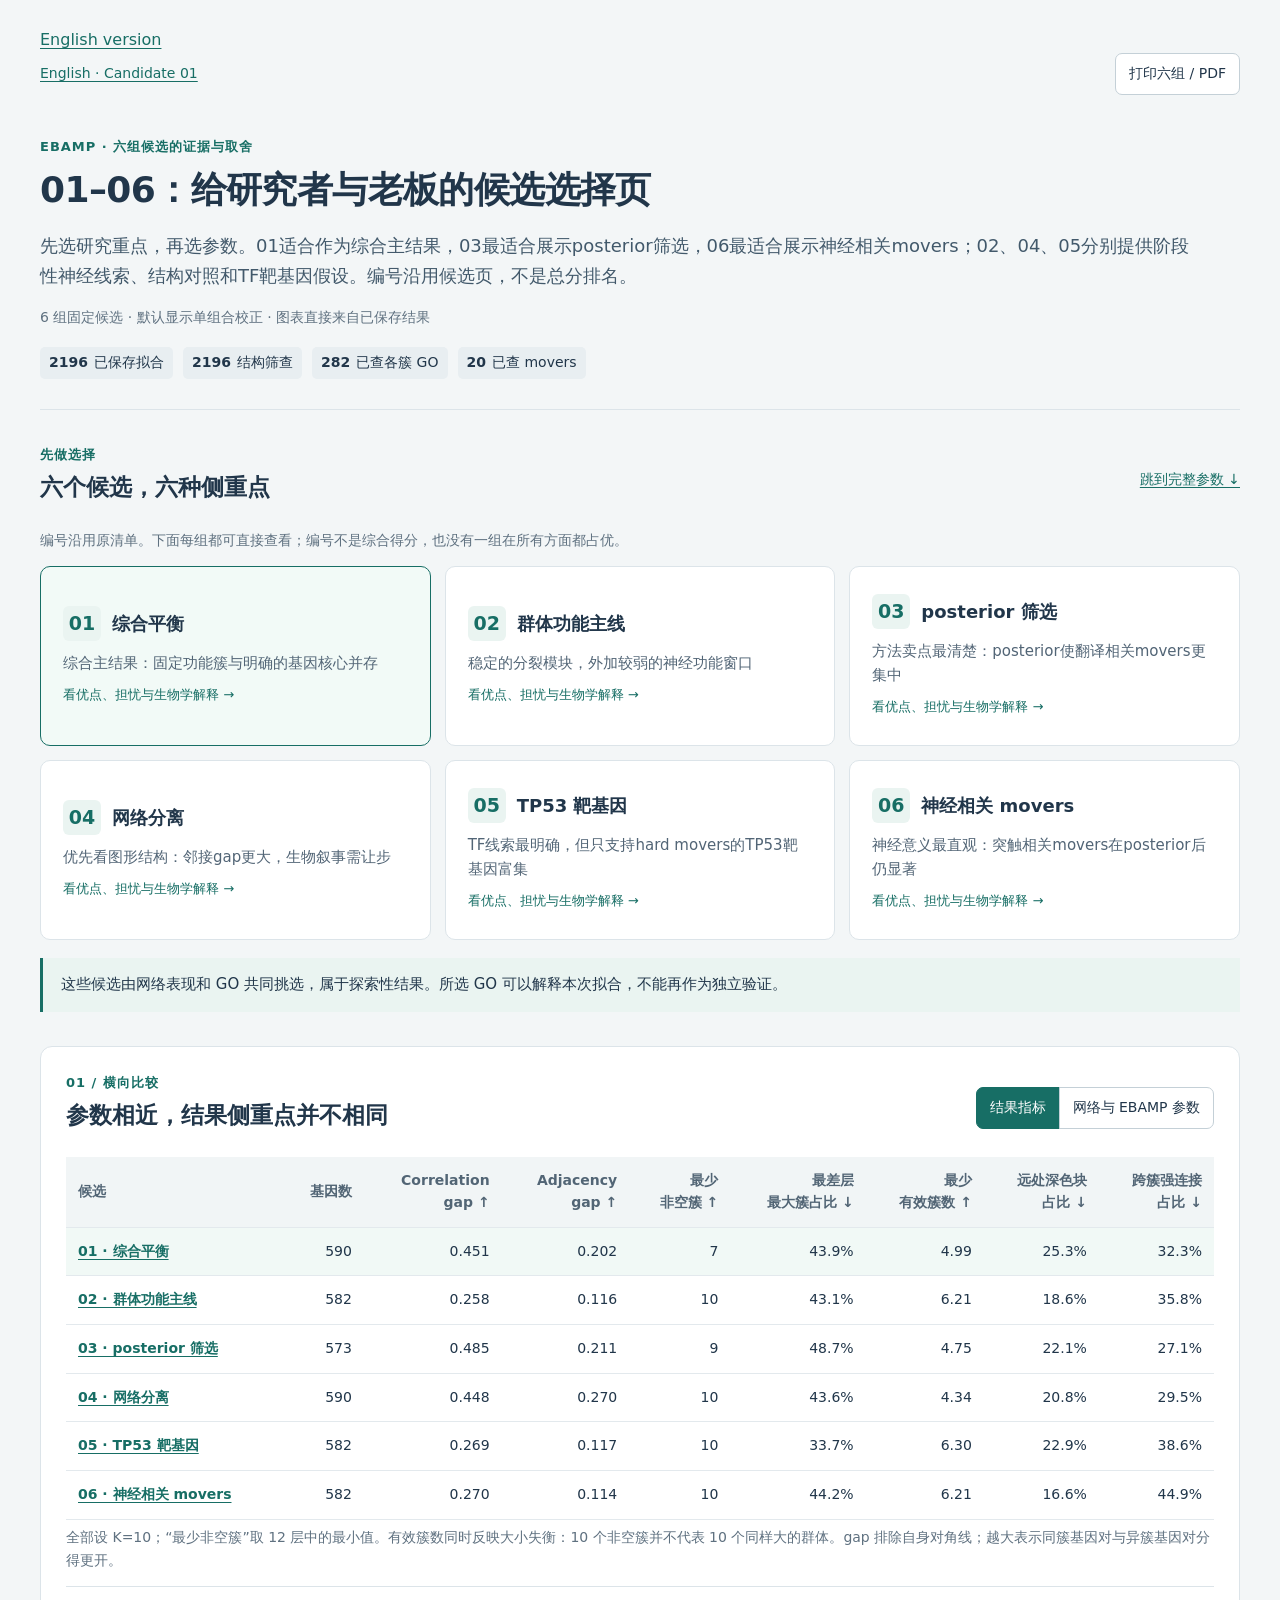
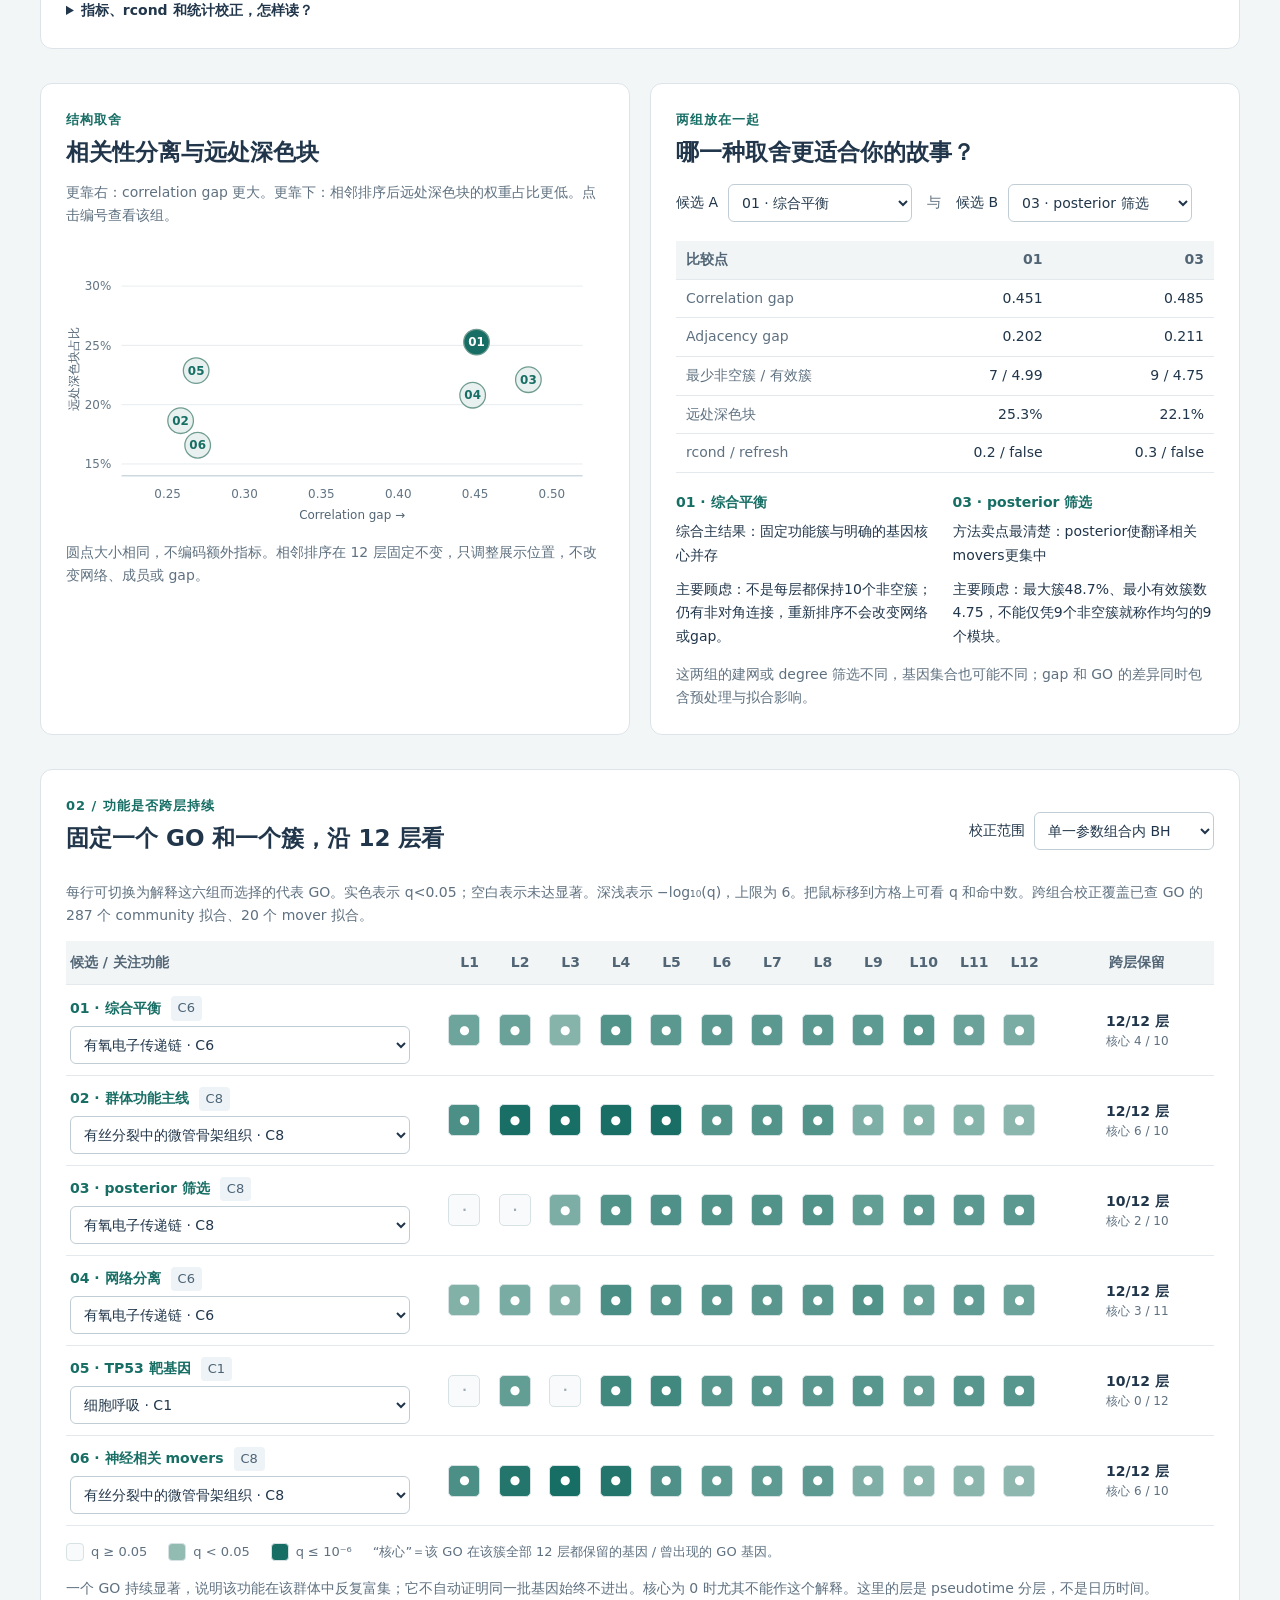
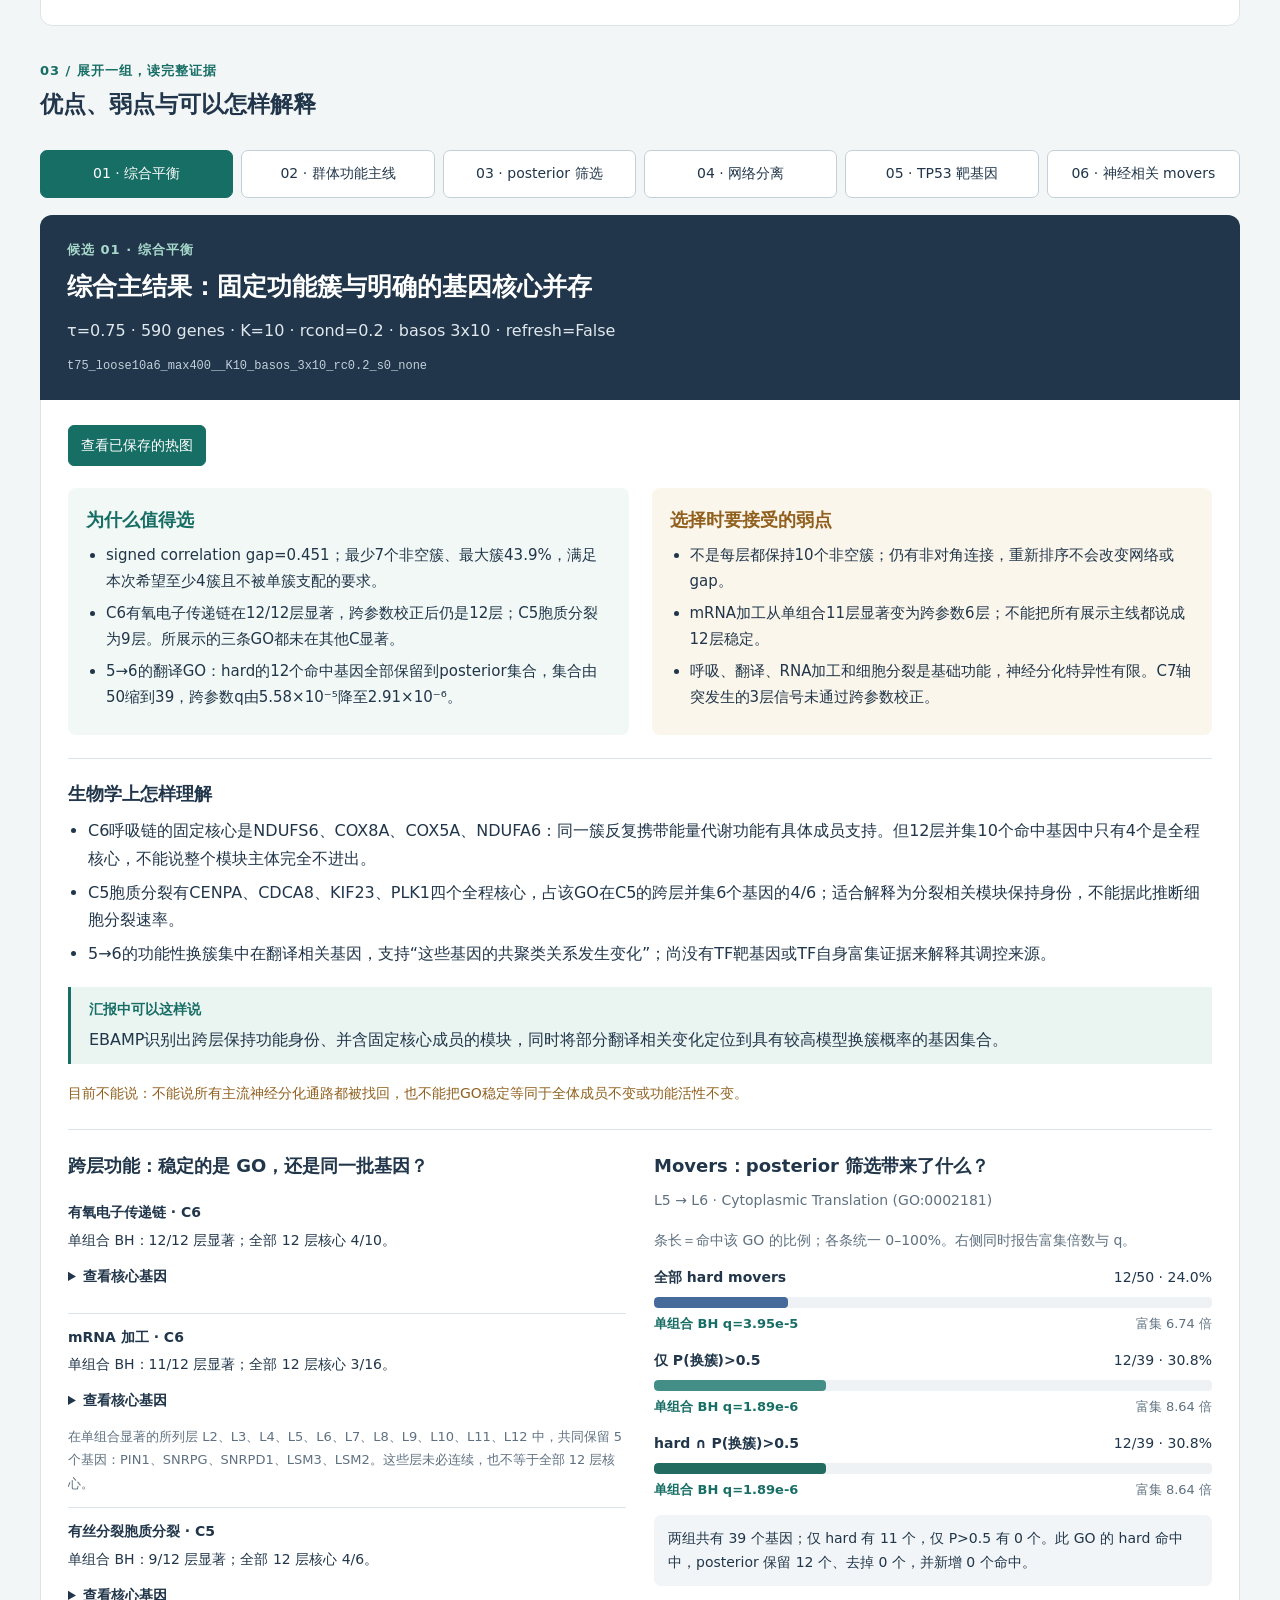
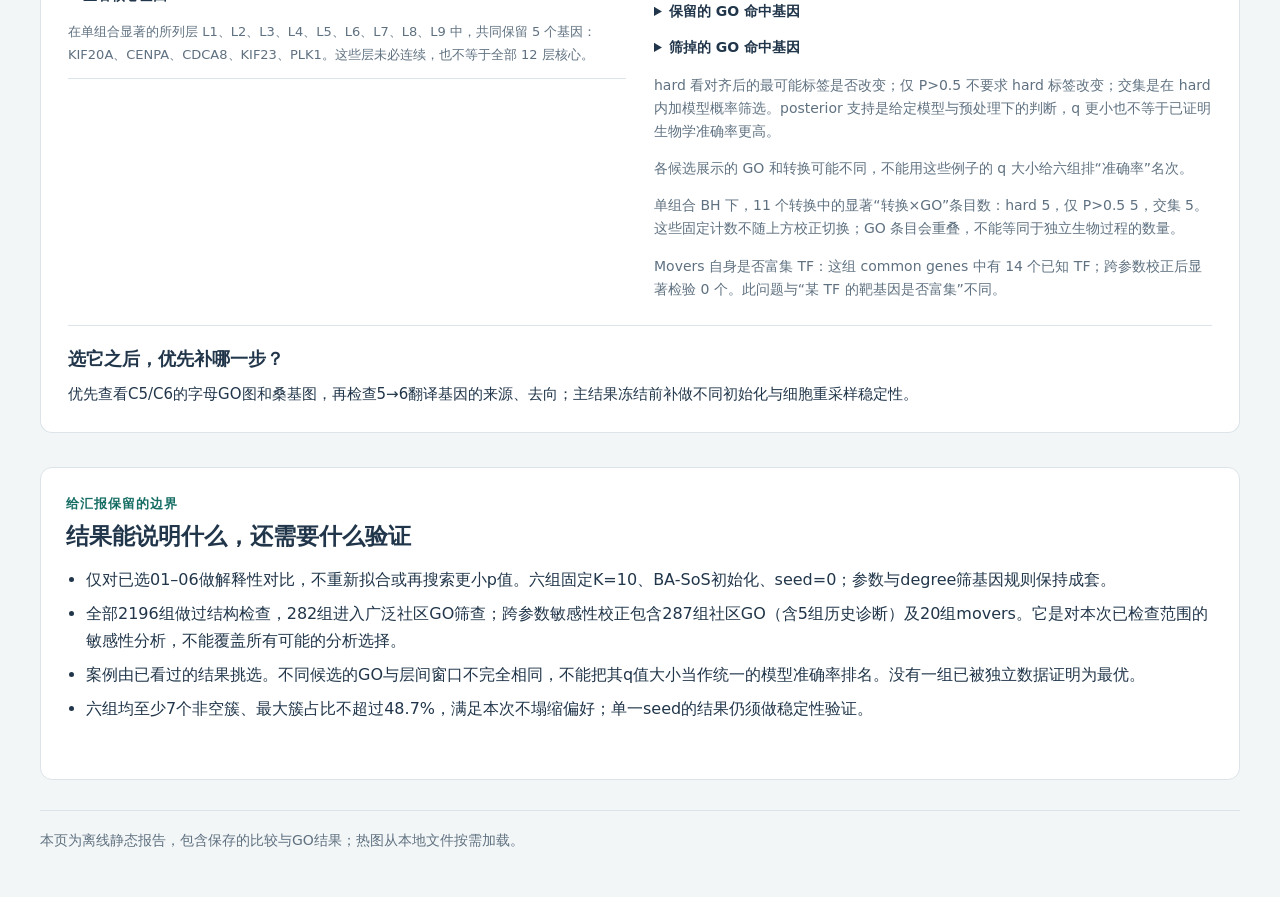
==== index.html @ 744ec447 "Initial commit" ====
<!doctype html>
<html lang="zh-CN">
<head>
<meta charset="utf-8">
<meta name="viewport" content="width=device-width,initial-scale=1">
<title>01–06：EBAMP 候选选择说明</title>
<link rel="stylesheet" href="app/candidate_decision.css">
</head>
<body>
<main>
<p><a href="english.html">English version</a></p><nav class="topnav"><a href="english.html">English · Candidate 01</a><button id="printPage">打印六组 / PDF</button></nav>
<header class="hero">
  <div class="eyebrow">EBAMP · 六组候选的证据与取舍</div>
  <h1 id="pageTitle">选哪一组，取决于想讲清楚什么</h1>
  <p class="lead" id="summary">一起比较网络结构、跨层功能、movers 与 TF 靶基因证据。</p>
  <div id="status" role="status">正在读取核对后的结果…</div>
  <div class="coverage" id="coverage"></div>
</header>

<section aria-labelledby="choiceTitle" class="section">
  <div class="section-heading"><div><div class="eyebrow">先做选择</div><h2 id="choiceTitle">六个候选，六种侧重点</h2></div><a href="#parameters">跳到完整参数 ↓</a></div>
  <p class="subtle">编号沿用原清单。下面每组都可直接查看；编号不是综合得分，也没有一组在所有方面都占优。</p>
  <div id="choiceCards" class="choice-grid"></div>
  <div class="callout" id="selectionScope">这些候选由网络表现和 GO 共同挑选，属于探索性结果。所选 GO 可以解释本次拟合，不能再作为独立验证。</div>
</section>

<section id="parameters" class="section panel" aria-labelledby="parameterTitle">
  <div class="section-heading"><div><div class="eyebrow">01 / 横向比较</div><h2 id="parameterTitle">参数相近，结果侧重点并不相同</h2></div><div class="segmented" role="group" aria-label="比较表视图"><button id="showResults" class="active" aria-pressed="true">结果指标</button><button id="showParameters" aria-pressed="false">网络与 EBAMP 参数</button></div></div>
  <div class="table-scroll"><table id="resultTable"><caption class="sr-only">六个候选的网络与聚类结果</caption><thead><tr><th>候选</th><th>基因数</th><th>Correlation<br>gap ↑</th><th>Adjacency<br>gap ↑</th><th>最少<br>非空簇 ↑</th><th>最差层<br>最大簇占比 ↓</th><th>最少<br>有效簇数 ↑</th><th>远处深色块<br>占比 ↓</th><th>跨簇强连接<br>占比 ↓</th></tr></thead><tbody id="resultRows"></tbody></table><table id="parameterTable" hidden><caption class="sr-only">六个候选的完整主要参数</caption><thead><tr><th>候选</th><th>阈值 τ</th><th>基因数</th><th>degree 筛选</th><th>rcond</th><th>初始化</th><th>迭代安排</th><th>refresh</th><th>seed</th></tr></thead><tbody id="parameterRows"></tbody></table></div>
  <p class="subtle">全部设 K=10；“最少非空簇”取 12 层中的最小值。有效簇数同时反映大小失衡：10 个非空簇并不代表 10 个同样大的群体。gap 排除自身对角线；越大表示同簇基因对与异簇基因对分得更开。</p>
  <details class="definitions"><summary>指标、rcond 和统计校正，怎样读？</summary><dl id="definitions"></dl><p>不同拟合中的 C1、C2 等编号不能直接视作同一个生物群体。比较跨拟合功能时，请同时看 GO 名称、基因和层段。</p></details>
</section>

<section class="section two-column" aria-label="网络比较与两组对照">
  <article class="panel"><div class="eyebrow">结构取舍</div><h2>相关性分离与远处深色块</h2><p class="subtle">更靠右：correlation gap 更大。更靠下：相邻排序后远处深色块的权重占比更低。点击编号查看该组。</p><div id="scatter" class="scatter"></div><p class="chart-note">圆点大小相同，不编码额外指标。相邻排序在 12 层固定不变，只调整展示位置，不改变网络、成员或 gap。</p></article>
  <article class="panel"><div class="eyebrow">两组放在一起</div><h2>哪一种取舍更适合你的故事？</h2><div class="pair-controls"><label>候选 A <select id="compareA" aria-label="第一组候选"></select></label><span>与</span><label>候选 B <select id="compareB" aria-label="第二组候选"></select></label></div><div id="pairComparison"></div></article>
</section>

<section class="section panel" aria-labelledby="timelineTitle">
  <div class="section-heading"><div><div class="eyebrow">02 / 功能是否跨层持续</div><h2 id="timelineTitle">固定一个 GO 和一个簇，沿 12 层看</h2></div><label class="q-control">校正范围 <select id="correction"><option value="pooled">跨已检查 GO 组合 BH</option><option value="within" selected>单一参数组合内 BH</option></select></label></div>
  <p class="subtle">每行可切换为解释这六组而选择的代表 GO。实色表示 q&lt;0.05；空白表示未达显著。深浅表示 −log₁₀(q)，上限为 6。把鼠标移到方格上可看 q 和命中数。跨组合校正覆盖已查 GO 的 287 个 community 拟合、20 个 mover 拟合。</p>
  <div class="table-scroll"><table class="timeline-table"><caption class="sr-only">六个候选固定功能跨层显著性</caption><thead><tr><th>候选 / 关注功能</th><th>L1</th><th>L2</th><th>L3</th><th>L4</th><th>L5</th><th>L6</th><th>L7</th><th>L8</th><th>L9</th><th>L10</th><th>L11</th><th>L12</th><th>跨层保留</th></tr></thead><tbody id="timelineRows"></tbody></table></div>
  <div class="timeline-legend"><span><i class="legend-cell nonsig"></i> q ≥ 0.05</span><span><i class="legend-cell low"></i> q &lt; 0.05</span><span><i class="legend-cell high"></i> q ≤ 10⁻⁶</span><span>“核心”＝该 GO 在该簇全部 12 层都保留的基因 / 曾出现的 GO 基因。</span></div>
  <p class="chart-note">一个 GO 持续显著，说明该功能在该群体中反复富集；它不自动证明同一批基因始终不进出。核心为 0 时尤其不能作这个解释。这里的层是 pseudotime 分层，不是日历时间。</p>
</section>

<section class="section" id="candidateDetail" aria-labelledby="detailTitle">
  <div class="section-heading"><div><div class="eyebrow">03 / 展开一组，读完整证据</div><h2 id="detailTitle">优点、弱点与可以怎样解释</h2></div></div>
  <div id="candidateTabs" class="candidate-tabs" role="group" aria-label="选择候选"></div>
  <div id="detailBody" aria-live="polite"></div>
</section>

<section class="section panel" aria-labelledby="scopeTitle"><div class="eyebrow">给汇报保留的边界</div><h2 id="scopeTitle">结果能说明什么，还需要什么验证</h2><ul id="scopeList" class="text-list"></ul><div id="downloads" class="downloads"></div><p class="subtle" id="updated"></p></section>
<footer>本页为离线静态报告，包含保存的比较与GO结果；热图从本地文件按需加载。</footer>
</main>
<script>window.STATIC_DATA={"schema_version": "candidate-decision-v1", "title": "01–06：给研究者与老板的候选选择页", "summary": "先选研究重点，再选参数。01适合作为综合主结果，03最适合展示posterior筛选，06最适合展示神经相关movers；02、04、05分别提供阶段性神经线索、结构对照和TF靶基因假设。编号沿用候选页，不是总分排名。", "coverage": {"saved_fits": 2196, "structure_fits": 2196, "community_fits": 282, "mover_fits": 20}, "scope": ["仅对已选01–06做解释性对比，不重新拟合或再搜索更小p值。六组固定K=10、BA-SoS初始化、seed=0；参数与degree筛基因规则保持成套。", "全部2196组做过结构检查，282组进入广泛社区GO筛查；跨参数敏感性校正包含287组社区GO（含5组历史诊断）及20组movers。它是对本次已检查范围的敏感性分析，不能覆盖所有可能的分析选择。", "案例由已看过的结果挑选。不同候选的GO与层间窗口不完全相同，不能把其q值大小当作统一的模型准确率排名。没有一组已被独立数据证明为最优。", "六组均至少7个非空簇、最大簇占比不超过48.7%，满足本次不塌缩偏好；单一seed的结果仍须做稳定性验证。"], "definitions": [{"label": "correlation / adjacency gap", "text": "各层先计算簇内基因对均值减簇间基因对均值，再对12层等权求平均；排除自身对角线。correlation为带符号相关系数，排除层内恒定表达导致相关未定义的基因对；adjacency为0/1边，使用所有不同节点对。越大表示当前分区的簇内外分离越明显；不同gene set、阈值的gap并非独立准确率。"}, {"label": "远处暗块占比", "text": "按12层共用顺序，让连接较强的簇相邻后，非相邻簇对的暗块权重占所评估跨簇暗块权重的比例。权重由边密度平方和簇大小计算；仅统计两端均至少有max(5,向上取整1%N)个基因的簇对，避免极小簇支配指标。越低越贴近你希望的外观，但不是远处边的直接百分比。排序不改变标签、成员、gap或真实连接。"}, {"label": "强非对角占比", "text": "跨簇边密度≥0.15且超过两个簇内密度均值0.05以上的块，其权重占所评估跨簇暗块权重的比例；同样只评估两端均至少有max(5,向上取整1%N)个基因的簇对。越低越少出现“跨簇比簇内还密”的结构；这一指标不随显示排序变化。"}, {"label": "非空簇 / 有效簇 / 最大簇", "text": "最少非空簇数是12层中最小的非空簇数；最小有效簇数是各层exp(簇比例熵)的最小值，反映大小不均后相当于多少个均衡簇；最大簇占比取所有层最差值。非空10簇不等于10簇均匀。"}, {"label": "阈值与degree", "text": "在原始候选基因上按|Pearson相关|达到τ构边，再按该网络的degree删孤立/低degree及高degree基因，删后重算诱导网络至规则稳定。六组均要求至少6/12层有边；上限max看12层最大degree，median看12层中位degree，none表示没有hub上限。"}, {"label": "rcond", "text": "在均值更新的伪逆中，奇异值≤rcond×最大奇异值的方向被截掉。0.95比0.75更严格；这不是95%置信度，也不是保证保留K个方向。K=10和截断维数是不同设置，强截断可能稳定数值也可能丢掉信号，需完整报告。"}, {"label": "3×10 / 3×20 / refresh", "text": "3×10指3轮外层参数更新，每轮10次AMP；3×20每轮20次。refresh=True指更新参数后重算发射似然的实验选项，不是网页刷新。只有05启用。"}, {"label": "三种movers", "text": "hard：对齐后相邻层最可能簇标签改变；posterior：模型P(换簇)>0.5；交集：同时满足两者。posterior不一定是hard子集。概率是当前模型条件下的估计，不是正确率保证；≤0.5也不能称为随机变化。"}, {"label": "显著性与颜色", "text": "q<0.05为BH校正后显著。单组合校正包含该拟合的全部对应检验；跨参数校正合并本次已检查组合。GO图颜色深浅表示−log10(q)，不表示生物过程活性强弱或表达量。"}, {"label": "core / union", "text": "对一个GO和固定C，core是12层始终在该C的GO命中基因交集；union是12层曾在该C的命中基因并集。core/union衡量该GO成员的全程保留，分母不是整个簇。功能持续显著仍可能core=0；窗口核心须另外标明窗口。"}, {"label": "TF自身 vs TF靶基因", "text": "TF自身富集检验movers中已知HumanTFs成员是否偏多；未列入参考库的基因不等于已证实不是TF。靶富集检验movers是否重叠某TF的TRRUST已知靶集合，以有靶注释的common genes为背景。两种检验都不能直接证明TF的因果调控。"}, {"label": "如何理解分化", "text": "层是伪时间分箱。富集描述基因集合的功能注释，不直接测量该功能被激活；簇归属变化描述共聚类关系，不自动等于物理协作改变。稳定、阶段性和movers三个层面的证据应分开表述。"}], "choices": [{"goal": "先定一个综合主结果", "prefer": [1], "reason": "gap、固定功能身份、成员核心与posterior例子兼顾；允许部分层少于10个非空簇。"}, {"goal": "突出EBAMP的概率信息", "prefer": [3, 1], "reason": "03保留同一17个翻译命中并缩小集合；01有相同方向的12个命中例子。"}, {"goal": "突出神经相关生物解释", "prefer": [6, 2], "reason": "06神经movers三种定义均通过跨参数校正；02社区神经窗口更直观但跨参数证据弱。"}, {"goal": "优先结构分离与热图", "prefer": [4, 3], "reason": "04邻接gap最高，03相关gap最高；需同时看远处暗块和强跨簇块，不能只挑一项。"}, {"goal": "提出可验证的TF假设", "prefer": [5], "reason": "仅作为hard movers的TP53靶富集线索；posterior未加强它，也未证明TP53因果作用。"}], "downloads": [], "candidates": [{"id": "t75_loose10a6_max400__K10_basos_3x10_rc0.2_s0_none", "rank": 1, "label": "先看这一组：兼顾 gap 与固定功能簇", "role": "综合首选", "recommendation": "优先看这组：signed correlation gap 较高，呼吸链、mRNA 加工与胞质分裂留在固定 C 内；5→6 的 posterior movers 更集中于翻译功能。", "parameters": {"tau": 0.75, "n": 590, "rcond": 0.2, "init": "basos", "schedule": "3x10", "seed": 0, "graph": "t75_loose10a6_max400", "refresh": false, "calibration": "none", "degree_rule": "至少6/12层有边，跨12层 degree 中位数≥10；且各层 degree 最大值≤400。删基因后重算诱导网络，迭代至稳定。"}, "metrics": {"correlation_gap": 0.45096895464533066, "adjacency_gap": 0.20227890875503643, "nonempty_min": 7, "maxfrac_worst": 0.43898305084745765, "effective_min": 4.98845250601458, "remote_fraction_label": 0.8919870376546943, "remote_fraction_neighbor": 0.2527750869225131, "offdiag_excess_fraction": 0.3227184723649836}, "go": {"summary": "有9个展示功能族各含至少1条 GO，在固定 C 至少8/12层显著且该 GO 未在其他 C 显著；不代表整族所有 GO 都不跳簇，相关条目仍有冗余。", "stable_terms": [{"name": "有氧电子传递链", "go_id": "GO:0019646", "cluster": 6, "layers": [1, 2, 3, 4, 5, 6, 7, 8, 9, 10, 11, 12], "pooled_layers": [1, 2, 3, 4, 5, 6, 7, 8, 9, 10, 11, 12], "core_fraction": 0.4, "core_genes": 4, "union_genes": 10, "other_cluster_significant_cells": 0}, {"name": "mRNA 加工", "go_id": "GO:0006397", "cluster": 6, "layers": [2, 3, 4, 5, 6, 7, 8, 9, 10, 11, 12], "pooled_layers": [2, 3, 4, 10, 11, 12], "core_fraction": 0.1875, "core_genes": 3, "union_genes": 16, "other_cluster_significant_cells": 0}, {"name": "有丝分裂胞质分裂", "go_id": "GO:0000281", "cluster": 5, "layers": [1, 2, 3, 4, 5, 6, 7, 8, 9], "pooled_layers": [1, 2, 3, 4, 5, 6, 7, 8, 9], "core_fraction": 0.6666666666666666, "core_genes": 4, "union_genes": 6, "other_cluster_significant_cells": 0}], "switching_note": "列出的3条主线均未在其他 C 显著。C7 轴突发生的3层单组合信号未通过跨参数校正，只可作待验证的阶段性线索，不能当成可靠的中间过程发现。"}, "movers": {"summary": "5→6「细胞质翻译」：hard 12/50，q=3.95e-05，跨20组 q=5.58e-05；P>0.5 12/39，q=1.89e-06，跨20组 q=2.91e-06；hard∩P>0.5 12/39，q=1.89e-06，跨20组 q=2.91e-06。这些是集合注释的富集结果，不等于换簇判断的生物学准确率。", "hard_sig": 5, "posterior_sig": 5, "intersection_sig": 5, "tf_summary": "TF 自身富集与 TRRUST 靶基因富集均没有通过跨参数敏感性校正的证据。", "example": [{"mode": "hard", "step": 5, "go_id": "GO:0002181", "hits": 12, "n": 50, "q": 3.949521169569292e-05, "q_pooled": 5.5782005047634256e-05}, {"mode": "posterior", "step": 5, "go_id": "GO:0002181", "hits": 12, "n": 39, "q": 1.891352616395344e-06, "q_pooled": 2.9067587689773593e-06}, {"mode": "intersection", "step": 5, "go_id": "GO:0002181", "hits": 12, "n": 39, "q": 1.891352616395344e-06, "q_pooled": 2.9067587689773593e-06}]}, "tradeoffs": ["有些层只剩7个非空簇，最大簇43.9%；符合本次不塌缩要求，但不强求每层10簇。", "部分非对角块仍存在；相邻排序只改变显示，不会提高 gap 或消除跨簇连接。", "翻译、RNA 加工和呼吸属于基础细胞功能；它们支持功能组织，单独不能证明神经分化机制。"], "heatmap": {"sort_mode": "neighbor", "sort_metric": "adjacency", "sort_scope": "global"}, "source_paths": [], "editorial": {"headline": "综合主结果：固定功能簇与明确的基因核心并存", "why_choose": ["signed correlation gap=0.451；最少7个非空簇、最大簇43.9%，满足本次希望至少4簇且不被单簇支配的要求。", "C6有氧电子传递链在12/12层显著，跨参数校正后仍是12层；C5胞质分裂为9层。所展示的三条GO都未在其他C显著。", "5→6的翻译GO：hard的12个命中基因全部保留到posterior集合，集合由50缩到39，跨参数q由5.58×10⁻⁵降至2.91×10⁻⁶。"], "concerns": ["不是每层都保持10个非空簇；仍有非对角连接，重新排序不会改变网络或gap。", "mRNA加工从单组合11层显著变为跨参数6层；不能把所有展示主线都说成12层稳定。", "呼吸、翻译、RNA加工和细胞分裂是基础功能，神经分化特异性有限。C7轴突发生的3层信号未通过跨参数校正。"], "biological_reading": ["C6呼吸链的固定核心是NDUFS6、COX8A、COX5A、NDUFA6：同一簇反复携带能量代谢功能有具体成员支持。但12层并集10个命中基因中只有4个是全程核心，不能说整个模块主体完全不进出。", "C5胞质分裂有CENPA、CDCA8、KIF23、PLK1四个全程核心，占该GO在C5的跨层并集6个基因的4/6；适合解释为分裂相关模块保持身份，不能据此推断细胞分裂速率。", "5→6的功能性换簇集中在翻译相关基因，支持“这些基因的共聚类关系发生变化”；尚没有TF靶基因或TF自身富集证据来解释其调控来源。"], "defensible_claim": "EBAMP识别出跨层保持功能身份、并含固定核心成员的模块，同时将部分翻译相关变化定位到具有较高模型换簇概率的基因集合。", "do_not_claim": "不能说所有主流神经分化通路都被找回，也不能把GO稳定等同于全体成员不变或功能活性不变。", "next_check": "优先查看C5/C6的字母GO图和桑基图，再检查5→6翻译基因的来源、去向；主结果冻结前补做不同初始化与细胞重采样稳定性。", "paired_comparison": "与04使用同一590基因、同一网络及3×10更新，仅rcond从0.20变到0.30；这是观察rcond敏感性的直接对照。"}, "evidence": {"id": "t75_loose10a6_max400__K10_basos_3x10_rc0.2_s0_none", "rank": 1, "parameters": {"tau": 0.75, "n": 590, "K": 10, "init": "basos", "schedule": "3x10", "rcond": 0.2, "seed": 0, "refresh": false, "calibration": "none", "graph": "t75_loose10a6_max400", "mode": "loose", "degree_lower": 10, "min_active_layers": 6, "upper_mode": "max", "upper_bound": 400}, "metrics": {"correlation_gap": 0.45096895464533066, "adjacency_gap": 0.20227890875503643, "nonempty_min": 7, "maxfrac_worst": 0.43898305084745765, "effective_min": 4.98845250601458, "remote_fraction_label": 0.8919870376546943, "remote_fraction_neighbor": 0.2527750869225131, "offdiag_excess_fraction": 0.3227184723649836}, "cluster_sizes_by_layer": [[6, 22, 44, 21, 22, 18, 170, 17, 11, 259], [7, 28, 42, 22, 26, 17, 170, 12, 11, 255], [16, 26, 53, 26, 23, 30, 170, 7, 15, 224], [66, 45, 38, 9, 41, 75, 184, 6, 13, 113], [41, 22, 64, 4, 72, 86, 184, 8, 17, 92], [41, 13, 66, 7, 95, 86, 194, 9, 16, 63], [43, 6, 56, 9, 107, 86, 191, 10, 26, 56], [43, 8, 59, 5, 115, 86, 198, 6, 22, 48], [59, 14, 40, 6, 121, 88, 206, 20, 8, 28], [46, 6, 8, 62, 170, 116, 138, 16, 5, 23], [46, 0, 1, 66, 181, 142, 105, 13, 5, 31], [35, 0, 0, 70, 135, 168, 152, 14, 0, 16]], "common_gene_n": 590, "known_tf_n": 14, "community_terms": [{"go_id": "GO:0019646", "name": "有氧电子传递链", "term": "Aerobic Electron Transport Chain (GO:0019646)", "cluster": 6, "background_term_n": 11, "q_within_fit": [0.001954117606599218, 0.0015399156610799952, 0.016948029541353733, 0.00017754795281945573, 0.0003926616366347935, 0.0003926616366347935, 0.0003926616366347935, 0.0003926616366347935, 0.00046161476251518305, 0.0003018410364201844, 0.0015399156610799952, 0.006086817260484664], "q_pooled": [0.004632847823550457, 0.0036515148130057177, 0.0344534271882505, 0.0003982780962584331, 0.0010444613792318846, 0.0010444613792318846, 0.0010444613792318846, 0.0010444613792318846, 0.00123363888856342, 0.0007465403555452705, 0.00367614080247644, 0.012831476548705149], "p": [6.039511833582748e-06, 4.400031905462975e-06, 9.040501106079257e-05, 2.4794929308577836e-07, 8.737267302008548e-07, 8.737267302008548e-07, 8.737267302008548e-07, 8.737267302008548e-07, 1.0779465608184219e-06, 5.73553251439453e-07, 4.442064406961525e-06, 2.3828886253271003e-05], "hits": [5, 5, 5, 9, 9, 9, 9, 9, 9, 10, 10, 10], "cluster_sizes": [18, 17, 30, 75, 86, 86, 86, 86, 88, 116, 142, 168], "core_n": 4, "union_n": 10, "core_symbols": ["NDUFS6", "COX8A", "COX5A", "NDUFA6"], "union_symbols": ["NDUFB2", "COX7A2", "COX7C", "UQCR11", "NDUFS6", "NDUFS5", "CYCS", "COX8A", "COX5A", "NDUFA6"], "core_ensembl": ["ENSG00000145494", "ENSG00000176340", "ENSG00000178741", "ENSG00000184983"], "window_core_symbols": ["NDUFS6", "COX8A", "COX5A", "NDUFA6"], "window_layers": [1, 2, 3, 4, 5, 6, 7, 8, 9, 10, 11, 12], "other_cluster_significant_cells": 0, "hit_symbols_by_layer": [["NDUFB2", "NDUFS6", "COX8A", "COX5A", "NDUFA6"], ["NDUFB2", "NDUFS6", "COX8A", "COX5A", "NDUFA6"], ["NDUFS6", "NDUFS5", "COX8A", "COX5A", "NDUFA6"], ["NDUFB2", "COX7A2", "UQCR11", "NDUFS6", "NDUFS5", "CYCS", "COX8A", "COX5A", "NDUFA6"], ["NDUFB2", "COX7A2", "UQCR11", "NDUFS6", "NDUFS5", "CYCS", "COX8A", "COX5A", "NDUFA6"], ["NDUFB2", "COX7A2", "UQCR11", "NDUFS6", "NDUFS5", "CYCS", "COX8A", "COX5A", "NDUFA6"], ["NDUFB2", "COX7A2", "UQCR11", "NDUFS6", "NDUFS5", "CYCS", "COX8A", "COX5A", "NDUFA6"], ["NDUFB2", "COX7A2", "UQCR11", "NDUFS6", "NDUFS5", "CYCS", "COX8A", "COX5A", "NDUFA6"], ["NDUFB2", "COX7A2", "UQCR11", "NDUFS6", "NDUFS5", "CYCS", "COX8A", "COX5A", "NDUFA6"], ["NDUFB2", "COX7A2", "COX7C", "UQCR11", "NDUFS6", "NDUFS5", "CYCS", "COX8A", "COX5A", "NDUFA6"], ["NDUFB2", "COX7A2", "COX7C", "UQCR11", "NDUFS6", "NDUFS5", "CYCS", "COX8A", "COX5A", "NDUFA6"], ["NDUFB2", "COX7A2", "COX7C", "UQCR11", "NDUFS6", "NDUFS5", "CYCS", "COX8A", "COX5A", "NDUFA6"]]}, {"go_id": "GO:0006397", "name": "mRNA 加工", "term": "mRNA Processing (GO:0006397)", "cluster": 6, "background_term_n": 21, "q_within_fit": [0.21318818254844582, 0.002740379152380277, 0.007229981477261134, 0.013179571945443653, 0.036648913006446085, 0.036648913006446085, 0.036648913006446085, 0.036648913006446085, 0.042518459308029374, 0.000842390821795727, 0.00024391022841832369, 0.0017974341028428864], "q_pooled": [0.3458825593688243, 0.006362820194636386, 0.0153343385350544, 0.028068550128266635, 0.06840762695145337, 0.06840762695145337, 0.06840762695145337, 0.06840762695145337, 0.07865611364580687, 0.0021434409406264014, 0.0005798976070423214, 0.004213234712998898], "p": [0.002635568190846171, 9.193683895952288e-06, 3.029044437588799e-05, 6.849273881904096e-05, 0.00023660699331084698, 0.00023660699331084698, 0.00023660699331084698, 0.00023660699331084698, 0.00029007556945496234, 2.1792619703048797e-06, 4.1321787781492565e-07, 5.317283962900768e-06], "hits": [4, 6, 7, 10, 10, 10, 10, 10, 10, 14, 16, 16], "cluster_sizes": [18, 17, 30, 75, 86, 86, 86, 86, 88, 116, 142, 168], "core_n": 3, "union_n": 16, "core_symbols": ["SNRPG", "LSM3", "LSM2"], "union_symbols": ["HNRNPC", "SNRPD3", "LSM5", "SRSF3", "SNRPB", "RALY", "PIN1", "LSM4", "HNRNPA1", "SNRPG", "SNRPD1", "HNRNPF", "LSM3", "SNRPE", "LSM2", "RBM8A"], "core_ensembl": ["ENSG00000143977", "ENSG00000170860", "ENSG00000204392"], "window_core_symbols": ["PIN1", "SNRPG", "SNRPD1", "LSM3", "LSM2"], "window_layers": [2, 3, 4, 5, 6, 7, 8, 9, 10, 11, 12], "other_cluster_significant_cells": 0, "hit_symbols_by_layer": [["SNRPG", "LSM3", "SNRPE", "LSM2"], ["PIN1", "SNRPG", "SNRPD1", "LSM3", "SNRPE", "LSM2"], ["PIN1", "LSM4", "SNRPG", "SNRPD1", "LSM3", "LSM2", "RBM8A"], ["LSM5", "SNRPB", "PIN1", "LSM4", "SNRPG", "SNRPD1", "LSM3", "SNRPE", "LSM2", "RBM8A"], ["LSM5", "SNRPB", "PIN1", "LSM4", "SNRPG", "SNRPD1", "LSM3", "SNRPE", "LSM2", "RBM8A"], ["LSM5", "SNRPB", "PIN1", "LSM4", "SNRPG", "SNRPD1", "LSM3", "SNRPE", "LSM2", "RBM8A"], ["LSM5", "SNRPB", "PIN1", "LSM4", "SNRPG", "SNRPD1", "LSM3", "SNRPE", "LSM2", "RBM8A"], ["LSM5", "SNRPB", "PIN1", "LSM4", "SNRPG", "SNRPD1", "LSM3", "SNRPE", "LSM2", "RBM8A"], ["LSM5", "SNRPB", "PIN1", "LSM4", "SNRPG", "SNRPD1", "LSM3", "SNRPE", "LSM2", "RBM8A"], ["LSM5", "SRSF3", "SNRPB", "RALY", "PIN1", "LSM4", "HNRNPA1", "SNRPG", "SNRPD1", "HNRNPF", "LSM3", "SNRPE", "LSM2", "RBM8A"], ["HNRNPC", "SNRPD3", "LSM5", "SRSF3", "SNRPB", "RALY", "PIN1", "LSM4", "HNRNPA1", "SNRPG", "SNRPD1", "HNRNPF", "LSM3", "SNRPE", "LSM2", "RBM8A"], ["HNRNPC", "SNRPD3", "LSM5", "SRSF3", "SNRPB", "RALY", "PIN1", "LSM4", "HNRNPA1", "SNRPG", "SNRPD1", "HNRNPF", "LSM3", "SNRPE", "LSM2", "RBM8A"]]}, {"go_id": "GO:0000281", "name": "有丝分裂胞质分裂", "term": "Mitotic Cytokinesis (GO:0000281)", "cluster": 5, "background_term_n": 6, "q_within_fit": [0.00017964911949647173, 0.00033200161326988215, 5.147318810682361e-06, 7.476267959551234e-05, 0.0010042021428195212, 0.004154632056525622, 0.007471784941718634, 0.011093268014156159, 0.0130648170259182, 0.06897963752799041, 1.0, 0.8951626413599328], "q_pooled": [0.0004155938735818382, 0.0008285097914555175, 9.12425009817686e-06, 0.00017198331631375629, 0.0025428491482398195, 0.009253585886213611, 0.015811321475978378, 0.021938350332651575, 0.027723119469013513, 0.12092716796470977, 1.0, 1.0], "p": [2.632221531083835e-07, 6.536661799727533e-07, 1.7676232179541077e-09, 7.873359114912014e-08, 2.735807119860875e-06, 1.5218432441485796e-05, 3.164560929986143e-05, 4.926955116177415e-05, 6.729816462526545e-05, 0.0005369294129925993, 0.07494421544817347, 0.026826188130497985], "hits": [5, 5, 6, 6, 6, 6, 6, 6, 6, 6, 4, 4], "cluster_sizes": [22, 26, 23, 41, 72, 95, 107, 115, 121, 170, 181, 135], "core_n": 4, "union_n": 6, "core_symbols": ["CENPA", "CDCA8", "KIF23", "PLK1"], "union_symbols": ["KIF20A", "CENPA", "CDCA8", "KIF23", "CEP55", "PLK1"], "core_ensembl": ["ENSG00000115163", "ENSG00000134690", "ENSG00000137807", "ENSG00000166851"], "window_core_symbols": ["KIF20A", "CENPA", "CDCA8", "KIF23", "PLK1"], "window_layers": [1, 2, 3, 4, 5, 6, 7, 8, 9], "other_cluster_significant_cells": 0, "hit_symbols_by_layer": [["KIF20A", "CENPA", "CDCA8", "KIF23", "PLK1"], ["KIF20A", "CENPA", "CDCA8", "KIF23", "PLK1"], ["KIF20A", "CENPA", "CDCA8", "KIF23", "CEP55", "PLK1"], ["KIF20A", "CENPA", "CDCA8", "KIF23", "CEP55", "PLK1"], ["KIF20A", "CENPA", "CDCA8", "KIF23", "CEP55", "PLK1"], ["KIF20A", "CENPA", "CDCA8", "KIF23", "CEP55", "PLK1"], ["KIF20A", "CENPA", "CDCA8", "KIF23", "CEP55", "PLK1"], ["KIF20A", "CENPA", "CDCA8", "KIF23", "CEP55", "PLK1"], ["KIF20A", "CENPA", "CDCA8", "KIF23", "CEP55", "PLK1"], ["KIF20A", "CENPA", "CDCA8", "KIF23", "CEP55", "PLK1"], ["CENPA", "CDCA8", "KIF23", "PLK1"], ["CENPA", "CDCA8", "KIF23", "PLK1"]]}], "mover_example": {"step": 5, "go_id": "GO:0002181", "name": "Cytoplasmic Translation (GO:0002181)", "background_term_n": 21, "modes": [{"mode": "hard", "n": 50, "hits": 12, "background_n": 590, "background_term_n": 21, "hit_fraction": 0.24, "fold": 6.742857142857143, "p": 6.103014589387046e-09, "q_within_fit": 3.949521169569292e-05, "q_pooled": 5.5782005047634256e-05, "hit_symbols": ["RPL3", "RPL24", "RPS15A", "RPLP1", "RPS2", "RPS11", "RPS8", "RPL7A", "RPL26", "RPS14", "RPS4X", "RPL41"], "hit_ensembl": ["ENSG00000100316", "ENSG00000114391", "ENSG00000134419", "ENSG00000137818", "ENSG00000140988", "ENSG00000142534", "ENSG00000142937", "ENSG00000148303", "ENSG00000161970", "ENSG00000164587", "ENSG00000198034", "ENSG00000229117"], "query_ensembl": ["ENSG00000005810", "ENSG00000028203", "ENSG00000033627", "ENSG00000034510", "ENSG00000065413", "ENSG00000080298", "ENSG00000080493", "ENSG00000091129", "ENSG00000091490", "ENSG00000100106", "ENSG00000100316", "ENSG00000108582", "ENSG00000114391", "ENSG00000114423", "ENSG00000117600", "ENSG00000119125", "ENSG00000125691", "ENSG00000131095", "ENSG00000133112", "ENSG00000134419", "ENSG00000136237", "ENSG00000136261", "ENSG00000137818", "ENSG00000140988", "ENSG00000142534", "ENSG00000142937", "ENSG00000142949", "ENSG00000143621", "ENSG00000144406", "ENSG00000144724", "ENSG00000145241", "ENSG00000147481", "ENSG00000148303", "ENSG00000151490", "ENSG00000151500", "ENSG00000151572", "ENSG00000152767", "ENSG00000154529", "ENSG00000155657", "ENSG00000161970", "ENSG00000163041", "ENSG00000163618", "ENSG00000164073", "ENSG00000164587", "ENSG00000164733", "ENSG00000166337", "ENSG00000175130", "ENSG00000198034", "ENSG00000229117", "ENSG00000267519"], "known_tf_n": 2, "known_tf_symbols": ["RFX3", "THYN1"]}, {"mode": "posterior", "n": 39, "hits": 12, "background_n": 590, "background_term_n": 21, "hit_fraction": 0.3076923076923077, "fold": 8.644688644688644, "p": 2.3243395932740146e-10, "q_within_fit": 1.8913526163953442e-06, "q_pooled": 2.9067587689773593e-06, "hit_symbols": ["RPL3", "RPL24", "RPS15A", "RPLP1", "RPS2", "RPS11", "RPS8", "RPL7A", "RPL26", "RPS14", "RPS4X", "RPL41"], "hit_ensembl": ["ENSG00000100316", "ENSG00000114391", "ENSG00000134419", "ENSG00000137818", "ENSG00000140988", "ENSG00000142534", "ENSG00000142937", "ENSG00000148303", "ENSG00000161970", "ENSG00000164587", "ENSG00000198034", "ENSG00000229117"], "query_ensembl": ["ENSG00000034510", "ENSG00000065413", "ENSG00000091129", "ENSG00000091490", "ENSG00000100106", "ENSG00000100316", "ENSG00000108582", "ENSG00000114391", "ENSG00000114423", "ENSG00000117600", "ENSG00000125691", "ENSG00000131095", "ENSG00000133112", "ENSG00000134419", "ENSG00000137818", "ENSG00000140988", "ENSG00000142534", "ENSG00000142937", "ENSG00000142949", "ENSG00000144406", "ENSG00000144724", "ENSG00000145241", "ENSG00000147481", "ENSG00000148303", "ENSG00000151490", "ENSG00000151500", "ENSG00000152767", "ENSG00000154529", "ENSG00000155657", "ENSG00000161970", "ENSG00000163041", "ENSG00000163618", "ENSG00000164587", "ENSG00000164733", "ENSG00000166337", "ENSG00000175130", "ENSG00000198034", "ENSG00000229117", "ENSG00000267519"], "known_tf_n": 1, "known_tf_symbols": ["THYN1"]}, {"mode": "intersection", "n": 39, "hits": 12, "background_n": 590, "background_term_n": 21, "hit_fraction": 0.3076923076923077, "fold": 8.644688644688644, "p": 2.3243395932740146e-10, "q_within_fit": 1.8913526163953442e-06, "q_pooled": 2.9067587689773593e-06, "hit_symbols": ["RPL3", "RPL24", "RPS15A", "RPLP1", "RPS2", "RPS11", "RPS8", "RPL7A", "RPL26", "RPS14", "RPS4X", "RPL41"], "hit_ensembl": ["ENSG00000100316", "ENSG00000114391", "ENSG00000134419", "ENSG00000137818", "ENSG00000140988", "ENSG00000142534", "ENSG00000142937", "ENSG00000148303", "ENSG00000161970", "ENSG00000164587", "ENSG00000198034", "ENSG00000229117"], "query_ensembl": ["ENSG00000034510", "ENSG00000065413", "ENSG00000091129", "ENSG00000091490", "ENSG00000100106", "ENSG00000100316", "ENSG00000108582", "ENSG00000114391", "ENSG00000114423", "ENSG00000117600", "ENSG00000125691", "ENSG00000131095", "ENSG00000133112", "ENSG00000134419", "ENSG00000137818", "ENSG00000140988", "ENSG00000142534", "ENSG00000142937", "ENSG00000142949", "ENSG00000144406", "ENSG00000144724", "ENSG00000145241", "ENSG00000147481", "ENSG00000148303", "ENSG00000151490", "ENSG00000151500", "ENSG00000152767", "ENSG00000154529", "ENSG00000155657", "ENSG00000161970", "ENSG00000163041", "ENSG00000163618", "ENSG00000164587", "ENSG00000164733", "ENSG00000166337", "ENSG00000175130", "ENSG00000198034", "ENSG00000229117", "ENSG00000267519"], "known_tf_n": 1, "known_tf_symbols": ["THYN1"]}], "membership_comparison": {"hard_intersection_n": 39, "posterior_only_n": 0, "hard_only_n": 11, "hard_hit_retained_by_posterior": ["RPL3", "RPL24", "RPS15A", "RPLP1", "RPS2", "RPS11", "RPS8", "RPL7A", "RPL26", "RPS14", "RPS4X", "RPL41"], "hard_hit_dropped_by_posterior": [], "posterior_new_hit_symbols": [], "hard_only_symbols": ["MYCBP2", "VEZT", "ATP6V0A1", "RFX3", "SLC4A4", "GDA", "RAPGEF5", "BZW2", "ILF2", "ANO4", "MFSD8"], "posterior_only_symbols": []}}, "tf_membership": {"known_tf_n": 14, "known_tf_symbols": ["YBX1", "RFX3", "MEF2C", "MAZ", "CENPA", "GTF3A", "PIN1", "ZNF428", "MBNL2", "THYN1", "STAT3", "PA2G4", "RORB", "MXD3"], "test_count": 36, "min_q_within_fit": 0.2502330060731237, "min_q_pooled": 0.7149514459232098, "significant_pooled": 0}, "tf_targets": null, "source_paths": {"community": "go/46ce7bf22f24fe97f108/communities", "movers": "go/46ce7bf22f24fe97f108/movers", "biology": "analyses/2026-11-19-candidate-selection/biology/t75_loose10a6_max400__K10_basos_3x10_rc0.2_s0_none"}}}, {"id": "t80_loose2a6_none0__K10_basos_3x20_rc0.95_s0_none", "rank": 2, "label": "侧重均衡大小与神经功能线索", "role": "功能线索备选", "recommendation": "如果更重视均衡大小与神经功能线索，先看这组。10簇始终非空，微管／胞质分裂主线稳定；C10 突触 GO 的7层信号在跨参数校正后只保留1层，需谨慎解释。", "parameters": {"tau": 0.8, "n": 582, "rcond": 0.95, "init": "basos", "schedule": "3x20", "seed": 0, "graph": "t80_loose2a6_none0", "refresh": false, "calibration": "none", "degree_rule": "至少6/12层有边，跨12层 degree 中位数≥2；不额外裁掉高 degree 基因。删基因后重算诱导网络，迭代至稳定。"}, "metrics": {"correlation_gap": 0.25845404344268147, "adjacency_gap": 0.11621880844399712, "nonempty_min": 10, "maxfrac_worst": 0.43127147766323026, "effective_min": 6.2091001051721095, "remote_fraction_label": 0.9901012186600232, "remote_fraction_neighbor": 0.1864999921134098, "offdiag_excess_fraction": 0.3583329051688314}, "go": {"summary": "有9个展示功能族各含至少1条 GO，在固定 C 至少8/12层显著且该 GO 未在其他 C 显著；不代表整族所有 GO 都不跳簇，相关条目仍有冗余。", "stable_terms": [{"name": "有丝分裂中的微管骨架组织", "go_id": "GO:1902850", "cluster": 8, "layers": [1, 2, 3, 4, 5, 6, 7, 8, 9, 10, 11, 12], "pooled_layers": [1, 2, 3, 4, 5, 6, 7, 8, 9, 10, 11], "core_fraction": 0.6, "core_genes": 6, "union_genes": 10, "other_cluster_significant_cells": 0}, {"name": "有丝分裂胞质分裂", "go_id": "GO:0000281", "cluster": 8, "layers": [1, 2, 3, 4, 5, 6, 7, 8, 9, 10, 11], "pooled_layers": [1, 2, 3, 4, 5, 6, 7, 8, 9], "core_fraction": 0.625, "core_genes": 5, "union_genes": 8, "other_cluster_significant_cells": 0}, {"name": "谷氨酸能突触传递", "go_id": "GO:0035249", "cluster": 10, "layers": [5, 6, 7, 8, 9, 10, 11], "pooled_layers": [11], "core_fraction": 0.0, "core_genes": 0, "union_genes": 4, "other_cluster_significant_cells": 0}], "switching_note": "列出的主线没有显著 GO 跳至其他 C。C10 突触 GO 单组合显著于 L5–L11，跨287组校正后仅L11；窗口内3个基因持续存在，但全12层 core=0，不能说神经基因从头到尾不动。"}, "movers": {"summary": "2→3「蛋白质翻译」：hard 15/86，q=0.000304，跨20组 q=0.00032；P>0.5 15/82，q=0.000177，跨20组 q=0.00018；hard∩P>0.5 15/79，q=0.000104，跨20组 q=0.000111。这些是集合注释的富集结果，不等于换簇判断的生物学准确率。", "hard_sig": 6, "posterior_sig": 7, "intersection_sig": 7, "tf_summary": "TF 自身富集与 TRRUST 靶基因富集均没有通过跨参数敏感性校正的证据。", "example": [{"mode": "hard", "step": 2, "go_id": "GO:0006412", "hits": 15, "n": 86, "q": 0.0003043331151671, "q_pooled": 0.0003200271468905}, {"mode": "posterior", "step": 2, "go_id": "GO:0006412", "hits": 15, "n": 82, "q": 0.0001768791141046, "q_pooled": 0.0001803568063304}, {"mode": "intersection", "step": 2, "go_id": "GO:0006412", "hits": 15, "n": 79, "q": 0.0001038513915375, "q_pooled": 0.0001106198456023}]}, "tradeoffs": ["signed correlation gap 约0.258，低于两组 τ=.75 的主候选。", "rcond=.95 是很强的伪逆截断，需保留明确参数和敏感性说明。", "神经 GO 没有贯穿全12层；显著性窗口之外不能推断功能消失。"], "heatmap": {"sort_mode": "neighbor", "sort_metric": "adjacency", "sort_scope": "global"}, "source_paths": [], "editorial": {"headline": "稳定的分裂模块，外加较弱的神经功能窗口", "why_choose": ["所有层都有10个非空簇，最小有效簇数6.21，规模分配比03/04更均匀。", "C8有丝分裂微管骨架GO单组合12层、跨参数11层显著，6/10命中基因为全程核心。胞质分裂跨参数9层显著，核心5/8。", "C10谷氨酸能突触传递提供阶段性神经功能线索；2→3翻译movers的15个GO命中在三种定义中均保留。"], "concerns": ["signed correlation gap=0.258，低于01/03/04；rcond=0.95属于很强的相对奇异值截断，应公开并检验敏感性。", "谷氨酸能突触传递在单组合L5–L11显著，但跨参数仅L11仍显著；不能把7层全部当成稳健发现。", "该神经GO在C10没有跨12层固定核心，早期相关基因位于别的簇；不满足“神经功能和成员全程都不动”的严格叙事。"], "biological_reading": ["C8的固定核心含TTK、DLGAP5、CCNB1、CDCA8、NUF2、PLK1，支持细胞周期/有丝分裂程序在同一模块内被持续识别。这说明功能组织，不直接测量增殖活性或退出细胞周期的时间。", "C10的GRIA2、GRIA1、GRIK2在L5–L11窗口内共同保留，与谷氨酸受体相关的神经功能解释相容；由于跨参数证据较弱，只宜作为阶段性线索。", "2→3翻译movers在posterior后略集中：15/86→15/82，交集15/79。它是保留功能成员的辅助例子，变化幅度没有03突出。"], "defensible_claim": "这一组合稳定识别分裂相关模块，并提示后段层中的谷氨酸能功能组织；后者仍需参数与重采样验证。", "do_not_claim": "不能把GO富集直接解释成某一真实发育时点的神经元成熟，也不能把伪时间层当成日历时间。", "next_check": "先用跨参数校正查看C10，再比较06同一网络下的变化；若神经主线是主结论，需要验证这一窗口是否能重复。", "paired_comparison": "与06仅更新日程不同：3×20对3×10。它们是同一数据与网络上的算法敏感性对照，不是独立重复实验。"}, "evidence": {"id": "t80_loose2a6_none0__K10_basos_3x20_rc0.95_s0_none", "rank": 2, "parameters": {"tau": 0.8, "n": 582, "K": 10, "init": "basos", "schedule": "3x20", "rcond": 0.95, "seed": 0, "refresh": false, "calibration": "none", "graph": "t80_loose2a6_none0", "mode": "loose", "degree_lower": 2, "min_active_layers": 6, "upper_mode": "none", "upper_bound": null}, "metrics": {"correlation_gap": 0.25845404344268147, "adjacency_gap": 0.11621880844399712, "nonempty_min": 10, "maxfrac_worst": 0.43127147766323026, "effective_min": 6.2091001051721095, "remote_fraction_label": 0.9901012186600232, "remote_fraction_neighbor": 0.1864999921134098, "offdiag_excess_fraction": 0.3583329051688314}, "cluster_sizes_by_layer": [[27, 9, 229, 84, 74, 57, 31, 17, 13, 41], [27, 3, 230, 82, 74, 60, 29, 22, 14, 41], [42, 13, 250, 82, 63, 41, 23, 21, 7, 40], [45, 28, 251, 56, 47, 32, 29, 34, 22, 38], [45, 27, 232, 96, 59, 10, 29, 48, 22, 14], [47, 31, 159, 109, 68, 9, 30, 94, 21, 14], [46, 30, 163, 103, 71, 9, 32, 94, 19, 15], [48, 30, 167, 103, 70, 9, 34, 94, 12, 15], [65, 21, 86, 103, 69, 9, 29, 153, 32, 15], [78, 34, 44, 96, 74, 7, 50, 161, 24, 14], [112, 20, 22, 100, 69, 9, 53, 165, 20, 12], [112, 9, 10, 103, 66, 10, 71, 177, 13, 11]], "common_gene_n": 582, "known_tf_n": 15, "community_terms": [{"go_id": "GO:1902850", "name": "有丝分裂中的微管骨架组织", "term": "Microtubule Cytoskeleton Organization Involved In Mitosis (GO:1902850)", "cluster": 8, "background_term_n": 12, "q_within_fit": [0.00010418054037969196, 1.182614230864865e-06, 1.1199971222102867e-06, 1.182614230864865e-06, 1.153151521935562e-06, 0.0001807512039421409, 0.0001807512039421409, 0.0001807512039421409, 0.008663382982429572, 0.013270828610971244, 0.01517840109973898, 0.026538353498800165], "q_pooled": [0.0003352179357152477, 3.1884632087227486e-06, 2.228747871835734e-06, 3.4615625879598225e-06, 2.4250242114239873e-06, 0.0005602359189237212, 0.0005602359189237212, 0.0005602359189237212, 0.022068020263798147, 0.031833700834525344, 0.037815954740789845, 0.06123880783967862], "p": [1.968527652523249e-07, 4.660286460434025e-10, 2.984488455502218e-10, 5.156748099701446e-10, 3.352184656789424e-10, 3.9407965975757465e-07, 3.9407965975757465e-07, 3.9407965975757465e-07, 4.973889939040235e-05, 8.133526256239643e-05, 0.00010295427102536131, 0.00020122346524041794], "hits": [6, 8, 8, 9, 10, 10, 10, 10, 10, 10, 10, 10], "cluster_sizes": [17, 22, 21, 34, 48, 94, 94, 94, 153, 161, 165, 177], "core_n": 6, "union_n": 10, "core_symbols": ["TTK", "DLGAP5", "CCNB1", "CDCA8", "NUF2", "PLK1"], "union_symbols": ["TACC3", "NDC80", "BIRC5", "TTK", "STMN1", "DLGAP5", "CCNB1", "CDCA8", "NUF2", "PLK1"], "core_ensembl": ["ENSG00000112742", "ENSG00000126787", "ENSG00000134057", "ENSG00000134690", "ENSG00000143228", "ENSG00000166851"], "window_core_symbols": ["TTK", "DLGAP5", "CCNB1", "CDCA8", "NUF2", "PLK1"], "window_layers": [1, 2, 3, 4, 5, 6, 7, 8, 9, 10, 11, 12], "other_cluster_significant_cells": 0, "hit_symbols_by_layer": [["TTK", "DLGAP5", "CCNB1", "CDCA8", "NUF2", "PLK1"], ["TACC3", "BIRC5", "TTK", "DLGAP5", "CCNB1", "CDCA8", "NUF2", "PLK1"], ["TACC3", "BIRC5", "TTK", "DLGAP5", "CCNB1", "CDCA8", "NUF2", "PLK1"], ["TACC3", "NDC80", "BIRC5", "TTK", "DLGAP5", "CCNB1", "CDCA8", "NUF2", "PLK1"], ["TACC3", "NDC80", "BIRC5", "TTK", "STMN1", "DLGAP5", "CCNB1", "CDCA8", "NUF2", "PLK1"], ["TACC3", "NDC80", "BIRC5", "TTK", "STMN1", "DLGAP5", "CCNB1", "CDCA8", "NUF2", "PLK1"], ["TACC3", "NDC80", "BIRC5", "TTK", "STMN1", "DLGAP5", "CCNB1", "CDCA8", "NUF2", "PLK1"], ["TACC3", "NDC80", "BIRC5", "TTK", "STMN1", "DLGAP5", "CCNB1", "CDCA8", "NUF2", "PLK1"], ["TACC3", "NDC80", "BIRC5", "TTK", "STMN1", "DLGAP5", "CCNB1", "CDCA8", "NUF2", "PLK1"], ["TACC3", "NDC80", "BIRC5", "TTK", "STMN1", "DLGAP5", "CCNB1", "CDCA8", "NUF2", "PLK1"], ["TACC3", "NDC80", "BIRC5", "TTK", "STMN1", "DLGAP5", "CCNB1", "CDCA8", "NUF2", "PLK1"], ["TACC3", "NDC80", "BIRC5", "TTK", "STMN1", "DLGAP5", "CCNB1", "CDCA8", "NUF2", "PLK1"]]}, {"go_id": "GO:0000281", "name": "有丝分裂胞质分裂", "term": "Mitotic Cytokinesis (GO:0000281)", "cluster": 8, "background_term_n": 9, "q_within_fit": [0.000457205091221681, 6.728518311792666e-05, 5.864573720144911e-05, 4.5165307988187646e-05, 1.9215539889668645e-05, 0.0007769789319451781, 0.0007769789319451781, 0.0007769789319451781, 0.020021400514308233, 0.02723277223577576, 0.03150935279508334, 0.050402449816688615], "q_pooled": [0.0014669211909413996, 0.00021736968019440807, 0.000174200200356193, 0.00010532523413914252, 3.7187355325391345e-05, 0.0025825599042875965, 0.0025825599042875965, 0.0025825599042875965, 0.04704313111216694, 0.06254674189829545, 0.07124469579853873, 0.10461221143844396], "p": [1.3290845675048866e-06, 1.1083799544619701e-07, 8.097885224037304e-08, 4.114290680254675e-08, 1.0240840057478444e-08, 2.791560249173007e-06, 2.791560249173007e-06, 2.791560249173007e-06, 0.00013871416054002313, 0.00020714850973918575, 0.0002511283204840702, 0.00043467229008578356], "hits": [5, 6, 6, 7, 8, 8, 8, 8, 8, 8, 8, 8], "cluster_sizes": [17, 22, 21, 34, 48, 94, 94, 94, 153, 161, 165, 177], "core_n": 5, "union_n": 8, "core_symbols": ["KIF20A", "CDCA8", "KIF23", "CEP55", "PLK1"], "union_symbols": ["BIRC5", "KIF20A", "CENPA", "STMN1", "CDCA8", "KIF23", "CEP55", "PLK1"], "core_ensembl": ["ENSG00000112984", "ENSG00000134690", "ENSG00000137807", "ENSG00000138180", "ENSG00000166851"], "window_core_symbols": ["KIF20A", "CDCA8", "KIF23", "CEP55", "PLK1"], "window_layers": [1, 2, 3, 4, 5, 6, 7, 8, 9, 10, 11], "other_cluster_significant_cells": 0, "hit_symbols_by_layer": [["KIF20A", "CDCA8", "KIF23", "CEP55", "PLK1"], ["BIRC5", "KIF20A", "CDCA8", "KIF23", "CEP55", "PLK1"], ["BIRC5", "KIF20A", "CDCA8", "KIF23", "CEP55", "PLK1"], ["BIRC5", "KIF20A", "CENPA", "CDCA8", "KIF23", "CEP55", "PLK1"], ["BIRC5", "KIF20A", "CENPA", "STMN1", "CDCA8", "KIF23", "CEP55", "PLK1"], ["BIRC5", "KIF20A", "CENPA", "STMN1", "CDCA8", "KIF23", "CEP55", "PLK1"], ["BIRC5", "KIF20A", "CENPA", "STMN1", "CDCA8", "KIF23", "CEP55", "PLK1"], ["BIRC5", "KIF20A", "CENPA", "STMN1", "CDCA8", "KIF23", "CEP55", "PLK1"], ["BIRC5", "KIF20A", "CENPA", "STMN1", "CDCA8", "KIF23", "CEP55", "PLK1"], ["BIRC5", "KIF20A", "CENPA", "STMN1", "CDCA8", "KIF23", "CEP55", "PLK1"], ["BIRC5", "KIF20A", "CENPA", "STMN1", "CDCA8", "KIF23", "CEP55", "PLK1"], ["BIRC5", "KIF20A", "CENPA", "STMN1", "CDCA8", "KIF23", "CEP55", "PLK1"]]}, {"go_id": "GO:0035249", "name": "谷氨酸能突触传递", "term": "Synaptic Transmission, Glutamatergic (GO:0035249)", "cluster": 10, "background_term_n": 6, "q_within_fit": [1.0, 1.0, 1.0, 1.0, 0.027779873196074705, 0.027779873196074705, 0.03282774184081136, 0.03282774184081136, 0.03282774184081136, 0.027779873196074705, 0.018822801998327407, 0.25901004811197237], "q_pooled": [1.0, 1.0, 1.0, 1.0, 0.06379558401274006, 0.06379558401274006, 0.07400697186871057, 0.07400697186871057, 0.07400697186871057, 0.06379558401274006, 0.04482267294442769, 0.48169753968543766], "p": [0.3561394514355472, 0.3561394514355472, 0.3489320572351989, 0.33431544603026536, 0.00021332896809970157, 0.00021332896809970157, 0.00026561205849881287, 0.00026561205849881287, 0.00026561205849881287, 0.00021332896809970157, 0.00012995393821519649, 0.004680810371761147], "hits": [1, 1, 1, 1, 3, 3, 3, 3, 3, 3, 3, 2], "cluster_sizes": [41, 41, 40, 38, 14, 14, 15, 15, 15, 14, 12, 11], "core_n": 0, "union_n": 4, "core_symbols": [], "union_symbols": ["GRIA2", "GRIA1", "GRIK2", "GRIN2B"], "core_ensembl": [], "window_core_symbols": ["GRIA2", "GRIA1", "GRIK2"], "window_layers": [5, 6, 7, 8, 9, 10, 11], "other_cluster_significant_cells": 0, "hit_symbols_by_layer": [["GRIN2B"], ["GRIN2B"], ["GRIN2B"], ["GRIN2B"], ["GRIA2", "GRIA1", "GRIK2"], ["GRIA2", "GRIA1", "GRIK2"], ["GRIA2", "GRIA1", "GRIK2"], ["GRIA2", "GRIA1", "GRIK2"], ["GRIA2", "GRIA1", "GRIK2"], ["GRIA2", "GRIA1", "GRIK2"], ["GRIA2", "GRIA1", "GRIK2"], ["GRIA2", "GRIA1"]]}], "mover_example": {"step": 2, "go_id": "GO:0006412", "name": "Translation (GO:0006412)", "background_term_n": 24, "modes": [{"mode": "hard", "n": 86, "hits": 15, "background_n": 582, "background_term_n": 24, "hit_fraction": 0.1744186046511628, "fold": 4.229651162790698, "p": 4.8511100944466574e-08, "q_within_fit": 0.00030433311516719143, "q_pooled": 0.0003200271468905003, "hit_symbols": ["RPLP0", "RPL3", "RPL28", "MRPL51", "RPL24", "RPS15A", "RPS6", "RPS8", "RPL7A", "RPS3", "RPL8", "RPS14", "RPS9", "RPS7", "RACK1"], "hit_ensembl": ["ENSG00000089157", "ENSG00000100316", "ENSG00000108107", "ENSG00000111639", "ENSG00000114391", "ENSG00000134419", "ENSG00000137154", "ENSG00000142937", "ENSG00000148303", "ENSG00000149273", "ENSG00000161016", "ENSG00000164587", "ENSG00000170889", "ENSG00000171863", "ENSG00000204628"], "query_ensembl": ["ENSG00000010256", "ENSG00000067560", "ENSG00000072832", "ENSG00000079462", "ENSG00000084207", "ENSG00000087302", "ENSG00000089157", "ENSG00000090266", "ENSG00000100316", "ENSG00000100442", "ENSG00000100632", "ENSG00000101182", "ENSG00000102309", "ENSG00000103202", "ENSG00000103363", "ENSG00000108106", "ENSG00000108107", "ENSG00000108518", "ENSG00000110958", "ENSG00000111639", "ENSG00000111678", "ENSG00000113648", "ENSG00000114391", "ENSG00000118680", "ENSG00000124562", "ENSG00000124767", "ENSG00000125970", "ENSG00000127184", "ENSG00000127445", "ENSG00000130748", "ENSG00000132341", "ENSG00000132963", "ENSG00000134419", "ENSG00000135446", "ENSG00000136261", "ENSG00000136888", "ENSG00000137154", "ENSG00000137288", "ENSG00000141552", "ENSG00000142937", "ENSG00000143256", "ENSG00000143621", "ENSG00000143933", "ENSG00000144834", "ENSG00000146386", "ENSG00000147123", "ENSG00000148303", "ENSG00000149273", "ENSG00000149557", "ENSG00000151778", "ENSG00000155959", "ENSG00000158164", "ENSG00000160050", "ENSG00000160783", "ENSG00000161016", "ENSG00000162191", "ENSG00000164032", "ENSG00000164587", "ENSG00000165916", "ENSG00000167815", "ENSG00000168268", "ENSG00000168653", "ENSG00000169567", "ENSG00000169813", "ENSG00000170515", "ENSG00000170889", "ENSG00000171863", "ENSG00000172115", "ENSG00000173457", "ENSG00000174775", "ENSG00000176101", "ENSG00000177556", "ENSG00000178741", "ENSG00000179958", "ENSG00000182004", "ENSG00000182512", "ENSG00000183011", "ENSG00000184990", "ENSG00000188322", "ENSG00000196262", "ENSG00000204356", "ENSG00000204628", "ENSG00000213722", "ENSG00000239672", "ENSG00000243449", "ENSG00000265241"], "known_tf_n": 2, "known_tf_symbols": ["PIN1", "PA2G4"]}, {"mode": "posterior", "n": 82, "hits": 15, "background_n": 582, "background_term_n": 24, "hit_fraction": 0.18292682926829268, "fold": 4.435975609756097, "p": 2.3742959710679995e-08, "q_within_fit": 0.0001768791141046383, "q_pooled": 0.00018035680633048343, "hit_symbols": ["RPLP0", "RPL3", "RPL28", "MRPL51", "RPL24", "RPS15A", "RPS6", "RPS8", "RPL7A", "RPS3", "RPL8", "RPS14", "RPS9", "RPS7", "RACK1"], "hit_ensembl": ["ENSG00000089157", "ENSG00000100316", "ENSG00000108107", "ENSG00000111639", "ENSG00000114391", "ENSG00000134419", "ENSG00000137154", "ENSG00000142937", "ENSG00000148303", "ENSG00000149273", "ENSG00000161016", "ENSG00000164587", "ENSG00000170889", "ENSG00000171863", "ENSG00000204628"], "query_ensembl": ["ENSG00000010256", "ENSG00000067560", "ENSG00000072832", "ENSG00000079462", "ENSG00000087302", "ENSG00000089157", "ENSG00000090266", "ENSG00000100316", "ENSG00000100442", "ENSG00000100632", "ENSG00000101182", "ENSG00000102309", "ENSG00000103202", "ENSG00000103363", "ENSG00000108106", "ENSG00000108107", "ENSG00000108518", "ENSG00000111639", "ENSG00000111678", "ENSG00000112695", "ENSG00000113648", "ENSG00000114391", "ENSG00000118680", "ENSG00000124767", "ENSG00000125970", "ENSG00000127184", "ENSG00000127445", "ENSG00000129195", "ENSG00000130748", "ENSG00000132963", "ENSG00000134419", "ENSG00000135446", "ENSG00000136261", "ENSG00000136888", "ENSG00000137154", "ENSG00000137288", "ENSG00000142937", "ENSG00000143256", "ENSG00000143621", "ENSG00000143933", "ENSG00000144834", "ENSG00000146386", "ENSG00000147123", "ENSG00000148303", "ENSG00000149273", "ENSG00000149557", "ENSG00000151778", "ENSG00000155959", "ENSG00000158164", "ENSG00000160050", "ENSG00000160783", "ENSG00000161016", "ENSG00000162191", "ENSG00000164032", "ENSG00000164587", "ENSG00000165916", "ENSG00000167815", "ENSG00000168268", "ENSG00000168653", "ENSG00000169567", "ENSG00000169813", "ENSG00000170515", "ENSG00000170889", "ENSG00000171863", "ENSG00000172115", "ENSG00000173457", "ENSG00000174775", "ENSG00000175334", "ENSG00000176101", "ENSG00000177556", "ENSG00000178741", "ENSG00000179958", "ENSG00000182004", "ENSG00000182512", "ENSG00000183011", "ENSG00000184990", "ENSG00000188322", "ENSG00000204628", "ENSG00000213722", "ENSG00000239672", "ENSG00000243449", "ENSG00000265241"], "known_tf_n": 2, "known_tf_symbols": ["PIN1", "PA2G4"]}, {"mode": "intersection", "n": 79, "hits": 15, "background_n": 582, "background_term_n": 24, "hit_fraction": 0.189873417721519, "fold": 4.6044303797468356, "p": 1.3504619021044913e-08, "q_within_fit": 0.00010385139153757868, "q_pooled": 0.00011061984560232436, "hit_symbols": ["RPLP0", "RPL3", "RPL28", "MRPL51", "RPL24", "RPS15A", "RPS6", "RPS8", "RPL7A", "RPS3", "RPL8", "RPS14", "RPS9", "RPS7", "RACK1"], "hit_ensembl": ["ENSG00000089157", "ENSG00000100316", "ENSG00000108107", "ENSG00000111639", "ENSG00000114391", "ENSG00000134419", "ENSG00000137154", "ENSG00000142937", "ENSG00000148303", "ENSG00000149273", "ENSG00000161016", "ENSG00000164587", "ENSG00000170889", "ENSG00000171863", "ENSG00000204628"], "query_ensembl": ["ENSG00000010256", "ENSG00000067560", "ENSG00000072832", "ENSG00000079462", "ENSG00000087302", "ENSG00000089157", "ENSG00000090266", "ENSG00000100316", "ENSG00000100442", "ENSG00000100632", "ENSG00000101182", "ENSG00000102309", "ENSG00000103202", "ENSG00000103363", "ENSG00000108106", "ENSG00000108107", "ENSG00000108518", "ENSG00000111639", "ENSG00000111678", "ENSG00000113648", "ENSG00000114391", "ENSG00000118680", "ENSG00000124767", "ENSG00000125970", "ENSG00000127184", "ENSG00000127445", "ENSG00000130748", "ENSG00000132963", "ENSG00000134419", "ENSG00000135446", "ENSG00000136261", "ENSG00000136888", "ENSG00000137154", "ENSG00000137288", "ENSG00000142937", "ENSG00000143256", "ENSG00000143621", "ENSG00000143933", "ENSG00000144834", "ENSG00000146386", "ENSG00000147123", "ENSG00000148303", "ENSG00000149273", "ENSG00000149557", "ENSG00000151778", "ENSG00000155959", "ENSG00000158164", "ENSG00000160050", "ENSG00000160783", "ENSG00000161016", "ENSG00000162191", "ENSG00000164032", "ENSG00000164587", "ENSG00000165916", "ENSG00000167815", "ENSG00000168268", "ENSG00000168653", "ENSG00000169567", "ENSG00000169813", "ENSG00000170515", "ENSG00000170889", "ENSG00000171863", "ENSG00000172115", "ENSG00000173457", "ENSG00000174775", "ENSG00000176101", "ENSG00000177556", "ENSG00000178741", "ENSG00000179958", "ENSG00000182004", "ENSG00000182512", "ENSG00000183011", "ENSG00000184990", "ENSG00000188322", "ENSG00000204628", "ENSG00000213722", "ENSG00000239672", "ENSG00000243449", "ENSG00000265241"], "known_tf_n": 2, "known_tf_symbols": ["PIN1", "PA2G4"]}], "membership_comparison": {"hard_intersection_n": 79, "posterior_only_n": 3, "hard_only_n": 7, "hard_hit_retained_by_posterior": ["RPLP0", "RPL3", "RPL28", "MRPL51", "RPL24", "RPS15A", "RPS6", "RPS8", "RPL7A", "RPS3", "RPL8", "RPS14", "RPS9", "RPS7", "RACK1"], "hard_hit_dropped_by_posterior": [], "posterior_new_hit_symbols": [], "hard_only_symbols": ["GSTP1", "PTGES3", "SNRPC", "RAN", "ANAPC11", "PPIA", "NELFE"], "posterior_only_symbols": ["COX7A2", "FAM64A", "BANF1"]}}, "tf_membership": {"known_tf_n": 15, "known_tf_symbols": ["YBX1", "RFX3", "MEF2C", "MAZ", "CENPA", "GTF3A", "PIN1", "ZNF428", "MBNL2", "THYN1", "ZNF704", "PA2G4", "RORB", "MXD3", "GTF2I"], "test_count": 36, "min_q_within_fit": 1.0, "min_q_pooled": 1.0, "significant_pooled": 0}, "tf_targets": null, "source_paths": {"community": "go/563a9afa080084c1dcc2/communities", "movers": "go/563a9afa080084c1dcc2/movers", "biology": "analyses/2026-11-19-candidate-selection/biology/t80_loose2a6_none0__K10_basos_3x20_rc0.95_s0_none"}}}, {"id": "t75_loose10a6_median160__K10_basos_3x10_rc0.3_s0_none", "rank": 3, "label": "侧重 correlation gap 与 posterior movers", "role": "高 gap／movers 备选", "recommendation": "282组宽筛候选中 signed correlation gap 最高；5→6 的翻译 movers 在 P>0.5 筛选后保留全部17个命中基因，富集更集中。", "parameters": {"tau": 0.75, "n": 573, "rcond": 0.3, "init": "basos", "schedule": "3x10", "seed": 0, "graph": "t75_loose10a6_median160", "refresh": false, "calibration": "none", "degree_rule": "至少6/12层有边，跨12层 degree 中位数≥10；且 degree 中位数≤160。删基因后重算诱导网络，迭代至稳定。"}, "metrics": {"correlation_gap": 0.48470219484463134, "adjacency_gap": 0.2108525208925276, "nonempty_min": 9, "maxfrac_worst": 0.4869109947643979, "effective_min": 4.746978613519476, "remote_fraction_label": 0.9172875400776352, "remote_fraction_neighbor": 0.2210543841476253, "offdiag_excess_fraction": 0.2705553968777919}, "go": {"summary": "有3个展示功能族各含至少1条 GO，在固定 C 至少8/12层显著且该 GO 未在其他 C 显著；不代表整族所有 GO 都不跳簇，相关条目仍有冗余。", "stable_terms": [{"name": "有氧电子传递链", "go_id": "GO:0019646", "cluster": 8, "layers": [3, 4, 5, 6, 7, 8, 9, 10, 11, 12], "pooled_layers": [3, 4, 5, 6, 7, 8, 9, 10, 11, 12], "core_fraction": 0.2, "core_genes": 2, "union_genes": 10, "other_cluster_significant_cells": 0}, {"name": "有丝分裂纺锤体组装检查点信号", "go_id": "GO:0007094", "cluster": 1, "layers": [1, 2, 3, 4, 5, 6, 7, 8, 9], "pooled_layers": [1, 2, 3, 4, 5, 6, 7, 8, 9], "core_fraction": 0.0, "core_genes": 0, "union_genes": 7, "other_cluster_significant_cells": 0}, {"name": "有丝分裂姐妹染色单体分离", "go_id": "GO:0000070", "cluster": 1, "layers": [1, 2, 3, 4, 5, 6, 7, 9], "pooled_layers": [1, 2, 3, 4, 5, 6, 7], "core_fraction": 0.0, "core_genes": 0, "union_genes": 10, "other_cluster_significant_cells": 0}], "switching_note": "列出的功能均只在固定 C 显著，但细胞周期条目的全12层 core=0；功能标签稳定并不等于成员全程不动。没有持续的预列神经 GO。"}, "movers": {"summary": "5→6「细胞质翻译」：hard 17/73，q=1.05e-08，跨20组 q=3.33e-08；P>0.5 17/53，q=3.4e-11，跨20组 q=1.11e-10；hard∩P>0.5 17/52，q=2.54e-11，跨20组 q=7.82e-11。这些是集合注释的富集结果，不等于换簇判断的生物学准确率。", "hard_sig": 7, "posterior_sig": 9, "intersection_sig": 8, "tf_summary": "TF 自身富集与 TRRUST 靶基因富集均没有通过跨参数敏感性校正的证据。", "example": [{"mode": "hard", "step": 5, "go_id": "GO:0002181", "hits": 17, "n": 73, "q": 1.0458561097390427e-08, "q_pooled": 3.331473914077519e-08}, {"mode": "posterior", "step": 5, "go_id": "GO:0002181", "hits": 17, "n": 53, "q": 3.403350144383228e-11, "q_pooled": 1.1124889022845618e-10}, {"mode": "intersection", "step": 5, "go_id": "GO:0002181", "hits": 17, "n": 52, "q": 2.5356044703035848e-11, "q_pooled": 7.820846735837673e-11}]}, "tradeoffs": ["个别层仍有远离对角线的深色块；若首要目标是每层都尽量贴近对角线，可比较第4组。", "主要可解释为能量代谢／细胞周期与翻译重分组，不能宣称持续识别神经分化主线。"], "heatmap": {"sort_mode": "neighbor", "sort_metric": "adjacency", "sort_scope": "global"}, "source_paths": [], "editorial": {"headline": "方法卖点最清楚：posterior使翻译相关movers更集中", "why_choose": ["signed correlation gap=0.485，为这六组最高；最少9个非空簇。", "5→6同一批17个翻译GO命中全部保留：hard17/73，posterior17/53，交集17/52；跨参数q分别为3.33×10⁻⁸、1.11×10⁻¹⁰、7.82×10⁻¹¹。", "从hard到交集删去21个非该GO命中基因且不丢17个命中，最适合展示hard标签之外，概率信息怎样帮助选择一个功能更集中的集合。"], "concerns": ["最大簇48.7%、最小有效簇数4.75，不能仅凭9个非空簇就称作均匀的9个模块。", "17个翻译命中中16个属于RPL/RPS命名的核糖体蛋白，功能很一致但神经特异性弱；GO条目之间也有冗余。", "C1分裂检查点和染色单体分离虽然持续富集，全12层核心均为0；适合讲功能持续，不适合讲这些功能的同一批基因全程固定。"], "biological_reading": ["强信号来自一组核糖体/翻译相关基因，而不是很多互相独立的生物过程。EIF4A1是17个命中中唯一不以RPL/RPS开头的基因。", "posterior集合并非严格等于hard的子集：它另含FBXW7这一非翻译命中基因；所以53个posterior与52个交集应分开展示。", "可解释为翻译相关基因在层5→6共同改变模块归属，并且在模型概率筛选后仍被保留。这支持功能性共聚类变化，不能直接证明真实蛋白协作、TF调控或正确的单基因换簇。"], "defensible_claim": "在这一保存拟合中，换簇概率筛选后，翻译注释在movers中的比例由17/73升至17/53，同时保留全部17个hard GO命中基因；尚未检验两种定义之间的差异显著性。", "do_not_claim": "q更小不等于posterior已被校准，也不等于换簇真值的准确率更高；这还是筛选后的案例。", "next_check": "将01作为综合结果、03作为posterior方法展示；核对5→6来源/去向及17个基因在重采样中的概率稳定性。", "paired_comparison": "与01同时改变degree上限规则和rcond，因此不能把差异全部归因于中位degree≤160，或全部归因于rcond。"}, "evidence": {"id": "t75_loose10a6_median160__K10_basos_3x10_rc0.3_s0_none", "rank": 3, "parameters": {"tau": 0.75, "n": 573, "K": 10, "init": "basos", "schedule": "3x10", "rcond": 0.3, "seed": 0, "refresh": false, "calibration": "none", "graph": "t75_loose10a6_median160", "mode": "loose", "degree_lower": 10, "min_active_layers": 6, "upper_mode": "median", "upper_bound": 160}, "metrics": {"correlation_gap": 0.48470219484463134, "adjacency_gap": 0.2108525208925276, "nonempty_min": 9, "maxfrac_worst": 0.4869109947643979, "effective_min": 4.746978613519476, "remote_fraction_label": 0.9172875400776352, "remote_fraction_neighbor": 0.2210543841476253, "offdiag_excess_fraction": 0.2705553968777919}, "cluster_sizes_by_layer": [[24, 8, 117, 178, 44, 102, 31, 24, 40, 5], [33, 21, 117, 168, 34, 102, 34, 18, 41, 5], [31, 22, 117, 159, 34, 102, 29, 24, 49, 6], [33, 3, 115, 128, 59, 59, 40, 53, 35, 48], [33, 9, 157, 105, 41, 59, 55, 74, 12, 28], [76, 12, 163, 63, 44, 59, 50, 76, 12, 18], [86, 13, 156, 58, 46, 56, 52, 76, 12, 18], [154, 16, 124, 50, 45, 41, 33, 76, 21, 13], [130, 16, 119, 39, 50, 26, 22, 94, 62, 15], [21, 3, 247, 38, 56, 20, 4, 120, 38, 26], [5, 1, 279, 34, 62, 15, 7, 120, 32, 18], [3, 0, 177, 35, 70, 7, 2, 120, 157, 2]], "common_gene_n": 573, "known_tf_n": 13, "community_terms": [{"go_id": "GO:0019646", "name": "有氧电子传递链", "term": "Aerobic Electron Transport Chain (GO:0019646)", "cluster": 8, "background_term_n": 11, "q_within_fit": [0.48176038434460955, 1.0, 0.007811662218605637, 0.00018115697331768507, 0.00013892434064430837, 0.0001586837965619603, 0.0001586837965619603, 0.0001586837965619603, 0.0008063569878030625, 0.00039251399550149476, 0.00039251399550149476, 0.00039251399550149476], "q_pooled": [0.663886253046796, 1.0, 0.016188874194099593, 0.0005949588573673063, 0.0004393313214038031, 0.0005277880490604083, 0.0005277880490604083, 0.0005277880490604083, 0.0024026815699810357, 0.0012357339607694056, 0.0012357339607694056, 0.0012357339607694056], "p": [0.008560398282599021, 0.04336717790839852, 3.275549718670195e-05, 4.27509081575658e-07, 2.8344936758794483e-07, 3.62772691255219e-07, 3.62772691255219e-07, 3.62772691255219e-07, 2.5372097944639134e-06, 1.0806678342224045e-06, 1.0806678342224045e-06, 1.0806678342224045e-06], "hits": [3, 2, 5, 8, 9, 9, 9, 9, 9, 10, 10, 10], "cluster_sizes": [24, 18, 24, 53, 74, 76, 76, 76, 94, 120, 120, 120], "core_n": 2, "union_n": 10, "core_symbols": ["NDUFS6", "COX5A"], "union_symbols": ["NDUFB2", "COX7A2", "COX7C", "UQCR11", "NDUFS6", "NDUFS5", "CYCS", "COX8A", "COX5A", "NDUFA6"], "core_ensembl": ["ENSG00000145494", "ENSG00000178741"], "window_core_symbols": ["NDUFS6", "CYCS", "COX8A", "COX5A", "NDUFA6"], "window_layers": [3, 4, 5, 6, 7, 8, 9, 10, 11, 12], "other_cluster_significant_cells": 0, "hit_symbols_by_layer": [["NDUFS6", "COX5A", "NDUFA6"], ["NDUFS6", "COX5A"], ["NDUFS6", "CYCS", "COX8A", "COX5A", "NDUFA6"], ["NDUFB2", "COX7A2", "UQCR11", "NDUFS6", "CYCS", "COX8A", "COX5A", "NDUFA6"], ["NDUFB2", "COX7A2", "UQCR11", "NDUFS6", "NDUFS5", "CYCS", "COX8A", "COX5A", "NDUFA6"], ["NDUFB2", "COX7A2", "UQCR11", "NDUFS6", "NDUFS5", "CYCS", "COX8A", "COX5A", "NDUFA6"], ["NDUFB2", "COX7A2", "UQCR11", "NDUFS6", "NDUFS5", "CYCS", "COX8A", "COX5A", "NDUFA6"], ["NDUFB2", "COX7A2", "UQCR11", "NDUFS6", "NDUFS5", "CYCS", "COX8A", "COX5A", "NDUFA6"], ["NDUFB2", "COX7A2", "UQCR11", "NDUFS6", "NDUFS5", "CYCS", "COX8A", "COX5A", "NDUFA6"], ["NDUFB2", "COX7A2", "COX7C", "UQCR11", "NDUFS6", "NDUFS5", "CYCS", "COX8A", "COX5A", "NDUFA6"], ["NDUFB2", "COX7A2", "COX7C", "UQCR11", "NDUFS6", "NDUFS5", "CYCS", "COX8A", "COX5A", "NDUFA6"], ["NDUFB2", "COX7A2", "COX7C", "UQCR11", "NDUFS6", "NDUFS5", "CYCS", "COX8A", "COX5A", "NDUFA6"]]}, {"go_id": "GO:0007094", "name": "有丝分裂纺锤体组装检查点信号", "term": "Mitotic Spindle Assembly Checkpoint Signaling (GO:0007094)", "cluster": 1, "background_term_n": 7, "q_within_fit": [0.000556048611393282, 1.179121971819448e-06, 1.103193663028044e-06, 1.179121971819448e-06, 1.179121971819448e-06, 0.0002163157411959894, 0.00048167423962946706, 0.01815907562417158, 0.006797309745486102, 1.0, 1.0, 1.0], "q_pooled": [0.001746406321398125, 6.22510435066192e-06, 4.2642441531570045e-06, 6.22510435066192e-06, 6.22510435066192e-06, 0.0007370441072594038, 0.00151376954326615, 0.0347579160309258, 0.014173315542274995, 1.0, 1.0, 1.0], "p": [1.667599080382999e-06, 1.1014413699395041e-09, 6.779705402089749e-10, 1.1014413699395041e-09, 1.1014413699395041e-09, 5.636545862039055e-07, 1.3853462644210336e-06, 9.150959938434547e-05, 2.7236024791402033e-05, 1.0, 1.0, 1.0], "hits": [5, 7, 7, 7, 7, 7, 7, 7, 7, 0, 0, 0], "cluster_sizes": [24, 33, 31, 33, 33, 76, 86, 154, 130, 21, 5, 3], "core_n": 0, "union_n": 7, "core_symbols": [], "union_symbols": ["NDC80", "TTK", "CDC20", "ZWINT", "NUF2", "BUB1B", "PLK1"], "core_ensembl": [], "window_core_symbols": ["TTK", "CDC20", "NUF2", "BUB1B", "PLK1"], "window_layers": [1, 2, 3, 4, 5, 6, 7, 8, 9], "other_cluster_significant_cells": 0, "hit_symbols_by_layer": [["TTK", "CDC20", "NUF2", "BUB1B", "PLK1"], ["NDC80", "TTK", "CDC20", "ZWINT", "NUF2", "BUB1B", "PLK1"], ["NDC80", "TTK", "CDC20", "ZWINT", "NUF2", "BUB1B", "PLK1"], ["NDC80", "TTK", "CDC20", "ZWINT", "NUF2", "BUB1B", "PLK1"], ["NDC80", "TTK", "CDC20", "ZWINT", "NUF2", "BUB1B", "PLK1"], ["NDC80", "TTK", "CDC20", "ZWINT", "NUF2", "BUB1B", "PLK1"], ["NDC80", "TTK", "CDC20", "ZWINT", "NUF2", "BUB1B", "PLK1"], ["NDC80", "TTK", "CDC20", "ZWINT", "NUF2", "BUB1B", "PLK1"], ["NDC80", "TTK", "CDC20", "ZWINT", "NUF2", "BUB1B", "PLK1"], [], [], []]}, {"go_id": "GO:0000070", "name": "有丝分裂姐妹染色单体分离", "term": "Mitotic Sister Chromatid Segregation (GO:0000070)", "cluster": 1, "background_term_n": 15, "q_within_fit": [0.00019087626479813224, 6.673169764121743e-06, 4.27012010413145e-06, 6.673169764121743e-06, 6.673169764121743e-06, 0.005508665909300714, 0.0016514935481792706, 0.1281777940077699, 0.04432775032889757, 1.0, 1.0, 1.0], "q_pooled": [0.0006322977173518568, 3.316471898866257e-05, 1.9896872316533e-05, 3.316471898866257e-05, 3.316471898866257e-05, 0.011651005834852714, 0.004431871241648304, 0.21572059157509893, 0.07702300554822226, 1.0, 1.0, 1.0], "p": [4.6363541189826046e-07, 8.858189952373996e-09, 4.7235841859861174e-09, 8.858189952373996e-09, 8.858189952373996e-09, 2.0989262928751493e-05, 5.683606114677922e-06, 0.0012666537165959561, 0.0002808165105359752, 0.4328653830636404, 1.0, 1.0], "hits": [7, 9, 9, 9, 9, 9, 10, 10, 10, 1, 0, 0], "cluster_sizes": [24, 33, 31, 33, 33, 76, 86, 154, 130, 21, 5, 3], "core_n": 0, "union_n": 10, "core_symbols": [], "union_symbols": ["NDC80", "TPX2", "ZWINT", "DLGAP5", "CCNB1", "CDCA8", "KIF23", "CEP55", "PLK1", "MZT1"], "core_ensembl": [], "window_core_symbols": ["TPX2", "DLGAP5", "CCNB1", "CDCA8", "KIF23", "CEP55", "PLK1"], "window_layers": [1, 2, 3, 4, 5, 6, 7, 9], "other_cluster_significant_cells": 0, "hit_symbols_by_layer": [["TPX2", "DLGAP5", "CCNB1", "CDCA8", "KIF23", "CEP55", "PLK1"], ["NDC80", "TPX2", "ZWINT", "DLGAP5", "CCNB1", "CDCA8", "KIF23", "CEP55", "PLK1"], ["NDC80", "TPX2", "ZWINT", "DLGAP5", "CCNB1", "CDCA8", "KIF23", "CEP55", "PLK1"], ["NDC80", "TPX2", "ZWINT", "DLGAP5", "CCNB1", "CDCA8", "KIF23", "CEP55", "PLK1"], ["NDC80", "TPX2", "ZWINT", "DLGAP5", "CCNB1", "CDCA8", "KIF23", "CEP55", "PLK1"], ["NDC80", "TPX2", "ZWINT", "DLGAP5", "CCNB1", "CDCA8", "KIF23", "CEP55", "PLK1"], ["NDC80", "TPX2", "ZWINT", "DLGAP5", "CCNB1", "CDCA8", "KIF23", "CEP55", "PLK1", "MZT1"], ["NDC80", "TPX2", "ZWINT", "DLGAP5", "CCNB1", "CDCA8", "KIF23", "CEP55", "PLK1", "MZT1"], ["NDC80", "TPX2", "ZWINT", "DLGAP5", "CCNB1", "CDCA8", "KIF23", "CEP55", "PLK1", "MZT1"], ["MZT1"], [], []]}], "mover_example": {"step": 5, "go_id": "GO:0002181", "name": "Cytoplasmic Translation (GO:0002181)", "background_term_n": 22, "modes": [{"mode": "hard", "n": 73, "hits": 17, "background_n": 573, "background_term_n": 22, "hit_fraction": 0.2328767123287671, "fold": 6.065379825653798, "p": 1.6471787431987206e-12, "q_within_fit": 1.0458561097390427e-08, "q_pooled": 3.331473914077519e-08, "hit_symbols": ["RPL3", "RPL28", "RPL24", "RPS15A", "RPS6", "RPLP1", "RPS2", "RPS11", "RPS8", "RPL7A", "RPS3", "EIF4A1", "RPL26", "RPS14", "RPS7", "RPS4X", "RPL41"], "hit_ensembl": ["ENSG00000100316", "ENSG00000108107", "ENSG00000114391", "ENSG00000134419", "ENSG00000137154", "ENSG00000137818", "ENSG00000140988", "ENSG00000142534", "ENSG00000142937", "ENSG00000148303", "ENSG00000149273", "ENSG00000161960", "ENSG00000161970", "ENSG00000164587", "ENSG00000171863", "ENSG00000198034", "ENSG00000229117"], "query_ensembl": ["ENSG00000034510", "ENSG00000059804", "ENSG00000064607", "ENSG00000065413", "ENSG00000078668", "ENSG00000080493", "ENSG00000089220", "ENSG00000091490", "ENSG00000091879", "ENSG00000092199", "ENSG00000100028", "ENSG00000100106", "ENSG00000100316", "ENSG00000103742", "ENSG00000108107", "ENSG00000112981", "ENSG00000114391", "ENSG00000115355", "ENSG00000116005", "ENSG00000116675", "ENSG00000117298", "ENSG00000119917", "ENSG00000125691", "ENSG00000126785", "ENSG00000130748", "ENSG00000131389", "ENSG00000133112", "ENSG00000134419", "ENSG00000136237", "ENSG00000136261", "ENSG00000137154", "ENSG00000137818", "ENSG00000139218", "ENSG00000140988", "ENSG00000142089", "ENSG00000142534", "ENSG00000142937", "ENSG00000142949", "ENSG00000144406", "ENSG00000144724", "ENSG00000147481", "ENSG00000148053", "ENSG00000148303", "ENSG00000149273", "ENSG00000151276", "ENSG00000152767", "ENSG00000153253", "ENSG00000154529", "ENSG00000155511", "ENSG00000161960", "ENSG00000161970", "ENSG00000163041", "ENSG00000163399", "ENSG00000164587", "ENSG00000164733", "ENSG00000165916", "ENSG00000166337", "ENSG00000168096", "ENSG00000169306", "ENSG00000171863", "ENSG00000174799", "ENSG00000175130", "ENSG00000177410", "ENSG00000179314", "ENSG00000182050", "ENSG00000187122", "ENSG00000197982", "ENSG00000198034", "ENSG00000213722", "ENSG00000229117", "ENSG00000241213", "ENSG00000260916", "ENSG00000267519"], "known_tf_n": 0, "known_tf_symbols": []}, {"mode": "posterior", "n": 53, "hits": 17, "background_n": 573, "background_term_n": 22, "hit_fraction": 0.32075471698113206, "fold": 8.354202401372213, "p": 3.621710301905728e-15, "q_within_fit": 3.403350144383228e-11, "q_pooled": 1.1124889022845618e-10, "hit_symbols": ["RPL3", "RPL28", "RPL24", "RPS15A", "RPS6", "RPLP1", "RPS2", "RPS11", "RPS8", "RPL7A", "RPS3", "EIF4A1", "RPL26", "RPS14", "RPS7", "RPS4X", "RPL41"], "hit_ensembl": ["ENSG00000100316", "ENSG00000108107", "ENSG00000114391", "ENSG00000134419", "ENSG00000137154", "ENSG00000137818", "ENSG00000140988", "ENSG00000142534", "ENSG00000142937", "ENSG00000148303", "ENSG00000149273", "ENSG00000161960", "ENSG00000161970", "ENSG00000164587", "ENSG00000171863", "ENSG00000198034", "ENSG00000229117"], "query_ensembl": ["ENSG00000034510", "ENSG00000059804", "ENSG00000065413", "ENSG00000078668", "ENSG00000091490", "ENSG00000091879", "ENSG00000092199", "ENSG00000100028", "ENSG00000100106", "ENSG00000100316", "ENSG00000108107", "ENSG00000109670", "ENSG00000114391", "ENSG00000119917", "ENSG00000125691", "ENSG00000126785", "ENSG00000131389", "ENSG00000133112", "ENSG00000134419", "ENSG00000136261", "ENSG00000137154", "ENSG00000137818", "ENSG00000139218", "ENSG00000140988", "ENSG00000142534", "ENSG00000142937", "ENSG00000142949", "ENSG00000144406", "ENSG00000144724", "ENSG00000147481", "ENSG00000148303", "ENSG00000149273", "ENSG00000151276", "ENSG00000152767", "ENSG00000153253", "ENSG00000154529", "ENSG00000155511", "ENSG00000161960", "ENSG00000161970", "ENSG00000163041", "ENSG00000164587", "ENSG00000165916", "ENSG00000166337", "ENSG00000171863", "ENSG00000175130", "ENSG00000177410", "ENSG00000187122", "ENSG00000197982", "ENSG00000198034", "ENSG00000213722", "ENSG00000229117", "ENSG00000260916", "ENSG00000267519"], "known_tf_n": 0, "known_tf_symbols": []}, {"mode": "intersection", "n": 52, "hits": 17, "background_n": 573, "background_term_n": 22, "hit_fraction": 0.3269230769230769, "fold": 8.51486013986014, "p": 2.4824265757866255e-15, "q_within_fit": 2.535604470303585e-11, "q_pooled": 7.820846735837674e-11, "hit_symbols": ["RPL3", "RPL28", "RPL24", "RPS15A", "RPS6", "RPLP1", "RPS2", "RPS11", "RPS8", "RPL7A", "RPS3", "EIF4A1", "RPL26", "RPS14", "RPS7", "RPS4X", "RPL41"], "hit_ensembl": ["ENSG00000100316", "ENSG00000108107", "ENSG00000114391", "ENSG00000134419", "ENSG00000137154", "ENSG00000137818", "ENSG00000140988", "ENSG00000142534", "ENSG00000142937", "ENSG00000148303", "ENSG00000149273", "ENSG00000161960", "ENSG00000161970", "ENSG00000164587", "ENSG00000171863", "ENSG00000198034", "ENSG00000229117"], "query_ensembl": ["ENSG00000034510", "ENSG00000059804", "ENSG00000065413", "ENSG00000078668", "ENSG00000091490", "ENSG00000091879", "ENSG00000092199", "ENSG00000100028", "ENSG00000100106", "ENSG00000100316", "ENSG00000108107", "ENSG00000114391", "ENSG00000119917", "ENSG00000125691", "ENSG00000126785", "ENSG00000131389", "ENSG00000133112", "ENSG00000134419", "ENSG00000136261", "ENSG00000137154", "ENSG00000137818", "ENSG00000139218", "ENSG00000140988", "ENSG00000142534", "ENSG00000142937", "ENSG00000142949", "ENSG00000144406", "ENSG00000144724", "ENSG00000147481", "ENSG00000148303", "ENSG00000149273", "ENSG00000151276", "ENSG00000152767", "ENSG00000153253", "ENSG00000154529", "ENSG00000155511", "ENSG00000161960", "ENSG00000161970", "ENSG00000163041", "ENSG00000164587", "ENSG00000165916", "ENSG00000166337", "ENSG00000171863", "ENSG00000175130", "ENSG00000177410", "ENSG00000187122", "ENSG00000197982", "ENSG00000198034", "ENSG00000213722", "ENSG00000229117", "ENSG00000260916", "ENSG00000267519"], "known_tf_n": 0, "known_tf_symbols": []}], "membership_comparison": {"hard_intersection_n": 52, "posterior_only_n": 1, "hard_only_n": 21, "hard_hit_retained_by_posterior": ["RPL3", "RPL28", "RPL24", "RPS15A", "RPS6", "RPLP1", "RPS2", "RPS11", "RPS8", "RPL7A", "RPS3", "EIF4A1", "RPL26", "RPS14", "RPS7", "RPS4X", "RPL41"], "hard_hit_dropped_by_posterior": [], "posterior_new_hit_symbols": [], "hard_only_symbols": ["SUGP2", "SLC4A4", "PEBP1", "IGDCC4", "NME5", "CCDC88A", "PCYOX1", "DNAJC6", "ECE1", "TMEM160", "RAPGEF5", "IFITM3", "NTRK2", "ATP1A1", "CTSB", "ANKS3", "IL1RAPL1", "CEP135", "WSCD1", "MGAT4C", "RP11-768G7.2"], "posterior_only_symbols": ["FBXW7"]}, "descriptive_ribosomal_prefix": {"scope": "Gene-symbol prefix description only; not a separate enrichment test", "prefixes": ["RPL", "RPS"], "n": 16, "total": 17, "symbols": ["RPL3", "RPL28", "RPL24", "RPS15A", "RPS6", "RPLP1", "RPS2", "RPS11", "RPS8", "RPL7A", "RPS3", "RPL26", "RPS14", "RPS7", "RPS4X", "RPL41"], "other_symbols": ["EIF4A1"]}}, "tf_membership": {"known_tf_n": 13, "known_tf_symbols": ["YBX1", "RFX3", "MEF2C", "MAZ", "CENPA", "GTF3A", "PIN1", "ZNF428", "MBNL2", "THYN1", "PA2G4", "RORB", "MXD3"], "test_count": 36, "min_q_within_fit": 1.0, "min_q_pooled": 0.7778011209141776, "significant_pooled": 0}, "tf_targets": null, "source_paths": {"community": "go/54b4b3de2b1825b643ae/communities", "movers": "go/54b4b3de2b1825b643ae/movers", "biology": "analyses/2026-11-19-candidate-selection/biology/t75_loose10a6_median160__K10_basos_3x10_rc0.3_s0_none"}}}, {"id": "t75_loose10a6_max400__K10_basos_3x10_rc0.3_s0_none", "rank": 4, "label": "若最在意热图的跨簇色块", "role": "图形与 adjacency gap 备选", "recommendation": "同一590基因网络中，adjacency gap 和排序后色块位置优于原 rcond=.1；代价是 GO 跨簇变化较多，而且 hard∩P>0.5 的整体 movers 没有显著 GO。", "parameters": {"tau": 0.75, "n": 590, "rcond": 0.3, "init": "basos", "schedule": "3x10", "seed": 0, "graph": "t75_loose10a6_max400", "refresh": false, "calibration": "none", "degree_rule": "至少6/12层有边，跨12层 degree 中位数≥10；且各层 degree 最大值≤400。删基因后重算诱导网络，迭代至稳定。"}, "metrics": {"correlation_gap": 0.44844712938930925, "adjacency_gap": 0.26995355404046767, "nonempty_min": 10, "maxfrac_worst": 0.43559322033898307, "effective_min": 4.344230505123025, "remote_fraction_label": 0.9039105603857231, "remote_fraction_neighbor": 0.2079959168370353, "offdiag_excess_fraction": 0.2953333349107097}, "go": {"summary": "有3个展示功能族各含至少1条 GO，在固定 C 至少8/12层显著且该 GO 未在其他 C 显著；不代表整族所有 GO 都不跳簇，相关条目仍有冗余。", "stable_terms": [{"name": "有氧电子传递链", "go_id": "GO:0019646", "cluster": 6, "layers": [1, 2, 3, 4, 5, 6, 7, 8, 9, 10, 11, 12], "pooled_layers": [1, 2, 3, 4, 5, 6, 7, 8, 9, 10, 11, 12], "core_fraction": 0.2727272727272727, "core_genes": 3, "union_genes": 11, "other_cluster_significant_cells": 0}, {"name": "剪接体介导的 RNA 剪接", "go_id": "GO:0000377", "cluster": 6, "layers": [2, 3, 4, 5, 6, 7, 8, 9, 10, 11, 12], "pooled_layers": [2, 3, 5, 9, 10, 11, 12], "core_fraction": 0.2352941176470588, "core_genes": 4, "union_genes": 17, "other_cluster_significant_cells": 0}, {"name": "有丝分裂胞质分裂", "go_id": "GO:0000281", "cluster": 5, "layers": [1, 2, 3, 4, 5, 6, 7, 8, 9], "pooled_layers": [1, 2, 3, 4, 5, 6, 7, 8], "core_fraction": 0.0, "core_genes": 0, "union_genes": 6, "other_cluster_significant_cells": 3}], "switching_note": "C6 呼吸链和 RNA 剪接稳定；胞质分裂主簇 C5 显著9层，另有3格位于其他 C，未完全满足不跳簇的偏好。"}, "movers": {"summary": "3→4「细胞质翻译」：hard 未达单组合显著门槛；P>0.5 21/300，q=0.00235，跨20组 q=0.00224；hard∩P>0.5 未达单组合显著门槛。这些是集合注释的富集结果，不等于换簇判断的生物学准确率。", "hard_sig": 1, "posterior_sig": 3, "intersection_sig": 0, "tf_summary": "TF 自身富集与 TRRUST 靶基因富集均没有通过跨参数敏感性校正的证据。", "example": [{"mode": "posterior", "step": 3, "go_id": "GO:0002181", "hits": 21, "n": 300, "q": 0.0023504049411313, "q_pooled": 0.0022392155552128}]}, "tradeoffs": ["GO 位置一致性弱于第1组。", "posterior-only 的显著 GO 不等于 hard movers 加 P>0.5 后仍显著；两类应分别看。"], "heatmap": {"sort_mode": "neighbor", "sort_metric": "adjacency", "sort_scope": "global"}, "source_paths": [], "editorial": {"headline": "优先看图形结构：邻接gap更大，生物叙事需让步", "why_choose": ["adjacency gap=0.270，为六组最高；signed correlation gap仍有0.448，全部层都有10个非空簇。", "采用固定的邻接排序后，远离相邻块的暗块权重占比由90.4%降至20.8%；比01的25.3%低。", "C6呼吸链12层、RNA剪接11层有单组合显著性，能保留一条基础功能主线。"], "concerns": ["最小有效簇数4.34，为六组最低；10个非空簇并不代表10个规模相当的模块。", "胞质分裂GO除主要C5以外，还有3个其他簇×层的显著格子，不符合“该功能始终只在一个簇”的偏好。", "3→4翻译GO只在posterior集合显著：21/300，跨参数q=0.00224；hard3/164与交集3/162均q=1。这不是筛少hard后增强信号。"], "biological_reading": ["C6呼吸链核心NDUFS6、COX5A、NDUFA6持续存在，RNA剪接也有SNRPG、SNRPD1、LSM3、LSM2四个固定核心，基础功能解释仍成立。", "posterior将大量hard标签未改变的基因判为P(换簇)>0.5，因而得到一个更大的300基因集合。该集合的翻译富集是另一种概率摘要的发现，并不证明hard movers被“提纯”。", "图形变规整与生物功能更稳定并不完全一致；这一组适合和01并排，展示结构指标与功能叙事之间的取舍。"], "defensible_claim": "提高到rcond=0.30后，在同一网络上获得更大的邻接簇内外差异，但部分功能更容易跨簇出现。", "do_not_claim": "不能因为图更接近对角线就说生物真实性更高；排序也不会消除跨簇连接。", "next_check": "与01用相同层、相同颜色范围比较adjacency图及GO字母图，重点看C5胞质分裂和3→4三种movers的差异。", "paired_comparison": "01→04只改变rcond=0.20→0.30：adjacency gap提高约0.068，correlation gap基本持平，最少非空簇由7变10。"}, "evidence": {"id": "t75_loose10a6_max400__K10_basos_3x10_rc0.3_s0_none", "rank": 4, "parameters": {"tau": 0.75, "n": 590, "K": 10, "init": "basos", "schedule": "3x10", "rcond": 0.3, "seed": 0, "refresh": false, "calibration": "none", "graph": "t75_loose10a6_max400", "mode": "loose", "degree_lower": 10, "min_active_layers": 6, "upper_mode": "max", "upper_bound": 400}, "metrics": {"correlation_gap": 0.44844712938930925, "adjacency_gap": 0.26995355404046767, "nonempty_min": 10, "maxfrac_worst": 0.43559322033898307, "effective_min": 4.344230505123025, "remote_fraction_label": 0.9039105603857231, "remote_fraction_neighbor": 0.2079959168370353, "offdiag_excess_fraction": 0.2953333349107097}, "cluster_sizes_by_layer": [[22, 14, 50, 35, 16, 28, 125, 21, 22, 257], [26, 19, 50, 35, 19, 23, 125, 16, 23, 254], [27, 21, 50, 46, 30, 29, 125, 9, 22, 231], [44, 83, 50, 34, 33, 67, 126, 9, 3, 141], [57, 56, 64, 16, 70, 77, 164, 11, 17, 58], [31, 49, 65, 20, 91, 81, 179, 13, 15, 46], [27, 48, 60, 42, 106, 83, 150, 9, 22, 43], [18, 45, 60, 47, 134, 83, 146, 4, 17, 36], [5, 41, 41, 121, 148, 105, 80, 14, 12, 23], [3, 37, 18, 192, 19, 139, 86, 33, 19, 44], [1, 8, 6, 195, 10, 176, 116, 20, 22, 36], [1, 9, 6, 177, 3, 198, 159, 17, 8, 12]], "common_gene_n": 590, "known_tf_n": 14, "community_terms": [{"go_id": "GO:0019646", "name": "有氧电子传递链", "term": "Aerobic Electron Transport Chain (GO:0019646)", "cluster": 6, "background_term_n": 11, "q_within_fit": [0.01226515320316984, 0.00568936600850438, 0.014187881161665087, 9.473905450606e-05, 0.0002062006592861688, 0.0002789093612685458, 0.0003243219494641217, 0.0003243219494641217, 0.00016229387273715093, 0.0012936073145328392, 0.0005984202196611941, 0.0016925710540789003], "q_pooled": [0.02651028235188754, 0.01236957706146961, 0.030326366488216468, 0.00018330577155370082, 0.0004775810733691679, 0.0006752010298558775, 0.0008056007124515441, 0.0008056007124515441, 0.00034747979585032627, 0.0031220168280652176, 0.0014669211909413996, 0.0040406188146119544], "p": [6.345981281859852e-05, 2.2704337984605104e-05, 7.600650622320583e-05, 8.675737592130037e-08, 3.1628764130433396e-07, 5.044377184115183e-07, 6.311210097172698e-07, 6.311210097172698e-07, 2.0703355879406068e-07, 3.5834818007892294e-06, 1.3289093705846113e-06, 5.033200836309591e-06], "hits": [5, 5, 5, 9, 9, 9, 9, 9, 10, 10, 11, 11], "cluster_sizes": [28, 23, 29, 67, 77, 81, 83, 83, 105, 139, 176, 198], "core_n": 3, "union_n": 11, "core_symbols": ["NDUFS6", "COX5A", "NDUFA6"], "union_symbols": ["UQCRC1", "NDUFB2", "COX7A2", "COX7C", "UQCR11", "NDUFS6", "NDUFS5", "CYCS", "COX8A", "COX5A", "NDUFA6"], "core_ensembl": ["ENSG00000145494", "ENSG00000178741", "ENSG00000184983"], "window_core_symbols": ["NDUFS6", "COX5A", "NDUFA6"], "window_layers": [1, 2, 3, 4, 5, 6, 7, 8, 9, 10, 11, 12], "other_cluster_significant_cells": 0, "hit_symbols_by_layer": [["UQCRC1", "NDUFB2", "NDUFS6", "COX5A", "NDUFA6"], ["UQCRC1", "NDUFB2", "NDUFS6", "COX5A", "NDUFA6"], ["NDUFS6", "CYCS", "COX8A", "COX5A", "NDUFA6"], ["NDUFB2", "COX7A2", "UQCR11", "NDUFS6", "NDUFS5", "CYCS", "COX8A", "COX5A", "NDUFA6"], ["NDUFB2", "COX7A2", "UQCR11", "NDUFS6", "NDUFS5", "CYCS", "COX8A", "COX5A", "NDUFA6"], ["NDUFB2", "COX7A2", "UQCR11", "NDUFS6", "NDUFS5", "CYCS", "COX8A", "COX5A", "NDUFA6"], ["NDUFB2", "COX7A2", "UQCR11", "NDUFS6", "NDUFS5", "CYCS", "COX8A", "COX5A", "NDUFA6"], ["NDUFB2", "COX7A2", "UQCR11", "NDUFS6", "NDUFS5", "CYCS", "COX8A", "COX5A", "NDUFA6"], ["NDUFB2", "COX7A2", "COX7C", "UQCR11", "NDUFS6", "NDUFS5", "CYCS", "COX8A", "COX5A", "NDUFA6"], ["NDUFB2", "COX7A2", "COX7C", "UQCR11", "NDUFS6", "NDUFS5", "CYCS", "COX8A", "COX5A", "NDUFA6"], ["UQCRC1", "NDUFB2", "COX7A2", "COX7C", "UQCR11", "NDUFS6", "NDUFS5", "CYCS", "COX8A", "COX5A", "NDUFA6"], ["UQCRC1", "NDUFB2", "COX7A2", "COX7C", "UQCR11", "NDUFS6", "NDUFS5", "CYCS", "COX8A", "COX5A", "NDUFA6"]]}, {"go_id": "GO:0000377", "name": "剪接体介导的 RNA 剪接", "term": "RNA Splicing, Via Transesterification Reactions With Bulged Adenosine As Nucleophile (GO:0000377)", "cluster": 6, "background_term_n": 18, "q_within_fit": [0.09548250770501329, 0.005970192503816724, 0.017908263336859718, 0.04305881349991377, 0.021691930005613362, 0.030265279119406362, 0.03461724519368552, 0.03461724519368552, 0.008306822565171299, 0.0005535859847115184, 1.6808505149008827e-05, 7.84927216256442e-05], "q_pooled": [0.17569921206843164, 0.012967837209487154, 0.03758307604328745, 0.08426549145249718, 0.04438713601279446, 0.05981275133870356, 0.06865393693591151, 0.06865393693591151, 0.017822276502842772, 0.0013395689207148513, 3.316471898866257e-05, 0.0001536111489850558], "p": [0.0009312167647054868, 2.419240094266392e-05, 0.00010208694072523053, 0.0003193922979389208, 0.00012812541074744158, 0.00019470108591010046, 0.0002377558049016862, 0.0002377558049016862, 3.727420381807634e-05, 1.1913251502491466e-06, 8.85063229000007e-09, 6.828579262304212e-08], "hits": [5, 6, 6, 8, 9, 9, 9, 9, 11, 14, 17, 17], "cluster_sizes": [28, 23, 29, 67, 77, 81, 83, 83, 105, 139, 176, 198], "core_n": 4, "union_n": 17, "core_symbols": ["SNRPG", "SNRPD1", "LSM3", "LSM2"], "union_symbols": ["HNRNPC", "SNRPD3", "LSM5", "SRSF3", "SNRPB", "RALY", "PIN1", "LSM4", "HNRNPA1", "SNRPG", "MAGOH", "SNRPD1", "HNRNPF", "LSM3", "SNRPE", "LSM2", "RBM8A"], "core_ensembl": ["ENSG00000143977", "ENSG00000167088", "ENSG00000170860", "ENSG00000204392"], "window_core_symbols": ["PIN1", "SNRPG", "SNRPD1", "LSM3", "LSM2"], "window_layers": [2, 3, 4, 5, 6, 7, 8, 9, 10, 11, 12], "other_cluster_significant_cells": 0, "hit_symbols_by_layer": [["SNRPG", "SNRPD1", "LSM3", "SNRPE", "LSM2"], ["PIN1", "SNRPG", "SNRPD1", "LSM3", "SNRPE", "LSM2"], ["PIN1", "SNRPG", "SNRPD1", "LSM3", "LSM2", "RBM8A"], ["PIN1", "LSM4", "SNRPG", "SNRPD1", "LSM3", "SNRPE", "LSM2", "RBM8A"], ["LSM5", "PIN1", "LSM4", "SNRPG", "SNRPD1", "LSM3", "SNRPE", "LSM2", "RBM8A"], ["LSM5", "PIN1", "LSM4", "SNRPG", "SNRPD1", "LSM3", "SNRPE", "LSM2", "RBM8A"], ["LSM5", "PIN1", "LSM4", "SNRPG", "SNRPD1", "LSM3", "SNRPE", "LSM2", "RBM8A"], ["LSM5", "PIN1", "LSM4", "SNRPG", "SNRPD1", "LSM3", "SNRPE", "LSM2", "RBM8A"], ["LSM5", "RALY", "PIN1", "LSM4", "SNRPG", "SNRPD1", "HNRNPF", "LSM3", "SNRPE", "LSM2", "RBM8A"], ["LSM5", "SRSF3", "SNRPB", "RALY", "PIN1", "LSM4", "HNRNPA1", "SNRPG", "SNRPD1", "HNRNPF", "LSM3", "SNRPE", "LSM2", "RBM8A"], ["HNRNPC", "SNRPD3", "LSM5", "SRSF3", "SNRPB", "RALY", "PIN1", "LSM4", "HNRNPA1", "SNRPG", "MAGOH", "SNRPD1", "HNRNPF", "LSM3", "SNRPE", "LSM2", "RBM8A"], ["HNRNPC", "SNRPD3", "LSM5", "SRSF3", "SNRPB", "RALY", "PIN1", "LSM4", "HNRNPA1", "SNRPG", "MAGOH", "SNRPD1", "HNRNPF", "LSM3", "SNRPE", "LSM2", "RBM8A"]]}, {"go_id": "GO:0000281", "name": "有丝分裂胞质分裂", "term": "Mitotic Cytokinesis (GO:0000281)", "cluster": 5, "background_term_n": 6, "q_within_fit": [5.658214720733201e-05, 0.00011084938651046001, 1.892298202777769e-05, 2.7326726866780495e-05, 0.0009185402689100893, 0.003247289781088846, 0.006867206179833382, 0.021362300469937173, 0.03419537061283311, 1.0, 1.0, 1.0], "q_pooled": [0.0001101677027686627, 0.0002255276750997949, 3.762728026180714e-05, 6.0825867236185e-05, 0.0022264335557310487, 0.007616051161616609, 0.01516686597568528, 0.04378935733167283, 0.0673193311369868, 1.0, 1.0, 1.0], "p": [4.40428801522273e-08, 1.1673699128848811e-07, 1.0397242872405324e-08, 1.939396824336528e-08, 2.2958944726531985e-06, 1.1671806218657251e-05, 2.987108915220565e-05, 0.00012568935944995085, 0.00023065465395991913, 1.0, 1.0, 1.0], "hits": [5, 5, 6, 6, 6, 6, 6, 6, 6, 0, 0, 0], "cluster_sizes": [16, 19, 30, 33, 70, 91, 106, 134, 148, 19, 10, 3], "core_n": 0, "union_n": 6, "core_symbols": [], "union_symbols": ["KIF20A", "CENPA", "CDCA8", "KIF23", "CEP55", "PLK1"], "core_ensembl": [], "window_core_symbols": ["CENPA", "CDCA8", "KIF23", "CEP55", "PLK1"], "window_layers": [1, 2, 3, 4, 5, 6, 7, 8, 9], "other_cluster_significant_cells": 3, "hit_symbols_by_layer": [["CENPA", "CDCA8", "KIF23", "CEP55", "PLK1"], ["CENPA", "CDCA8", "KIF23", "CEP55", "PLK1"], ["KIF20A", "CENPA", "CDCA8", "KIF23", "CEP55", "PLK1"], ["KIF20A", "CENPA", "CDCA8", "KIF23", "CEP55", "PLK1"], ["KIF20A", "CENPA", "CDCA8", "KIF23", "CEP55", "PLK1"], ["KIF20A", "CENPA", "CDCA8", "KIF23", "CEP55", "PLK1"], ["KIF20A", "CENPA", "CDCA8", "KIF23", "CEP55", "PLK1"], ["KIF20A", "CENPA", "CDCA8", "KIF23", "CEP55", "PLK1"], ["KIF20A", "CENPA", "CDCA8", "KIF23", "CEP55", "PLK1"], [], [], []]}], "mover_example": {"step": 3, "go_id": "GO:0002181", "name": "Cytoplasmic Translation (GO:0002181)", "background_term_n": 21, "modes": [{"mode": "hard", "n": 164, "hits": 3, "background_n": 590, "background_term_n": 21, "hit_fraction": 0.018292682926829267, "fold": 0.5139372822299652, "p": 0.9595845586787869, "q_within_fit": 1.0, "q_pooled": 1.0, "hit_symbols": ["RPL35", "RPL8", "RPS7"], "hit_ensembl": ["ENSG00000136942", "ENSG00000161016", "ENSG00000171863"], "query_ensembl": ["ENSG00000005022", "ENSG00000010256", "ENSG00000010278", "ENSG00000047365", "ENSG00000051620", "ENSG00000053371", "ENSG00000064607", "ENSG00000065154", "ENSG00000065413", "ENSG00000065978", "ENSG00000072071", "ENSG00000074416", "ENSG00000075142", "ENSG00000078668", "ENSG00000079156", "ENSG00000079462", "ENSG00000084207", "ENSG00000087086", "ENSG00000087302", "ENSG00000088832", "ENSG00000088986", "ENSG00000089220", "ENSG00000090266", "ENSG00000092841", "ENSG00000100028", "ENSG00000100162", "ENSG00000101182", "ENSG00000103257", "ENSG00000103363", "ENSG00000103495", "ENSG00000103742", "ENSG00000104218", "ENSG00000106355", "ENSG00000106615", "ENSG00000108582", "ENSG00000110076", "ENSG00000111640", "ENSG00000111669", "ENSG00000111678", "ENSG00000111716", "ENSG00000111897", "ENSG00000112309", "ENSG00000112335", "ENSG00000112695", "ENSG00000113805", "ENSG00000115355", "ENSG00000116984", "ENSG00000117318", "ENSG00000118680", "ENSG00000119125", "ENSG00000122034", "ENSG00000123384", "ENSG00000124172", "ENSG00000125868", "ENSG00000127184", "ENSG00000127540", "ENSG00000127863", "ENSG00000127922", "ENSG00000129968", "ENSG00000130520", "ENSG00000130748", "ENSG00000130811", "ENSG00000131116", "ENSG00000134809", "ENSG00000135390", "ENSG00000135441", "ENSG00000135446", "ENSG00000136770", "ENSG00000136888", "ENSG00000136942", "ENSG00000137100", "ENSG00000137288", "ENSG00000137573", "ENSG00000137831", "ENSG00000140264", "ENSG00000140749", "ENSG00000141552", "ENSG00000142089", "ENSG00000142949", "ENSG00000143256", "ENSG00000143621", "ENSG00000143933", "ENSG00000144406", "ENSG00000144834", "ENSG00000145247", "ENSG00000145934", "ENSG00000147123", "ENSG00000149557", "ENSG00000149926", "ENSG00000151500", "ENSG00000151778", "ENSG00000151883", "ENSG00000152082", "ENSG00000152767", "ENSG00000154529", "ENSG00000155959", "ENSG00000156113", "ENSG00000157087", "ENSG00000157103", "ENSG00000157680", "ENSG00000158164", "ENSG00000159335", "ENSG00000159363", "ENSG00000160014", "ENSG00000160050", "ENSG00000160213", "ENSG00000161016", "ENSG00000162191", "ENSG00000162385", "ENSG00000162670", "ENSG00000162704", "ENSG00000162706", "ENSG00000163466", "ENSG00000163507", "ENSG00000163882", "ENSG00000164032", "ENSG00000165916", "ENSG00000166337", "ENSG00000166347", "ENSG00000167815", "ENSG00000167900", "ENSG00000167972", "ENSG00000168061", "ENSG00000168268", "ENSG00000168653", "ENSG00000168743", "ENSG00000169100", "ENSG00000169567", "ENSG00000169714", "ENSG00000171159", "ENSG00000171314", "ENSG00000171863", "ENSG00000173457", "ENSG00000174021", "ENSG00000174775", "ENSG00000174871", "ENSG00000175334", "ENSG00000175445", "ENSG00000176907", "ENSG00000176973", "ENSG00000177556", "ENSG00000177700", "ENSG00000178531", "ENSG00000179271", "ENSG00000180817", "ENSG00000181163", "ENSG00000182004", "ENSG00000182050", "ENSG00000182512", "ENSG00000182628", "ENSG00000183454", "ENSG00000184990", "ENSG00000187840", "ENSG00000197982", "ENSG00000198743", "ENSG00000198910", "ENSG00000198937", "ENSG00000213190", "ENSG00000213722", "ENSG00000221932", "ENSG00000225746", "ENSG00000243449", "ENSG00000255302", "ENSG00000274267"], "known_tf_n": 5, "known_tf_symbols": ["YBX1", "MAZ", "GTF3A", "ZNF428", "THYN1"]}, {"mode": "posterior", "n": 300, "hits": 21, "background_n": 590, "background_term_n": 21, "hit_fraction": 0.07, "fold": 1.9666666666666666, "p": 4.752019884785812e-07, "q_within_fit": 0.0023504049411313542, "q_pooled": 0.002239215555212884, "hit_symbols": ["RPLP0", "RPL3", "RPL28", "RPL24", "RPS15A", "RPL35", "RPS6", "RPLP1", "RPS2", "RPS11", "RPS8", "RPL7A", "RPS3", "RPL8", "RPL26", "RPS14", "RPS9", "RPS7", "RPS4X", "RACK1", "RPL41"], "hit_ensembl": ["ENSG00000089157", "ENSG00000100316", "ENSG00000108107", "ENSG00000114391", "ENSG00000134419", "ENSG00000136942", "ENSG00000137154", "ENSG00000137818", "ENSG00000140988", "ENSG00000142534", "ENSG00000142937", "ENSG00000148303", "ENSG00000149273", "ENSG00000161016", "ENSG00000161970", "ENSG00000164587", "ENSG00000170889", "ENSG00000171863", "ENSG00000198034", "ENSG00000204628", "ENSG00000229117"], "query_ensembl": ["ENSG00000003402", "ENSG00000005022", "ENSG00000005810", "ENSG00000009307", "ENSG00000010256", "ENSG00000010278", "ENSG00000027697", "ENSG00000034510", "ENSG00000035403", "ENSG00000046653", "ENSG00000047365", "ENSG00000051620", "ENSG00000053371", "ENSG00000059804", "ENSG00000064607", "ENSG00000065154", "ENSG00000065413", "ENSG00000065978", "ENSG00000072071", "ENSG00000073792", "ENSG00000074201", "ENSG00000074416", "ENSG00000074800", "ENSG00000075142", "ENSG00000077147", "ENSG00000078668", "ENSG00000078674", "ENSG00000079156", "ENSG00000079215", "ENSG00000079462", "ENSG00000080493", "ENSG00000084207", "ENSG00000087086", "ENSG00000087302", "ENSG00000088832", "ENSG00000088986", "ENSG00000089157", "ENSG00000089220", "ENSG00000089280", "ENSG00000089289", "ENSG00000090266", "ENSG00000091129", "ENSG00000091490", "ENSG00000092199", "ENSG00000092841", "ENSG00000100028", "ENSG00000100106", "ENSG00000100162", "ENSG00000100316", "ENSG00000100442", "ENSG00000100632", "ENSG00000100823", "ENSG00000101182", "ENSG00000101639", "ENSG00000102172", "ENSG00000102290", "ENSG00000103257", "ENSG00000103260", "ENSG00000103363", "ENSG00000103495", "ENSG00000103742", "ENSG00000104218", "ENSG00000104408", "ENSG00000104529", "ENSG00000106355", "ENSG00000106615", "ENSG00000107130", "ENSG00000108106", "ENSG00000108107", "ENSG00000108518", "ENSG00000108582", "ENSG00000109670", "ENSG00000110076", "ENSG00000110958", "ENSG00000111640", "ENSG00000111669", "ENSG00000111678", "ENSG00000111716", "ENSG00000111897", "ENSG00000112309", "ENSG00000112335", "ENSG00000112695", "ENSG00000112981", "ENSG00000113721", "ENSG00000114391", "ENSG00000114423", "ENSG00000114942", "ENSG00000115355", "ENSG00000116005", "ENSG00000116984", "ENSG00000117318", "ENSG00000117600", "ENSG00000118680", "ENSG00000119125", "ENSG00000119285", "ENSG00000119397", "ENSG00000121957", "ENSG00000122034", "ENSG00000123384", "ENSG00000124172", "ENSG00000124562", "ENSG00000125675", "ENSG00000125691", "ENSG00000125835", "ENSG00000125868", "ENSG00000126785", "ENSG00000127184", "ENSG00000127540", "ENSG00000127863", "ENSG00000127922", "ENSG00000128309", "ENSG00000129968", "ENSG00000130287", "ENSG00000130520", "ENSG00000130748", "ENSG00000130811", "ENSG00000131095", "ENSG00000131116", "ENSG00000131389", "ENSG00000132341", "ENSG00000133112", "ENSG00000134313", "ENSG00000134419", "ENSG00000134590", "ENSG00000134809", "ENSG00000135390", "ENSG00000135441", "ENSG00000135446", "ENSG00000135486", "ENSG00000136237", "ENSG00000136261", "ENSG00000136770", "ENSG00000136888", "ENSG00000136942", "ENSG00000137100", "ENSG00000137154", "ENSG00000137288", "ENSG00000137573", "ENSG00000137818", "ENSG00000137831", "ENSG00000138760", "ENSG00000139168", "ENSG00000139218", "ENSG00000139631", "ENSG00000140264", "ENSG00000140749", "ENSG00000140988", "ENSG00000141552", "ENSG00000142089", "ENSG00000142534", "ENSG00000142937", "ENSG00000142949", "ENSG00000143256", "ENSG00000143621", "ENSG00000143933", "ENSG00000144040", "ENSG00000144366", "ENSG00000144395", "ENSG00000144406", "ENSG00000144724", "ENSG00000144834", "ENSG00000145241", "ENSG00000145247", "ENSG00000145495", "ENSG00000145934", "ENSG00000147123", "ENSG00000147481", "ENSG00000148053", "ENSG00000148303", "ENSG00000149273", "ENSG00000149557", "ENSG00000149926", "ENSG00000151276", "ENSG00000151500", "ENSG00000151778", "ENSG00000151849", "ENSG00000151883", "ENSG00000151914", "ENSG00000152082", "ENSG00000152767", "ENSG00000153071", "ENSG00000153253", "ENSG00000153956", "ENSG00000154529", "ENSG00000155657", "ENSG00000155959", "ENSG00000156113", "ENSG00000157087", "ENSG00000157103", "ENSG00000157680", "ENSG00000158164", "ENSG00000159335", "ENSG00000159363", "ENSG00000160014", "ENSG00000160050", "ENSG00000160201", "ENSG00000160213", "ENSG00000160613", "ENSG00000161016", "ENSG00000161048", "ENSG00000161970", "ENSG00000162191", "ENSG00000162670", "ENSG00000162704", "ENSG00000162706", "ENSG00000163041", "ENSG00000163399", "ENSG00000163466", "ENSG00000163468", "ENSG00000163507", "ENSG00000163618", "ENSG00000163660", "ENSG00000163882", "ENSG00000164032", "ENSG00000164199", "ENSG00000164587", "ENSG00000164733", "ENSG00000165916", "ENSG00000166337", "ENSG00000166347", "ENSG00000167815", "ENSG00000167900", "ENSG00000167972", "ENSG00000168061", "ENSG00000168268", "ENSG00000168610", "ENSG00000168653", "ENSG00000168743", "ENSG00000169100", "ENSG00000169567", "ENSG00000169714", "ENSG00000170035", "ENSG00000170315", "ENSG00000170889", "ENSG00000171159", "ENSG00000171314", "ENSG00000171863", "ENSG00000171943", "ENSG00000172115", "ENSG00000173457", "ENSG00000174021", "ENSG00000174437", "ENSG00000174775", "ENSG00000174799", "ENSG00000174871", "ENSG00000175130", "ENSG00000175334", "ENSG00000175445", "ENSG00000176907", "ENSG00000176973", "ENSG00000177410", "ENSG00000177556", "ENSG00000177679", "ENSG00000177700", "ENSG00000178531", "ENSG00000179271", "ENSG00000179314", "ENSG00000180817", "ENSG00000180879", "ENSG00000181163", "ENSG00000182004", "ENSG00000182050", "ENSG00000182220", "ENSG00000182512", "ENSG00000182628", "ENSG00000183454", "ENSG00000184897", "ENSG00000184990", "ENSG00000187122", "ENSG00000187840", "ENSG00000188010", "ENSG00000189403", "ENSG00000196262", "ENSG00000197982", "ENSG00000198034", "ENSG00000198743", "ENSG00000198910", "ENSG00000198937", "ENSG00000204356", "ENSG00000204628", "ENSG00000204681", "ENSG00000204899", "ENSG00000213190", "ENSG00000213722", "ENSG00000221932", "ENSG00000225746", "ENSG00000229117", "ENSG00000239672", "ENSG00000241295", "ENSG00000241343", "ENSG00000243449", "ENSG00000255302", "ENSG00000256637", "ENSG00000260916", "ENSG00000266302", "ENSG00000267519", "ENSG00000272168", "ENSG00000272398", "ENSG00000274267", "ENSG00000274422"], "known_tf_n": 6, "known_tf_symbols": ["YBX1", "MAZ", "GTF3A", "ZNF428", "THYN1", "STAT3"]}, {"mode": "intersection", "n": 162, "hits": 3, "background_n": 590, "background_term_n": 21, "hit_fraction": 0.018518518518518517, "fold": 0.5202821869488536, "p": 0.9566323274962013, "q_within_fit": 1.0, "q_pooled": 1.0, "hit_symbols": ["RPL35", "RPL8", "RPS7"], "hit_ensembl": ["ENSG00000136942", "ENSG00000161016", "ENSG00000171863"], "query_ensembl": ["ENSG00000005022", "ENSG00000010256", "ENSG00000010278", "ENSG00000047365", "ENSG00000051620", "ENSG00000053371", "ENSG00000064607", "ENSG00000065154", "ENSG00000065413", "ENSG00000065978", "ENSG00000072071", "ENSG00000074416", "ENSG00000075142", "ENSG00000078668", "ENSG00000079156", "ENSG00000079462", "ENSG00000084207", "ENSG00000087086", "ENSG00000087302", "ENSG00000088832", "ENSG00000088986", "ENSG00000089220", "ENSG00000090266", "ENSG00000092841", "ENSG00000100028", "ENSG00000100162", "ENSG00000101182", "ENSG00000103257", "ENSG00000103363", "ENSG00000103495", "ENSG00000103742", "ENSG00000104218", "ENSG00000106355", "ENSG00000106615", "ENSG00000108582", "ENSG00000110076", "ENSG00000111640", "ENSG00000111669", "ENSG00000111678", "ENSG00000111716", "ENSG00000111897", "ENSG00000112309", "ENSG00000112335", "ENSG00000112695", "ENSG00000115355", "ENSG00000116984", "ENSG00000117318", "ENSG00000118680", "ENSG00000119125", "ENSG00000122034", "ENSG00000123384", "ENSG00000124172", "ENSG00000125868", "ENSG00000127184", "ENSG00000127540", "ENSG00000127863", "ENSG00000127922", "ENSG00000129968", "ENSG00000130520", "ENSG00000130748", "ENSG00000130811", "ENSG00000131116", "ENSG00000134809", "ENSG00000135390", "ENSG00000135441", "ENSG00000135446", "ENSG00000136770", "ENSG00000136888", "ENSG00000136942", "ENSG00000137100", "ENSG00000137288", "ENSG00000137573", "ENSG00000137831", "ENSG00000140264", "ENSG00000140749", "ENSG00000141552", "ENSG00000142089", "ENSG00000142949", "ENSG00000143256", "ENSG00000143621", "ENSG00000143933", "ENSG00000144406", "ENSG00000144834", "ENSG00000145247", "ENSG00000145934", "ENSG00000147123", "ENSG00000149557", "ENSG00000149926", "ENSG00000151500", "ENSG00000151778", "ENSG00000151883", "ENSG00000152082", "ENSG00000152767", "ENSG00000154529", "ENSG00000155959", "ENSG00000156113", "ENSG00000157087", "ENSG00000157103", "ENSG00000157680", "ENSG00000158164", "ENSG00000159335", "ENSG00000159363", "ENSG00000160014", "ENSG00000160050", "ENSG00000160213", "ENSG00000161016", "ENSG00000162191", "ENSG00000162670", "ENSG00000162704", "ENSG00000162706", "ENSG00000163466", "ENSG00000163507", "ENSG00000163882", "ENSG00000164032", "ENSG00000165916", "ENSG00000166337", "ENSG00000166347", "ENSG00000167815", "ENSG00000167900", "ENSG00000167972", "ENSG00000168061", "ENSG00000168268", "ENSG00000168653", "ENSG00000168743", "ENSG00000169100", "ENSG00000169567", "ENSG00000169714", "ENSG00000171159", "ENSG00000171314", "ENSG00000171863", "ENSG00000173457", "ENSG00000174021", "ENSG00000174775", "ENSG00000174871", "ENSG00000175334", "ENSG00000175445", "ENSG00000176907", "ENSG00000176973", "ENSG00000177556", "ENSG00000177700", "ENSG00000178531", "ENSG00000179271", "ENSG00000180817", "ENSG00000181163", "ENSG00000182004", "ENSG00000182050", "ENSG00000182512", "ENSG00000182628", "ENSG00000183454", "ENSG00000184990", "ENSG00000187840", "ENSG00000197982", "ENSG00000198743", "ENSG00000198910", "ENSG00000198937", "ENSG00000213190", "ENSG00000213722", "ENSG00000221932", "ENSG00000225746", "ENSG00000243449", "ENSG00000255302", "ENSG00000274267"], "known_tf_n": 5, "known_tf_symbols": ["YBX1", "MAZ", "GTF3A", "ZNF428", "THYN1"]}], "membership_comparison": {"hard_intersection_n": 162, "posterior_only_n": 138, "hard_only_n": 2, "hard_hit_retained_by_posterior": ["RPL35", "RPL8", "RPS7"], "hard_hit_dropped_by_posterior": [], "posterior_new_hit_symbols": ["RPLP0", "RPL3", "RPL28", "RPL24", "RPS15A", "RPS6", "RPLP1", "RPS2", "RPS11", "RPS8", "RPL7A", "RPS3", "RPL26", "RPS14", "RPS9", "RPS4X", "RACK1", "RPL41"], "hard_only_symbols": ["CNTN3", "MAGOH"], "posterior_only_symbols": ["CFLAR", "MYCBP2", "CSDE1", "IFNGR1", "TMSB10", "VCL", "GPM6B", "SLC2A3", "IGF2BP2", "CLNS1A", "ENO1", "TM9SF3", "PCM1", "SLC1A3", "SLC4A4", "RPLP0", "FUS", "IGBP1", "NRCAM", "SEL1L3", "HNRNPC", "TRIOBP", "RPL3", "FKBP3", "ERH", "APEX1", "CEP192", "SMS", "PCDH11X", "METRN", "EIF3E", "EEF1D", "NCS1", "UBE2S", "RPL28", "PFN1", "FBXW7", "PTGES3", "NME5", "PDGFRB", "RPL24", "CBLB", "EEF1B2", "PCYOX1", "PLPPR4", "HEATR1", "CNTRL", "GPSM2", "SNRPC", "GRIA3", "RPL23", "SNRPB", "RHOJ", "MPST", "NCAN", "GFAP", "SLC6A6", "RAN", "TPT1", "KIDINS220", "RPS15A", "FAM127A", "HNRNPA1", "RAPGEF5", "BZW2", "RPS6", "RPLP1", "SCARB2", "ZCRB1", "SCAF11", "CSAD", "RPS2", "RPS11", "RPS8", "SFXN5", "GULP1", "CCDC150", "PTPRG", "CENPC", "MARCH6", "SNTG1", "NTRK2", "RPL7A", "RPS3", "MAGI1", "CENPJ", "DST", "DAB2", "SCN3A", "CACNA2D1", "TTN", "U2AF1", "PCSK7", "NAPEPLD", "RPL26", "H3F3A", "ATP1A1", "CCT3", "CADPS", "CCNL1", "ADGRV1", "RPS14", "CTSB", "STAT3", "UBE2E3", "UBB", "RPS9", "SRGAP2C", "CYCS", "ATP2A2", "CEP135", "MARCKSL1", "ZFAS1", "SRRM3", "WSCD1", "SSR4", "ATP6AP2", "H1FX", "SLIT1", "MORN2", "HMGB1", "PPIA", "RPS4X", "NELFE", "RACK1", "GABBR1", "MZT1", "RPL41", "NME1", "ZBTB20-AS2", "RPL36A", "RP11-76I14.1", "CCPG1", "RP11-219A15.1", "MIR24-2", "CASC15", "CD24", "LL22NC03-2H8.5"]}}, "tf_membership": {"known_tf_n": 14, "known_tf_symbols": ["YBX1", "RFX3", "MEF2C", "MAZ", "CENPA", "GTF3A", "PIN1", "ZNF428", "MBNL2", "THYN1", "STAT3", "PA2G4", "RORB", "MXD3"], "test_count": 36, "min_q_within_fit": 0.7578398849921846, "min_q_pooled": 0.7778011209141776, "significant_pooled": 0}, "tf_targets": null, "source_paths": {"community": "go/7a55a59f2bc87ca4677b/communities", "movers": "go/7a55a59f2bc87ca4677b/movers", "biology": "analyses/2026-11-19-candidate-selection/biology/t75_loose10a6_max400__K10_basos_3x10_rc0.3_s0_none"}}}, {"id": "t80_loose2a6_none0__K10_basos_3x20_rc0.75_s0_none_refresh", "rank": 5, "label": "查看 TP53 靶基因的 hard movers 线索", "role": "TF 靶基因备选；refresh=True", "recommendation": "2→3 的 hard movers 富集 TP53 的已知靶基因，跨参数校正后仍显著；但 P>0.5 后不显著，功能主线一致性也弱于主推荐。", "parameters": {"tau": 0.8, "n": 582, "rcond": 0.75, "init": "basos", "schedule": "3x20", "seed": 0, "graph": "t80_loose2a6_none0", "refresh": true, "calibration": "none", "degree_rule": "至少6/12层有边，跨12层 degree 中位数≥2；不额外裁掉高 degree 基因。删基因后重算诱导网络，迭代至稳定。"}, "metrics": {"correlation_gap": 0.2685575164421315, "adjacency_gap": 0.11665329234757531, "nonempty_min": 10, "maxfrac_worst": 0.33676975945017185, "effective_min": 6.304549845596548, "remote_fraction_label": 0.9805154298310724, "remote_fraction_neighbor": 0.2287219273861015, "offdiag_excess_fraction": 0.3855263909614788}, "go": {"summary": "有2个展示功能族各含至少1条 GO，在固定 C 至少8/12层显著且该 GO 未在其他 C 显著；不代表整族所有 GO 都不跳簇，相关条目仍有冗余。", "stable_terms": [{"name": "细胞呼吸", "go_id": "GO:0045333", "cluster": 1, "layers": [2, 4, 5, 6, 7, 8, 9, 10, 11, 12], "pooled_layers": [2, 4, 5, 6, 7, 8, 9, 10, 11, 12], "core_fraction": 0.0, "core_genes": 0, "union_genes": 12, "other_cluster_significant_cells": 0}, {"name": "质子动力驱动的 ATP 合成", "go_id": "GO:0015986", "cluster": 1, "layers": [1, 2, 4, 5, 6, 7, 8, 11, 12], "pooled_layers": [2, 4, 5, 6, 7, 8], "core_fraction": 0.0, "core_genes": 0, "union_genes": 5, "other_cluster_significant_cells": 0}], "switching_note": "仅2个展示功能族满足固定 C 至少8层显著，均为能量代谢相关；列出两条的全12层 core 都为0，无法支持主体成员全程固定。"}, "movers": {"summary": "2→3「蛋白质翻译」：hard 未达单组合显著门槛；P>0.5 13/79，q=0.0041，跨20组 q=0.00584；hard∩P>0.5 12/70，q=0.00727，跨20组 q=0.0109。这些是集合注释的富集结果，不等于换簇判断的生物学准确率。", "hard_sig": 6, "posterior_sig": 9, "intersection_sig": 8, "tf_summary": "2→3 的104个hard movers中，22个有TRRUST靶基因注释，其中10个属于TP53靶基因。背景为97个有注释基因，其中12个为TP53靶基因；单组合q=0.000513，跨20组q=0.0114。P>0.5共79个，其中9个有注释、5个命中；交集共70个，其中7个有注释、4个命中，跨组q均为1。", "example": [{"mode": "posterior", "step": 2, "go_id": "GO:0006412", "hits": 13, "n": 79, "q": 0.0041041645223751, "q_pooled": 0.0058399285493758}, {"mode": "intersection", "step": 2, "go_id": "GO:0006412", "hits": 12, "n": 70, "q": 0.0072699668480526, "q_pooled": 0.0109120098982697}]}, "tradeoffs": ["这里检验的是 TP53 靶基因集合，不是 TF 自身富集；TP53 本身不在 common gene set 中。", "posterior 和交集的 TP53 靶基因检验跨参数 q=1，未满足希望 posterior 更好的偏好。", "这是外部调控注释线索，不能证明 TP53 被激活或驱动了换簇。"], "heatmap": {"sort_mode": "neighbor", "sort_metric": "adjacency", "sort_scope": "global"}, "source_paths": [], "editorial": {"headline": "TF线索最明确，但只支持hard movers的TP53靶基因富集", "why_choose": ["最大簇仅33.7%，最小有效簇数6.30，为六组中最均衡的规模分布。", "2→3的hard movers富集已知TP53靶基因：在有TRRUST靶注释的22个movers中命中10个；背景97个注释基因中有12个TP53靶，富集3.67倍，跨参数q=0.0114。", "这一外部靶基因注释提供可检验的调控线索；此外2→3翻译GO在posterior/交集中显著，适合分别呈现两种不同证据。"], "concerns": ["TP53靶富集在posterior与交集中不再显著，跨参数q均为1；不能用它支持“posterior增强TF信号”。", "TP53自身不在这组common gene set；这里检测的是靶集合，六组都没有跨参数校正显著的TF自身富集。", "稳定功能主线较弱，所展示的C1呼吸/ATP合成GO均无全12层固定核心；rcond=0.75且refresh=True也需明确报告。"], "biological_reading": ["hard命中包括GSTP1、BIRC5、CCNB1、CDK4、CCNA2、CCNB2、PTTG1、PLK1、HRAS、SIVA1。其中BIRC5、CCNB1、PLK1、CDK4、CCNA2共5个与本次列出的5条周期相关GO有重叠（仅描述注释交集，未新增显著性检验）；可能反映共享的周期/增殖程序，不能唯一指向TP53这一调控来源。", "TRRUST检验以有靶注释的common genes为背景，10/22不是10/104总movers。posterior去掉BIRC5、CCNB1、CCNA2、CCNB2、PTTG1、PLK1六个hard靶命中，另加入NME1；5/9虽然命中比例更高，但样本更少、保留的靶也更少，校正后不显著。比例高不能替代统计证据。", "可以提出“分裂或应激相关转录调控是否伴随模块变化”的后续假设。当前数据没有证明TP53活化、直接结合，或驱动这一层间变化。"], "defensible_claim": "2→3 hard movers与已有TP53靶基因集合有富集重叠；这一结果为后续调控验证提供线索，但未在posterior限制后保留显著性。", "do_not_claim": "不能说TP53自身发生换簇、TF普遍在movers中富集，或TP53已经被证明驱动分化。", "next_check": "先检查这10个靶基因的来源/去向及细胞周期重叠，再用独立调控证据或TF活性数据验证；适合作为探索性补充，不宜作为posterior的主例子。", "paired_comparison": "与02同网络同3×20，但同时改变rcond=0.95→0.75及refresh=False→True，不能将差异单独归因于refresh。"}, "evidence": {"id": "t80_loose2a6_none0__K10_basos_3x20_rc0.75_s0_none_refresh", "rank": 5, "parameters": {"tau": 0.8, "n": 582, "K": 10, "init": "basos", "schedule": "3x20", "rcond": 0.75, "seed": 0, "refresh": true, "calibration": "none", "graph": "t80_loose2a6_none0", "mode": "loose", "degree_lower": 2, "min_active_layers": 6, "upper_mode": "none", "upper_bound": null}, "metrics": {"correlation_gap": 0.2685575164421315, "adjacency_gap": 0.11665329234757531, "nonempty_min": 10, "maxfrac_worst": 0.33676975945017185, "effective_min": 6.304549845596548, "remote_fraction_label": 0.9805154298310724, "remote_fraction_neighbor": 0.2287219273861015, "offdiag_excess_fraction": 0.3855263909614788}, "cluster_sizes_by_layer": [[16, 17, 178, 132, 115, 48, 35, 10, 6, 25], [22, 12, 182, 132, 115, 52, 21, 10, 12, 24], [26, 24, 196, 132, 85, 44, 28, 23, 12, 12], [43, 43, 184, 35, 51, 38, 103, 24, 28, 33], [43, 30, 176, 71, 61, 36, 101, 23, 28, 13], [43, 30, 139, 79, 78, 39, 106, 25, 31, 12], [43, 32, 140, 82, 74, 40, 107, 20, 32, 12], [44, 32, 143, 82, 74, 40, 108, 14, 33, 12], [60, 26, 79, 83, 73, 39, 150, 38, 22, 12], [73, 51, 40, 77, 72, 39, 156, 28, 34, 12], [112, 17, 23, 79, 69, 37, 160, 55, 19, 11], [112, 8, 6, 81, 64, 37, 175, 74, 12, 13]], "common_gene_n": 582, "known_tf_n": 15, "community_terms": [{"go_id": "GO:0045333", "name": "细胞呼吸", "term": "Cellular Respiration (GO:0045333)", "cluster": 1, "background_term_n": 13, "q_within_fit": [0.2554555407533357, 0.0007929200826647797, 0.6468296433365841, 3.960770088600489e-05, 3.960770088600489e-05, 0.000278533493540944, 0.000278533493540944, 0.00031985494588978913, 0.00025806692677206967, 0.0008694193687603611, 0.0002866342499468476, 0.0002866342499468476], "q_pooled": [0.4491416595498609, 0.002052351312201805, 0.9108987364567855, 5.328970955213833e-05, 5.328970955213833e-05, 0.0006222130030363336, 0.0006222130030363336, 0.0007220917874579932, 0.0005472837039015962, 0.002221529670353009, 0.0006560396188424107, 0.0006560396188424107], "p": [0.004133825126531692, 2.055291880938261e-06, 0.016828852639134965, 1.631131092689155e-08, 1.631131092689155e-08, 4.538165989223108e-07, 4.538165989223108e-07, 5.501381094519144e-07, 3.8134889857306806e-07, 2.289453677756233e-06, 4.860561408982396e-07, 4.860561408982396e-07], "hits": [3, 6, 3, 9, 9, 8, 8, 8, 9, 9, 11, 11], "cluster_sizes": [16, 22, 26, 43, 43, 43, 43, 44, 60, 73, 112, 112], "core_n": 0, "union_n": 12, "core_symbols": [], "union_symbols": ["UQCRC1", "NDUFB2", "COX7A2", "COX7C", "UQCR11", "NDUFS6", "NDUFB11", "NDUFS5", "CYCS", "COX8A", "COX5A", "NDUFA6"], "core_ensembl": [], "window_core_symbols": ["NDUFB2", "NDUFS6", "NDUFB11", "NDUFS5", "COX5A"], "window_layers": [2, 4, 5, 6, 7, 8, 9, 10, 11, 12], "other_cluster_significant_cells": 0, "hit_symbols_by_layer": [["NDUFB11", "NDUFS5", "NDUFA6"], ["NDUFB2", "NDUFS6", "NDUFB11", "NDUFS5", "COX5A", "NDUFA6"], ["UQCRC1", "CYCS", "NDUFA6"], ["NDUFB2", "COX7A2", "NDUFS6", "NDUFB11", "NDUFS5", "CYCS", "COX8A", "COX5A", "NDUFA6"], ["NDUFB2", "COX7A2", "NDUFS6", "NDUFB11", "NDUFS5", "CYCS", "COX8A", "COX5A", "NDUFA6"], ["NDUFB2", "COX7A2", "NDUFS6", "NDUFB11", "NDUFS5", "CYCS", "COX8A", "COX5A"], ["NDUFB2", "COX7A2", "NDUFS6", "NDUFB11", "NDUFS5", "CYCS", "COX8A", "COX5A"], ["NDUFB2", "COX7A2", "NDUFS6", "NDUFB11", "NDUFS5", "CYCS", "COX8A", "COX5A"], ["NDUFB2", "COX7A2", "UQCR11", "NDUFS6", "NDUFB11", "NDUFS5", "CYCS", "COX8A", "COX5A"], ["NDUFB2", "COX7A2", "UQCR11", "NDUFS6", "NDUFB11", "NDUFS5", "CYCS", "COX8A", "COX5A"], ["NDUFB2", "COX7A2", "COX7C", "UQCR11", "NDUFS6", "NDUFB11", "NDUFS5", "CYCS", "COX8A", "COX5A", "NDUFA6"], ["NDUFB2", "COX7A2", "COX7C", "UQCR11", "NDUFS6", "NDUFB11", "NDUFS5", "CYCS", "COX8A", "COX5A", "NDUFA6"]]}, {"go_id": "GO:0015986", "name": "质子动力驱动的 ATP 合成", "term": "Proton Motive Force-Driven ATP Synthesis (GO:0015986)", "cluster": 1, "background_term_n": 5, "q_within_fit": [0.027019576786958245, 9.034030913173106e-05, 1.0, 0.0007193015615737863, 0.0007193015615737863, 0.02234058323082262, 0.02234058323082262, 0.02380429040152909, 0.05559013475683644, 0.09743341976639812, 0.03491339790064015, 0.03491339790064015], "q_pooled": [0.05327416660480989, 0.00011771598649761384, 1.0, 0.001818790986555848, 0.001818790986555848, 0.04319775579915895, 0.04319775579915895, 0.046208492282898146, 0.11125631396486775, 0.18949453885837503, 0.07016892382265782, 0.07016892382265782], "p": [0.00016559963486192917, 4.8146482579895426e-08, 0.20492474769927932, 1.7599190338893511e-06, 1.7599190338893511e-06, 0.00012337483688855093, 0.00012337483688855093, 0.00013551376560948003, 0.0004753710651444589, 0.0010403604067290542, 0.0002452733864143809, 0.0002452733864143809], "hits": [3, 5, 1, 5, 5, 4, 4, 4, 4, 4, 5, 5], "cluster_sizes": [16, 22, 26, 43, 43, 43, 43, 44, 60, 73, 112, 112], "core_n": 0, "union_n": 5, "core_symbols": [], "union_symbols": ["NDUFB2", "NDUFS6", "NDUFB11", "NDUFS5", "NDUFA6"], "core_ensembl": [], "window_core_symbols": ["NDUFB11", "NDUFS5"], "window_layers": [1, 2, 4, 5, 6, 7, 8, 11, 12], "other_cluster_significant_cells": 0, "hit_symbols_by_layer": [["NDUFB11", "NDUFS5", "NDUFA6"], ["NDUFB2", "NDUFS6", "NDUFB11", "NDUFS5", "NDUFA6"], ["NDUFA6"], ["NDUFB2", "NDUFS6", "NDUFB11", "NDUFS5", "NDUFA6"], ["NDUFB2", "NDUFS6", "NDUFB11", "NDUFS5", "NDUFA6"], ["NDUFB2", "NDUFS6", "NDUFB11", "NDUFS5"], ["NDUFB2", "NDUFS6", "NDUFB11", "NDUFS5"], ["NDUFB2", "NDUFS6", "NDUFB11", "NDUFS5"], ["NDUFB2", "NDUFS6", "NDUFB11", "NDUFS5"], ["NDUFB2", "NDUFS6", "NDUFB11", "NDUFS5"], ["NDUFB2", "NDUFS6", "NDUFB11", "NDUFS5", "NDUFA6"], ["NDUFB2", "NDUFS6", "NDUFB11", "NDUFS5", "NDUFA6"]]}], "mover_example": {"step": 2, "go_id": "GO:0006412", "name": "Translation (GO:0006412)", "background_term_n": 24, "modes": [{"mode": "hard", "n": 104, "hits": 12, "background_n": 582, "background_term_n": 24, "hit_fraction": 0.11538461538461539, "fold": 2.798076923076923, "p": 0.00023848013090131315, "q_within_fit": 0.20450271714325843, "q_pooled": 0.34042162481208665, "hit_symbols": ["RPLP0", "RPL28", "RPL24", "RPS15A", "RPS6", "RPL7A", "RPS3", "RPL8", "RPS14", "RPS9", "RPS7", "RACK1"], "hit_ensembl": ["ENSG00000089157", "ENSG00000108107", "ENSG00000114391", "ENSG00000134419", "ENSG00000137154", "ENSG00000148303", "ENSG00000149273", "ENSG00000161016", "ENSG00000164587", "ENSG00000170889", "ENSG00000171863", "ENSG00000204628"], "query_ensembl": ["ENSG00000010256", "ENSG00000013810", "ENSG00000051620", "ENSG00000079462", "ENSG00000080986", "ENSG00000084207", "ENSG00000084628", "ENSG00000087302", "ENSG00000089157", "ENSG00000089685", "ENSG00000090266", "ENSG00000100442", "ENSG00000100526", "ENSG00000100632", "ENSG00000101182", "ENSG00000103363", "ENSG00000108107", "ENSG00000108518", "ENSG00000110958", "ENSG00000111665", "ENSG00000111678", "ENSG00000112695", "ENSG00000112742", "ENSG00000112984", "ENSG00000113648", "ENSG00000114391", "ENSG00000115163", "ENSG00000117399", "ENSG00000117650", "ENSG00000122034", "ENSG00000124767", "ENSG00000125835", "ENSG00000125970", "ENSG00000126787", "ENSG00000127184", "ENSG00000129195", "ENSG00000130748", "ENSG00000132341", "ENSG00000132963", "ENSG00000134057", "ENSG00000134419", "ENSG00000134690", "ENSG00000135446", "ENSG00000135451", "ENSG00000137154", "ENSG00000137288", "ENSG00000137807", "ENSG00000138180", "ENSG00000141552", "ENSG00000143228", "ENSG00000143256", "ENSG00000144834", "ENSG00000145386", "ENSG00000145494", "ENSG00000147123", "ENSG00000148303", "ENSG00000149273", "ENSG00000149557", "ENSG00000149926", "ENSG00000151778", "ENSG00000155959", "ENSG00000156970", "ENSG00000157456", "ENSG00000158164", "ENSG00000160783", "ENSG00000161016", "ENSG00000162191", "ENSG00000163882", "ENSG00000164032", "ENSG00000164109", "ENSG00000164587", "ENSG00000164611", "ENSG00000165916", "ENSG00000166851", "ENSG00000167815", "ENSG00000168078", "ENSG00000168268", "ENSG00000168653", "ENSG00000169567", "ENSG00000169679", "ENSG00000169813", "ENSG00000170515", "ENSG00000170889", "ENSG00000171159", "ENSG00000171863", "ENSG00000172115", "ENSG00000172757", "ENSG00000173457", "ENSG00000174775", "ENSG00000175063", "ENSG00000175334", "ENSG00000178741", "ENSG00000179958", "ENSG00000182004", "ENSG00000182512", "ENSG00000184990", "ENSG00000188322", "ENSG00000196262", "ENSG00000204356", "ENSG00000204392", "ENSG00000204628", "ENSG00000213347", "ENSG00000243449", "ENSG00000272398"], "known_tf_n": 4, "known_tf_symbols": ["CENPA", "GTF3A", "PA2G4", "MXD3"]}, {"mode": "posterior", "n": 79, "hits": 13, "background_n": 582, "background_term_n": 24, "hit_fraction": 0.16455696202531644, "fold": 3.990506329113924, "p": 1.5150108978867346e-06, "q_within_fit": 0.0041041645223751635, "q_pooled": 0.005839928549375856, "hit_symbols": ["RPLP0", "RPL28", "MRPL51", "RPL24", "RPS15A", "RPS6", "RPL7A", "RPS3", "RPL8", "RPS14", "RPS9", "RPS7", "RACK1"], "hit_ensembl": ["ENSG00000089157", "ENSG00000108107", "ENSG00000111639", "ENSG00000114391", "ENSG00000134419", "ENSG00000137154", "ENSG00000148303", "ENSG00000149273", "ENSG00000161016", "ENSG00000164587", "ENSG00000170889", "ENSG00000171863", "ENSG00000204628"], "query_ensembl": ["ENSG00000010256", "ENSG00000051620", "ENSG00000067560", "ENSG00000079462", "ENSG00000084207", "ENSG00000084628", "ENSG00000087302", "ENSG00000089157", "ENSG00000090266", "ENSG00000100442", "ENSG00000100632", "ENSG00000101182", "ENSG00000103202", "ENSG00000103363", "ENSG00000108107", "ENSG00000108518", "ENSG00000111639", "ENSG00000111678", "ENSG00000112695", "ENSG00000113648", "ENSG00000114391", "ENSG00000122034", "ENSG00000124767", "ENSG00000125835", "ENSG00000125970", "ENSG00000127184", "ENSG00000130748", "ENSG00000132963", "ENSG00000134419", "ENSG00000135446", "ENSG00000137154", "ENSG00000137288", "ENSG00000143256", "ENSG00000143621", "ENSG00000143933", "ENSG00000144834", "ENSG00000145494", "ENSG00000147123", "ENSG00000148303", "ENSG00000149273", "ENSG00000149557", "ENSG00000149926", "ENSG00000151778", "ENSG00000155959", "ENSG00000158164", "ENSG00000160783", "ENSG00000161016", "ENSG00000162191", "ENSG00000164032", "ENSG00000164587", "ENSG00000165916", "ENSG00000167815", "ENSG00000168268", "ENSG00000168653", "ENSG00000169567", "ENSG00000169813", "ENSG00000170515", "ENSG00000170889", "ENSG00000171159", "ENSG00000171863", "ENSG00000172115", "ENSG00000172757", "ENSG00000173457", "ENSG00000174775", "ENSG00000177556", "ENSG00000178741", "ENSG00000179958", "ENSG00000182004", "ENSG00000182512", "ENSG00000183011", "ENSG00000184990", "ENSG00000188322", "ENSG00000204356", "ENSG00000204392", "ENSG00000204628", "ENSG00000239672", "ENSG00000243449", "ENSG00000265241", "ENSG00000272398"], "known_tf_n": 2, "known_tf_symbols": ["GTF3A", "PA2G4"]}, {"mode": "intersection", "n": 70, "hits": 12, "background_n": 582, "background_term_n": 24, "hit_fraction": 0.17142857142857143, "fold": 4.1571428571428575, "p": 3.1105767748136376e-06, "q_within_fit": 0.007269966848052673, "q_pooled": 0.010912009898269789, "hit_symbols": ["RPLP0", "RPL28", "RPL24", "RPS15A", "RPS6", "RPL7A", "RPS3", "RPL8", "RPS14", "RPS9", "RPS7", "RACK1"], "hit_ensembl": ["ENSG00000089157", "ENSG00000108107", "ENSG00000114391", "ENSG00000134419", "ENSG00000137154", "ENSG00000148303", "ENSG00000149273", "ENSG00000161016", "ENSG00000164587", "ENSG00000170889", "ENSG00000171863", "ENSG00000204628"], "query_ensembl": ["ENSG00000010256", "ENSG00000051620", "ENSG00000079462", "ENSG00000084207", "ENSG00000084628", "ENSG00000087302", "ENSG00000089157", "ENSG00000090266", "ENSG00000100442", "ENSG00000100632", "ENSG00000101182", "ENSG00000103363", "ENSG00000108107", "ENSG00000108518", "ENSG00000111678", "ENSG00000112695", "ENSG00000113648", "ENSG00000114391", "ENSG00000122034", "ENSG00000124767", "ENSG00000125835", "ENSG00000125970", "ENSG00000127184", "ENSG00000130748", "ENSG00000132963", "ENSG00000134419", "ENSG00000135446", "ENSG00000137154", "ENSG00000137288", "ENSG00000143256", "ENSG00000144834", "ENSG00000145494", "ENSG00000147123", "ENSG00000148303", "ENSG00000149273", "ENSG00000149557", "ENSG00000149926", "ENSG00000151778", "ENSG00000155959", "ENSG00000158164", "ENSG00000160783", "ENSG00000161016", "ENSG00000162191", "ENSG00000164032", "ENSG00000164587", "ENSG00000165916", "ENSG00000167815", "ENSG00000168268", "ENSG00000168653", "ENSG00000169567", "ENSG00000169813", "ENSG00000170515", "ENSG00000170889", "ENSG00000171159", "ENSG00000171863", "ENSG00000172115", "ENSG00000172757", "ENSG00000173457", "ENSG00000174775", "ENSG00000178741", "ENSG00000179958", "ENSG00000182004", "ENSG00000182512", "ENSG00000184990", "ENSG00000188322", "ENSG00000204356", "ENSG00000204392", "ENSG00000204628", "ENSG00000243449", "ENSG00000272398"], "known_tf_n": 2, "known_tf_symbols": ["GTF3A", "PA2G4"]}], "membership_comparison": {"hard_intersection_n": 70, "posterior_only_n": 9, "hard_only_n": 34, "hard_hit_retained_by_posterior": ["RPLP0", "RPL28", "RPL24", "RPS15A", "RPS6", "RPL7A", "RPS3", "RPL8", "RPS14", "RPS9", "RPS7", "RACK1"], "hard_hit_dropped_by_posterior": [], "posterior_new_hit_symbols": ["MRPL51"], "hard_only_symbols": ["TACC3", "NDC80", "BIRC5", "CDKN3", "PTGES3", "CDCA3", "TTK", "KIF20A", "CENPA", "CDC20", "NEK2", "DLGAP5", "FAM64A", "RAN", "CCNB1", "CDCA8", "TROAP", "KIF23", "CEP55", "ANAPC11", "NUF2", "CCNA2", "BUB1B", "CCNB2", "POLR2H", "MAD2L1", "PTTG1", "PLK1", "PBK", "BUB1", "UBE2C", "BANF1", "PPIA", "MXD3"], "posterior_only_symbols": ["RHOA", "NME4", "MRPL51", "ILF2", "CALM2", "ATOX1", "NAA38", "NME1", "RBM8A"]}}, "tf_membership": {"known_tf_n": 15, "known_tf_symbols": ["YBX1", "RFX3", "MEF2C", "MAZ", "CENPA", "GTF3A", "PIN1", "ZNF428", "MBNL2", "THYN1", "ZNF704", "PA2G4", "RORB", "MXD3", "GTF2I"], "test_count": 36, "min_q_within_fit": 0.8171194968004651, "min_q_pooled": 0.7149514459232098, "significant_pooled": 0}, "tf_targets": {"regulator": "TP53", "regulator_in_common": false, "step": 2, "background_n": 97, "background_target_n": 12, "background": "Common genes annotated as any TRRUST target", "target_symbols": ["GSTP1", "FUS", "BIRC5", "CCNB1", "CDK4", "CCNA2", "CCNB2", "PTTG1", "PLK1", "HRAS", "SIVA1", "NME1"], "modes": [{"mode": "hard", "total_movers": 104, "annotated_query_n": 22, "hits": 10, "hit_symbols": ["GSTP1", "BIRC5", "CCNB1", "CDK4", "CCNA2", "CCNB2", "PTTG1", "PLK1", "HRAS", "SIVA1"], "p": 2.5923800342692385e-06, "q_within_fit": 0.0005132912467853, "q_pooled": 0.0113779559704076, "fold": 3.674242424242424}, {"mode": "posterior", "total_movers": 79, "annotated_query_n": 9, "hits": 5, "hit_symbols": ["GSTP1", "CDK4", "HRAS", "SIVA1", "NME1"], "p": 0.0011879576822173231, "q_within_fit": 0.117607810539515, "q_pooled": 1.0, "fold": 4.4907407407407405}, {"mode": "intersection", "total_movers": 70, "annotated_query_n": 7, "hits": 4, "hit_symbols": ["GSTP1", "CDK4", "HRAS", "SIVA1"], "p": 0.004032146280841501, "q_within_fit": 0.266121654535539, "q_pooled": 1.0, "fold": 4.619047619047619}], "hard_hit_annotation_overlap": {"scope": "Descriptive frozen-GMT annotation overlap only; no enrichment p-value calculated", "terms": [{"go_id": "GO:0007049", "assessed": false, "reason": "Term absent from frozen GO BP 2023 GMT; not interpreted as zero overlap", "hits": null, "denominator": 10, "hit_symbols": null}, {"go_id": "GO:0007052", "assessed": true, "term": "Mitotic Spindle Organization (GO:0007052)", "hits": 3, "denominator": 10, "hit_symbols": ["BIRC5", "CCNB1", "PLK1"]}, {"go_id": "GO:0000281", "assessed": true, "term": "Mitotic Cytokinesis (GO:0000281)", "hits": 2, "denominator": 10, "hit_symbols": ["BIRC5", "PLK1"]}, {"go_id": "GO:1902850", "assessed": true, "term": "Microtubule Cytoskeleton Organization Involved In Mitosis (GO:1902850)", "hits": 3, "denominator": 10, "hit_symbols": ["BIRC5", "CCNB1", "PLK1"]}, {"go_id": "GO:0044843", "assessed": true, "term": "Cell Cycle G1/S Phase Transition (GO:0044843)", "hits": 2, "denominator": 10, "hit_symbols": ["CDK4", "CCNA2"]}, {"go_id": "GO:0044839", "assessed": true, "term": "Cell Cycle G2/M Phase Transition (GO:0044839)", "hits": 3, "denominator": 10, "hit_symbols": ["CCNB1", "CCNA2", "PLK1"]}]}, "membership_comparison": {"hard_hit_retained_by_posterior": ["GSTP1", "CDK4", "HRAS", "SIVA1"], "hard_hit_dropped_by_posterior": ["BIRC5", "CCNB1", "CCNA2", "CCNB2", "PTTG1", "PLK1"], "posterior_new_hit_symbols": ["NME1"]}}, "source_paths": {"community": "go/969df3d40ee5110fb46b/communities", "movers": "go/969df3d40ee5110fb46b/movers", "biology": "analyses/2026-11-19-candidate-selection/biology/t80_loose2a6_none0__K10_basos_3x20_rc0.75_s0_none_refresh"}}}, {"id": "t80_loose2a6_none0__K10_basos_3x10_rc0.95_s0_none", "rank": 6, "label": "专门查看神经功能的 movers", "role": "神经 movers 备选", "recommendation": "4→5 的 movers 富集化学突触传递，hard 和 P>0.5 均有信号；它比纯翻译功能更贴近神经问题，但这里 posterior 的 q 没有优于 hard。", "parameters": {"tau": 0.8, "n": 582, "rcond": 0.95, "init": "basos", "schedule": "3x10", "seed": 0, "graph": "t80_loose2a6_none0", "refresh": false, "calibration": "none", "degree_rule": "至少6/12层有边，跨12层 degree 中位数≥2；不额外裁掉高 degree 基因。删基因后重算诱导网络，迭代至稳定。"}, "metrics": {"correlation_gap": 0.2695491541505546, "adjacency_gap": 0.11361751250361087, "nonempty_min": 10, "maxfrac_worst": 0.4415807560137457, "effective_min": 6.211309608121615, "remote_fraction_label": 0.957627111597702, "remote_fraction_neighbor": 0.1658229688493407, "offdiag_excess_fraction": 0.4488421211663647}, "go": {"summary": "有9个展示功能族各含至少1条 GO，在固定 C 至少8/12层显著且该 GO 未在其他 C 显著；不代表整族所有 GO 都不跳簇，相关条目仍有冗余。", "stable_terms": [{"name": "有丝分裂中的微管骨架组织", "go_id": "GO:1902850", "cluster": 8, "layers": [1, 2, 3, 4, 5, 6, 7, 8, 9, 10, 11, 12], "pooled_layers": [1, 2, 3, 4, 5, 6, 7, 8, 9, 10, 11], "core_fraction": 0.6, "core_genes": 6, "union_genes": 10, "other_cluster_significant_cells": 0}, {"name": "有丝分裂胞质分裂", "go_id": "GO:0000281", "cluster": 8, "layers": [1, 2, 3, 4, 5, 6, 7, 8, 9, 10, 11], "pooled_layers": [1, 2, 3, 4, 5, 6, 7, 8, 9], "core_fraction": 0.5, "core_genes": 4, "union_genes": 8, "other_cluster_significant_cells": 0}, {"name": "有氧电子传递链", "go_id": "GO:0019646", "cluster": 1, "layers": [1, 2, 3, 4, 5, 6, 7, 8, 9, 10, 11, 12], "pooled_layers": [1, 2, 4, 5, 6, 7, 8, 9, 10, 11, 12], "core_fraction": 0.0909090909090909, "core_genes": 1, "union_genes": 11, "other_cluster_significant_cells": 0}], "switching_note": "稳定的 community GO 主要仍是细胞周期与能量代谢；预列神经 GO 未在各簇中显著，因此神经意义主要来自 movers。"}, "movers": {"summary": "4→5「化学突触传递」：hard 20/226，q=0.006，跨20组 q=0.0065；P>0.5 18/194，q=0.0235，跨20组 q=0.0259；hard∩P>0.5 18/187，q=0.0137，跨20组 q=0.0155。这些是集合注释的富集结果，不等于换簇判断的生物学准确率。", "hard_sig": 10, "posterior_sig": 11, "intersection_sig": 11, "tf_summary": "TF 自身富集与 TRRUST 靶基因富集均没有通过跨参数敏感性校正的证据。", "example": [{"mode": "hard", "step": 4, "go_id": "GO:0007268", "hits": 20, "n": 226, "q": 0.0059969799874771, "q_pooled": 0.006501435872673}, {"mode": "posterior", "step": 4, "go_id": "GO:0007268", "hits": 18, "n": 194, "q": 0.0235420649517375, "q_pooled": 0.025869643077697}, {"mode": "intersection", "step": 4, "go_id": "GO:0007268", "hits": 18, "n": 187, "q": 0.013722515871839, "q_pooled": 0.0155317110061657}]}, "tradeoffs": ["化学突触传递的 hard q 优于 posterior q；不满足希望 posterior 总是更好的偏好。", "GO 命中说明换簇集合有功能注释集中，不证明 TF 驱动或真实物理协作改变。"], "heatmap": {"sort_mode": "neighbor", "sort_metric": "adjacency", "sort_scope": "global"}, "source_paths": [], "editorial": {"headline": "神经意义最直观：突触相关movers在posterior后仍显著", "why_choose": ["4→5化学突触传递GO：hard20/226、posterior18/194、交集18/187，跨参数q分别0.00650、0.0259、0.0155，三种定义都显著。", "保留的18个命中含GRIA/GRIN/GRIK受体相关基因，以及UNC13A、RIMBP2、NRXN1等，较翻译/呼吸条目具有更直接的神经功能联系。", "所有层均10个非空簇；相邻排序后远处暗块权重占比16.6%，为六组最低。"], "concerns": ["posterior丢掉hard中的APEX1和KCNQ3两个命中；虽然命中比例略增，q反而更大，不是“posterior全面优于hard”的例子。", "signed correlation gap=0.270、adjacency gap=0.114；仍有较强跨簇连接。远处暗块少不等于簇分得最清楚。", "这里突出的是神经相关movers，而不是跨12层固定的神经GO主线；没有通过跨参数校正的TF自身或靶基因富集证据。"], "biological_reading": ["18个posterior命中横跨兴奋性/抑制性受体相关基因和突触释放/连接相关基因。它支持神经相关基因集合的模块归属变化，不能仅凭这一大类GO推断某一种神经元类型或实际突触传递增强。", "C8仍有分裂相关模块及固定核心，神经movers与分裂功能组织可以在同一结果中并存；需要结合来源/去向理解，不能直接称作从增殖到成熟的单一路径。", "与02相同网络只改更新日程，就会改变哪个神经信号最突出。这提示结果有算法敏感性，应让老板同时看到稳定基础功能和更不稳定的具体变化。"], "defensible_claim": "4→5发生模块归属变化的基因富集于化学突触传递注释；即使要求P(换簇)>0.5，该富集仍通过本次跨参数校正。", "do_not_claim": "不能说posterior比hard显著性更好，也不能从换簇直接推断突触形成、神经元成熟或某TF的因果调控。", "next_check": "把4→5的桑基图、18个posterior突触基因的来源/去向及GO放在一起；与02比较并验证这一窗口对更新日程和重采样的稳定性。", "paired_comparison": "与02仅3×20→3×10：可直接比较算法更新日程对神经社区GO与神经movers证据的影响。"}, "evidence": {"id": "t80_loose2a6_none0__K10_basos_3x10_rc0.95_s0_none", "rank": 6, "parameters": {"tau": 0.8, "n": 582, "K": 10, "init": "basos", "schedule": "3x10", "rcond": 0.95, "seed": 0, "refresh": false, "calibration": "none", "graph": "t80_loose2a6_none0", "mode": "loose", "degree_lower": 2, "min_active_layers": 6, "upper_mode": "none", "upper_bound": null}, "metrics": {"correlation_gap": 0.2695491541505546, "adjacency_gap": 0.11361751250361087, "nonempty_min": 10, "maxfrac_worst": 0.4415807560137457, "effective_min": 6.211309608121615, "remote_fraction_label": 0.957627111597702, "remote_fraction_neighbor": 0.1658229688493407, "offdiag_excess_fraction": 0.4488421211663647}, "cluster_sizes_by_layer": [[39, 9, 236, 72, 55, 58, 18, 16, 16, 63], [29, 14, 240, 69, 53, 59, 18, 21, 16, 63], [21, 19, 257, 73, 53, 51, 17, 22, 15, 54], [46, 41, 252, 32, 45, 23, 28, 45, 16, 54], [46, 37, 191, 10, 59, 2, 23, 90, 18, 106], [48, 39, 151, 10, 68, 3, 23, 105, 22, 113], [49, 42, 153, 10, 73, 3, 22, 105, 19, 106], [49, 42, 155, 10, 74, 3, 25, 106, 15, 103], [59, 28, 93, 11, 69, 3, 33, 152, 30, 104], [73, 35, 48, 8, 62, 8, 53, 171, 25, 99], [108, 20, 30, 9, 46, 7, 55, 171, 20, 116], [109, 10, 10, 10, 88, 6, 69, 183, 18, 79]], "common_gene_n": 582, "known_tf_n": 15, "community_terms": [{"go_id": "GO:1902850", "name": "有丝分裂中的微管骨架组织", "term": "Microtubule Cytoskeleton Organization Involved In Mitosis (GO:1902850)", "cluster": 8, "background_term_n": 12, "q_within_fit": [0.00010511466964260384, 3.0799920860782888e-06, 2.140035566857862e-07, 3.0799920860782888e-06, 0.00014307475307205695, 0.00046142631650097167, 0.00046142631650097167, 0.0004983585950237703, 0.008414450296556802, 0.02265642117596113, 0.02265642117596113, 0.03452410909890957], "q_pooled": [0.00024271719269957148, 2.228747871835734e-06, 6.343150210550919e-08, 1.3568244958589824e-06, 0.00040332257739906737, 0.0013524685153054768, 0.0013524685153054768, 0.0014669211909413996, 0.021088031966203614, 0.04856735012453785, 0.04856735012453785, 0.07607875667685061], "p": [1.285384149439033e-07, 2.984488455502218e-10, 5.184194687155673e-12, 1.6516445072228718e-10, 2.5301494608188364e-07, 1.2072200141013793e-06, 1.2072200141013793e-06, 1.3279904421660545e-06, 4.667899994940668e-05, 0.00014489571682300723, 0.00014489571682300723, 0.000275992151226748], "hits": [6, 8, 9, 10, 10, 10, 10, 10, 10, 10, 10, 10], "cluster_sizes": [16, 21, 22, 45, 90, 105, 105, 106, 152, 171, 171, 183], "core_n": 6, "union_n": 10, "core_symbols": ["TTK", "DLGAP5", "CCNB1", "CDCA8", "NUF2", "PLK1"], "union_symbols": ["TACC3", "NDC80", "BIRC5", "TTK", "STMN1", "DLGAP5", "CCNB1", "CDCA8", "NUF2", "PLK1"], "core_ensembl": ["ENSG00000112742", "ENSG00000126787", "ENSG00000134057", "ENSG00000134690", "ENSG00000143228", "ENSG00000166851"], "window_core_symbols": ["TTK", "DLGAP5", "CCNB1", "CDCA8", "NUF2", "PLK1"], "window_layers": [1, 2, 3, 4, 5, 6, 7, 8, 9, 10, 11, 12], "other_cluster_significant_cells": 0, "hit_symbols_by_layer": [["TTK", "DLGAP5", "CCNB1", "CDCA8", "NUF2", "PLK1"], ["TACC3", "BIRC5", "TTK", "DLGAP5", "CCNB1", "CDCA8", "NUF2", "PLK1"], ["TACC3", "NDC80", "BIRC5", "TTK", "DLGAP5", "CCNB1", "CDCA8", "NUF2", "PLK1"], ["TACC3", "NDC80", "BIRC5", "TTK", "STMN1", "DLGAP5", "CCNB1", "CDCA8", "NUF2", "PLK1"], ["TACC3", "NDC80", "BIRC5", "TTK", "STMN1", "DLGAP5", "CCNB1", "CDCA8", "NUF2", "PLK1"], ["TACC3", "NDC80", "BIRC5", "TTK", "STMN1", "DLGAP5", "CCNB1", "CDCA8", "NUF2", "PLK1"], ["TACC3", "NDC80", "BIRC5", "TTK", "STMN1", "DLGAP5", "CCNB1", "CDCA8", "NUF2", "PLK1"], ["TACC3", "NDC80", "BIRC5", "TTK", "STMN1", "DLGAP5", "CCNB1", "CDCA8", "NUF2", "PLK1"], ["TACC3", "NDC80", "BIRC5", "TTK", "STMN1", "DLGAP5", "CCNB1", "CDCA8", "NUF2", "PLK1"], ["TACC3", "NDC80", "BIRC5", "TTK", "STMN1", "DLGAP5", "CCNB1", "CDCA8", "NUF2", "PLK1"], ["TACC3", "NDC80", "BIRC5", "TTK", "STMN1", "DLGAP5", "CCNB1", "CDCA8", "NUF2", "PLK1"], ["TACC3", "NDC80", "BIRC5", "TTK", "STMN1", "DLGAP5", "CCNB1", "CDCA8", "NUF2", "PLK1"]]}, {"go_id": "GO:0000281", "name": "有丝分裂胞质分裂", "term": "Mitotic Cytokinesis (GO:0000281)", "cluster": 8, "background_term_n": 9, "q_within_fit": [0.00814059776589572, 0.001210555487986936, 0.001462545404628512, 1.8667610856471305e-05, 0.0007027745730358609, 0.0017467080702607155, 0.0017467080702607155, 0.001874283921015579, 0.02107578576164765, 0.03984070830449704, 0.03984070830449704, 0.05947907770469962], "q_pooled": [0.02034174525179368, 0.0035648011605167993, 0.004313202903572874, 2.389202505309451e-05, 0.001975641959812286, 0.005091887249917892, 0.005091887249917892, 0.0054117566385037865, 0.04529407756636642, 0.0866185770125959, 0.0866185770125959, 0.12491151720798711], "p": [4.456819513305311e-05, 4.268723686857186e-06, 5.491631243154539e-06, 5.87885031817168e-09, 1.9578264510446704e-06, 6.854813647825482e-06, 6.854813647825482e-06, 7.400878854785352e-06, 0.0001317236610102978, 0.0003321192836996808, 0.0003321192836996808, 0.0005633798300033322], "hits": [4, 5, 5, 8, 8, 8, 8, 8, 8, 8, 8, 8], "cluster_sizes": [16, 21, 22, 45, 90, 105, 105, 106, 152, 171, 171, 183], "core_n": 4, "union_n": 8, "core_symbols": ["KIF20A", "CDCA8", "KIF23", "PLK1"], "union_symbols": ["BIRC5", "KIF20A", "CENPA", "STMN1", "CDCA8", "KIF23", "CEP55", "PLK1"], "core_ensembl": ["ENSG00000112984", "ENSG00000134690", "ENSG00000137807", "ENSG00000166851"], "window_core_symbols": ["KIF20A", "CDCA8", "KIF23", "PLK1"], "window_layers": [1, 2, 3, 4, 5, 6, 7, 8, 9, 10, 11], "other_cluster_significant_cells": 0, "hit_symbols_by_layer": [["KIF20A", "CDCA8", "KIF23", "PLK1"], ["BIRC5", "KIF20A", "CDCA8", "KIF23", "PLK1"], ["BIRC5", "KIF20A", "CDCA8", "KIF23", "PLK1"], ["BIRC5", "KIF20A", "CENPA", "STMN1", "CDCA8", "KIF23", "CEP55", "PLK1"], ["BIRC5", "KIF20A", "CENPA", "STMN1", "CDCA8", "KIF23", "CEP55", "PLK1"], ["BIRC5", "KIF20A", "CENPA", "STMN1", "CDCA8", "KIF23", "CEP55", "PLK1"], ["BIRC5", "KIF20A", "CENPA", "STMN1", "CDCA8", "KIF23", "CEP55", "PLK1"], ["BIRC5", "KIF20A", "CENPA", "STMN1", "CDCA8", "KIF23", "CEP55", "PLK1"], ["BIRC5", "KIF20A", "CENPA", "STMN1", "CDCA8", "KIF23", "CEP55", "PLK1"], ["BIRC5", "KIF20A", "CENPA", "STMN1", "CDCA8", "KIF23", "CEP55", "PLK1"], ["BIRC5", "KIF20A", "CENPA", "STMN1", "CDCA8", "KIF23", "CEP55", "PLK1"], ["BIRC5", "KIF20A", "CENPA", "STMN1", "CDCA8", "KIF23", "CEP55", "PLK1"]]}, {"go_id": "GO:0019646", "name": "有氧电子传递链", "term": "Aerobic Electron Transport Chain (GO:0019646)", "cluster": 1, "background_term_n": 11, "q_within_fit": [0.004667342486061522, 0.0010260216308957194, 0.04154690808812908, 0.00010511466964260384, 0.00010511466964260384, 0.00010511466964260384, 0.0001175229958555388, 0.0001175229958555388, 0.0003782166782672138, 0.001390099579273169, 0.00016740597582150948, 0.00017499460808207838], "q_pooled": [0.012189997013310415, 0.003070627927948744, 0.09055843905139026, 0.00022336344252462843, 0.00022336344252462843, 0.0002939005093296398, 0.0003347222398167225, 0.0003347222398167225, 0.0010855267310082271, 0.004133707688561551, 0.0004775810733691679, 0.0005110949902277492], "p": [2.2273897038617247e-05, 3.5045796985536924e-06, 0.00035326949464470223, 1.1535917737154613e-07, 1.1535917737154613e-07, 1.6518566143244777e-07, 1.9644105411899652e-07, 1.9644105411899652e-07, 9.187975260005405e-07, 5.185933507947385e-06, 3.1631943105808477e-07, 3.476152583025782e-07], "hits": [6, 6, 4, 8, 8, 8, 8, 8, 8, 8, 10, 10], "cluster_sizes": [39, 29, 21, 46, 46, 48, 49, 49, 59, 73, 108, 109], "core_n": 1, "union_n": 11, "core_symbols": ["NDUFS6"], "union_symbols": ["UQCRC1", "NDUFB2", "COX7A2", "COX7C", "UQCR11", "NDUFS6", "NDUFS5", "CYCS", "COX8A", "COX5A", "NDUFA6"], "core_ensembl": ["ENSG00000145494"], "window_core_symbols": ["NDUFS6"], "window_layers": [1, 2, 3, 4, 5, 6, 7, 8, 9, 10, 11, 12], "other_cluster_significant_cells": 0, "hit_symbols_by_layer": [["NDUFB2", "COX7A2", "NDUFS6", "NDUFS5", "COX5A", "NDUFA6"], ["NDUFB2", "COX7A2", "NDUFS6", "NDUFS5", "COX5A", "NDUFA6"], ["UQCRC1", "NDUFS6", "CYCS", "NDUFA6"], ["NDUFB2", "COX7A2", "NDUFS6", "NDUFS5", "CYCS", "COX8A", "COX5A", "NDUFA6"], ["NDUFB2", "COX7A2", "NDUFS6", "NDUFS5", "CYCS", "COX8A", "COX5A", "NDUFA6"], ["NDUFB2", "COX7A2", "NDUFS6", "NDUFS5", "CYCS", "COX8A", "COX5A", "NDUFA6"], ["NDUFB2", "COX7A2", "NDUFS6", "NDUFS5", "CYCS", "COX8A", "COX5A", "NDUFA6"], ["NDUFB2", "COX7A2", "NDUFS6", "NDUFS5", "CYCS", "COX8A", "COX5A", "NDUFA6"], ["NDUFB2", "COX7A2", "UQCR11", "NDUFS6", "NDUFS5", "CYCS", "COX8A", "COX5A"], ["NDUFB2", "COX7A2", "UQCR11", "NDUFS6", "NDUFS5", "CYCS", "COX8A", "COX5A"], ["NDUFB2", "COX7A2", "COX7C", "UQCR11", "NDUFS6", "NDUFS5", "CYCS", "COX8A", "COX5A", "NDUFA6"], ["NDUFB2", "COX7A2", "COX7C", "UQCR11", "NDUFS6", "NDUFS5", "CYCS", "COX8A", "COX5A", "NDUFA6"]]}], "mover_example": {"step": 4, "go_id": "GO:0007268", "name": "Chemical Synaptic Transmission (GO:0007268)", "background_term_n": 23, "modes": [{"mode": "hard", "n": 226, "hits": 20, "background_n": 582, "background_term_n": 23, "hit_fraction": 0.08849557522123894, "fold": 2.2393228164678725, "p": 1.7357613474274525e-06, "q_within_fit": 0.005996979987477178, "q_pooled": 0.00650143587267305, "hit_symbols": ["RIMBP2", "APEX1", "GABRG2", "GRIA2", "GRIA3", "UNC13A", "CACNA1A", "CACNA1B", "DLG2", "GRIA1", "GRIK2", "RIC3", "DLGAP1", "GRIN1", "NRXN1", "GABRG3", "KCNQ3", "GRM7", "CACNA1E", "GRIN2B"], "hit_ensembl": ["ENSG00000060709", "ENSG00000100823", "ENSG00000113327", "ENSG00000120251", "ENSG00000125675", "ENSG00000130477", "ENSG00000141837", "ENSG00000148408", "ENSG00000150672", "ENSG00000155511", "ENSG00000164418", "ENSG00000166405", "ENSG00000170579", "ENSG00000176884", "ENSG00000179915", "ENSG00000182256", "ENSG00000184156", "ENSG00000196277", "ENSG00000198216", "ENSG00000273079"], "query_ensembl": ["ENSG00000007062", "ENSG00000008710", "ENSG00000009307", "ENSG00000028203", "ENSG00000035403", "ENSG00000040731", "ENSG00000040933", "ENSG00000041515", "ENSG00000048991", "ENSG00000050438", "ENSG00000051620", "ENSG00000051825", "ENSG00000054793", "ENSG00000059588", "ENSG00000060709", "ENSG00000064651", "ENSG00000066777", "ENSG00000067064", "ENSG00000067141", "ENSG00000067798", "ENSG00000073792", "ENSG00000076641", "ENSG00000077522", "ENSG00000078674", "ENSG00000079156", "ENSG00000080298", "ENSG00000080503", "ENSG00000081189", "ENSG00000088387", "ENSG00000089280", "ENSG00000091137", "ENSG00000095066", "ENSG00000099194", "ENSG00000099204", "ENSG00000099949", "ENSG00000100503", "ENSG00000100823", "ENSG00000101639", "ENSG00000102003", "ENSG00000102466", "ENSG00000103202", "ENSG00000104218", "ENSG00000105696", "ENSG00000106701", "ENSG00000106976", "ENSG00000108848", "ENSG00000110427", "ENSG00000110841", "ENSG00000111728", "ENSG00000111799", "ENSG00000112139", "ENSG00000113327", "ENSG00000113361", "ENSG00000114374", "ENSG00000114554", "ENSG00000114757", "ENSG00000115977", "ENSG00000116147", "ENSG00000116254", "ENSG00000117525", "ENSG00000119283", "ENSG00000119285", "ENSG00000120251", "ENSG00000123119", "ENSG00000125675", "ENSG00000127603", "ENSG00000128596", "ENSG00000129003", "ENSG00000129317", "ENSG00000129636", "ENSG00000130402", "ENSG00000130477", "ENSG00000130643", "ENSG00000130748", "ENSG00000130787", "ENSG00000134121", "ENSG00000134443", "ENSG00000135451", "ENSG00000135655", "ENSG00000135976", "ENSG00000136153", "ENSG00000136531", "ENSG00000136717", "ENSG00000136770", "ENSG00000136828", "ENSG00000137261", "ENSG00000137727", "ENSG00000137941", "ENSG00000138443", "ENSG00000139631", "ENSG00000139793", "ENSG00000140749", "ENSG00000140945", "ENSG00000141837", "ENSG00000142197", "ENSG00000143776", "ENSG00000144057", "ENSG00000144339", "ENSG00000144460", "ENSG00000144619", "ENSG00000144834", "ENSG00000145247", "ENSG00000145685", "ENSG00000147642", "ENSG00000148408", "ENSG00000149187", "ENSG00000149571", "ENSG00000149926", "ENSG00000150093", "ENSG00000150672", "ENSG00000150995", "ENSG00000151067", "ENSG00000151229", "ENSG00000151849", "ENSG00000151883", "ENSG00000152894", "ENSG00000153237", "ENSG00000153707", "ENSG00000154134", "ENSG00000155511", "ENSG00000156395", "ENSG00000156642", "ENSG00000157193", "ENSG00000160310", "ENSG00000162520", "ENSG00000163539", "ENSG00000163596", "ENSG00000163625", "ENSG00000163638", "ENSG00000163728", "ENSG00000163945", "ENSG00000164066", "ENSG00000164073", "ENSG00000164109", "ENSG00000164128", "ENSG00000164418", "ENSG00000164506", "ENSG00000164684", "ENSG00000164794", "ENSG00000165300", "ENSG00000165323", "ENSG00000165916", "ENSG00000166405", "ENSG00000166923", "ENSG00000167037", "ENSG00000167702", "ENSG00000168096", "ENSG00000168702", "ENSG00000168959", "ENSG00000169432", "ENSG00000170017", "ENSG00000170515", "ENSG00000170579", "ENSG00000170921", "ENSG00000171843", "ENSG00000173064", "ENSG00000173611", "ENSG00000174501", "ENSG00000174749", "ENSG00000175198", "ENSG00000175264", "ENSG00000175354", "ENSG00000175455", "ENSG00000176884", "ENSG00000176907", "ENSG00000177679", "ENSG00000177707", "ENSG00000179915", "ENSG00000182256", "ENSG00000182621", "ENSG00000183023", "ENSG00000184156", "ENSG00000184305", "ENSG00000184916", "ENSG00000185008", "ENSG00000185046", "ENSG00000187135", "ENSG00000187391", "ENSG00000188536", "ENSG00000188641", "ENSG00000196230", "ENSG00000196277", "ENSG00000196547", "ENSG00000196912", "ENSG00000196914", "ENSG00000197977", "ENSG00000198216", "ENSG00000198626", "ENSG00000198689", "ENSG00000198712", "ENSG00000198727", "ENSG00000198786", "ENSG00000198804", "ENSG00000198886", "ENSG00000198899", "ENSG00000198938", "ENSG00000198963", "ENSG00000204592", "ENSG00000204899", "ENSG00000205542", "ENSG00000206172", "ENSG00000206579", "ENSG00000213934", "ENSG00000221968", "ENSG00000225206", "ENSG00000225783", "ENSG00000228253", "ENSG00000230590", "ENSG00000241058", "ENSG00000243716", "ENSG00000244734", "ENSG00000244754", "ENSG00000249242", "ENSG00000251322", "ENSG00000253230", "ENSG00000254377", "ENSG00000259946", "ENSG00000260916", "ENSG00000263001", "ENSG00000265241", "ENSG00000266302", "ENSG00000269028", "ENSG00000273079", "ENSG00000273983", "ENSG00000274422", "ENSG00000277363"], "known_tf_n": 7, "known_tf_symbols": ["RFX3", "MEF2C", "MBNL2", "ZNF704", "PA2G4", "RORB", "GTF2I"]}, {"mode": "posterior", "n": 194, "hits": 18, "background_n": 582, "background_term_n": 23, "hit_fraction": 0.09278350515463918, "fold": 2.347826086956522, "p": 8.690315596802337e-06, "q_within_fit": 0.02354206495173753, "q_pooled": 0.025869643077697072, "hit_symbols": ["RIMBP2", "GABRG2", "GRIA2", "GRIA3", "UNC13A", "CACNA1A", "CACNA1B", "DLG2", "GRIA1", "GRIK2", "RIC3", "DLGAP1", "GRIN1", "NRXN1", "GABRG3", "GRM7", "CACNA1E", "GRIN2B"], "hit_ensembl": ["ENSG00000060709", "ENSG00000113327", "ENSG00000120251", "ENSG00000125675", "ENSG00000130477", "ENSG00000141837", "ENSG00000148408", "ENSG00000150672", "ENSG00000155511", "ENSG00000164418", "ENSG00000166405", "ENSG00000170579", "ENSG00000176884", "ENSG00000179915", "ENSG00000182256", "ENSG00000196277", "ENSG00000198216", "ENSG00000273079"], "query_ensembl": ["ENSG00000007062", "ENSG00000008710", "ENSG00000028203", "ENSG00000035403", "ENSG00000040731", "ENSG00000040933", "ENSG00000041515", "ENSG00000048991", "ENSG00000050438", "ENSG00000051620", "ENSG00000051825", "ENSG00000059588", "ENSG00000060709", "ENSG00000064651", "ENSG00000066777", "ENSG00000067141", "ENSG00000067798", "ENSG00000073792", "ENSG00000076344", "ENSG00000077522", "ENSG00000078674", "ENSG00000079156", "ENSG00000080298", "ENSG00000080503", "ENSG00000081189", "ENSG00000088387", "ENSG00000089280", "ENSG00000091137", "ENSG00000095066", "ENSG00000099204", "ENSG00000099949", "ENSG00000100503", "ENSG00000101639", "ENSG00000102003", "ENSG00000102466", "ENSG00000103202", "ENSG00000104218", "ENSG00000105696", "ENSG00000106701", "ENSG00000106976", "ENSG00000108848", "ENSG00000110427", "ENSG00000110841", "ENSG00000111640", "ENSG00000111799", "ENSG00000112139", "ENSG00000113327", "ENSG00000113361", "ENSG00000114374", "ENSG00000114554", "ENSG00000114757", "ENSG00000115977", "ENSG00000116147", "ENSG00000116254", "ENSG00000117525", "ENSG00000119283", "ENSG00000119285", "ENSG00000120251", "ENSG00000123119", "ENSG00000125675", "ENSG00000127603", "ENSG00000128596", "ENSG00000129003", "ENSG00000129317", "ENSG00000129636", "ENSG00000130402", "ENSG00000130477", "ENSG00000130643", "ENSG00000130748", "ENSG00000130787", "ENSG00000134121", "ENSG00000134443", "ENSG00000135446", "ENSG00000135655", "ENSG00000135976", "ENSG00000136153", "ENSG00000136531", "ENSG00000136717", "ENSG00000136770", "ENSG00000136828", "ENSG00000137261", "ENSG00000137727", "ENSG00000137941", "ENSG00000138443", "ENSG00000139631", "ENSG00000139793", "ENSG00000140749", "ENSG00000140945", "ENSG00000141837", "ENSG00000143776", "ENSG00000144339", "ENSG00000144460", "ENSG00000144619", "ENSG00000144834", "ENSG00000145247", "ENSG00000145685", "ENSG00000146555", "ENSG00000147642", "ENSG00000148408", "ENSG00000149187", "ENSG00000149571", "ENSG00000149926", "ENSG00000150672", "ENSG00000150995", "ENSG00000151067", "ENSG00000151229", "ENSG00000151849", "ENSG00000151883", "ENSG00000152894", "ENSG00000153237", "ENSG00000153707", "ENSG00000154134", "ENSG00000155511", "ENSG00000156395", "ENSG00000156642", "ENSG00000160310", "ENSG00000162520", "ENSG00000163539", "ENSG00000163596", "ENSG00000163638", "ENSG00000163728", "ENSG00000163945", "ENSG00000164066", "ENSG00000164073", "ENSG00000164128", "ENSG00000164418", "ENSG00000164506", "ENSG00000164794", "ENSG00000165300", "ENSG00000165323", "ENSG00000165916", "ENSG00000166405", "ENSG00000166923", "ENSG00000167037", "ENSG00000167702", "ENSG00000168096", "ENSG00000168702", "ENSG00000168959", "ENSG00000169432", "ENSG00000170017", "ENSG00000170515", "ENSG00000170579", "ENSG00000170921", "ENSG00000173611", "ENSG00000174501", "ENSG00000174749", "ENSG00000175198", "ENSG00000175264", "ENSG00000175354", "ENSG00000175455", "ENSG00000176101", "ENSG00000176884", "ENSG00000177679", "ENSG00000177707", "ENSG00000179915", "ENSG00000182256", "ENSG00000183023", "ENSG00000184305", "ENSG00000184916", "ENSG00000185046", "ENSG00000187135", "ENSG00000187391", "ENSG00000188322", "ENSG00000188641", "ENSG00000196277", "ENSG00000196547", "ENSG00000196912", "ENSG00000196914", "ENSG00000197977", "ENSG00000198216", "ENSG00000198626", "ENSG00000198689", "ENSG00000198963", "ENSG00000204592", "ENSG00000206579", "ENSG00000221968", "ENSG00000225206", "ENSG00000225783", "ENSG00000230590", "ENSG00000241058", "ENSG00000243716", "ENSG00000244754", "ENSG00000249242", "ENSG00000251322", "ENSG00000253230", "ENSG00000254377", "ENSG00000259946", "ENSG00000260916", "ENSG00000265241", "ENSG00000266302", "ENSG00000272398", "ENSG00000273079", "ENSG00000274422", "ENSG00000277363"], "known_tf_n": 5, "known_tf_symbols": ["RFX3", "MEF2C", "MBNL2", "PA2G4", "RORB"]}, {"mode": "intersection", "n": 187, "hits": 18, "background_n": 582, "background_term_n": 23, "hit_fraction": 0.0962566844919786, "fold": 2.435712624970937, "p": 4.720151269718787e-06, "q_within_fit": 0.01372251587183904, "q_pooled": 0.015531711006165709, "hit_symbols": ["RIMBP2", "GABRG2", "GRIA2", "GRIA3", "UNC13A", "CACNA1A", "CACNA1B", "DLG2", "GRIA1", "GRIK2", "RIC3", "DLGAP1", "GRIN1", "NRXN1", "GABRG3", "GRM7", "CACNA1E", "GRIN2B"], "hit_ensembl": ["ENSG00000060709", "ENSG00000113327", "ENSG00000120251", "ENSG00000125675", "ENSG00000130477", "ENSG00000141837", "ENSG00000148408", "ENSG00000150672", "ENSG00000155511", "ENSG00000164418", "ENSG00000166405", "ENSG00000170579", "ENSG00000176884", "ENSG00000179915", "ENSG00000182256", "ENSG00000196277", "ENSG00000198216", "ENSG00000273079"], "query_ensembl": ["ENSG00000007062", "ENSG00000008710", "ENSG00000028203", "ENSG00000035403", "ENSG00000040731", "ENSG00000040933", "ENSG00000041515", "ENSG00000048991", "ENSG00000050438", "ENSG00000051620", "ENSG00000051825", "ENSG00000059588", "ENSG00000060709", "ENSG00000064651", "ENSG00000066777", "ENSG00000067141", "ENSG00000067798", "ENSG00000073792", "ENSG00000077522", "ENSG00000078674", "ENSG00000079156", "ENSG00000080298", "ENSG00000080503", "ENSG00000081189", "ENSG00000088387", "ENSG00000089280", "ENSG00000091137", "ENSG00000095066", "ENSG00000099204", "ENSG00000099949", "ENSG00000100503", "ENSG00000101639", "ENSG00000102003", "ENSG00000102466", "ENSG00000103202", "ENSG00000104218", "ENSG00000105696", "ENSG00000106701", "ENSG00000106976", "ENSG00000108848", "ENSG00000110427", "ENSG00000110841", "ENSG00000111799", "ENSG00000112139", "ENSG00000113327", "ENSG00000113361", "ENSG00000114374", "ENSG00000114554", "ENSG00000114757", "ENSG00000115977", "ENSG00000116147", "ENSG00000116254", "ENSG00000117525", "ENSG00000119283", "ENSG00000119285", "ENSG00000120251", "ENSG00000123119", "ENSG00000125675", "ENSG00000127603", "ENSG00000128596", "ENSG00000129003", "ENSG00000129317", "ENSG00000129636", "ENSG00000130402", "ENSG00000130477", "ENSG00000130643", "ENSG00000130748", "ENSG00000130787", "ENSG00000134121", "ENSG00000134443", "ENSG00000135655", "ENSG00000135976", "ENSG00000136153", "ENSG00000136531", "ENSG00000136717", "ENSG00000136770", "ENSG00000136828", "ENSG00000137261", "ENSG00000137727", "ENSG00000137941", "ENSG00000138443", "ENSG00000139631", "ENSG00000139793", "ENSG00000140749", "ENSG00000140945", "ENSG00000141837", "ENSG00000143776", "ENSG00000144339", "ENSG00000144460", "ENSG00000144619", "ENSG00000144834", "ENSG00000145247", "ENSG00000145685", "ENSG00000147642", "ENSG00000148408", "ENSG00000149187", "ENSG00000149571", "ENSG00000149926", "ENSG00000150672", "ENSG00000150995", "ENSG00000151067", "ENSG00000151229", "ENSG00000151849", "ENSG00000151883", "ENSG00000152894", "ENSG00000153237", "ENSG00000153707", "ENSG00000154134", "ENSG00000155511", "ENSG00000156395", "ENSG00000156642", "ENSG00000160310", "ENSG00000162520", "ENSG00000163539", "ENSG00000163596", "ENSG00000163638", "ENSG00000163728", "ENSG00000163945", "ENSG00000164066", "ENSG00000164073", "ENSG00000164128", "ENSG00000164418", "ENSG00000164506", "ENSG00000164794", "ENSG00000165300", "ENSG00000165323", "ENSG00000165916", "ENSG00000166405", "ENSG00000166923", "ENSG00000167037", "ENSG00000167702", "ENSG00000168096", "ENSG00000168702", "ENSG00000168959", "ENSG00000169432", "ENSG00000170017", "ENSG00000170515", "ENSG00000170579", "ENSG00000170921", "ENSG00000173611", "ENSG00000174501", "ENSG00000174749", "ENSG00000175198", "ENSG00000175264", "ENSG00000175354", "ENSG00000175455", "ENSG00000176884", "ENSG00000177679", "ENSG00000177707", "ENSG00000179915", "ENSG00000182256", "ENSG00000183023", "ENSG00000184305", "ENSG00000184916", "ENSG00000185046", "ENSG00000187135", "ENSG00000187391", "ENSG00000188641", "ENSG00000196277", "ENSG00000196547", "ENSG00000196912", "ENSG00000196914", "ENSG00000197977", "ENSG00000198216", "ENSG00000198626", "ENSG00000198689", "ENSG00000198963", "ENSG00000204592", "ENSG00000206579", "ENSG00000221968", "ENSG00000225206", "ENSG00000225783", "ENSG00000230590", "ENSG00000241058", "ENSG00000243716", "ENSG00000244754", "ENSG00000249242", "ENSG00000251322", "ENSG00000253230", "ENSG00000254377", "ENSG00000259946", "ENSG00000260916", "ENSG00000265241", "ENSG00000266302", "ENSG00000273079", "ENSG00000274422", "ENSG00000277363"], "known_tf_n": 5, "known_tf_symbols": ["RFX3", "MEF2C", "MBNL2", "PA2G4", "RORB"]}], "membership_comparison": {"hard_intersection_n": 187, "posterior_only_n": 7, "hard_only_n": 39, "hard_hit_retained_by_posterior": ["RIMBP2", "GABRG2", "GRIA2", "GRIA3", "UNC13A", "CACNA1A", "CACNA1B", "DLG2", "GRIA1", "GRIK2", "RIC3", "DLGAP1", "GRIN1", "NRXN1", "GABRG3", "GRM7", "CACNA1E", "GRIN2B"], "hard_hit_dropped_by_posterior": ["APEX1", "KCNQ3"], "posterior_new_hit_symbols": [], "hard_only_symbols": ["CSDE1", "ATP9A", "IDI1", "PAG1", "SCD", "APEX1", "ST8SIA1", "TROAP", "DOPEY2", "ST6GAL2", "ITGB1", "LRP8", "WDFY3", "MAD2L1", "ZNF704", "MLLT3", "HECTD4", "C8orf4", "PLCB1", "KCNQ3", "ROBO2", "HBA2", "TUBB", "MT-CO2", "MT-CYB", "MT-ND5", "MT-CO1", "MT-ND4", "MT-ATP6", "MT-CO3", "MZT1", "TMSB4X", "HBA1", "HBG1", "MT-ATP8", "HBB", "GTF2I", "MTRNR2L12", "HIST1H3G"], "posterior_only_symbols": ["RGS11", "GAPDH", "CDK4", "SDK1", "SSNA1", "SBK1", "CD24"]}}, "tf_membership": {"known_tf_n": 15, "known_tf_symbols": ["YBX1", "RFX3", "MEF2C", "MAZ", "CENPA", "GTF3A", "PIN1", "ZNF428", "MBNL2", "THYN1", "ZNF704", "PA2G4", "RORB", "MXD3", "GTF2I"], "test_count": 36, "min_q_within_fit": 0.9782287606334036, "min_q_pooled": 1.0, "significant_pooled": 0}, "tf_targets": null, "source_paths": {"community": "go/253aa47bed3005551bf7/communities", "movers": "go/253aa47bed3005551bf7/movers", "biology": "analyses/2026-11-19-candidate-selection/biology/t80_loose2a6_none0__K10_basos_3x10_rc0.95_s0_none"}}}], "matched_comparisons": [{"from_rank": 1, "to_rank": 4, "same_graph": true, "changed_parameters": {"rcond": [0.2, 0.3]}, "metric_change": {"correlation_gap": -0.002521825256021404, "adjacency_gap": 0.06767464528543124, "nonempty_min": 3, "maxfrac_worst": -0.0033898305084745783, "effective_min": -0.6442220008915553, "remote_fraction_label": 0.011923522731028813, "remote_fraction_neighbor": -0.0447791700854778, "offdiag_excess_fraction": -0.0273851374542739}, "scope": "Frozen-fit sensitivity comparison; all other recorded fit settings held fixed"}, {"from_rank": 2, "to_rank": 6, "same_graph": true, "changed_parameters": {"schedule": ["3x20", "3x10"]}, "metric_change": {"correlation_gap": 0.011095110707873113, "adjacency_gap": -0.0026012959403862584, "nonempty_min": 0, "maxfrac_worst": 0.010309278350515427, "effective_min": 0.002209502949505726, "remote_fraction_label": -0.032474107062321234, "remote_fraction_neighbor": -0.020677023264069117, "offdiag_excess_fraction": 0.09050921599753331}, "scope": "Frozen-fit sensitivity comparison; all other recorded fit settings held fixed"}, {"from_rank": 2, "to_rank": 5, "same_graph": true, "changed_parameters": {"rcond": [0.95, 0.75], "refresh": [false, true]}, "metric_change": {"correlation_gap": 0.010103472999450025, "adjacency_gap": 0.0004344839035781839, "nonempty_min": 0, "maxfrac_worst": -0.09450171821305842, "effective_min": 0.09544974042443855, "remote_fraction_label": -0.009585788828950781, "remote_fraction_neighbor": 0.04222193527269169, "offdiag_excess_fraction": 0.02719348579264741}, "scope": "Frozen-fit sensitivity comparison; joint rcond and refresh change cannot identify either effect separately"}], "provenance": {"source_sha256": {"data/candidate_selection.json": "f7e63f6a8b6df3799b6f45256c5b87ab646ce17ebeec83fd54caa35374407750", "analyses/2026-11-19-candidate-selection/decision_evidence.json": "3c4147888d3bc02eee976c2a845696e20e69a79d1dc2d65d3efa647b898e7157"}, "interpretation": "Exploratory interpretation; no newly computed significance tests or refits."}};</script><script src="app/candidate_decision.js"></script>
</body>
</html>
---- app/candidate_decision.css ----
:root{--ink:#21364a;--muted:#5f7180;--line:#dce4e9;--paper:#fff;--bg:#f3f6f7;--teal:#176e65;--teal-light:#eaf4f1;--amber:#91601e;--amber-light:#fbf6eb;--blue:#466b9b;--red:#a54a4a}*{box-sizing:border-box}html{scroll-behavior:smooth;scroll-padding-top:25px}body{margin:0;background:var(--bg);color:var(--ink);font:16px/1.7 system-ui,-apple-system,"PingFang SC","Microsoft YaHei",sans-serif}main{max-width:1560px;margin:auto;padding:26px 40px 45px}a{color:var(--teal);text-underline-offset:3px}button,select{font:inherit}button,a.button{cursor:pointer}button:focus-visible,a:focus-visible,select:focus-visible{outline:3px solid #62a7bc;outline-offset:4px}button{color:var(--ink);border:1px solid #c4d0d7;background:white;border-radius:7px;padding:8px 13px}button:hover{border-color:var(--teal);background:#f5faf8}select{max-width:100%;border:1px solid #c1cdd5;border-radius:6px;background:white;color:var(--ink);padding:7px 9px;font-size:14px;min-height:38px}h1,h2,h3,h4,p{margin:0}h1{font-size:36px;letter-spacing:-.6px;line-height:1.3;max-width:1000px;margin:9px 0 17px}h2{font-size:23px;line-height:1.45;margin:5px 0 12px}h3{font-size:18px;line-height:1.5;margin:0 0 10px}h4{font-size:16px;margin:10px 0 6px}p+p{margin-top:10px}p.subtle{margin:6px 0 14px}.subtle,.chart-note{color:var(--muted);font-size:14px;line-height:1.65}.chart-note{margin-top:14px}.eyebrow{font-size:13px;font-weight:700;color:var(--teal);letter-spacing:1px}.topnav{display:flex;justify-content:space-between;align-items:center;gap:16px;font-size:14px;margin-bottom:34px}.topnav span{color:var(--muted)}.quiet{font-size:14px;padding:6px 12px;background:transparent}.hero{border-bottom:1px solid var(--line);padding:7px 0 30px}.lead{max-width:1150px;font-size:18px;color:#42596b}.coverage{display:flex;gap:10px;flex-wrap:wrap;margin-top:17px}.coverage span{background:#e8eef1;border-radius:5px;padding:4px 9px;font-size:14px}.coverage b{margin-right:6px}#status{font-size:14px;color:var(--muted);margin-top:14px}.error{color:var(--red)!important}.section{margin-top:34px}.section-heading{display:flex;justify-content:space-between;align-items:center;gap:20px;margin-bottom:13px}.section-heading>a{font-size:14px;white-space:nowrap}.panel{background:var(--paper);border:1px solid var(--line);border-radius:12px;padding:25px}.choice-grid{display:grid;grid-template-columns:repeat(3,minmax(0,1fr));gap:14px}.choice{position:relative;text-align:left;display:block;padding:21px 22px;background:#fff;border:1px solid var(--line);border-radius:10px;min-height:180px;transition:background .1s,border-color .1s}.choice:hover,.choice.selected{border-color:var(--teal);background:#f2faf7}.choice-top{display:flex;gap:11px;align-items:center;margin-bottom:10px}.rank{display:inline-grid;place-items:center;border-radius:6px;background:var(--teal-light);color:var(--teal);width:38px;height:35px;font-size:19px;font-weight:750;flex-shrink:0}.choice h3{font-size:18px;margin:0}.choice p{font-size:15px;color:#526576;line-height:1.6}.choice small{display:block;font-size:13px;margin-top:9px;color:var(--teal)}.callout{padding:14px 18px;border-left:3px solid var(--teal);background:var(--teal-light);font-size:15px;margin-top:18px}.segmented{display:flex;gap:0;flex-shrink:0}.segmented button{font-size:14px;border-radius:0;margin-left:-1px}.segmented button:first-child{border-radius:7px 0 0 7px}.segmented button:last-child{border-radius:0 7px 7px 0}.segmented button.active{background:var(--teal);border-color:var(--teal);color:white}.table-scroll{overflow-x:auto}table{border-collapse:collapse;width:100%;font-size:14px;font-variant-numeric:tabular-nums}th{font-weight:650;background:#f1f5f6;color:#526575}th,td{padding:13px 12px;text-align:right;border-bottom:1px solid #e3e9ed;vertical-align:middle;line-height:1.55}th:first-child,td:first-child{text-align:left}td:first-child{white-space:nowrap}#parameterTable th:nth-child(4),#parameterTable td:nth-child(4){text-align:left;min-width:275px;max-width:420px}#parameterTable th,#resultTable th{white-space:nowrap}td .row-link{background:none;border:0;border-radius:0;padding:0;text-decoration:underline;text-underline-offset:3px;color:var(--teal);font-size:14px;font-weight:650}tr.selected td{background:#f1f9f6}.chip{display:inline-block;font-size:13px;border-radius:4px;padding:2px 7px;background:#edf3f6;color:#4c6376}.chip.warning{background:var(--amber-light);color:var(--amber)}.chip.green{background:var(--teal-light);color:var(--teal)}.definitions{border-top:1px solid var(--line);padding-top:12px;font-size:14px;color:var(--muted)}summary{cursor:pointer;color:var(--ink);font-weight:600}dl{display:grid;grid-template-columns:180px 1fr;gap:8px 18px;margin:15px 0}dt{font-weight:650;color:var(--ink)}dd{margin:0}.two-column{display:grid;grid-template-columns:1fr 1fr;gap:20px}.scatter svg{display:block;width:100%;height:auto}.scatter .point{cursor:pointer}.scatter .point:focus{outline:none}.scatter .point:focus circle,.scatter .point:hover circle{stroke:#21364a;stroke-width:3}.scatter text{font-family:inherit;font-size:14px}.pair-controls{display:flex;gap:15px;align-items:center;margin:15px 0 19px}.pair-controls label{font-size:14px;display:flex;align-items:center;gap:10px}.pair-controls select{min-width:180px}.pair-controls>span{font-size:14px;color:var(--muted)}.pair-table td,.pair-table th{padding:8px 10px}.pair-table td:first-child{color:var(--muted);font-size:14px}.pair-table th{width:30%}.pair-table th:first-child{width:40%}.pair-stories{display:grid;grid-template-columns:1fr 1fr;gap:15px;margin-top:18px;font-size:14px}.pair-stories strong{display:block;color:var(--teal);margin-bottom:5px}.q-control{font-size:14px;display:flex;align-items:center;gap:9px;white-space:nowrap}.timeline-table td,.timeline-table th{padding:11px 4px;text-align:center}.timeline-table td:first-child,.timeline-table th:first-child{text-align:left;min-width:300px;max-width:370px;padding-right:15px}.timeline-table td:last-child,.timeline-table th:last-child{padding-left:15px;min-width:130px}.timeline-name{display:flex;align-items:center;gap:10px;margin-bottom:5px;font-size:14px}.timeline-name button{border:0;padding:0;background:transparent;color:var(--teal);font-weight:700;font-size:14px}.timeline-table select{width:100%;max-width:340px}.timeline-cell{display:grid;place-items:center;width:32px;height:32px;border:1px solid #d7e2e4;border-radius:5px;font-size:12px;font-weight:650;color:white;cursor:help}.timeline-cell.nonsig{color:#9eabb1;background:#f8fafb}.timeline-table .core{font-size:14px;white-space:normal;line-height:1.5}.timeline-table .core small{font-size:12px;color:var(--muted);display:block}.timeline-legend{display:flex;align-items:center;flex-wrap:wrap;gap:13px 21px;margin-top:15px;font-size:13px;color:var(--muted)}.timeline-legend>span{display:flex;align-items:center;gap:7px}.legend-cell{display:inline-block;width:18px;height:18px;border-radius:4px;border:1px solid #d7e2e4}.legend-cell.nonsig{background:#f8fafb}.legend-cell.low{background:#92bbb2}.legend-cell.high{background:#176e65}.candidate-tabs{display:grid;grid-template-columns:repeat(6,minmax(0,1fr));gap:8px;margin:17px 0}.candidate-tabs button{font-size:14px;padding:11px 6px;white-space:nowrap}.candidate-tabs button.active{background:var(--teal);color:white;border-color:var(--teal)}.detail-intro{padding:24px 27px;background:var(--ink);color:white;border-radius:12px 12px 0 0}.detail-intro .eyebrow{color:#a7d9cb}.detail-intro h3{font-size:25px;margin:7px 0 12px}.detail-intro p{color:#e0e8ed;font-size:16px}.fit-id{font:12px/1.6 ui-monospace,SFMono-Regular,monospace;overflow-wrap:anywhere;color:#c2d1dc;margin-top:12px}.detail-content{padding:25px 27px;border:1px solid var(--line);border-top:0;background:white;border-radius:0 0 12px 12px}.actions{display:flex;gap:9px;flex-wrap:wrap;margin:0 0 22px}.button{display:inline-block;border:1px solid #bfd0cb;border-radius:6px;text-decoration:none;padding:8px 12px;font-size:14px;background:white}.button.primary{background:var(--teal);color:white;border-color:var(--teal)}.argument-grid{display:grid;grid-template-columns:1fr 1fr;gap:23px;margin:16px 0 23px}.argument{border-radius:8px;padding:18px;background:#f2f8f5}.argument.concern{background:var(--amber-light)}.argument h3{color:var(--teal)}.argument.concern h3{color:var(--amber)}.text-list{margin:8px 0 0;padding-left:20px}.text-list li{margin:7px 0}.argument li{font-size:15px}.bio-reading{border-top:1px solid var(--line);padding-top:21px;margin-top:23px}.bio-reading ul{margin-bottom:20px}.biological-claim{border-left:3px solid var(--teal);padding:11px 18px;background:var(--teal-light);margin:18px 0}.biological-claim strong{display:block;font-size:14px;margin-bottom:4px;color:var(--teal)}.avoid{font-size:14px;color:var(--amber);margin:13px 0}.evidence-columns{display:grid;grid-template-columns:1fr 1fr;gap:28px;padding-top:22px;border-top:1px solid var(--line);margin-top:23px}.evidence-columns>section{min-width:0}.mover-subtitle{font-size:14px;color:var(--muted);margin:6px 0 16px}.mode-card{margin:14px 0}.mode-head{display:flex;justify-content:space-between;align-items:baseline;gap:8px;font-size:14px}.mode-head strong{font-size:14px}.mode-track{height:11px;background:#eef2f4;border-radius:4px;margin:7px 0 5px;overflow:hidden}.mode-fill{height:100%;background:var(--blue);border-radius:4px}.mode-card.posterior .mode-fill{background:#438f88}.mode-card.intersection .mode-fill{background:#226b60}.mode-values{display:flex;justify-content:space-between;gap:10px;font-size:13px;color:var(--muted);font-variant-numeric:tabular-nums}.mode-values .sig{color:var(--teal);font-weight:650}.mode-values .not-sig{color:var(--amber)}.mini-terms{margin:10px 0 20px}.mini-term{padding:12px 0;border-bottom:1px solid var(--line);font-size:14px}.mini-term strong{display:block;margin-bottom:4px}.mini-term small{font-size:13px;color:var(--muted)}.gene-list{font-size:13px;color:var(--muted);line-height:1.8;overflow-wrap:anywhere}.go-link{font-size:13px}.gene-detail{font-size:14px;margin:12px 0}.evidence-note{font-size:14px;background:#f1f5f7;padding:12px 14px;border-radius:7px;margin:14px 0}.tf-panel{border:1px solid #dfd6ba;border-radius:9px;background:#fffdf7;padding:20px;margin-top:24px}.tf-panel>h3{color:var(--amber)}.tf-panel .tf-modes{display:grid;grid-template-columns:repeat(3,1fr);gap:25px}.next-check{padding-top:19px;border-top:1px solid var(--line);margin-top:24px;font-size:15px}.downloads{display:flex;flex-wrap:wrap;gap:10px 20px;margin-top:17px;font-size:14px}.source-links{margin-top:18px}.source-links summary{font-size:14px}.source-links .downloads{margin-top:10px}.print-only{display:none}footer{color:var(--muted);font-size:14px;margin-top:30px;border-top:1px solid var(--line);padding-top:18px}.sr-only{position:absolute;width:1px;height:1px;padding:0;margin:-1px;overflow:hidden;clip:rect(0,0,0,0);white-space:nowrap;border:0}[hidden]{display:none!important}@media(max-width:1150px){main{padding:24px}.two-column{grid-template-columns:1fr}.pair-controls select{min-width:200px}.timeline-table td:first-child{min-width:280px}.choice{padding:17px}.candidate-tabs button{font-size:13px}.evidence-columns{gap:20px}.section-heading{align-items:flex-start;flex-wrap:wrap}}@media(max-width:760px){body{font-size:16px}main{padding:18px 14px 30px}h1{font-size:28px}h2{font-size:21px}.lead{font-size:17px}.choice-grid{grid-template-columns:1fr 1fr;gap:9px}.choice{min-height:190px;padding:15px}.choice h3{font-size:16px}.choice p{font-size:14px}.choice-top{gap:7px}.rank{width:29px;height:30px;font-size:16px}.panel{padding:18px}.candidate-tabs{grid-template-columns:repeat(3,1fr)}.argument-grid,.evidence-columns{grid-template-columns:1fr;gap:16px}.argument-grid{margin-top:8px}.detail-intro,.detail-content{padding:19px}.detail-intro h3{font-size:22px}.tf-panel .tf-modes{grid-template-columns:1fr;gap:0}.pair-controls{gap:8px}.pair-controls label{display:block}.pair-controls select{min-width:0;width:100%}.pair-controls>span{padding-top:20px}.pair-stories{grid-template-columns:1fr}dl{grid-template-columns:1fr;gap:5px}dd{margin-bottom:10px}.q-control{white-space:normal}.topnav{align-items:start;margin-bottom:24px}.topnav>div{max-width:240px}.topnav button{white-space:nowrap}.section-heading{gap:10px}.section{margin-top:27px}}@media print{html{scroll-behavior:auto}body{background:white;color:#111;font-size:11pt;line-height:1.5}main{max-width:none;padding:0}.topnav,.segmented,.candidate-tabs,.pair-controls,.actions,.downloads,footer,#status{display:none!important}h1{font-size:24pt}h2{font-size:17pt}h3{font-size:13pt}.lead{font-size:12pt}.eyebrow{font-size:9pt}.section{margin-top:20px}.panel,.detail-content{border:1px solid #ccc;padding:14px;box-shadow:none}.choice-grid{grid-template-columns:repeat(3,1fr);gap:8px}.choice{min-height:0;padding:10px;break-inside:avoid}.choice p,.choice h3{font-size:10pt}.choice small{display:none}.rank{font-size:13pt;width:25px;height:26px}.two-column,.argument-grid,.evidence-columns{display:block}.two-column>.panel,.argument,.evidence-columns>section{margin-top:14px}.two-column .scatter{max-width:480px;margin:auto}.table-scroll{overflow:visible}table{font-size:9pt}th,td{padding:5px 4px;white-space:normal!important}.subtle,.chart-note,.mode-head,.mode-values{font-size:9pt}.timeline-table td:first-child{min-width:170px}.timeline-cell{width:22px;height:22px;font-size:9pt}.timeline-table td:last-child{min-width:80px}.timeline-table select{font-size:9pt;max-width:200px}.timeline-name{font-size:9pt}.detail-intro{background:#f0f4f4!important;color:#111;padding:15px;break-after:avoid}.detail-intro p,.detail-intro .fit-id{color:#333}.detail-intro h3{font-size:17pt}.fit-id{font-size:8pt}.argument,.biological-claim,.tf-panel,.mini-term,.mode-card{break-inside:avoid}.tf-panel .tf-modes{gap:15px}select{border:0;padding:0;appearance:none;background:none;font-size:9pt;min-height:0}.choice,.timeline-cell,.mode-fill,.detail-intro{-webkit-print-color-adjust:exact;print-color-adjust:exact}.section-heading{display:block}.print-only{display:block}.definitions:not([open]){display:none}.scope-list{font-size:10pt}a{text-decoration:none;color:inherit}}

@media print{.print-hide{display:none!important}.print-candidate{break-before:page}.print-candidate .tf-panel .tf-modes{display:block}}
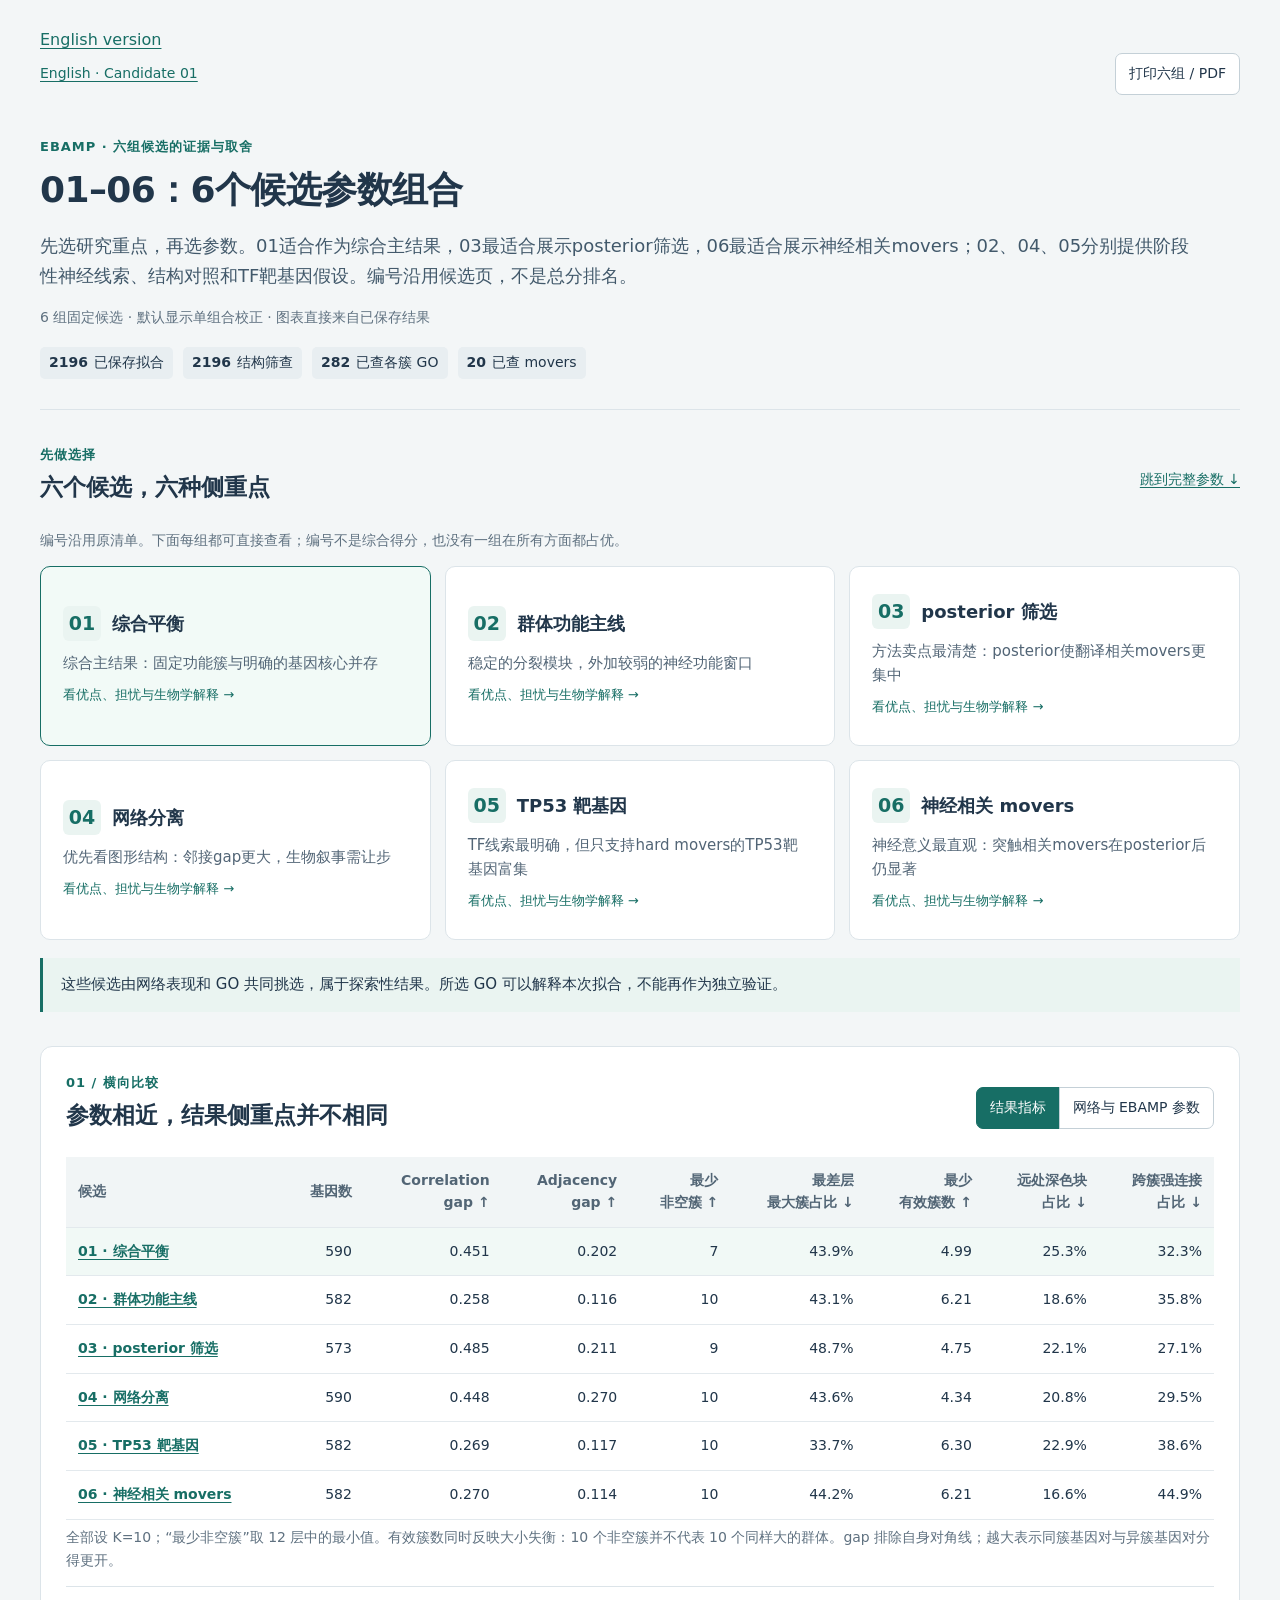
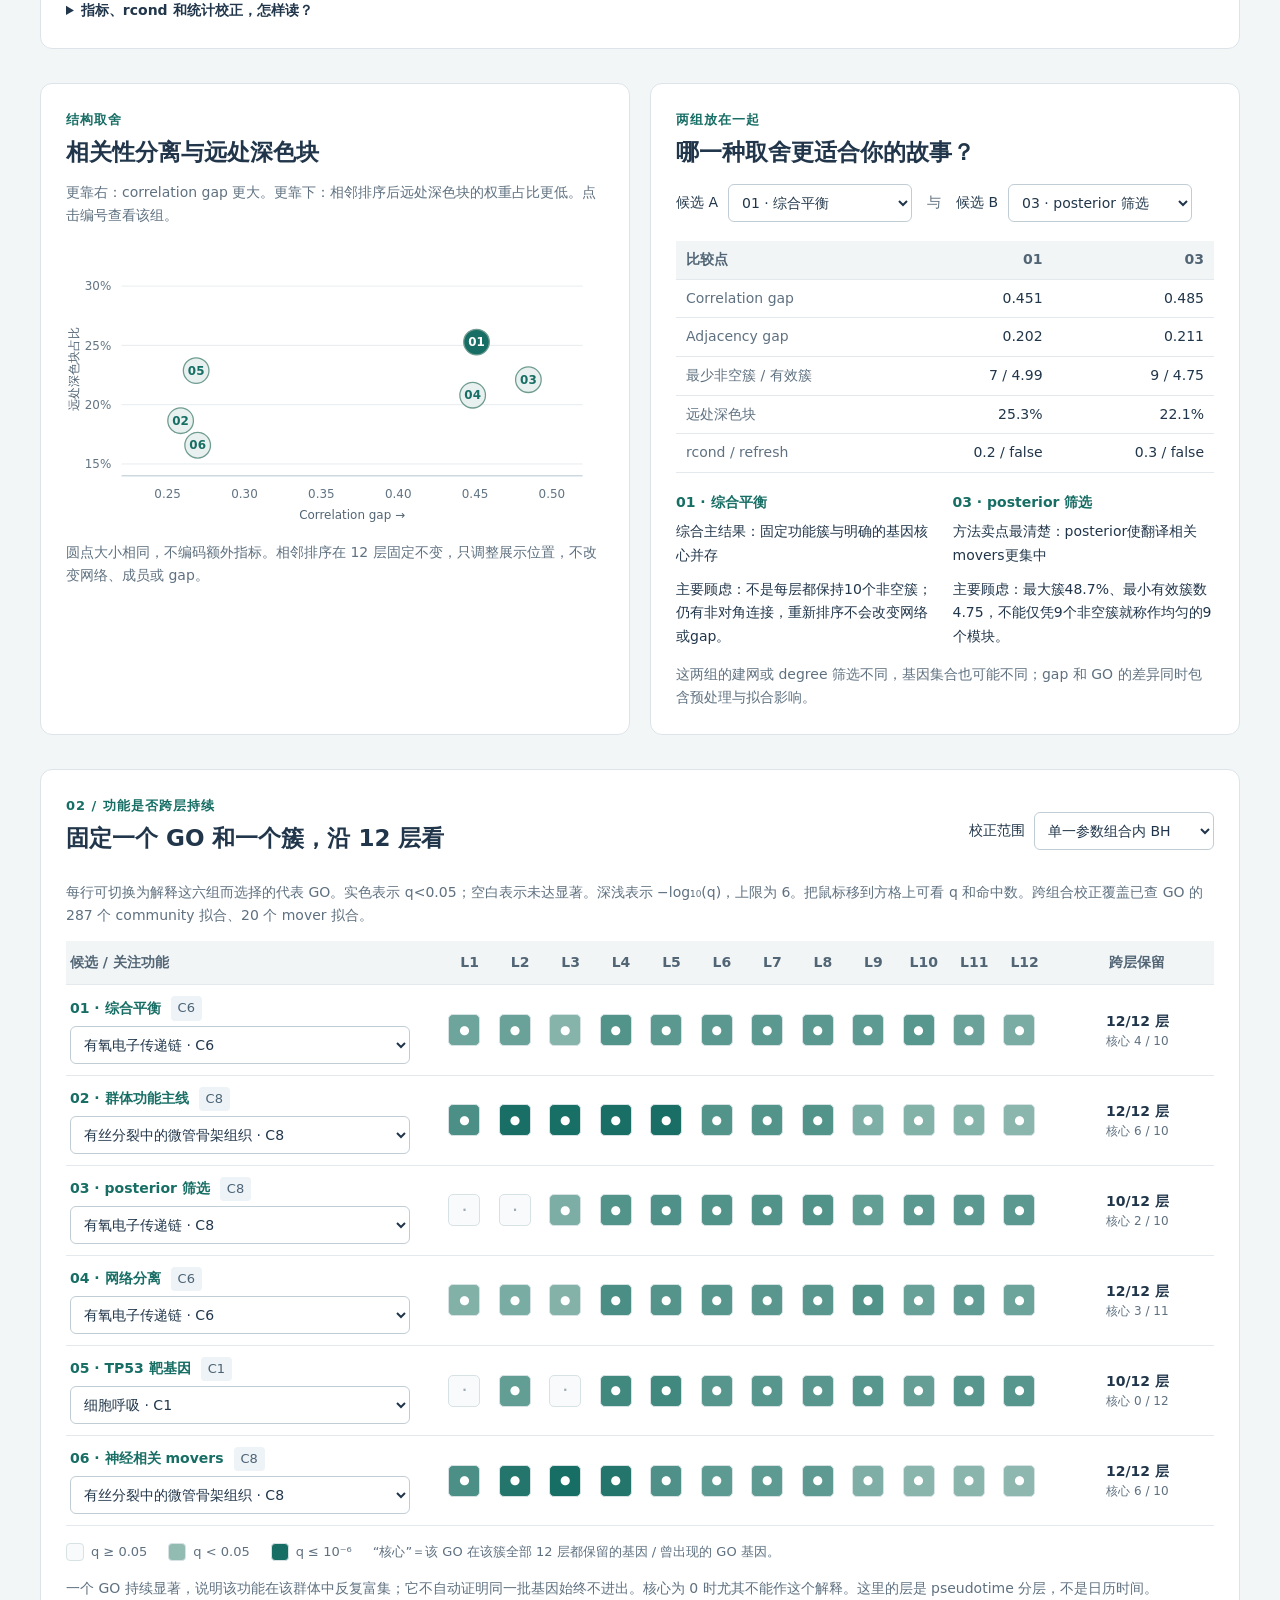
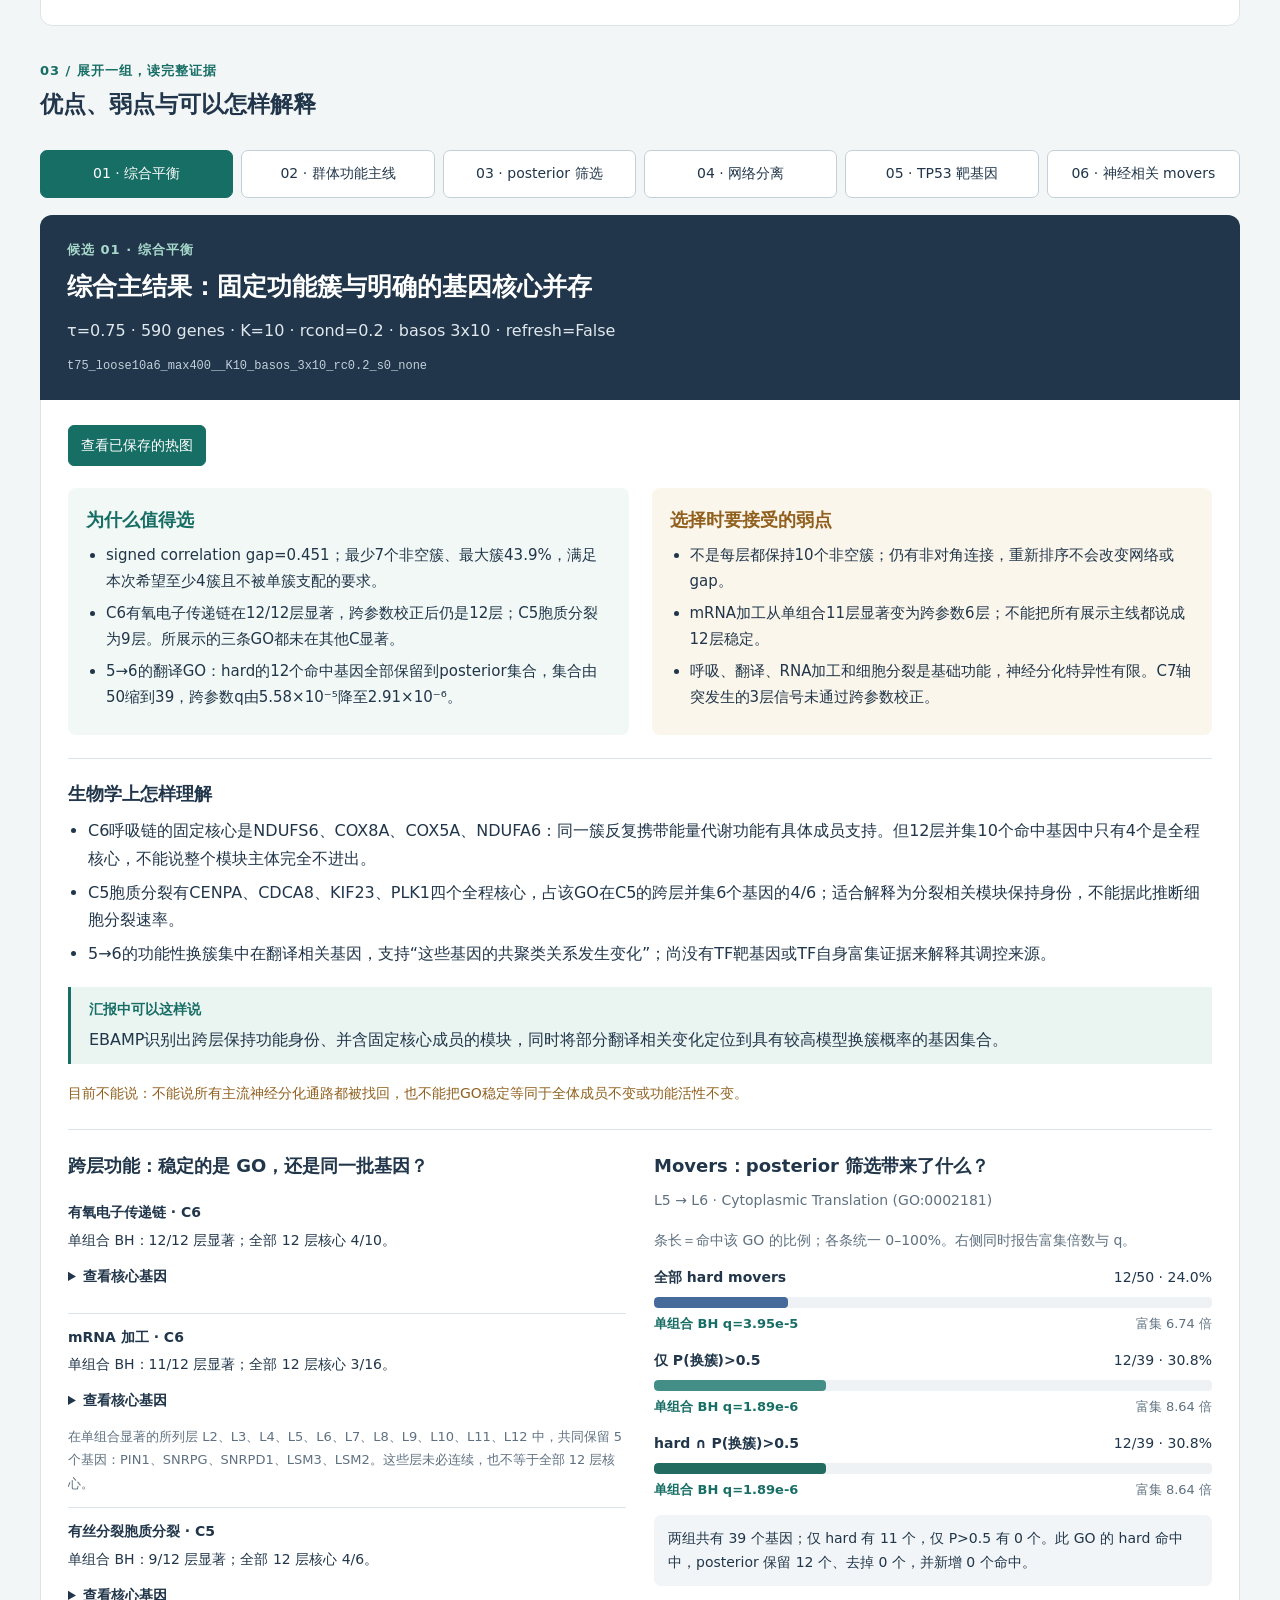
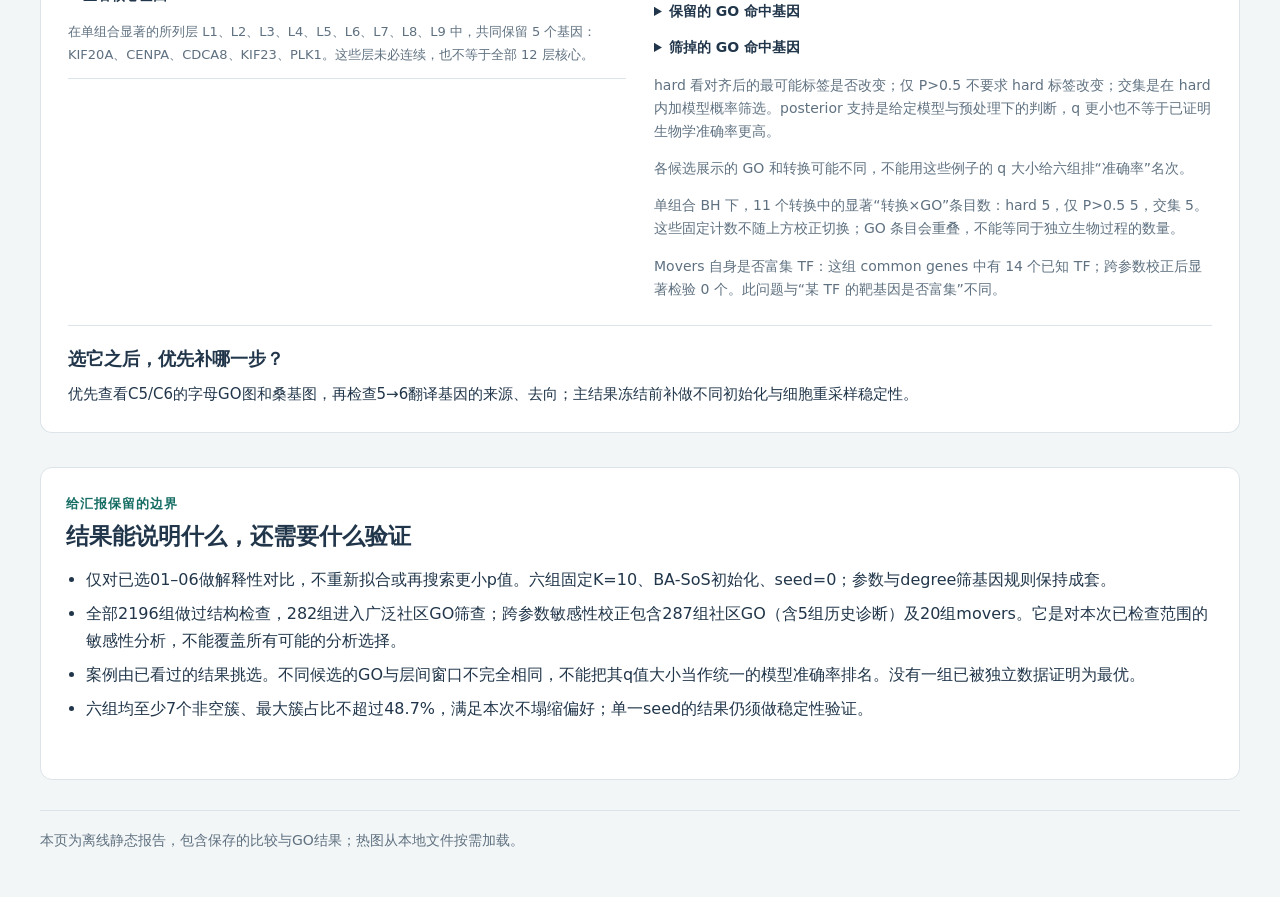
==== commit 0afdb9d0: "Update print statement" ====
--- a/index.html
+++ b/index.html
@@ -53,6 +53,6 @@
 <section class="section panel" aria-labelledby="scopeTitle"><div class="eyebrow">给汇报保留的边界</div><h2 id="scopeTitle">结果能说明什么，还需要什么验证</h2><ul id="scopeList" class="text-list"></ul><div id="downloads" class="downloads"></div><p class="subtle" id="updated"></p></section>
 <footer>本页为离线静态报告，包含保存的比较与GO结果；热图从本地文件按需加载。</footer>
 </main>
-<script>window.STATIC_DATA={"schema_version": "candidate-decision-v1", "title": "01–06：给研究者与老板的候选选择页", "summary": "先选研究重点，再选参数。01适合作为综合主结果，03最适合展示posterior筛选，06最适合展示神经相关movers；02、04、05分别提供阶段性神经线索、结构对照和TF靶基因假设。编号沿用候选页，不是总分排名。", "coverage": {"saved_fits": 2196, "structure_fits": 2196, "community_fits": 282, "mover_fits": 20}, "scope": ["仅对已选01–06做解释性对比，不重新拟合或再搜索更小p值。六组固定K=10、BA-SoS初始化、seed=0；参数与degree筛基因规则保持成套。", "全部2196组做过结构检查，282组进入广泛社区GO筛查；跨参数敏感性校正包含287组社区GO（含5组历史诊断）及20组movers。它是对本次已检查范围的敏感性分析，不能覆盖所有可能的分析选择。", "案例由已看过的结果挑选。不同候选的GO与层间窗口不完全相同，不能把其q值大小当作统一的模型准确率排名。没有一组已被独立数据证明为最优。", "六组均至少7个非空簇、最大簇占比不超过48.7%，满足本次不塌缩偏好；单一seed的结果仍须做稳定性验证。"], "definitions": [{"label": "correlation / adjacency gap", "text": "各层先计算簇内基因对均值减簇间基因对均值，再对12层等权求平均；排除自身对角线。correlation为带符号相关系数，排除层内恒定表达导致相关未定义的基因对；adjacency为0/1边，使用所有不同节点对。越大表示当前分区的簇内外分离越明显；不同gene set、阈值的gap并非独立准确率。"}, {"label": "远处暗块占比", "text": "按12层共用顺序，让连接较强的簇相邻后，非相邻簇对的暗块权重占所评估跨簇暗块权重的比例。权重由边密度平方和簇大小计算；仅统计两端均至少有max(5,向上取整1%N)个基因的簇对，避免极小簇支配指标。越低越贴近你希望的外观，但不是远处边的直接百分比。排序不改变标签、成员、gap或真实连接。"}, {"label": "强非对角占比", "text": "跨簇边密度≥0.15且超过两个簇内密度均值0.05以上的块，其权重占所评估跨簇暗块权重的比例；同样只评估两端均至少有max(5,向上取整1%N)个基因的簇对。越低越少出现“跨簇比簇内还密”的结构；这一指标不随显示排序变化。"}, {"label": "非空簇 / 有效簇 / 最大簇", "text": "最少非空簇数是12层中最小的非空簇数；最小有效簇数是各层exp(簇比例熵)的最小值，反映大小不均后相当于多少个均衡簇；最大簇占比取所有层最差值。非空10簇不等于10簇均匀。"}, {"label": "阈值与degree", "text": "在原始候选基因上按|Pearson相关|达到τ构边，再按该网络的degree删孤立/低degree及高degree基因，删后重算诱导网络至规则稳定。六组均要求至少6/12层有边；上限max看12层最大degree，median看12层中位degree，none表示没有hub上限。"}, {"label": "rcond", "text": "在均值更新的伪逆中，奇异值≤rcond×最大奇异值的方向被截掉。0.95比0.75更严格；这不是95%置信度，也不是保证保留K个方向。K=10和截断维数是不同设置，强截断可能稳定数值也可能丢掉信号，需完整报告。"}, {"label": "3×10 / 3×20 / refresh", "text": "3×10指3轮外层参数更新，每轮10次AMP；3×20每轮20次。refresh=True指更新参数后重算发射似然的实验选项，不是网页刷新。只有05启用。"}, {"label": "三种movers", "text": "hard：对齐后相邻层最可能簇标签改变；posterior：模型P(换簇)>0.5；交集：同时满足两者。posterior不一定是hard子集。概率是当前模型条件下的估计，不是正确率保证；≤0.5也不能称为随机变化。"}, {"label": "显著性与颜色", "text": "q<0.05为BH校正后显著。单组合校正包含该拟合的全部对应检验；跨参数校正合并本次已检查组合。GO图颜色深浅表示−log10(q)，不表示生物过程活性强弱或表达量。"}, {"label": "core / union", "text": "对一个GO和固定C，core是12层始终在该C的GO命中基因交集；union是12层曾在该C的命中基因并集。core/union衡量该GO成员的全程保留，分母不是整个簇。功能持续显著仍可能core=0；窗口核心须另外标明窗口。"}, {"label": "TF自身 vs TF靶基因", "text": "TF自身富集检验movers中已知HumanTFs成员是否偏多；未列入参考库的基因不等于已证实不是TF。靶富集检验movers是否重叠某TF的TRRUST已知靶集合，以有靶注释的common genes为背景。两种检验都不能直接证明TF的因果调控。"}, {"label": "如何理解分化", "text": "层是伪时间分箱。富集描述基因集合的功能注释，不直接测量该功能被激活；簇归属变化描述共聚类关系，不自动等于物理协作改变。稳定、阶段性和movers三个层面的证据应分开表述。"}], "choices": [{"goal": "先定一个综合主结果", "prefer": [1], "reason": "gap、固定功能身份、成员核心与posterior例子兼顾；允许部分层少于10个非空簇。"}, {"goal": "突出EBAMP的概率信息", "prefer": [3, 1], "reason": "03保留同一17个翻译命中并缩小集合；01有相同方向的12个命中例子。"}, {"goal": "突出神经相关生物解释", "prefer": [6, 2], "reason": "06神经movers三种定义均通过跨参数校正；02社区神经窗口更直观但跨参数证据弱。"}, {"goal": "优先结构分离与热图", "prefer": [4, 3], "reason": "04邻接gap最高，03相关gap最高；需同时看远处暗块和强跨簇块，不能只挑一项。"}, {"goal": "提出可验证的TF假设", "prefer": [5], "reason": "仅作为hard movers的TP53靶富集线索；posterior未加强它，也未证明TP53因果作用。"}], "downloads": [], "candidates": [{"id": "t75_loose10a6_max400__K10_basos_3x10_rc0.2_s0_none", "rank": 1, "label": "先看这一组：兼顾 gap 与固定功能簇", "role": "综合首选", "recommendation": "优先看这组：signed correlation gap 较高，呼吸链、mRNA 加工与胞质分裂留在固定 C 内；5→6 的 posterior movers 更集中于翻译功能。", "parameters": {"tau": 0.75, "n": 590, "rcond": 0.2, "init": "basos", "schedule": "3x10", "seed": 0, "graph": "t75_loose10a6_max400", "refresh": false, "calibration": "none", "degree_rule": "至少6/12层有边，跨12层 degree 中位数≥10；且各层 degree 最大值≤400。删基因后重算诱导网络，迭代至稳定。"}, "metrics": {"correlation_gap": 0.45096895464533066, "adjacency_gap": 0.20227890875503643, "nonempty_min": 7, "maxfrac_worst": 0.43898305084745765, "effective_min": 4.98845250601458, "remote_fraction_label": 0.8919870376546943, "remote_fraction_neighbor": 0.2527750869225131, "offdiag_excess_fraction": 0.3227184723649836}, "go": {"summary": "有9个展示功能族各含至少1条 GO，在固定 C 至少8/12层显著且该 GO 未在其他 C 显著；不代表整族所有 GO 都不跳簇，相关条目仍有冗余。", "stable_terms": [{"name": "有氧电子传递链", "go_id": "GO:0019646", "cluster": 6, "layers": [1, 2, 3, 4, 5, 6, 7, 8, 9, 10, 11, 12], "pooled_layers": [1, 2, 3, 4, 5, 6, 7, 8, 9, 10, 11, 12], "core_fraction": 0.4, "core_genes": 4, "union_genes": 10, "other_cluster_significant_cells": 0}, {"name": "mRNA 加工", "go_id": "GO:0006397", "cluster": 6, "layers": [2, 3, 4, 5, 6, 7, 8, 9, 10, 11, 12], "pooled_layers": [2, 3, 4, 10, 11, 12], "core_fraction": 0.1875, "core_genes": 3, "union_genes": 16, "other_cluster_significant_cells": 0}, {"name": "有丝分裂胞质分裂", "go_id": "GO:0000281", "cluster": 5, "layers": [1, 2, 3, 4, 5, 6, 7, 8, 9], "pooled_layers": [1, 2, 3, 4, 5, 6, 7, 8, 9], "core_fraction": 0.6666666666666666, "core_genes": 4, "union_genes": 6, "other_cluster_significant_cells": 0}], "switching_note": "列出的3条主线均未在其他 C 显著。C7 轴突发生的3层单组合信号未通过跨参数校正，只可作待验证的阶段性线索，不能当成可靠的中间过程发现。"}, "movers": {"summary": "5→6「细胞质翻译」：hard 12/50，q=3.95e-05，跨20组 q=5.58e-05；P>0.5 12/39，q=1.89e-06，跨20组 q=2.91e-06；hard∩P>0.5 12/39，q=1.89e-06，跨20组 q=2.91e-06。这些是集合注释的富集结果，不等于换簇判断的生物学准确率。", "hard_sig": 5, "posterior_sig": 5, "intersection_sig": 5, "tf_summary": "TF 自身富集与 TRRUST 靶基因富集均没有通过跨参数敏感性校正的证据。", "example": [{"mode": "hard", "step": 5, "go_id": "GO:0002181", "hits": 12, "n": 50, "q": 3.949521169569292e-05, "q_pooled": 5.5782005047634256e-05}, {"mode": "posterior", "step": 5, "go_id": "GO:0002181", "hits": 12, "n": 39, "q": 1.891352616395344e-06, "q_pooled": 2.9067587689773593e-06}, {"mode": "intersection", "step": 5, "go_id": "GO:0002181", "hits": 12, "n": 39, "q": 1.891352616395344e-06, "q_pooled": 2.9067587689773593e-06}]}, "tradeoffs": ["有些层只剩7个非空簇，最大簇43.9%；符合本次不塌缩要求，但不强求每层10簇。", "部分非对角块仍存在；相邻排序只改变显示，不会提高 gap 或消除跨簇连接。", "翻译、RNA 加工和呼吸属于基础细胞功能；它们支持功能组织，单独不能证明神经分化机制。"], "heatmap": {"sort_mode": "neighbor", "sort_metric": "adjacency", "sort_scope": "global"}, "source_paths": [], "editorial": {"headline": "综合主结果：固定功能簇与明确的基因核心并存", "why_choose": ["signed correlation gap=0.451；最少7个非空簇、最大簇43.9%，满足本次希望至少4簇且不被单簇支配的要求。", "C6有氧电子传递链在12/12层显著，跨参数校正后仍是12层；C5胞质分裂为9层。所展示的三条GO都未在其他C显著。", "5→6的翻译GO：hard的12个命中基因全部保留到posterior集合，集合由50缩到39，跨参数q由5.58×10⁻⁵降至2.91×10⁻⁶。"], "concerns": ["不是每层都保持10个非空簇；仍有非对角连接，重新排序不会改变网络或gap。", "mRNA加工从单组合11层显著变为跨参数6层；不能把所有展示主线都说成12层稳定。", "呼吸、翻译、RNA加工和细胞分裂是基础功能，神经分化特异性有限。C7轴突发生的3层信号未通过跨参数校正。"], "biological_reading": ["C6呼吸链的固定核心是NDUFS6、COX8A、COX5A、NDUFA6：同一簇反复携带能量代谢功能有具体成员支持。但12层并集10个命中基因中只有4个是全程核心，不能说整个模块主体完全不进出。", "C5胞质分裂有CENPA、CDCA8、KIF23、PLK1四个全程核心，占该GO在C5的跨层并集6个基因的4/6；适合解释为分裂相关模块保持身份，不能据此推断细胞分裂速率。", "5→6的功能性换簇集中在翻译相关基因，支持“这些基因的共聚类关系发生变化”；尚没有TF靶基因或TF自身富集证据来解释其调控来源。"], "defensible_claim": "EBAMP识别出跨层保持功能身份、并含固定核心成员的模块，同时将部分翻译相关变化定位到具有较高模型换簇概率的基因集合。", "do_not_claim": "不能说所有主流神经分化通路都被找回，也不能把GO稳定等同于全体成员不变或功能活性不变。", "next_check": "优先查看C5/C6的字母GO图和桑基图，再检查5→6翻译基因的来源、去向；主结果冻结前补做不同初始化与细胞重采样稳定性。", "paired_comparison": "与04使用同一590基因、同一网络及3×10更新，仅rcond从0.20变到0.30；这是观察rcond敏感性的直接对照。"}, "evidence": {"id": "t75_loose10a6_max400__K10_basos_3x10_rc0.2_s0_none", "rank": 1, "parameters": {"tau": 0.75, "n": 590, "K": 10, "init": "basos", "schedule": "3x10", "rcond": 0.2, "seed": 0, "refresh": false, "calibration": "none", "graph": "t75_loose10a6_max400", "mode": "loose", "degree_lower": 10, "min_active_layers": 6, "upper_mode": "max", "upper_bound": 400}, "metrics": {"correlation_gap": 0.45096895464533066, "adjacency_gap": 0.20227890875503643, "nonempty_min": 7, "maxfrac_worst": 0.43898305084745765, "effective_min": 4.98845250601458, "remote_fraction_label": 0.8919870376546943, "remote_fraction_neighbor": 0.2527750869225131, "offdiag_excess_fraction": 0.3227184723649836}, "cluster_sizes_by_layer": [[6, 22, 44, 21, 22, 18, 170, 17, 11, 259], [7, 28, 42, 22, 26, 17, 170, 12, 11, 255], [16, 26, 53, 26, 23, 30, 170, 7, 15, 224], [66, 45, 38, 9, 41, 75, 184, 6, 13, 113], [41, 22, 64, 4, 72, 86, 184, 8, 17, 92], [41, 13, 66, 7, 95, 86, 194, 9, 16, 63], [43, 6, 56, 9, 107, 86, 191, 10, 26, 56], [43, 8, 59, 5, 115, 86, 198, 6, 22, 48], [59, 14, 40, 6, 121, 88, 206, 20, 8, 28], [46, 6, 8, 62, 170, 116, 138, 16, 5, 23], [46, 0, 1, 66, 181, 142, 105, 13, 5, 31], [35, 0, 0, 70, 135, 168, 152, 14, 0, 16]], "common_gene_n": 590, "known_tf_n": 14, "community_terms": [{"go_id": "GO:0019646", "name": "有氧电子传递链", "term": "Aerobic Electron Transport Chain (GO:0019646)", "cluster": 6, "background_term_n": 11, "q_within_fit": [0.001954117606599218, 0.0015399156610799952, 0.016948029541353733, 0.00017754795281945573, 0.0003926616366347935, 0.0003926616366347935, 0.0003926616366347935, 0.0003926616366347935, 0.00046161476251518305, 0.0003018410364201844, 0.0015399156610799952, 0.006086817260484664], "q_pooled": [0.004632847823550457, 0.0036515148130057177, 0.0344534271882505, 0.0003982780962584331, 0.0010444613792318846, 0.0010444613792318846, 0.0010444613792318846, 0.0010444613792318846, 0.00123363888856342, 0.0007465403555452705, 0.00367614080247644, 0.012831476548705149], "p": [6.039511833582748e-06, 4.400031905462975e-06, 9.040501106079257e-05, 2.4794929308577836e-07, 8.737267302008548e-07, 8.737267302008548e-07, 8.737267302008548e-07, 8.737267302008548e-07, 1.0779465608184219e-06, 5.73553251439453e-07, 4.442064406961525e-06, 2.3828886253271003e-05], "hits": [5, 5, 5, 9, 9, 9, 9, 9, 9, 10, 10, 10], "cluster_sizes": [18, 17, 30, 75, 86, 86, 86, 86, 88, 116, 142, 168], "core_n": 4, "union_n": 10, "core_symbols": ["NDUFS6", "COX8A", "COX5A", "NDUFA6"], "union_symbols": ["NDUFB2", "COX7A2", "COX7C", "UQCR11", "NDUFS6", "NDUFS5", "CYCS", "COX8A", "COX5A", "NDUFA6"], "core_ensembl": ["ENSG00000145494", "ENSG00000176340", "ENSG00000178741", "ENSG00000184983"], "window_core_symbols": ["NDUFS6", "COX8A", "COX5A", "NDUFA6"], "window_layers": [1, 2, 3, 4, 5, 6, 7, 8, 9, 10, 11, 12], "other_cluster_significant_cells": 0, "hit_symbols_by_layer": [["NDUFB2", "NDUFS6", "COX8A", "COX5A", "NDUFA6"], ["NDUFB2", "NDUFS6", "COX8A", "COX5A", "NDUFA6"], ["NDUFS6", "NDUFS5", "COX8A", "COX5A", "NDUFA6"], ["NDUFB2", "COX7A2", "UQCR11", "NDUFS6", "NDUFS5", "CYCS", "COX8A", "COX5A", "NDUFA6"], ["NDUFB2", "COX7A2", "UQCR11", "NDUFS6", "NDUFS5", "CYCS", "COX8A", "COX5A", "NDUFA6"], ["NDUFB2", "COX7A2", "UQCR11", "NDUFS6", "NDUFS5", "CYCS", "COX8A", "COX5A", "NDUFA6"], ["NDUFB2", "COX7A2", "UQCR11", "NDUFS6", "NDUFS5", "CYCS", "COX8A", "COX5A", "NDUFA6"], ["NDUFB2", "COX7A2", "UQCR11", "NDUFS6", "NDUFS5", "CYCS", "COX8A", "COX5A", "NDUFA6"], ["NDUFB2", "COX7A2", "UQCR11", "NDUFS6", "NDUFS5", "CYCS", "COX8A", "COX5A", "NDUFA6"], ["NDUFB2", "COX7A2", "COX7C", "UQCR11", "NDUFS6", "NDUFS5", "CYCS", "COX8A", "COX5A", "NDUFA6"], ["NDUFB2", "COX7A2", "COX7C", "UQCR11", "NDUFS6", "NDUFS5", "CYCS", "COX8A", "COX5A", "NDUFA6"], ["NDUFB2", "COX7A2", "COX7C", "UQCR11", "NDUFS6", "NDUFS5", "CYCS", "COX8A", "COX5A", "NDUFA6"]]}, {"go_id": "GO:0006397", "name": "mRNA 加工", "term": "mRNA Processing (GO:0006397)", "cluster": 6, "background_term_n": 21, "q_within_fit": [0.21318818254844582, 0.002740379152380277, 0.007229981477261134, 0.013179571945443653, 0.036648913006446085, 0.036648913006446085, 0.036648913006446085, 0.036648913006446085, 0.042518459308029374, 0.000842390821795727, 0.00024391022841832369, 0.0017974341028428864], "q_pooled": [0.3458825593688243, 0.006362820194636386, 0.0153343385350544, 0.028068550128266635, 0.06840762695145337, 0.06840762695145337, 0.06840762695145337, 0.06840762695145337, 0.07865611364580687, 0.0021434409406264014, 0.0005798976070423214, 0.004213234712998898], "p": [0.002635568190846171, 9.193683895952288e-06, 3.029044437588799e-05, 6.849273881904096e-05, 0.00023660699331084698, 0.00023660699331084698, 0.00023660699331084698, 0.00023660699331084698, 0.00029007556945496234, 2.1792619703048797e-06, 4.1321787781492565e-07, 5.317283962900768e-06], "hits": [4, 6, 7, 10, 10, 10, 10, 10, 10, 14, 16, 16], "cluster_sizes": [18, 17, 30, 75, 86, 86, 86, 86, 88, 116, 142, 168], "core_n": 3, "union_n": 16, "core_symbols": ["SNRPG", "LSM3", "LSM2"], "union_symbols": ["HNRNPC", "SNRPD3", "LSM5", "SRSF3", "SNRPB", "RALY", "PIN1", "LSM4", "HNRNPA1", "SNRPG", "SNRPD1", "HNRNPF", "LSM3", "SNRPE", "LSM2", "RBM8A"], "core_ensembl": ["ENSG00000143977", "ENSG00000170860", "ENSG00000204392"], "window_core_symbols": ["PIN1", "SNRPG", "SNRPD1", "LSM3", "LSM2"], "window_layers": [2, 3, 4, 5, 6, 7, 8, 9, 10, 11, 12], "other_cluster_significant_cells": 0, "hit_symbols_by_layer": [["SNRPG", "LSM3", "SNRPE", "LSM2"], ["PIN1", "SNRPG", "SNRPD1", "LSM3", "SNRPE", "LSM2"], ["PIN1", "LSM4", "SNRPG", "SNRPD1", "LSM3", "LSM2", "RBM8A"], ["LSM5", "SNRPB", "PIN1", "LSM4", "SNRPG", "SNRPD1", "LSM3", "SNRPE", "LSM2", "RBM8A"], ["LSM5", "SNRPB", "PIN1", "LSM4", "SNRPG", "SNRPD1", "LSM3", "SNRPE", "LSM2", "RBM8A"], ["LSM5", "SNRPB", "PIN1", "LSM4", "SNRPG", "SNRPD1", "LSM3", "SNRPE", "LSM2", "RBM8A"], ["LSM5", "SNRPB", "PIN1", "LSM4", "SNRPG", "SNRPD1", "LSM3", "SNRPE", "LSM2", "RBM8A"], ["LSM5", "SNRPB", "PIN1", "LSM4", "SNRPG", "SNRPD1", "LSM3", "SNRPE", "LSM2", "RBM8A"], ["LSM5", "SNRPB", "PIN1", "LSM4", "SNRPG", "SNRPD1", "LSM3", "SNRPE", "LSM2", "RBM8A"], ["LSM5", "SRSF3", "SNRPB", "RALY", "PIN1", "LSM4", "HNRNPA1", "SNRPG", "SNRPD1", "HNRNPF", "LSM3", "SNRPE", "LSM2", "RBM8A"], ["HNRNPC", "SNRPD3", "LSM5", "SRSF3", "SNRPB", "RALY", "PIN1", "LSM4", "HNRNPA1", "SNRPG", "SNRPD1", "HNRNPF", "LSM3", "SNRPE", "LSM2", "RBM8A"], ["HNRNPC", "SNRPD3", "LSM5", "SRSF3", "SNRPB", "RALY", "PIN1", "LSM4", "HNRNPA1", "SNRPG", "SNRPD1", "HNRNPF", "LSM3", "SNRPE", "LSM2", "RBM8A"]]}, {"go_id": "GO:0000281", "name": "有丝分裂胞质分裂", "term": "Mitotic Cytokinesis (GO:0000281)", "cluster": 5, "background_term_n": 6, "q_within_fit": [0.00017964911949647173, 0.00033200161326988215, 5.147318810682361e-06, 7.476267959551234e-05, 0.0010042021428195212, 0.004154632056525622, 0.007471784941718634, 0.011093268014156159, 0.0130648170259182, 0.06897963752799041, 1.0, 0.8951626413599328], "q_pooled": [0.0004155938735818382, 0.0008285097914555175, 9.12425009817686e-06, 0.00017198331631375629, 0.0025428491482398195, 0.009253585886213611, 0.015811321475978378, 0.021938350332651575, 0.027723119469013513, 0.12092716796470977, 1.0, 1.0], "p": [2.632221531083835e-07, 6.536661799727533e-07, 1.7676232179541077e-09, 7.873359114912014e-08, 2.735807119860875e-06, 1.5218432441485796e-05, 3.164560929986143e-05, 4.926955116177415e-05, 6.729816462526545e-05, 0.0005369294129925993, 0.07494421544817347, 0.026826188130497985], "hits": [5, 5, 6, 6, 6, 6, 6, 6, 6, 6, 4, 4], "cluster_sizes": [22, 26, 23, 41, 72, 95, 107, 115, 121, 170, 181, 135], "core_n": 4, "union_n": 6, "core_symbols": ["CENPA", "CDCA8", "KIF23", "PLK1"], "union_symbols": ["KIF20A", "CENPA", "CDCA8", "KIF23", "CEP55", "PLK1"], "core_ensembl": ["ENSG00000115163", "ENSG00000134690", "ENSG00000137807", "ENSG00000166851"], "window_core_symbols": ["KIF20A", "CENPA", "CDCA8", "KIF23", "PLK1"], "window_layers": [1, 2, 3, 4, 5, 6, 7, 8, 9], "other_cluster_significant_cells": 0, "hit_symbols_by_layer": [["KIF20A", "CENPA", "CDCA8", "KIF23", "PLK1"], ["KIF20A", "CENPA", "CDCA8", "KIF23", "PLK1"], ["KIF20A", "CENPA", "CDCA8", "KIF23", "CEP55", "PLK1"], ["KIF20A", "CENPA", "CDCA8", "KIF23", "CEP55", "PLK1"], ["KIF20A", "CENPA", "CDCA8", "KIF23", "CEP55", "PLK1"], ["KIF20A", "CENPA", "CDCA8", "KIF23", "CEP55", "PLK1"], ["KIF20A", "CENPA", "CDCA8", "KIF23", "CEP55", "PLK1"], ["KIF20A", "CENPA", "CDCA8", "KIF23", "CEP55", "PLK1"], ["KIF20A", "CENPA", "CDCA8", "KIF23", "CEP55", "PLK1"], ["KIF20A", "CENPA", "CDCA8", "KIF23", "CEP55", "PLK1"], ["CENPA", "CDCA8", "KIF23", "PLK1"], ["CENPA", "CDCA8", "KIF23", "PLK1"]]}], "mover_example": {"step": 5, "go_id": "GO:0002181", "name": "Cytoplasmic Translation (GO:0002181)", "background_term_n": 21, "modes": [{"mode": "hard", "n": 50, "hits": 12, "background_n": 590, "background_term_n": 21, "hit_fraction": 0.24, "fold": 6.742857142857143, "p": 6.103014589387046e-09, "q_within_fit": 3.949521169569292e-05, "q_pooled": 5.5782005047634256e-05, "hit_symbols": ["RPL3", "RPL24", "RPS15A", "RPLP1", "RPS2", "RPS11", "RPS8", "RPL7A", "RPL26", "RPS14", "RPS4X", "RPL41"], "hit_ensembl": ["ENSG00000100316", "ENSG00000114391", "ENSG00000134419", "ENSG00000137818", "ENSG00000140988", "ENSG00000142534", "ENSG00000142937", "ENSG00000148303", "ENSG00000161970", "ENSG00000164587", "ENSG00000198034", "ENSG00000229117"], "query_ensembl": ["ENSG00000005810", "ENSG00000028203", "ENSG00000033627", "ENSG00000034510", "ENSG00000065413", "ENSG00000080298", "ENSG00000080493", "ENSG00000091129", "ENSG00000091490", "ENSG00000100106", "ENSG00000100316", "ENSG00000108582", "ENSG00000114391", "ENSG00000114423", "ENSG00000117600", "ENSG00000119125", "ENSG00000125691", "ENSG00000131095", "ENSG00000133112", "ENSG00000134419", "ENSG00000136237", "ENSG00000136261", "ENSG00000137818", "ENSG00000140988", "ENSG00000142534", "ENSG00000142937", "ENSG00000142949", "ENSG00000143621", "ENSG00000144406", "ENSG00000144724", "ENSG00000145241", "ENSG00000147481", "ENSG00000148303", "ENSG00000151490", "ENSG00000151500", "ENSG00000151572", "ENSG00000152767", "ENSG00000154529", "ENSG00000155657", "ENSG00000161970", "ENSG00000163041", "ENSG00000163618", "ENSG00000164073", "ENSG00000164587", "ENSG00000164733", "ENSG00000166337", "ENSG00000175130", "ENSG00000198034", "ENSG00000229117", "ENSG00000267519"], "known_tf_n": 2, "known_tf_symbols": ["RFX3", "THYN1"]}, {"mode": "posterior", "n": 39, "hits": 12, "background_n": 590, "background_term_n": 21, "hit_fraction": 0.3076923076923077, "fold": 8.644688644688644, "p": 2.3243395932740146e-10, "q_within_fit": 1.8913526163953442e-06, "q_pooled": 2.9067587689773593e-06, "hit_symbols": ["RPL3", "RPL24", "RPS15A", "RPLP1", "RPS2", "RPS11", "RPS8", "RPL7A", "RPL26", "RPS14", "RPS4X", "RPL41"], "hit_ensembl": ["ENSG00000100316", "ENSG00000114391", "ENSG00000134419", "ENSG00000137818", "ENSG00000140988", "ENSG00000142534", "ENSG00000142937", "ENSG00000148303", "ENSG00000161970", "ENSG00000164587", "ENSG00000198034", "ENSG00000229117"], "query_ensembl": ["ENSG00000034510", "ENSG00000065413", "ENSG00000091129", "ENSG00000091490", "ENSG00000100106", "ENSG00000100316", "ENSG00000108582", "ENSG00000114391", "ENSG00000114423", "ENSG00000117600", "ENSG00000125691", "ENSG00000131095", "ENSG00000133112", "ENSG00000134419", "ENSG00000137818", "ENSG00000140988", "ENSG00000142534", "ENSG00000142937", "ENSG00000142949", "ENSG00000144406", "ENSG00000144724", "ENSG00000145241", "ENSG00000147481", "ENSG00000148303", "ENSG00000151490", "ENSG00000151500", "ENSG00000152767", "ENSG00000154529", "ENSG00000155657", "ENSG00000161970", "ENSG00000163041", "ENSG00000163618", "ENSG00000164587", "ENSG00000164733", "ENSG00000166337", "ENSG00000175130", "ENSG00000198034", "ENSG00000229117", "ENSG00000267519"], "known_tf_n": 1, "known_tf_symbols": ["THYN1"]}, {"mode": "intersection", "n": 39, "hits": 12, "background_n": 590, "background_term_n": 21, "hit_fraction": 0.3076923076923077, "fold": 8.644688644688644, "p": 2.3243395932740146e-10, "q_within_fit": 1.8913526163953442e-06, "q_pooled": 2.9067587689773593e-06, "hit_symbols": ["RPL3", "RPL24", "RPS15A", "RPLP1", "RPS2", "RPS11", "RPS8", "RPL7A", "RPL26", "RPS14", "RPS4X", "RPL41"], "hit_ensembl": ["ENSG00000100316", "ENSG00000114391", "ENSG00000134419", "ENSG00000137818", "ENSG00000140988", "ENSG00000142534", "ENSG00000142937", "ENSG00000148303", "ENSG00000161970", "ENSG00000164587", "ENSG00000198034", "ENSG00000229117"], "query_ensembl": ["ENSG00000034510", "ENSG00000065413", "ENSG00000091129", "ENSG00000091490", "ENSG00000100106", "ENSG00000100316", "ENSG00000108582", "ENSG00000114391", "ENSG00000114423", "ENSG00000117600", "ENSG00000125691", "ENSG00000131095", "ENSG00000133112", "ENSG00000134419", "ENSG00000137818", "ENSG00000140988", "ENSG00000142534", "ENSG00000142937", "ENSG00000142949", "ENSG00000144406", "ENSG00000144724", "ENSG00000145241", "ENSG00000147481", "ENSG00000148303", "ENSG00000151490", "ENSG00000151500", "ENSG00000152767", "ENSG00000154529", "ENSG00000155657", "ENSG00000161970", "ENSG00000163041", "ENSG00000163618", "ENSG00000164587", "ENSG00000164733", "ENSG00000166337", "ENSG00000175130", "ENSG00000198034", "ENSG00000229117", "ENSG00000267519"], "known_tf_n": 1, "known_tf_symbols": ["THYN1"]}], "membership_comparison": {"hard_intersection_n": 39, "posterior_only_n": 0, "hard_only_n": 11, "hard_hit_retained_by_posterior": ["RPL3", "RPL24", "RPS15A", "RPLP1", "RPS2", "RPS11", "RPS8", "RPL7A", "RPL26", "RPS14", "RPS4X", "RPL41"], "hard_hit_dropped_by_posterior": [], "posterior_new_hit_symbols": [], "hard_only_symbols": ["MYCBP2", "VEZT", "ATP6V0A1", "RFX3", "SLC4A4", "GDA", "RAPGEF5", "BZW2", "ILF2", "ANO4", "MFSD8"], "posterior_only_symbols": []}}, "tf_membership": {"known_tf_n": 14, "known_tf_symbols": ["YBX1", "RFX3", "MEF2C", "MAZ", "CENPA", "GTF3A", "PIN1", "ZNF428", "MBNL2", "THYN1", "STAT3", "PA2G4", "RORB", "MXD3"], "test_count": 36, "min_q_within_fit": 0.2502330060731237, "min_q_pooled": 0.7149514459232098, "significant_pooled": 0}, "tf_targets": null, "source_paths": {"community": "go/46ce7bf22f24fe97f108/communities", "movers": "go/46ce7bf22f24fe97f108/movers", "biology": "analyses/2026-11-19-candidate-selection/biology/t75_loose10a6_max400__K10_basos_3x10_rc0.2_s0_none"}}}, {"id": "t80_loose2a6_none0__K10_basos_3x20_rc0.95_s0_none", "rank": 2, "label": "侧重均衡大小与神经功能线索", "role": "功能线索备选", "recommendation": "如果更重视均衡大小与神经功能线索，先看这组。10簇始终非空，微管／胞质分裂主线稳定；C10 突触 GO 的7层信号在跨参数校正后只保留1层，需谨慎解释。", "parameters": {"tau": 0.8, "n": 582, "rcond": 0.95, "init": "basos", "schedule": "3x20", "seed": 0, "graph": "t80_loose2a6_none0", "refresh": false, "calibration": "none", "degree_rule": "至少6/12层有边，跨12层 degree 中位数≥2；不额外裁掉高 degree 基因。删基因后重算诱导网络，迭代至稳定。"}, "metrics": {"correlation_gap": 0.25845404344268147, "adjacency_gap": 0.11621880844399712, "nonempty_min": 10, "maxfrac_worst": 0.43127147766323026, "effective_min": 6.2091001051721095, "remote_fraction_label": 0.9901012186600232, "remote_fraction_neighbor": 0.1864999921134098, "offdiag_excess_fraction": 0.3583329051688314}, "go": {"summary": "有9个展示功能族各含至少1条 GO，在固定 C 至少8/12层显著且该 GO 未在其他 C 显著；不代表整族所有 GO 都不跳簇，相关条目仍有冗余。", "stable_terms": [{"name": "有丝分裂中的微管骨架组织", "go_id": "GO:1902850", "cluster": 8, "layers": [1, 2, 3, 4, 5, 6, 7, 8, 9, 10, 11, 12], "pooled_layers": [1, 2, 3, 4, 5, 6, 7, 8, 9, 10, 11], "core_fraction": 0.6, "core_genes": 6, "union_genes": 10, "other_cluster_significant_cells": 0}, {"name": "有丝分裂胞质分裂", "go_id": "GO:0000281", "cluster": 8, "layers": [1, 2, 3, 4, 5, 6, 7, 8, 9, 10, 11], "pooled_layers": [1, 2, 3, 4, 5, 6, 7, 8, 9], "core_fraction": 0.625, "core_genes": 5, "union_genes": 8, "other_cluster_significant_cells": 0}, {"name": "谷氨酸能突触传递", "go_id": "GO:0035249", "cluster": 10, "layers": [5, 6, 7, 8, 9, 10, 11], "pooled_layers": [11], "core_fraction": 0.0, "core_genes": 0, "union_genes": 4, "other_cluster_significant_cells": 0}], "switching_note": "列出的主线没有显著 GO 跳至其他 C。C10 突触 GO 单组合显著于 L5–L11，跨287组校正后仅L11；窗口内3个基因持续存在，但全12层 core=0，不能说神经基因从头到尾不动。"}, "movers": {"summary": "2→3「蛋白质翻译」：hard 15/86，q=0.000304，跨20组 q=0.00032；P>0.5 15/82，q=0.000177，跨20组 q=0.00018；hard∩P>0.5 15/79，q=0.000104，跨20组 q=0.000111。这些是集合注释的富集结果，不等于换簇判断的生物学准确率。", "hard_sig": 6, "posterior_sig": 7, "intersection_sig": 7, "tf_summary": "TF 自身富集与 TRRUST 靶基因富集均没有通过跨参数敏感性校正的证据。", "example": [{"mode": "hard", "step": 2, "go_id": "GO:0006412", "hits": 15, "n": 86, "q": 0.0003043331151671, "q_pooled": 0.0003200271468905}, {"mode": "posterior", "step": 2, "go_id": "GO:0006412", "hits": 15, "n": 82, "q": 0.0001768791141046, "q_pooled": 0.0001803568063304}, {"mode": "intersection", "step": 2, "go_id": "GO:0006412", "hits": 15, "n": 79, "q": 0.0001038513915375, "q_pooled": 0.0001106198456023}]}, "tradeoffs": ["signed correlation gap 约0.258，低于两组 τ=.75 的主候选。", "rcond=.95 是很强的伪逆截断，需保留明确参数和敏感性说明。", "神经 GO 没有贯穿全12层；显著性窗口之外不能推断功能消失。"], "heatmap": {"sort_mode": "neighbor", "sort_metric": "adjacency", "sort_scope": "global"}, "source_paths": [], "editorial": {"headline": "稳定的分裂模块，外加较弱的神经功能窗口", "why_choose": ["所有层都有10个非空簇，最小有效簇数6.21，规模分配比03/04更均匀。", "C8有丝分裂微管骨架GO单组合12层、跨参数11层显著，6/10命中基因为全程核心。胞质分裂跨参数9层显著，核心5/8。", "C10谷氨酸能突触传递提供阶段性神经功能线索；2→3翻译movers的15个GO命中在三种定义中均保留。"], "concerns": ["signed correlation gap=0.258，低于01/03/04；rcond=0.95属于很强的相对奇异值截断，应公开并检验敏感性。", "谷氨酸能突触传递在单组合L5–L11显著，但跨参数仅L11仍显著；不能把7层全部当成稳健发现。", "该神经GO在C10没有跨12层固定核心，早期相关基因位于别的簇；不满足“神经功能和成员全程都不动”的严格叙事。"], "biological_reading": ["C8的固定核心含TTK、DLGAP5、CCNB1、CDCA8、NUF2、PLK1，支持细胞周期/有丝分裂程序在同一模块内被持续识别。这说明功能组织，不直接测量增殖活性或退出细胞周期的时间。", "C10的GRIA2、GRIA1、GRIK2在L5–L11窗口内共同保留，与谷氨酸受体相关的神经功能解释相容；由于跨参数证据较弱，只宜作为阶段性线索。", "2→3翻译movers在posterior后略集中：15/86→15/82，交集15/79。它是保留功能成员的辅助例子，变化幅度没有03突出。"], "defensible_claim": "这一组合稳定识别分裂相关模块，并提示后段层中的谷氨酸能功能组织；后者仍需参数与重采样验证。", "do_not_claim": "不能把GO富集直接解释成某一真实发育时点的神经元成熟，也不能把伪时间层当成日历时间。", "next_check": "先用跨参数校正查看C10，再比较06同一网络下的变化；若神经主线是主结论，需要验证这一窗口是否能重复。", "paired_comparison": "与06仅更新日程不同：3×20对3×10。它们是同一数据与网络上的算法敏感性对照，不是独立重复实验。"}, "evidence": {"id": "t80_loose2a6_none0__K10_basos_3x20_rc0.95_s0_none", "rank": 2, "parameters": {"tau": 0.8, "n": 582, "K": 10, "init": "basos", "schedule": "3x20", "rcond": 0.95, "seed": 0, "refresh": false, "calibration": "none", "graph": "t80_loose2a6_none0", "mode": "loose", "degree_lower": 2, "min_active_layers": 6, "upper_mode": "none", "upper_bound": null}, "metrics": {"correlation_gap": 0.25845404344268147, "adjacency_gap": 0.11621880844399712, "nonempty_min": 10, "maxfrac_worst": 0.43127147766323026, "effective_min": 6.2091001051721095, "remote_fraction_label": 0.9901012186600232, "remote_fraction_neighbor": 0.1864999921134098, "offdiag_excess_fraction": 0.3583329051688314}, "cluster_sizes_by_layer": [[27, 9, 229, 84, 74, 57, 31, 17, 13, 41], [27, 3, 230, 82, 74, 60, 29, 22, 14, 41], [42, 13, 250, 82, 63, 41, 23, 21, 7, 40], [45, 28, 251, 56, 47, 32, 29, 34, 22, 38], [45, 27, 232, 96, 59, 10, 29, 48, 22, 14], [47, 31, 159, 109, 68, 9, 30, 94, 21, 14], [46, 30, 163, 103, 71, 9, 32, 94, 19, 15], [48, 30, 167, 103, 70, 9, 34, 94, 12, 15], [65, 21, 86, 103, 69, 9, 29, 153, 32, 15], [78, 34, 44, 96, 74, 7, 50, 161, 24, 14], [112, 20, 22, 100, 69, 9, 53, 165, 20, 12], [112, 9, 10, 103, 66, 10, 71, 177, 13, 11]], "common_gene_n": 582, "known_tf_n": 15, "community_terms": [{"go_id": "GO:1902850", "name": "有丝分裂中的微管骨架组织", "term": "Microtubule Cytoskeleton Organization Involved In Mitosis (GO:1902850)", "cluster": 8, "background_term_n": 12, "q_within_fit": [0.00010418054037969196, 1.182614230864865e-06, 1.1199971222102867e-06, 1.182614230864865e-06, 1.153151521935562e-06, 0.0001807512039421409, 0.0001807512039421409, 0.0001807512039421409, 0.008663382982429572, 0.013270828610971244, 0.01517840109973898, 0.026538353498800165], "q_pooled": [0.0003352179357152477, 3.1884632087227486e-06, 2.228747871835734e-06, 3.4615625879598225e-06, 2.4250242114239873e-06, 0.0005602359189237212, 0.0005602359189237212, 0.0005602359189237212, 0.022068020263798147, 0.031833700834525344, 0.037815954740789845, 0.06123880783967862], "p": [1.968527652523249e-07, 4.660286460434025e-10, 2.984488455502218e-10, 5.156748099701446e-10, 3.352184656789424e-10, 3.9407965975757465e-07, 3.9407965975757465e-07, 3.9407965975757465e-07, 4.973889939040235e-05, 8.133526256239643e-05, 0.00010295427102536131, 0.00020122346524041794], "hits": [6, 8, 8, 9, 10, 10, 10, 10, 10, 10, 10, 10], "cluster_sizes": [17, 22, 21, 34, 48, 94, 94, 94, 153, 161, 165, 177], "core_n": 6, "union_n": 10, "core_symbols": ["TTK", "DLGAP5", "CCNB1", "CDCA8", "NUF2", "PLK1"], "union_symbols": ["TACC3", "NDC80", "BIRC5", "TTK", "STMN1", "DLGAP5", "CCNB1", "CDCA8", "NUF2", "PLK1"], "core_ensembl": ["ENSG00000112742", "ENSG00000126787", "ENSG00000134057", "ENSG00000134690", "ENSG00000143228", "ENSG00000166851"], "window_core_symbols": ["TTK", "DLGAP5", "CCNB1", "CDCA8", "NUF2", "PLK1"], "window_layers": [1, 2, 3, 4, 5, 6, 7, 8, 9, 10, 11, 12], "other_cluster_significant_cells": 0, "hit_symbols_by_layer": [["TTK", "DLGAP5", "CCNB1", "CDCA8", "NUF2", "PLK1"], ["TACC3", "BIRC5", "TTK", "DLGAP5", "CCNB1", "CDCA8", "NUF2", "PLK1"], ["TACC3", "BIRC5", "TTK", "DLGAP5", "CCNB1", "CDCA8", "NUF2", "PLK1"], ["TACC3", "NDC80", "BIRC5", "TTK", "DLGAP5", "CCNB1", "CDCA8", "NUF2", "PLK1"], ["TACC3", "NDC80", "BIRC5", "TTK", "STMN1", "DLGAP5", "CCNB1", "CDCA8", "NUF2", "PLK1"], ["TACC3", "NDC80", "BIRC5", "TTK", "STMN1", "DLGAP5", "CCNB1", "CDCA8", "NUF2", "PLK1"], ["TACC3", "NDC80", "BIRC5", "TTK", "STMN1", "DLGAP5", "CCNB1", "CDCA8", "NUF2", "PLK1"], ["TACC3", "NDC80", "BIRC5", "TTK", "STMN1", "DLGAP5", "CCNB1", "CDCA8", "NUF2", "PLK1"], ["TACC3", "NDC80", "BIRC5", "TTK", "STMN1", "DLGAP5", "CCNB1", "CDCA8", "NUF2", "PLK1"], ["TACC3", "NDC80", "BIRC5", "TTK", "STMN1", "DLGAP5", "CCNB1", "CDCA8", "NUF2", "PLK1"], ["TACC3", "NDC80", "BIRC5", "TTK", "STMN1", "DLGAP5", "CCNB1", "CDCA8", "NUF2", "PLK1"], ["TACC3", "NDC80", "BIRC5", "TTK", "STMN1", "DLGAP5", "CCNB1", "CDCA8", "NUF2", "PLK1"]]}, {"go_id": "GO:0000281", "name": "有丝分裂胞质分裂", "term": "Mitotic Cytokinesis (GO:0000281)", "cluster": 8, "background_term_n": 9, "q_within_fit": [0.000457205091221681, 6.728518311792666e-05, 5.864573720144911e-05, 4.5165307988187646e-05, 1.9215539889668645e-05, 0.0007769789319451781, 0.0007769789319451781, 0.0007769789319451781, 0.020021400514308233, 0.02723277223577576, 0.03150935279508334, 0.050402449816688615], "q_pooled": [0.0014669211909413996, 0.00021736968019440807, 0.000174200200356193, 0.00010532523413914252, 3.7187355325391345e-05, 0.0025825599042875965, 0.0025825599042875965, 0.0025825599042875965, 0.04704313111216694, 0.06254674189829545, 0.07124469579853873, 0.10461221143844396], "p": [1.3290845675048866e-06, 1.1083799544619701e-07, 8.097885224037304e-08, 4.114290680254675e-08, 1.0240840057478444e-08, 2.791560249173007e-06, 2.791560249173007e-06, 2.791560249173007e-06, 0.00013871416054002313, 0.00020714850973918575, 0.0002511283204840702, 0.00043467229008578356], "hits": [5, 6, 6, 7, 8, 8, 8, 8, 8, 8, 8, 8], "cluster_sizes": [17, 22, 21, 34, 48, 94, 94, 94, 153, 161, 165, 177], "core_n": 5, "union_n": 8, "core_symbols": ["KIF20A", "CDCA8", "KIF23", "CEP55", "PLK1"], "union_symbols": ["BIRC5", "KIF20A", "CENPA", "STMN1", "CDCA8", "KIF23", "CEP55", "PLK1"], "core_ensembl": ["ENSG00000112984", "ENSG00000134690", "ENSG00000137807", "ENSG00000138180", "ENSG00000166851"], "window_core_symbols": ["KIF20A", "CDCA8", "KIF23", "CEP55", "PLK1"], "window_layers": [1, 2, 3, 4, 5, 6, 7, 8, 9, 10, 11], "other_cluster_significant_cells": 0, "hit_symbols_by_layer": [["KIF20A", "CDCA8", "KIF23", "CEP55", "PLK1"], ["BIRC5", "KIF20A", "CDCA8", "KIF23", "CEP55", "PLK1"], ["BIRC5", "KIF20A", "CDCA8", "KIF23", "CEP55", "PLK1"], ["BIRC5", "KIF20A", "CENPA", "CDCA8", "KIF23", "CEP55", "PLK1"], ["BIRC5", "KIF20A", "CENPA", "STMN1", "CDCA8", "KIF23", "CEP55", "PLK1"], ["BIRC5", "KIF20A", "CENPA", "STMN1", "CDCA8", "KIF23", "CEP55", "PLK1"], ["BIRC5", "KIF20A", "CENPA", "STMN1", "CDCA8", "KIF23", "CEP55", "PLK1"], ["BIRC5", "KIF20A", "CENPA", "STMN1", "CDCA8", "KIF23", "CEP55", "PLK1"], ["BIRC5", "KIF20A", "CENPA", "STMN1", "CDCA8", "KIF23", "CEP55", "PLK1"], ["BIRC5", "KIF20A", "CENPA", "STMN1", "CDCA8", "KIF23", "CEP55", "PLK1"], ["BIRC5", "KIF20A", "CENPA", "STMN1", "CDCA8", "KIF23", "CEP55", "PLK1"], ["BIRC5", "KIF20A", "CENPA", "STMN1", "CDCA8", "KIF23", "CEP55", "PLK1"]]}, {"go_id": "GO:0035249", "name": "谷氨酸能突触传递", "term": "Synaptic Transmission, Glutamatergic (GO:0035249)", "cluster": 10, "background_term_n": 6, "q_within_fit": [1.0, 1.0, 1.0, 1.0, 0.027779873196074705, 0.027779873196074705, 0.03282774184081136, 0.03282774184081136, 0.03282774184081136, 0.027779873196074705, 0.018822801998327407, 0.25901004811197237], "q_pooled": [1.0, 1.0, 1.0, 1.0, 0.06379558401274006, 0.06379558401274006, 0.07400697186871057, 0.07400697186871057, 0.07400697186871057, 0.06379558401274006, 0.04482267294442769, 0.48169753968543766], "p": [0.3561394514355472, 0.3561394514355472, 0.3489320572351989, 0.33431544603026536, 0.00021332896809970157, 0.00021332896809970157, 0.00026561205849881287, 0.00026561205849881287, 0.00026561205849881287, 0.00021332896809970157, 0.00012995393821519649, 0.004680810371761147], "hits": [1, 1, 1, 1, 3, 3, 3, 3, 3, 3, 3, 2], "cluster_sizes": [41, 41, 40, 38, 14, 14, 15, 15, 15, 14, 12, 11], "core_n": 0, "union_n": 4, "core_symbols": [], "union_symbols": ["GRIA2", "GRIA1", "GRIK2", "GRIN2B"], "core_ensembl": [], "window_core_symbols": ["GRIA2", "GRIA1", "GRIK2"], "window_layers": [5, 6, 7, 8, 9, 10, 11], "other_cluster_significant_cells": 0, "hit_symbols_by_layer": [["GRIN2B"], ["GRIN2B"], ["GRIN2B"], ["GRIN2B"], ["GRIA2", "GRIA1", "GRIK2"], ["GRIA2", "GRIA1", "GRIK2"], ["GRIA2", "GRIA1", "GRIK2"], ["GRIA2", "GRIA1", "GRIK2"], ["GRIA2", "GRIA1", "GRIK2"], ["GRIA2", "GRIA1", "GRIK2"], ["GRIA2", "GRIA1", "GRIK2"], ["GRIA2", "GRIA1"]]}], "mover_example": {"step": 2, "go_id": "GO:0006412", "name": "Translation (GO:0006412)", "background_term_n": 24, "modes": [{"mode": "hard", "n": 86, "hits": 15, "background_n": 582, "background_term_n": 24, "hit_fraction": 0.1744186046511628, "fold": 4.229651162790698, "p": 4.8511100944466574e-08, "q_within_fit": 0.00030433311516719143, "q_pooled": 0.0003200271468905003, "hit_symbols": ["RPLP0", "RPL3", "RPL28", "MRPL51", "RPL24", "RPS15A", "RPS6", "RPS8", "RPL7A", "RPS3", "RPL8", "RPS14", "RPS9", "RPS7", "RACK1"], "hit_ensembl": ["ENSG00000089157", "ENSG00000100316", "ENSG00000108107", "ENSG00000111639", "ENSG00000114391", "ENSG00000134419", "ENSG00000137154", "ENSG00000142937", "ENSG00000148303", "ENSG00000149273", "ENSG00000161016", "ENSG00000164587", "ENSG00000170889", "ENSG00000171863", "ENSG00000204628"], "query_ensembl": ["ENSG00000010256", "ENSG00000067560", "ENSG00000072832", "ENSG00000079462", "ENSG00000084207", "ENSG00000087302", "ENSG00000089157", "ENSG00000090266", "ENSG00000100316", "ENSG00000100442", "ENSG00000100632", "ENSG00000101182", "ENSG00000102309", "ENSG00000103202", "ENSG00000103363", "ENSG00000108106", "ENSG00000108107", "ENSG00000108518", "ENSG00000110958", "ENSG00000111639", "ENSG00000111678", "ENSG00000113648", "ENSG00000114391", "ENSG00000118680", "ENSG00000124562", "ENSG00000124767", "ENSG00000125970", "ENSG00000127184", "ENSG00000127445", "ENSG00000130748", "ENSG00000132341", "ENSG00000132963", "ENSG00000134419", "ENSG00000135446", "ENSG00000136261", "ENSG00000136888", "ENSG00000137154", "ENSG00000137288", "ENSG00000141552", "ENSG00000142937", "ENSG00000143256", "ENSG00000143621", "ENSG00000143933", "ENSG00000144834", "ENSG00000146386", "ENSG00000147123", "ENSG00000148303", "ENSG00000149273", "ENSG00000149557", "ENSG00000151778", "ENSG00000155959", "ENSG00000158164", "ENSG00000160050", "ENSG00000160783", "ENSG00000161016", "ENSG00000162191", "ENSG00000164032", "ENSG00000164587", "ENSG00000165916", "ENSG00000167815", "ENSG00000168268", "ENSG00000168653", "ENSG00000169567", "ENSG00000169813", "ENSG00000170515", "ENSG00000170889", "ENSG00000171863", "ENSG00000172115", "ENSG00000173457", "ENSG00000174775", "ENSG00000176101", "ENSG00000177556", "ENSG00000178741", "ENSG00000179958", "ENSG00000182004", "ENSG00000182512", "ENSG00000183011", "ENSG00000184990", "ENSG00000188322", "ENSG00000196262", "ENSG00000204356", "ENSG00000204628", "ENSG00000213722", "ENSG00000239672", "ENSG00000243449", "ENSG00000265241"], "known_tf_n": 2, "known_tf_symbols": ["PIN1", "PA2G4"]}, {"mode": "posterior", "n": 82, "hits": 15, "background_n": 582, "background_term_n": 24, "hit_fraction": 0.18292682926829268, "fold": 4.435975609756097, "p": 2.3742959710679995e-08, "q_within_fit": 0.0001768791141046383, "q_pooled": 0.00018035680633048343, "hit_symbols": ["RPLP0", "RPL3", "RPL28", "MRPL51", "RPL24", "RPS15A", "RPS6", "RPS8", "RPL7A", "RPS3", "RPL8", "RPS14", "RPS9", "RPS7", "RACK1"], "hit_ensembl": ["ENSG00000089157", "ENSG00000100316", "ENSG00000108107", "ENSG00000111639", "ENSG00000114391", "ENSG00000134419", "ENSG00000137154", "ENSG00000142937", "ENSG00000148303", "ENSG00000149273", "ENSG00000161016", "ENSG00000164587", "ENSG00000170889", "ENSG00000171863", "ENSG00000204628"], "query_ensembl": ["ENSG00000010256", "ENSG00000067560", "ENSG00000072832", "ENSG00000079462", "ENSG00000087302", "ENSG00000089157", "ENSG00000090266", "ENSG00000100316", "ENSG00000100442", "ENSG00000100632", "ENSG00000101182", "ENSG00000102309", "ENSG00000103202", "ENSG00000103363", "ENSG00000108106", "ENSG00000108107", "ENSG00000108518", "ENSG00000111639", "ENSG00000111678", "ENSG00000112695", "ENSG00000113648", "ENSG00000114391", "ENSG00000118680", "ENSG00000124767", "ENSG00000125970", "ENSG00000127184", "ENSG00000127445", "ENSG00000129195", "ENSG00000130748", "ENSG00000132963", "ENSG00000134419", "ENSG00000135446", "ENSG00000136261", "ENSG00000136888", "ENSG00000137154", "ENSG00000137288", "ENSG00000142937", "ENSG00000143256", "ENSG00000143621", "ENSG00000143933", "ENSG00000144834", "ENSG00000146386", "ENSG00000147123", "ENSG00000148303", "ENSG00000149273", "ENSG00000149557", "ENSG00000151778", "ENSG00000155959", "ENSG00000158164", "ENSG00000160050", "ENSG00000160783", "ENSG00000161016", "ENSG00000162191", "ENSG00000164032", "ENSG00000164587", "ENSG00000165916", "ENSG00000167815", "ENSG00000168268", "ENSG00000168653", "ENSG00000169567", "ENSG00000169813", "ENSG00000170515", "ENSG00000170889", "ENSG00000171863", "ENSG00000172115", "ENSG00000173457", "ENSG00000174775", "ENSG00000175334", "ENSG00000176101", "ENSG00000177556", "ENSG00000178741", "ENSG00000179958", "ENSG00000182004", "ENSG00000182512", "ENSG00000183011", "ENSG00000184990", "ENSG00000188322", "ENSG00000204628", "ENSG00000213722", "ENSG00000239672", "ENSG00000243449", "ENSG00000265241"], "known_tf_n": 2, "known_tf_symbols": ["PIN1", "PA2G4"]}, {"mode": "intersection", "n": 79, "hits": 15, "background_n": 582, "background_term_n": 24, "hit_fraction": 0.189873417721519, "fold": 4.6044303797468356, "p": 1.3504619021044913e-08, "q_within_fit": 0.00010385139153757868, "q_pooled": 0.00011061984560232436, "hit_symbols": ["RPLP0", "RPL3", "RPL28", "MRPL51", "RPL24", "RPS15A", "RPS6", "RPS8", "RPL7A", "RPS3", "RPL8", "RPS14", "RPS9", "RPS7", "RACK1"], "hit_ensembl": ["ENSG00000089157", "ENSG00000100316", "ENSG00000108107", "ENSG00000111639", "ENSG00000114391", "ENSG00000134419", "ENSG00000137154", "ENSG00000142937", "ENSG00000148303", "ENSG00000149273", "ENSG00000161016", "ENSG00000164587", "ENSG00000170889", "ENSG00000171863", "ENSG00000204628"], "query_ensembl": ["ENSG00000010256", "ENSG00000067560", "ENSG00000072832", "ENSG00000079462", "ENSG00000087302", "ENSG00000089157", "ENSG00000090266", "ENSG00000100316", "ENSG00000100442", "ENSG00000100632", "ENSG00000101182", "ENSG00000102309", "ENSG00000103202", "ENSG00000103363", "ENSG00000108106", "ENSG00000108107", "ENSG00000108518", "ENSG00000111639", "ENSG00000111678", "ENSG00000113648", "ENSG00000114391", "ENSG00000118680", "ENSG00000124767", "ENSG00000125970", "ENSG00000127184", "ENSG00000127445", "ENSG00000130748", "ENSG00000132963", "ENSG00000134419", "ENSG00000135446", "ENSG00000136261", "ENSG00000136888", "ENSG00000137154", "ENSG00000137288", "ENSG00000142937", "ENSG00000143256", "ENSG00000143621", "ENSG00000143933", "ENSG00000144834", "ENSG00000146386", "ENSG00000147123", "ENSG00000148303", "ENSG00000149273", "ENSG00000149557", "ENSG00000151778", "ENSG00000155959", "ENSG00000158164", "ENSG00000160050", "ENSG00000160783", "ENSG00000161016", "ENSG00000162191", "ENSG00000164032", "ENSG00000164587", "ENSG00000165916", "ENSG00000167815", "ENSG00000168268", "ENSG00000168653", "ENSG00000169567", "ENSG00000169813", "ENSG00000170515", "ENSG00000170889", "ENSG00000171863", "ENSG00000172115", "ENSG00000173457", "ENSG00000174775", "ENSG00000176101", "ENSG00000177556", "ENSG00000178741", "ENSG00000179958", "ENSG00000182004", "ENSG00000182512", "ENSG00000183011", "ENSG00000184990", "ENSG00000188322", "ENSG00000204628", "ENSG00000213722", "ENSG00000239672", "ENSG00000243449", "ENSG00000265241"], "known_tf_n": 2, "known_tf_symbols": ["PIN1", "PA2G4"]}], "membership_comparison": {"hard_intersection_n": 79, "posterior_only_n": 3, "hard_only_n": 7, "hard_hit_retained_by_posterior": ["RPLP0", "RPL3", "RPL28", "MRPL51", "RPL24", "RPS15A", "RPS6", "RPS8", "RPL7A", "RPS3", "RPL8", "RPS14", "RPS9", "RPS7", "RACK1"], "hard_hit_dropped_by_posterior": [], "posterior_new_hit_symbols": [], "hard_only_symbols": ["GSTP1", "PTGES3", "SNRPC", "RAN", "ANAPC11", "PPIA", "NELFE"], "posterior_only_symbols": ["COX7A2", "FAM64A", "BANF1"]}}, "tf_membership": {"known_tf_n": 15, "known_tf_symbols": ["YBX1", "RFX3", "MEF2C", "MAZ", "CENPA", "GTF3A", "PIN1", "ZNF428", "MBNL2", "THYN1", "ZNF704", "PA2G4", "RORB", "MXD3", "GTF2I"], "test_count": 36, "min_q_within_fit": 1.0, "min_q_pooled": 1.0, "significant_pooled": 0}, "tf_targets": null, "source_paths": {"community": "go/563a9afa080084c1dcc2/communities", "movers": "go/563a9afa080084c1dcc2/movers", "biology": "analyses/2026-11-19-candidate-selection/biology/t80_loose2a6_none0__K10_basos_3x20_rc0.95_s0_none"}}}, {"id": "t75_loose10a6_median160__K10_basos_3x10_rc0.3_s0_none", "rank": 3, "label": "侧重 correlation gap 与 posterior movers", "role": "高 gap／movers 备选", "recommendation": "282组宽筛候选中 signed correlation gap 最高；5→6 的翻译 movers 在 P>0.5 筛选后保留全部17个命中基因，富集更集中。", "parameters": {"tau": 0.75, "n": 573, "rcond": 0.3, "init": "basos", "schedule": "3x10", "seed": 0, "graph": "t75_loose10a6_median160", "refresh": false, "calibration": "none", "degree_rule": "至少6/12层有边，跨12层 degree 中位数≥10；且 degree 中位数≤160。删基因后重算诱导网络，迭代至稳定。"}, "metrics": {"correlation_gap": 0.48470219484463134, "adjacency_gap": 0.2108525208925276, "nonempty_min": 9, "maxfrac_worst": 0.4869109947643979, "effective_min": 4.746978613519476, "remote_fraction_label": 0.9172875400776352, "remote_fraction_neighbor": 0.2210543841476253, "offdiag_excess_fraction": 0.2705553968777919}, "go": {"summary": "有3个展示功能族各含至少1条 GO，在固定 C 至少8/12层显著且该 GO 未在其他 C 显著；不代表整族所有 GO 都不跳簇，相关条目仍有冗余。", "stable_terms": [{"name": "有氧电子传递链", "go_id": "GO:0019646", "cluster": 8, "layers": [3, 4, 5, 6, 7, 8, 9, 10, 11, 12], "pooled_layers": [3, 4, 5, 6, 7, 8, 9, 10, 11, 12], "core_fraction": 0.2, "core_genes": 2, "union_genes": 10, "other_cluster_significant_cells": 0}, {"name": "有丝分裂纺锤体组装检查点信号", "go_id": "GO:0007094", "cluster": 1, "layers": [1, 2, 3, 4, 5, 6, 7, 8, 9], "pooled_layers": [1, 2, 3, 4, 5, 6, 7, 8, 9], "core_fraction": 0.0, "core_genes": 0, "union_genes": 7, "other_cluster_significant_cells": 0}, {"name": "有丝分裂姐妹染色单体分离", "go_id": "GO:0000070", "cluster": 1, "layers": [1, 2, 3, 4, 5, 6, 7, 9], "pooled_layers": [1, 2, 3, 4, 5, 6, 7], "core_fraction": 0.0, "core_genes": 0, "union_genes": 10, "other_cluster_significant_cells": 0}], "switching_note": "列出的功能均只在固定 C 显著，但细胞周期条目的全12层 core=0；功能标签稳定并不等于成员全程不动。没有持续的预列神经 GO。"}, "movers": {"summary": "5→6「细胞质翻译」：hard 17/73，q=1.05e-08，跨20组 q=3.33e-08；P>0.5 17/53，q=3.4e-11，跨20组 q=1.11e-10；hard∩P>0.5 17/52，q=2.54e-11，跨20组 q=7.82e-11。这些是集合注释的富集结果，不等于换簇判断的生物学准确率。", "hard_sig": 7, "posterior_sig": 9, "intersection_sig": 8, "tf_summary": "TF 自身富集与 TRRUST 靶基因富集均没有通过跨参数敏感性校正的证据。", "example": [{"mode": "hard", "step": 5, "go_id": "GO:0002181", "hits": 17, "n": 73, "q": 1.0458561097390427e-08, "q_pooled": 3.331473914077519e-08}, {"mode": "posterior", "step": 5, "go_id": "GO:0002181", "hits": 17, "n": 53, "q": 3.403350144383228e-11, "q_pooled": 1.1124889022845618e-10}, {"mode": "intersection", "step": 5, "go_id": "GO:0002181", "hits": 17, "n": 52, "q": 2.5356044703035848e-11, "q_pooled": 7.820846735837673e-11}]}, "tradeoffs": ["个别层仍有远离对角线的深色块；若首要目标是每层都尽量贴近对角线，可比较第4组。", "主要可解释为能量代谢／细胞周期与翻译重分组，不能宣称持续识别神经分化主线。"], "heatmap": {"sort_mode": "neighbor", "sort_metric": "adjacency", "sort_scope": "global"}, "source_paths": [], "editorial": {"headline": "方法卖点最清楚：posterior使翻译相关movers更集中", "why_choose": ["signed correlation gap=0.485，为这六组最高；最少9个非空簇。", "5→6同一批17个翻译GO命中全部保留：hard17/73，posterior17/53，交集17/52；跨参数q分别为3.33×10⁻⁸、1.11×10⁻¹⁰、7.82×10⁻¹¹。", "从hard到交集删去21个非该GO命中基因且不丢17个命中，最适合展示hard标签之外，概率信息怎样帮助选择一个功能更集中的集合。"], "concerns": ["最大簇48.7%、最小有效簇数4.75，不能仅凭9个非空簇就称作均匀的9个模块。", "17个翻译命中中16个属于RPL/RPS命名的核糖体蛋白，功能很一致但神经特异性弱；GO条目之间也有冗余。", "C1分裂检查点和染色单体分离虽然持续富集，全12层核心均为0；适合讲功能持续，不适合讲这些功能的同一批基因全程固定。"], "biological_reading": ["强信号来自一组核糖体/翻译相关基因，而不是很多互相独立的生物过程。EIF4A1是17个命中中唯一不以RPL/RPS开头的基因。", "posterior集合并非严格等于hard的子集：它另含FBXW7这一非翻译命中基因；所以53个posterior与52个交集应分开展示。", "可解释为翻译相关基因在层5→6共同改变模块归属，并且在模型概率筛选后仍被保留。这支持功能性共聚类变化，不能直接证明真实蛋白协作、TF调控或正确的单基因换簇。"], "defensible_claim": "在这一保存拟合中，换簇概率筛选后，翻译注释在movers中的比例由17/73升至17/53，同时保留全部17个hard GO命中基因；尚未检验两种定义之间的差异显著性。", "do_not_claim": "q更小不等于posterior已被校准，也不等于换簇真值的准确率更高；这还是筛选后的案例。", "next_check": "将01作为综合结果、03作为posterior方法展示；核对5→6来源/去向及17个基因在重采样中的概率稳定性。", "paired_comparison": "与01同时改变degree上限规则和rcond，因此不能把差异全部归因于中位degree≤160，或全部归因于rcond。"}, "evidence": {"id": "t75_loose10a6_median160__K10_basos_3x10_rc0.3_s0_none", "rank": 3, "parameters": {"tau": 0.75, "n": 573, "K": 10, "init": "basos", "schedule": "3x10", "rcond": 0.3, "seed": 0, "refresh": false, "calibration": "none", "graph": "t75_loose10a6_median160", "mode": "loose", "degree_lower": 10, "min_active_layers": 6, "upper_mode": "median", "upper_bound": 160}, "metrics": {"correlation_gap": 0.48470219484463134, "adjacency_gap": 0.2108525208925276, "nonempty_min": 9, "maxfrac_worst": 0.4869109947643979, "effective_min": 4.746978613519476, "remote_fraction_label": 0.9172875400776352, "remote_fraction_neighbor": 0.2210543841476253, "offdiag_excess_fraction": 0.2705553968777919}, "cluster_sizes_by_layer": [[24, 8, 117, 178, 44, 102, 31, 24, 40, 5], [33, 21, 117, 168, 34, 102, 34, 18, 41, 5], [31, 22, 117, 159, 34, 102, 29, 24, 49, 6], [33, 3, 115, 128, 59, 59, 40, 53, 35, 48], [33, 9, 157, 105, 41, 59, 55, 74, 12, 28], [76, 12, 163, 63, 44, 59, 50, 76, 12, 18], [86, 13, 156, 58, 46, 56, 52, 76, 12, 18], [154, 16, 124, 50, 45, 41, 33, 76, 21, 13], [130, 16, 119, 39, 50, 26, 22, 94, 62, 15], [21, 3, 247, 38, 56, 20, 4, 120, 38, 26], [5, 1, 279, 34, 62, 15, 7, 120, 32, 18], [3, 0, 177, 35, 70, 7, 2, 120, 157, 2]], "common_gene_n": 573, "known_tf_n": 13, "community_terms": [{"go_id": "GO:0019646", "name": "有氧电子传递链", "term": "Aerobic Electron Transport Chain (GO:0019646)", "cluster": 8, "background_term_n": 11, "q_within_fit": [0.48176038434460955, 1.0, 0.007811662218605637, 0.00018115697331768507, 0.00013892434064430837, 0.0001586837965619603, 0.0001586837965619603, 0.0001586837965619603, 0.0008063569878030625, 0.00039251399550149476, 0.00039251399550149476, 0.00039251399550149476], "q_pooled": [0.663886253046796, 1.0, 0.016188874194099593, 0.0005949588573673063, 0.0004393313214038031, 0.0005277880490604083, 0.0005277880490604083, 0.0005277880490604083, 0.0024026815699810357, 0.0012357339607694056, 0.0012357339607694056, 0.0012357339607694056], "p": [0.008560398282599021, 0.04336717790839852, 3.275549718670195e-05, 4.27509081575658e-07, 2.8344936758794483e-07, 3.62772691255219e-07, 3.62772691255219e-07, 3.62772691255219e-07, 2.5372097944639134e-06, 1.0806678342224045e-06, 1.0806678342224045e-06, 1.0806678342224045e-06], "hits": [3, 2, 5, 8, 9, 9, 9, 9, 9, 10, 10, 10], "cluster_sizes": [24, 18, 24, 53, 74, 76, 76, 76, 94, 120, 120, 120], "core_n": 2, "union_n": 10, "core_symbols": ["NDUFS6", "COX5A"], "union_symbols": ["NDUFB2", "COX7A2", "COX7C", "UQCR11", "NDUFS6", "NDUFS5", "CYCS", "COX8A", "COX5A", "NDUFA6"], "core_ensembl": ["ENSG00000145494", "ENSG00000178741"], "window_core_symbols": ["NDUFS6", "CYCS", "COX8A", "COX5A", "NDUFA6"], "window_layers": [3, 4, 5, 6, 7, 8, 9, 10, 11, 12], "other_cluster_significant_cells": 0, "hit_symbols_by_layer": [["NDUFS6", "COX5A", "NDUFA6"], ["NDUFS6", "COX5A"], ["NDUFS6", "CYCS", "COX8A", "COX5A", "NDUFA6"], ["NDUFB2", "COX7A2", "UQCR11", "NDUFS6", "CYCS", "COX8A", "COX5A", "NDUFA6"], ["NDUFB2", "COX7A2", "UQCR11", "NDUFS6", "NDUFS5", "CYCS", "COX8A", "COX5A", "NDUFA6"], ["NDUFB2", "COX7A2", "UQCR11", "NDUFS6", "NDUFS5", "CYCS", "COX8A", "COX5A", "NDUFA6"], ["NDUFB2", "COX7A2", "UQCR11", "NDUFS6", "NDUFS5", "CYCS", "COX8A", "COX5A", "NDUFA6"], ["NDUFB2", "COX7A2", "UQCR11", "NDUFS6", "NDUFS5", "CYCS", "COX8A", "COX5A", "NDUFA6"], ["NDUFB2", "COX7A2", "UQCR11", "NDUFS6", "NDUFS5", "CYCS", "COX8A", "COX5A", "NDUFA6"], ["NDUFB2", "COX7A2", "COX7C", "UQCR11", "NDUFS6", "NDUFS5", "CYCS", "COX8A", "COX5A", "NDUFA6"], ["NDUFB2", "COX7A2", "COX7C", "UQCR11", "NDUFS6", "NDUFS5", "CYCS", "COX8A", "COX5A", "NDUFA6"], ["NDUFB2", "COX7A2", "COX7C", "UQCR11", "NDUFS6", "NDUFS5", "CYCS", "COX8A", "COX5A", "NDUFA6"]]}, {"go_id": "GO:0007094", "name": "有丝分裂纺锤体组装检查点信号", "term": "Mitotic Spindle Assembly Checkpoint Signaling (GO:0007094)", "cluster": 1, "background_term_n": 7, "q_within_fit": [0.000556048611393282, 1.179121971819448e-06, 1.103193663028044e-06, 1.179121971819448e-06, 1.179121971819448e-06, 0.0002163157411959894, 0.00048167423962946706, 0.01815907562417158, 0.006797309745486102, 1.0, 1.0, 1.0], "q_pooled": [0.001746406321398125, 6.22510435066192e-06, 4.2642441531570045e-06, 6.22510435066192e-06, 6.22510435066192e-06, 0.0007370441072594038, 0.00151376954326615, 0.0347579160309258, 0.014173315542274995, 1.0, 1.0, 1.0], "p": [1.667599080382999e-06, 1.1014413699395041e-09, 6.779705402089749e-10, 1.1014413699395041e-09, 1.1014413699395041e-09, 5.636545862039055e-07, 1.3853462644210336e-06, 9.150959938434547e-05, 2.7236024791402033e-05, 1.0, 1.0, 1.0], "hits": [5, 7, 7, 7, 7, 7, 7, 7, 7, 0, 0, 0], "cluster_sizes": [24, 33, 31, 33, 33, 76, 86, 154, 130, 21, 5, 3], "core_n": 0, "union_n": 7, "core_symbols": [], "union_symbols": ["NDC80", "TTK", "CDC20", "ZWINT", "NUF2", "BUB1B", "PLK1"], "core_ensembl": [], "window_core_symbols": ["TTK", "CDC20", "NUF2", "BUB1B", "PLK1"], "window_layers": [1, 2, 3, 4, 5, 6, 7, 8, 9], "other_cluster_significant_cells": 0, "hit_symbols_by_layer": [["TTK", "CDC20", "NUF2", "BUB1B", "PLK1"], ["NDC80", "TTK", "CDC20", "ZWINT", "NUF2", "BUB1B", "PLK1"], ["NDC80", "TTK", "CDC20", "ZWINT", "NUF2", "BUB1B", "PLK1"], ["NDC80", "TTK", "CDC20", "ZWINT", "NUF2", "BUB1B", "PLK1"], ["NDC80", "TTK", "CDC20", "ZWINT", "NUF2", "BUB1B", "PLK1"], ["NDC80", "TTK", "CDC20", "ZWINT", "NUF2", "BUB1B", "PLK1"], ["NDC80", "TTK", "CDC20", "ZWINT", "NUF2", "BUB1B", "PLK1"], ["NDC80", "TTK", "CDC20", "ZWINT", "NUF2", "BUB1B", "PLK1"], ["NDC80", "TTK", "CDC20", "ZWINT", "NUF2", "BUB1B", "PLK1"], [], [], []]}, {"go_id": "GO:0000070", "name": "有丝分裂姐妹染色单体分离", "term": "Mitotic Sister Chromatid Segregation (GO:0000070)", "cluster": 1, "background_term_n": 15, "q_within_fit": [0.00019087626479813224, 6.673169764121743e-06, 4.27012010413145e-06, 6.673169764121743e-06, 6.673169764121743e-06, 0.005508665909300714, 0.0016514935481792706, 0.1281777940077699, 0.04432775032889757, 1.0, 1.0, 1.0], "q_pooled": [0.0006322977173518568, 3.316471898866257e-05, 1.9896872316533e-05, 3.316471898866257e-05, 3.316471898866257e-05, 0.011651005834852714, 0.004431871241648304, 0.21572059157509893, 0.07702300554822226, 1.0, 1.0, 1.0], "p": [4.6363541189826046e-07, 8.858189952373996e-09, 4.7235841859861174e-09, 8.858189952373996e-09, 8.858189952373996e-09, 2.0989262928751493e-05, 5.683606114677922e-06, 0.0012666537165959561, 0.0002808165105359752, 0.4328653830636404, 1.0, 1.0], "hits": [7, 9, 9, 9, 9, 9, 10, 10, 10, 1, 0, 0], "cluster_sizes": [24, 33, 31, 33, 33, 76, 86, 154, 130, 21, 5, 3], "core_n": 0, "union_n": 10, "core_symbols": [], "union_symbols": ["NDC80", "TPX2", "ZWINT", "DLGAP5", "CCNB1", "CDCA8", "KIF23", "CEP55", "PLK1", "MZT1"], "core_ensembl": [], "window_core_symbols": ["TPX2", "DLGAP5", "CCNB1", "CDCA8", "KIF23", "CEP55", "PLK1"], "window_layers": [1, 2, 3, 4, 5, 6, 7, 9], "other_cluster_significant_cells": 0, "hit_symbols_by_layer": [["TPX2", "DLGAP5", "CCNB1", "CDCA8", "KIF23", "CEP55", "PLK1"], ["NDC80", "TPX2", "ZWINT", "DLGAP5", "CCNB1", "CDCA8", "KIF23", "CEP55", "PLK1"], ["NDC80", "TPX2", "ZWINT", "DLGAP5", "CCNB1", "CDCA8", "KIF23", "CEP55", "PLK1"], ["NDC80", "TPX2", "ZWINT", "DLGAP5", "CCNB1", "CDCA8", "KIF23", "CEP55", "PLK1"], ["NDC80", "TPX2", "ZWINT", "DLGAP5", "CCNB1", "CDCA8", "KIF23", "CEP55", "PLK1"], ["NDC80", "TPX2", "ZWINT", "DLGAP5", "CCNB1", "CDCA8", "KIF23", "CEP55", "PLK1"], ["NDC80", "TPX2", "ZWINT", "DLGAP5", "CCNB1", "CDCA8", "KIF23", "CEP55", "PLK1", "MZT1"], ["NDC80", "TPX2", "ZWINT", "DLGAP5", "CCNB1", "CDCA8", "KIF23", "CEP55", "PLK1", "MZT1"], ["NDC80", "TPX2", "ZWINT", "DLGAP5", "CCNB1", "CDCA8", "KIF23", "CEP55", "PLK1", "MZT1"], ["MZT1"], [], []]}], "mover_example": {"step": 5, "go_id": "GO:0002181", "name": "Cytoplasmic Translation (GO:0002181)", "background_term_n": 22, "modes": [{"mode": "hard", "n": 73, "hits": 17, "background_n": 573, "background_term_n": 22, "hit_fraction": 0.2328767123287671, "fold": 6.065379825653798, "p": 1.6471787431987206e-12, "q_within_fit": 1.0458561097390427e-08, "q_pooled": 3.331473914077519e-08, "hit_symbols": ["RPL3", "RPL28", "RPL24", "RPS15A", "RPS6", "RPLP1", "RPS2", "RPS11", "RPS8", "RPL7A", "RPS3", "EIF4A1", "RPL26", "RPS14", "RPS7", "RPS4X", "RPL41"], "hit_ensembl": ["ENSG00000100316", "ENSG00000108107", "ENSG00000114391", "ENSG00000134419", "ENSG00000137154", "ENSG00000137818", "ENSG00000140988", "ENSG00000142534", "ENSG00000142937", "ENSG00000148303", "ENSG00000149273", "ENSG00000161960", "ENSG00000161970", "ENSG00000164587", "ENSG00000171863", "ENSG00000198034", "ENSG00000229117"], "query_ensembl": ["ENSG00000034510", "ENSG00000059804", "ENSG00000064607", "ENSG00000065413", "ENSG00000078668", "ENSG00000080493", "ENSG00000089220", "ENSG00000091490", "ENSG00000091879", "ENSG00000092199", "ENSG00000100028", "ENSG00000100106", "ENSG00000100316", "ENSG00000103742", "ENSG00000108107", "ENSG00000112981", "ENSG00000114391", "ENSG00000115355", "ENSG00000116005", "ENSG00000116675", "ENSG00000117298", "ENSG00000119917", "ENSG00000125691", "ENSG00000126785", "ENSG00000130748", "ENSG00000131389", "ENSG00000133112", "ENSG00000134419", "ENSG00000136237", "ENSG00000136261", "ENSG00000137154", "ENSG00000137818", "ENSG00000139218", "ENSG00000140988", "ENSG00000142089", "ENSG00000142534", "ENSG00000142937", "ENSG00000142949", "ENSG00000144406", "ENSG00000144724", "ENSG00000147481", "ENSG00000148053", "ENSG00000148303", "ENSG00000149273", "ENSG00000151276", "ENSG00000152767", "ENSG00000153253", "ENSG00000154529", "ENSG00000155511", "ENSG00000161960", "ENSG00000161970", "ENSG00000163041", "ENSG00000163399", "ENSG00000164587", "ENSG00000164733", "ENSG00000165916", "ENSG00000166337", "ENSG00000168096", "ENSG00000169306", "ENSG00000171863", "ENSG00000174799", "ENSG00000175130", "ENSG00000177410", "ENSG00000179314", "ENSG00000182050", "ENSG00000187122", "ENSG00000197982", "ENSG00000198034", "ENSG00000213722", "ENSG00000229117", "ENSG00000241213", "ENSG00000260916", "ENSG00000267519"], "known_tf_n": 0, "known_tf_symbols": []}, {"mode": "posterior", "n": 53, "hits": 17, "background_n": 573, "background_term_n": 22, "hit_fraction": 0.32075471698113206, "fold": 8.354202401372213, "p": 3.621710301905728e-15, "q_within_fit": 3.403350144383228e-11, "q_pooled": 1.1124889022845618e-10, "hit_symbols": ["RPL3", "RPL28", "RPL24", "RPS15A", "RPS6", "RPLP1", "RPS2", "RPS11", "RPS8", "RPL7A", "RPS3", "EIF4A1", "RPL26", "RPS14", "RPS7", "RPS4X", "RPL41"], "hit_ensembl": ["ENSG00000100316", "ENSG00000108107", "ENSG00000114391", "ENSG00000134419", "ENSG00000137154", "ENSG00000137818", "ENSG00000140988", "ENSG00000142534", "ENSG00000142937", "ENSG00000148303", "ENSG00000149273", "ENSG00000161960", "ENSG00000161970", "ENSG00000164587", "ENSG00000171863", "ENSG00000198034", "ENSG00000229117"], "query_ensembl": ["ENSG00000034510", "ENSG00000059804", "ENSG00000065413", "ENSG00000078668", "ENSG00000091490", "ENSG00000091879", "ENSG00000092199", "ENSG00000100028", "ENSG00000100106", "ENSG00000100316", "ENSG00000108107", "ENSG00000109670", "ENSG00000114391", "ENSG00000119917", "ENSG00000125691", "ENSG00000126785", "ENSG00000131389", "ENSG00000133112", "ENSG00000134419", "ENSG00000136261", "ENSG00000137154", "ENSG00000137818", "ENSG00000139218", "ENSG00000140988", "ENSG00000142534", "ENSG00000142937", "ENSG00000142949", "ENSG00000144406", "ENSG00000144724", "ENSG00000147481", "ENSG00000148303", "ENSG00000149273", "ENSG00000151276", "ENSG00000152767", "ENSG00000153253", "ENSG00000154529", "ENSG00000155511", "ENSG00000161960", "ENSG00000161970", "ENSG00000163041", "ENSG00000164587", "ENSG00000165916", "ENSG00000166337", "ENSG00000171863", "ENSG00000175130", "ENSG00000177410", "ENSG00000187122", "ENSG00000197982", "ENSG00000198034", "ENSG00000213722", "ENSG00000229117", "ENSG00000260916", "ENSG00000267519"], "known_tf_n": 0, "known_tf_symbols": []}, {"mode": "intersection", "n": 52, "hits": 17, "background_n": 573, "background_term_n": 22, "hit_fraction": 0.3269230769230769, "fold": 8.51486013986014, "p": 2.4824265757866255e-15, "q_within_fit": 2.535604470303585e-11, "q_pooled": 7.820846735837674e-11, "hit_symbols": ["RPL3", "RPL28", "RPL24", "RPS15A", "RPS6", "RPLP1", "RPS2", "RPS11", "RPS8", "RPL7A", "RPS3", "EIF4A1", "RPL26", "RPS14", "RPS7", "RPS4X", "RPL41"], "hit_ensembl": ["ENSG00000100316", "ENSG00000108107", "ENSG00000114391", "ENSG00000134419", "ENSG00000137154", "ENSG00000137818", "ENSG00000140988", "ENSG00000142534", "ENSG00000142937", "ENSG00000148303", "ENSG00000149273", "ENSG00000161960", "ENSG00000161970", "ENSG00000164587", "ENSG00000171863", "ENSG00000198034", "ENSG00000229117"], "query_ensembl": ["ENSG00000034510", "ENSG00000059804", "ENSG00000065413", "ENSG00000078668", "ENSG00000091490", "ENSG00000091879", "ENSG00000092199", "ENSG00000100028", "ENSG00000100106", "ENSG00000100316", "ENSG00000108107", "ENSG00000114391", "ENSG00000119917", "ENSG00000125691", "ENSG00000126785", "ENSG00000131389", "ENSG00000133112", "ENSG00000134419", "ENSG00000136261", "ENSG00000137154", "ENSG00000137818", "ENSG00000139218", "ENSG00000140988", "ENSG00000142534", "ENSG00000142937", "ENSG00000142949", "ENSG00000144406", "ENSG00000144724", "ENSG00000147481", "ENSG00000148303", "ENSG00000149273", "ENSG00000151276", "ENSG00000152767", "ENSG00000153253", "ENSG00000154529", "ENSG00000155511", "ENSG00000161960", "ENSG00000161970", "ENSG00000163041", "ENSG00000164587", "ENSG00000165916", "ENSG00000166337", "ENSG00000171863", "ENSG00000175130", "ENSG00000177410", "ENSG00000187122", "ENSG00000197982", "ENSG00000198034", "ENSG00000213722", "ENSG00000229117", "ENSG00000260916", "ENSG00000267519"], "known_tf_n": 0, "known_tf_symbols": []}], "membership_comparison": {"hard_intersection_n": 52, "posterior_only_n": 1, "hard_only_n": 21, "hard_hit_retained_by_posterior": ["RPL3", "RPL28", "RPL24", "RPS15A", "RPS6", "RPLP1", "RPS2", "RPS11", "RPS8", "RPL7A", "RPS3", "EIF4A1", "RPL26", "RPS14", "RPS7", "RPS4X", "RPL41"], "hard_hit_dropped_by_posterior": [], "posterior_new_hit_symbols": [], "hard_only_symbols": ["SUGP2", "SLC4A4", "PEBP1", "IGDCC4", "NME5", "CCDC88A", "PCYOX1", "DNAJC6", "ECE1", "TMEM160", "RAPGEF5", "IFITM3", "NTRK2", "ATP1A1", "CTSB", "ANKS3", "IL1RAPL1", "CEP135", "WSCD1", "MGAT4C", "RP11-768G7.2"], "posterior_only_symbols": ["FBXW7"]}, "descriptive_ribosomal_prefix": {"scope": "Gene-symbol prefix description only; not a separate enrichment test", "prefixes": ["RPL", "RPS"], "n": 16, "total": 17, "symbols": ["RPL3", "RPL28", "RPL24", "RPS15A", "RPS6", "RPLP1", "RPS2", "RPS11", "RPS8", "RPL7A", "RPS3", "RPL26", "RPS14", "RPS7", "RPS4X", "RPL41"], "other_symbols": ["EIF4A1"]}}, "tf_membership": {"known_tf_n": 13, "known_tf_symbols": ["YBX1", "RFX3", "MEF2C", "MAZ", "CENPA", "GTF3A", "PIN1", "ZNF428", "MBNL2", "THYN1", "PA2G4", "RORB", "MXD3"], "test_count": 36, "min_q_within_fit": 1.0, "min_q_pooled": 0.7778011209141776, "significant_pooled": 0}, "tf_targets": null, "source_paths": {"community": "go/54b4b3de2b1825b643ae/communities", "movers": "go/54b4b3de2b1825b643ae/movers", "biology": "analyses/2026-11-19-candidate-selection/biology/t75_loose10a6_median160__K10_basos_3x10_rc0.3_s0_none"}}}, {"id": "t75_loose10a6_max400__K10_basos_3x10_rc0.3_s0_none", "rank": 4, "label": "若最在意热图的跨簇色块", "role": "图形与 adjacency gap 备选", "recommendation": "同一590基因网络中，adjacency gap 和排序后色块位置优于原 rcond=.1；代价是 GO 跨簇变化较多，而且 hard∩P>0.5 的整体 movers 没有显著 GO。", "parameters": {"tau": 0.75, "n": 590, "rcond": 0.3, "init": "basos", "schedule": "3x10", "seed": 0, "graph": "t75_loose10a6_max400", "refresh": false, "calibration": "none", "degree_rule": "至少6/12层有边，跨12层 degree 中位数≥10；且各层 degree 最大值≤400。删基因后重算诱导网络，迭代至稳定。"}, "metrics": {"correlation_gap": 0.44844712938930925, "adjacency_gap": 0.26995355404046767, "nonempty_min": 10, "maxfrac_worst": 0.43559322033898307, "effective_min": 4.344230505123025, "remote_fraction_label": 0.9039105603857231, "remote_fraction_neighbor": 0.2079959168370353, "offdiag_excess_fraction": 0.2953333349107097}, "go": {"summary": "有3个展示功能族各含至少1条 GO，在固定 C 至少8/12层显著且该 GO 未在其他 C 显著；不代表整族所有 GO 都不跳簇，相关条目仍有冗余。", "stable_terms": [{"name": "有氧电子传递链", "go_id": "GO:0019646", "cluster": 6, "layers": [1, 2, 3, 4, 5, 6, 7, 8, 9, 10, 11, 12], "pooled_layers": [1, 2, 3, 4, 5, 6, 7, 8, 9, 10, 11, 12], "core_fraction": 0.2727272727272727, "core_genes": 3, "union_genes": 11, "other_cluster_significant_cells": 0}, {"name": "剪接体介导的 RNA 剪接", "go_id": "GO:0000377", "cluster": 6, "layers": [2, 3, 4, 5, 6, 7, 8, 9, 10, 11, 12], "pooled_layers": [2, 3, 5, 9, 10, 11, 12], "core_fraction": 0.2352941176470588, "core_genes": 4, "union_genes": 17, "other_cluster_significant_cells": 0}, {"name": "有丝分裂胞质分裂", "go_id": "GO:0000281", "cluster": 5, "layers": [1, 2, 3, 4, 5, 6, 7, 8, 9], "pooled_layers": [1, 2, 3, 4, 5, 6, 7, 8], "core_fraction": 0.0, "core_genes": 0, "union_genes": 6, "other_cluster_significant_cells": 3}], "switching_note": "C6 呼吸链和 RNA 剪接稳定；胞质分裂主簇 C5 显著9层，另有3格位于其他 C，未完全满足不跳簇的偏好。"}, "movers": {"summary": "3→4「细胞质翻译」：hard 未达单组合显著门槛；P>0.5 21/300，q=0.00235，跨20组 q=0.00224；hard∩P>0.5 未达单组合显著门槛。这些是集合注释的富集结果，不等于换簇判断的生物学准确率。", "hard_sig": 1, "posterior_sig": 3, "intersection_sig": 0, "tf_summary": "TF 自身富集与 TRRUST 靶基因富集均没有通过跨参数敏感性校正的证据。", "example": [{"mode": "posterior", "step": 3, "go_id": "GO:0002181", "hits": 21, "n": 300, "q": 0.0023504049411313, "q_pooled": 0.0022392155552128}]}, "tradeoffs": ["GO 位置一致性弱于第1组。", "posterior-only 的显著 GO 不等于 hard movers 加 P>0.5 后仍显著；两类应分别看。"], "heatmap": {"sort_mode": "neighbor", "sort_metric": "adjacency", "sort_scope": "global"}, "source_paths": [], "editorial": {"headline": "优先看图形结构：邻接gap更大，生物叙事需让步", "why_choose": ["adjacency gap=0.270，为六组最高；signed correlation gap仍有0.448，全部层都有10个非空簇。", "采用固定的邻接排序后，远离相邻块的暗块权重占比由90.4%降至20.8%；比01的25.3%低。", "C6呼吸链12层、RNA剪接11层有单组合显著性，能保留一条基础功能主线。"], "concerns": ["最小有效簇数4.34，为六组最低；10个非空簇并不代表10个规模相当的模块。", "胞质分裂GO除主要C5以外，还有3个其他簇×层的显著格子，不符合“该功能始终只在一个簇”的偏好。", "3→4翻译GO只在posterior集合显著：21/300，跨参数q=0.00224；hard3/164与交集3/162均q=1。这不是筛少hard后增强信号。"], "biological_reading": ["C6呼吸链核心NDUFS6、COX5A、NDUFA6持续存在，RNA剪接也有SNRPG、SNRPD1、LSM3、LSM2四个固定核心，基础功能解释仍成立。", "posterior将大量hard标签未改变的基因判为P(换簇)>0.5，因而得到一个更大的300基因集合。该集合的翻译富集是另一种概率摘要的发现，并不证明hard movers被“提纯”。", "图形变规整与生物功能更稳定并不完全一致；这一组适合和01并排，展示结构指标与功能叙事之间的取舍。"], "defensible_claim": "提高到rcond=0.30后，在同一网络上获得更大的邻接簇内外差异，但部分功能更容易跨簇出现。", "do_not_claim": "不能因为图更接近对角线就说生物真实性更高；排序也不会消除跨簇连接。", "next_check": "与01用相同层、相同颜色范围比较adjacency图及GO字母图，重点看C5胞质分裂和3→4三种movers的差异。", "paired_comparison": "01→04只改变rcond=0.20→0.30：adjacency gap提高约0.068，correlation gap基本持平，最少非空簇由7变10。"}, "evidence": {"id": "t75_loose10a6_max400__K10_basos_3x10_rc0.3_s0_none", "rank": 4, "parameters": {"tau": 0.75, "n": 590, "K": 10, "init": "basos", "schedule": "3x10", "rcond": 0.3, "seed": 0, "refresh": false, "calibration": "none", "graph": "t75_loose10a6_max400", "mode": "loose", "degree_lower": 10, "min_active_layers": 6, "upper_mode": "max", "upper_bound": 400}, "metrics": {"correlation_gap": 0.44844712938930925, "adjacency_gap": 0.26995355404046767, "nonempty_min": 10, "maxfrac_worst": 0.43559322033898307, "effective_min": 4.344230505123025, "remote_fraction_label": 0.9039105603857231, "remote_fraction_neighbor": 0.2079959168370353, "offdiag_excess_fraction": 0.2953333349107097}, "cluster_sizes_by_layer": [[22, 14, 50, 35, 16, 28, 125, 21, 22, 257], [26, 19, 50, 35, 19, 23, 125, 16, 23, 254], [27, 21, 50, 46, 30, 29, 125, 9, 22, 231], [44, 83, 50, 34, 33, 67, 126, 9, 3, 141], [57, 56, 64, 16, 70, 77, 164, 11, 17, 58], [31, 49, 65, 20, 91, 81, 179, 13, 15, 46], [27, 48, 60, 42, 106, 83, 150, 9, 22, 43], [18, 45, 60, 47, 134, 83, 146, 4, 17, 36], [5, 41, 41, 121, 148, 105, 80, 14, 12, 23], [3, 37, 18, 192, 19, 139, 86, 33, 19, 44], [1, 8, 6, 195, 10, 176, 116, 20, 22, 36], [1, 9, 6, 177, 3, 198, 159, 17, 8, 12]], "common_gene_n": 590, "known_tf_n": 14, "community_terms": [{"go_id": "GO:0019646", "name": "有氧电子传递链", "term": "Aerobic Electron Transport Chain (GO:0019646)", "cluster": 6, "background_term_n": 11, "q_within_fit": [0.01226515320316984, 0.00568936600850438, 0.014187881161665087, 9.473905450606e-05, 0.0002062006592861688, 0.0002789093612685458, 0.0003243219494641217, 0.0003243219494641217, 0.00016229387273715093, 0.0012936073145328392, 0.0005984202196611941, 0.0016925710540789003], "q_pooled": [0.02651028235188754, 0.01236957706146961, 0.030326366488216468, 0.00018330577155370082, 0.0004775810733691679, 0.0006752010298558775, 0.0008056007124515441, 0.0008056007124515441, 0.00034747979585032627, 0.0031220168280652176, 0.0014669211909413996, 0.0040406188146119544], "p": [6.345981281859852e-05, 2.2704337984605104e-05, 7.600650622320583e-05, 8.675737592130037e-08, 3.1628764130433396e-07, 5.044377184115183e-07, 6.311210097172698e-07, 6.311210097172698e-07, 2.0703355879406068e-07, 3.5834818007892294e-06, 1.3289093705846113e-06, 5.033200836309591e-06], "hits": [5, 5, 5, 9, 9, 9, 9, 9, 10, 10, 11, 11], "cluster_sizes": [28, 23, 29, 67, 77, 81, 83, 83, 105, 139, 176, 198], "core_n": 3, "union_n": 11, "core_symbols": ["NDUFS6", "COX5A", "NDUFA6"], "union_symbols": ["UQCRC1", "NDUFB2", "COX7A2", "COX7C", "UQCR11", "NDUFS6", "NDUFS5", "CYCS", "COX8A", "COX5A", "NDUFA6"], "core_ensembl": ["ENSG00000145494", "ENSG00000178741", "ENSG00000184983"], "window_core_symbols": ["NDUFS6", "COX5A", "NDUFA6"], "window_layers": [1, 2, 3, 4, 5, 6, 7, 8, 9, 10, 11, 12], "other_cluster_significant_cells": 0, "hit_symbols_by_layer": [["UQCRC1", "NDUFB2", "NDUFS6", "COX5A", "NDUFA6"], ["UQCRC1", "NDUFB2", "NDUFS6", "COX5A", "NDUFA6"], ["NDUFS6", "CYCS", "COX8A", "COX5A", "NDUFA6"], ["NDUFB2", "COX7A2", "UQCR11", "NDUFS6", "NDUFS5", "CYCS", "COX8A", "COX5A", "NDUFA6"], ["NDUFB2", "COX7A2", "UQCR11", "NDUFS6", "NDUFS5", "CYCS", "COX8A", "COX5A", "NDUFA6"], ["NDUFB2", "COX7A2", "UQCR11", "NDUFS6", "NDUFS5", "CYCS", "COX8A", "COX5A", "NDUFA6"], ["NDUFB2", "COX7A2", "UQCR11", "NDUFS6", "NDUFS5", "CYCS", "COX8A", "COX5A", "NDUFA6"], ["NDUFB2", "COX7A2", "UQCR11", "NDUFS6", "NDUFS5", "CYCS", "COX8A", "COX5A", "NDUFA6"], ["NDUFB2", "COX7A2", "COX7C", "UQCR11", "NDUFS6", "NDUFS5", "CYCS", "COX8A", "COX5A", "NDUFA6"], ["NDUFB2", "COX7A2", "COX7C", "UQCR11", "NDUFS6", "NDUFS5", "CYCS", "COX8A", "COX5A", "NDUFA6"], ["UQCRC1", "NDUFB2", "COX7A2", "COX7C", "UQCR11", "NDUFS6", "NDUFS5", "CYCS", "COX8A", "COX5A", "NDUFA6"], ["UQCRC1", "NDUFB2", "COX7A2", "COX7C", "UQCR11", "NDUFS6", "NDUFS5", "CYCS", "COX8A", "COX5A", "NDUFA6"]]}, {"go_id": "GO:0000377", "name": "剪接体介导的 RNA 剪接", "term": "RNA Splicing, Via Transesterification Reactions With Bulged Adenosine As Nucleophile (GO:0000377)", "cluster": 6, "background_term_n": 18, "q_within_fit": [0.09548250770501329, 0.005970192503816724, 0.017908263336859718, 0.04305881349991377, 0.021691930005613362, 0.030265279119406362, 0.03461724519368552, 0.03461724519368552, 0.008306822565171299, 0.0005535859847115184, 1.6808505149008827e-05, 7.84927216256442e-05], "q_pooled": [0.17569921206843164, 0.012967837209487154, 0.03758307604328745, 0.08426549145249718, 0.04438713601279446, 0.05981275133870356, 0.06865393693591151, 0.06865393693591151, 0.017822276502842772, 0.0013395689207148513, 3.316471898866257e-05, 0.0001536111489850558], "p": [0.0009312167647054868, 2.419240094266392e-05, 0.00010208694072523053, 0.0003193922979389208, 0.00012812541074744158, 0.00019470108591010046, 0.0002377558049016862, 0.0002377558049016862, 3.727420381807634e-05, 1.1913251502491466e-06, 8.85063229000007e-09, 6.828579262304212e-08], "hits": [5, 6, 6, 8, 9, 9, 9, 9, 11, 14, 17, 17], "cluster_sizes": [28, 23, 29, 67, 77, 81, 83, 83, 105, 139, 176, 198], "core_n": 4, "union_n": 17, "core_symbols": ["SNRPG", "SNRPD1", "LSM3", "LSM2"], "union_symbols": ["HNRNPC", "SNRPD3", "LSM5", "SRSF3", "SNRPB", "RALY", "PIN1", "LSM4", "HNRNPA1", "SNRPG", "MAGOH", "SNRPD1", "HNRNPF", "LSM3", "SNRPE", "LSM2", "RBM8A"], "core_ensembl": ["ENSG00000143977", "ENSG00000167088", "ENSG00000170860", "ENSG00000204392"], "window_core_symbols": ["PIN1", "SNRPG", "SNRPD1", "LSM3", "LSM2"], "window_layers": [2, 3, 4, 5, 6, 7, 8, 9, 10, 11, 12], "other_cluster_significant_cells": 0, "hit_symbols_by_layer": [["SNRPG", "SNRPD1", "LSM3", "SNRPE", "LSM2"], ["PIN1", "SNRPG", "SNRPD1", "LSM3", "SNRPE", "LSM2"], ["PIN1", "SNRPG", "SNRPD1", "LSM3", "LSM2", "RBM8A"], ["PIN1", "LSM4", "SNRPG", "SNRPD1", "LSM3", "SNRPE", "LSM2", "RBM8A"], ["LSM5", "PIN1", "LSM4", "SNRPG", "SNRPD1", "LSM3", "SNRPE", "LSM2", "RBM8A"], ["LSM5", "PIN1", "LSM4", "SNRPG", "SNRPD1", "LSM3", "SNRPE", "LSM2", "RBM8A"], ["LSM5", "PIN1", "LSM4", "SNRPG", "SNRPD1", "LSM3", "SNRPE", "LSM2", "RBM8A"], ["LSM5", "PIN1", "LSM4", "SNRPG", "SNRPD1", "LSM3", "SNRPE", "LSM2", "RBM8A"], ["LSM5", "RALY", "PIN1", "LSM4", "SNRPG", "SNRPD1", "HNRNPF", "LSM3", "SNRPE", "LSM2", "RBM8A"], ["LSM5", "SRSF3", "SNRPB", "RALY", "PIN1", "LSM4", "HNRNPA1", "SNRPG", "SNRPD1", "HNRNPF", "LSM3", "SNRPE", "LSM2", "RBM8A"], ["HNRNPC", "SNRPD3", "LSM5", "SRSF3", "SNRPB", "RALY", "PIN1", "LSM4", "HNRNPA1", "SNRPG", "MAGOH", "SNRPD1", "HNRNPF", "LSM3", "SNRPE", "LSM2", "RBM8A"], ["HNRNPC", "SNRPD3", "LSM5", "SRSF3", "SNRPB", "RALY", "PIN1", "LSM4", "HNRNPA1", "SNRPG", "MAGOH", "SNRPD1", "HNRNPF", "LSM3", "SNRPE", "LSM2", "RBM8A"]]}, {"go_id": "GO:0000281", "name": "有丝分裂胞质分裂", "term": "Mitotic Cytokinesis (GO:0000281)", "cluster": 5, "background_term_n": 6, "q_within_fit": [5.658214720733201e-05, 0.00011084938651046001, 1.892298202777769e-05, 2.7326726866780495e-05, 0.0009185402689100893, 0.003247289781088846, 0.006867206179833382, 0.021362300469937173, 0.03419537061283311, 1.0, 1.0, 1.0], "q_pooled": [0.0001101677027686627, 0.0002255276750997949, 3.762728026180714e-05, 6.0825867236185e-05, 0.0022264335557310487, 0.007616051161616609, 0.01516686597568528, 0.04378935733167283, 0.0673193311369868, 1.0, 1.0, 1.0], "p": [4.40428801522273e-08, 1.1673699128848811e-07, 1.0397242872405324e-08, 1.939396824336528e-08, 2.2958944726531985e-06, 1.1671806218657251e-05, 2.987108915220565e-05, 0.00012568935944995085, 0.00023065465395991913, 1.0, 1.0, 1.0], "hits": [5, 5, 6, 6, 6, 6, 6, 6, 6, 0, 0, 0], "cluster_sizes": [16, 19, 30, 33, 70, 91, 106, 134, 148, 19, 10, 3], "core_n": 0, "union_n": 6, "core_symbols": [], "union_symbols": ["KIF20A", "CENPA", "CDCA8", "KIF23", "CEP55", "PLK1"], "core_ensembl": [], "window_core_symbols": ["CENPA", "CDCA8", "KIF23", "CEP55", "PLK1"], "window_layers": [1, 2, 3, 4, 5, 6, 7, 8, 9], "other_cluster_significant_cells": 3, "hit_symbols_by_layer": [["CENPA", "CDCA8", "KIF23", "CEP55", "PLK1"], ["CENPA", "CDCA8", "KIF23", "CEP55", "PLK1"], ["KIF20A", "CENPA", "CDCA8", "KIF23", "CEP55", "PLK1"], ["KIF20A", "CENPA", "CDCA8", "KIF23", "CEP55", "PLK1"], ["KIF20A", "CENPA", "CDCA8", "KIF23", "CEP55", "PLK1"], ["KIF20A", "CENPA", "CDCA8", "KIF23", "CEP55", "PLK1"], ["KIF20A", "CENPA", "CDCA8", "KIF23", "CEP55", "PLK1"], ["KIF20A", "CENPA", "CDCA8", "KIF23", "CEP55", "PLK1"], ["KIF20A", "CENPA", "CDCA8", "KIF23", "CEP55", "PLK1"], [], [], []]}], "mover_example": {"step": 3, "go_id": "GO:0002181", "name": "Cytoplasmic Translation (GO:0002181)", "background_term_n": 21, "modes": [{"mode": "hard", "n": 164, "hits": 3, "background_n": 590, "background_term_n": 21, "hit_fraction": 0.018292682926829267, "fold": 0.5139372822299652, "p": 0.9595845586787869, "q_within_fit": 1.0, "q_pooled": 1.0, "hit_symbols": ["RPL35", "RPL8", "RPS7"], "hit_ensembl": ["ENSG00000136942", "ENSG00000161016", "ENSG00000171863"], "query_ensembl": ["ENSG00000005022", "ENSG00000010256", "ENSG00000010278", "ENSG00000047365", "ENSG00000051620", "ENSG00000053371", "ENSG00000064607", "ENSG00000065154", "ENSG00000065413", "ENSG00000065978", "ENSG00000072071", "ENSG00000074416", "ENSG00000075142", "ENSG00000078668", "ENSG00000079156", "ENSG00000079462", "ENSG00000084207", "ENSG00000087086", "ENSG00000087302", "ENSG00000088832", "ENSG00000088986", "ENSG00000089220", "ENSG00000090266", "ENSG00000092841", "ENSG00000100028", "ENSG00000100162", "ENSG00000101182", "ENSG00000103257", "ENSG00000103363", "ENSG00000103495", "ENSG00000103742", "ENSG00000104218", "ENSG00000106355", "ENSG00000106615", "ENSG00000108582", "ENSG00000110076", "ENSG00000111640", "ENSG00000111669", "ENSG00000111678", "ENSG00000111716", "ENSG00000111897", "ENSG00000112309", "ENSG00000112335", "ENSG00000112695", "ENSG00000113805", "ENSG00000115355", "ENSG00000116984", "ENSG00000117318", "ENSG00000118680", "ENSG00000119125", "ENSG00000122034", "ENSG00000123384", "ENSG00000124172", "ENSG00000125868", "ENSG00000127184", "ENSG00000127540", "ENSG00000127863", "ENSG00000127922", "ENSG00000129968", "ENSG00000130520", "ENSG00000130748", "ENSG00000130811", "ENSG00000131116", "ENSG00000134809", "ENSG00000135390", "ENSG00000135441", "ENSG00000135446", "ENSG00000136770", "ENSG00000136888", "ENSG00000136942", "ENSG00000137100", "ENSG00000137288", "ENSG00000137573", "ENSG00000137831", "ENSG00000140264", "ENSG00000140749", "ENSG00000141552", "ENSG00000142089", "ENSG00000142949", "ENSG00000143256", "ENSG00000143621", "ENSG00000143933", "ENSG00000144406", "ENSG00000144834", "ENSG00000145247", "ENSG00000145934", "ENSG00000147123", "ENSG00000149557", "ENSG00000149926", "ENSG00000151500", "ENSG00000151778", "ENSG00000151883", "ENSG00000152082", "ENSG00000152767", "ENSG00000154529", "ENSG00000155959", "ENSG00000156113", "ENSG00000157087", "ENSG00000157103", "ENSG00000157680", "ENSG00000158164", "ENSG00000159335", "ENSG00000159363", "ENSG00000160014", "ENSG00000160050", "ENSG00000160213", "ENSG00000161016", "ENSG00000162191", "ENSG00000162385", "ENSG00000162670", "ENSG00000162704", "ENSG00000162706", "ENSG00000163466", "ENSG00000163507", "ENSG00000163882", "ENSG00000164032", "ENSG00000165916", "ENSG00000166337", "ENSG00000166347", "ENSG00000167815", "ENSG00000167900", "ENSG00000167972", "ENSG00000168061", "ENSG00000168268", "ENSG00000168653", "ENSG00000168743", "ENSG00000169100", "ENSG00000169567", "ENSG00000169714", "ENSG00000171159", "ENSG00000171314", "ENSG00000171863", "ENSG00000173457", "ENSG00000174021", "ENSG00000174775", "ENSG00000174871", "ENSG00000175334", "ENSG00000175445", "ENSG00000176907", "ENSG00000176973", "ENSG00000177556", "ENSG00000177700", "ENSG00000178531", "ENSG00000179271", "ENSG00000180817", "ENSG00000181163", "ENSG00000182004", "ENSG00000182050", "ENSG00000182512", "ENSG00000182628", "ENSG00000183454", "ENSG00000184990", "ENSG00000187840", "ENSG00000197982", "ENSG00000198743", "ENSG00000198910", "ENSG00000198937", "ENSG00000213190", "ENSG00000213722", "ENSG00000221932", "ENSG00000225746", "ENSG00000243449", "ENSG00000255302", "ENSG00000274267"], "known_tf_n": 5, "known_tf_symbols": ["YBX1", "MAZ", "GTF3A", "ZNF428", "THYN1"]}, {"mode": "posterior", "n": 300, "hits": 21, "background_n": 590, "background_term_n": 21, "hit_fraction": 0.07, "fold": 1.9666666666666666, "p": 4.752019884785812e-07, "q_within_fit": 0.0023504049411313542, "q_pooled": 0.002239215555212884, "hit_symbols": ["RPLP0", "RPL3", "RPL28", "RPL24", "RPS15A", "RPL35", "RPS6", "RPLP1", "RPS2", "RPS11", "RPS8", "RPL7A", "RPS3", "RPL8", "RPL26", "RPS14", "RPS9", "RPS7", "RPS4X", "RACK1", "RPL41"], "hit_ensembl": ["ENSG00000089157", "ENSG00000100316", "ENSG00000108107", "ENSG00000114391", "ENSG00000134419", "ENSG00000136942", "ENSG00000137154", "ENSG00000137818", "ENSG00000140988", "ENSG00000142534", "ENSG00000142937", "ENSG00000148303", "ENSG00000149273", "ENSG00000161016", "ENSG00000161970", "ENSG00000164587", "ENSG00000170889", "ENSG00000171863", "ENSG00000198034", "ENSG00000204628", "ENSG00000229117"], "query_ensembl": ["ENSG00000003402", "ENSG00000005022", "ENSG00000005810", "ENSG00000009307", "ENSG00000010256", "ENSG00000010278", "ENSG00000027697", "ENSG00000034510", "ENSG00000035403", "ENSG00000046653", "ENSG00000047365", "ENSG00000051620", "ENSG00000053371", "ENSG00000059804", "ENSG00000064607", "ENSG00000065154", "ENSG00000065413", "ENSG00000065978", "ENSG00000072071", "ENSG00000073792", "ENSG00000074201", "ENSG00000074416", "ENSG00000074800", "ENSG00000075142", "ENSG00000077147", "ENSG00000078668", "ENSG00000078674", "ENSG00000079156", "ENSG00000079215", "ENSG00000079462", "ENSG00000080493", "ENSG00000084207", "ENSG00000087086", "ENSG00000087302", "ENSG00000088832", "ENSG00000088986", "ENSG00000089157", "ENSG00000089220", "ENSG00000089280", "ENSG00000089289", "ENSG00000090266", "ENSG00000091129", "ENSG00000091490", "ENSG00000092199", "ENSG00000092841", "ENSG00000100028", "ENSG00000100106", "ENSG00000100162", "ENSG00000100316", "ENSG00000100442", "ENSG00000100632", "ENSG00000100823", "ENSG00000101182", "ENSG00000101639", "ENSG00000102172", "ENSG00000102290", "ENSG00000103257", "ENSG00000103260", "ENSG00000103363", "ENSG00000103495", "ENSG00000103742", "ENSG00000104218", "ENSG00000104408", "ENSG00000104529", "ENSG00000106355", "ENSG00000106615", "ENSG00000107130", "ENSG00000108106", "ENSG00000108107", "ENSG00000108518", "ENSG00000108582", "ENSG00000109670", "ENSG00000110076", "ENSG00000110958", "ENSG00000111640", "ENSG00000111669", "ENSG00000111678", "ENSG00000111716", "ENSG00000111897", "ENSG00000112309", "ENSG00000112335", "ENSG00000112695", "ENSG00000112981", "ENSG00000113721", "ENSG00000114391", "ENSG00000114423", "ENSG00000114942", "ENSG00000115355", "ENSG00000116005", "ENSG00000116984", "ENSG00000117318", "ENSG00000117600", "ENSG00000118680", "ENSG00000119125", "ENSG00000119285", "ENSG00000119397", "ENSG00000121957", "ENSG00000122034", "ENSG00000123384", "ENSG00000124172", "ENSG00000124562", "ENSG00000125675", "ENSG00000125691", "ENSG00000125835", "ENSG00000125868", "ENSG00000126785", "ENSG00000127184", "ENSG00000127540", "ENSG00000127863", "ENSG00000127922", "ENSG00000128309", "ENSG00000129968", "ENSG00000130287", "ENSG00000130520", "ENSG00000130748", "ENSG00000130811", "ENSG00000131095", "ENSG00000131116", "ENSG00000131389", "ENSG00000132341", "ENSG00000133112", "ENSG00000134313", "ENSG00000134419", "ENSG00000134590", "ENSG00000134809", "ENSG00000135390", "ENSG00000135441", "ENSG00000135446", "ENSG00000135486", "ENSG00000136237", "ENSG00000136261", "ENSG00000136770", "ENSG00000136888", "ENSG00000136942", "ENSG00000137100", "ENSG00000137154", "ENSG00000137288", "ENSG00000137573", "ENSG00000137818", "ENSG00000137831", "ENSG00000138760", "ENSG00000139168", "ENSG00000139218", "ENSG00000139631", "ENSG00000140264", "ENSG00000140749", "ENSG00000140988", "ENSG00000141552", "ENSG00000142089", "ENSG00000142534", "ENSG00000142937", "ENSG00000142949", "ENSG00000143256", "ENSG00000143621", "ENSG00000143933", "ENSG00000144040", "ENSG00000144366", "ENSG00000144395", "ENSG00000144406", "ENSG00000144724", "ENSG00000144834", "ENSG00000145241", "ENSG00000145247", "ENSG00000145495", "ENSG00000145934", "ENSG00000147123", "ENSG00000147481", "ENSG00000148053", "ENSG00000148303", "ENSG00000149273", "ENSG00000149557", "ENSG00000149926", "ENSG00000151276", "ENSG00000151500", "ENSG00000151778", "ENSG00000151849", "ENSG00000151883", "ENSG00000151914", "ENSG00000152082", "ENSG00000152767", "ENSG00000153071", "ENSG00000153253", "ENSG00000153956", "ENSG00000154529", "ENSG00000155657", "ENSG00000155959", "ENSG00000156113", "ENSG00000157087", "ENSG00000157103", "ENSG00000157680", "ENSG00000158164", "ENSG00000159335", "ENSG00000159363", "ENSG00000160014", "ENSG00000160050", "ENSG00000160201", "ENSG00000160213", "ENSG00000160613", "ENSG00000161016", "ENSG00000161048", "ENSG00000161970", "ENSG00000162191", "ENSG00000162670", "ENSG00000162704", "ENSG00000162706", "ENSG00000163041", "ENSG00000163399", "ENSG00000163466", "ENSG00000163468", "ENSG00000163507", "ENSG00000163618", "ENSG00000163660", "ENSG00000163882", "ENSG00000164032", "ENSG00000164199", "ENSG00000164587", "ENSG00000164733", "ENSG00000165916", "ENSG00000166337", "ENSG00000166347", "ENSG00000167815", "ENSG00000167900", "ENSG00000167972", "ENSG00000168061", "ENSG00000168268", "ENSG00000168610", "ENSG00000168653", "ENSG00000168743", "ENSG00000169100", "ENSG00000169567", "ENSG00000169714", "ENSG00000170035", "ENSG00000170315", "ENSG00000170889", "ENSG00000171159", "ENSG00000171314", "ENSG00000171863", "ENSG00000171943", "ENSG00000172115", "ENSG00000173457", "ENSG00000174021", "ENSG00000174437", "ENSG00000174775", "ENSG00000174799", "ENSG00000174871", "ENSG00000175130", "ENSG00000175334", "ENSG00000175445", "ENSG00000176907", "ENSG00000176973", "ENSG00000177410", "ENSG00000177556", "ENSG00000177679", "ENSG00000177700", "ENSG00000178531", "ENSG00000179271", "ENSG00000179314", "ENSG00000180817", "ENSG00000180879", "ENSG00000181163", "ENSG00000182004", "ENSG00000182050", "ENSG00000182220", "ENSG00000182512", "ENSG00000182628", "ENSG00000183454", "ENSG00000184897", "ENSG00000184990", "ENSG00000187122", "ENSG00000187840", "ENSG00000188010", "ENSG00000189403", "ENSG00000196262", "ENSG00000197982", "ENSG00000198034", "ENSG00000198743", "ENSG00000198910", "ENSG00000198937", "ENSG00000204356", "ENSG00000204628", "ENSG00000204681", "ENSG00000204899", "ENSG00000213190", "ENSG00000213722", "ENSG00000221932", "ENSG00000225746", "ENSG00000229117", "ENSG00000239672", "ENSG00000241295", "ENSG00000241343", "ENSG00000243449", "ENSG00000255302", "ENSG00000256637", "ENSG00000260916", "ENSG00000266302", "ENSG00000267519", "ENSG00000272168", "ENSG00000272398", "ENSG00000274267", "ENSG00000274422"], "known_tf_n": 6, "known_tf_symbols": ["YBX1", "MAZ", "GTF3A", "ZNF428", "THYN1", "STAT3"]}, {"mode": "intersection", "n": 162, "hits": 3, "background_n": 590, "background_term_n": 21, "hit_fraction": 0.018518518518518517, "fold": 0.5202821869488536, "p": 0.9566323274962013, "q_within_fit": 1.0, "q_pooled": 1.0, "hit_symbols": ["RPL35", "RPL8", "RPS7"], "hit_ensembl": ["ENSG00000136942", "ENSG00000161016", "ENSG00000171863"], "query_ensembl": ["ENSG00000005022", "ENSG00000010256", "ENSG00000010278", "ENSG00000047365", "ENSG00000051620", "ENSG00000053371", "ENSG00000064607", "ENSG00000065154", "ENSG00000065413", "ENSG00000065978", "ENSG00000072071", "ENSG00000074416", "ENSG00000075142", "ENSG00000078668", "ENSG00000079156", "ENSG00000079462", "ENSG00000084207", "ENSG00000087086", "ENSG00000087302", "ENSG00000088832", "ENSG00000088986", "ENSG00000089220", "ENSG00000090266", "ENSG00000092841", "ENSG00000100028", "ENSG00000100162", "ENSG00000101182", "ENSG00000103257", "ENSG00000103363", "ENSG00000103495", "ENSG00000103742", "ENSG00000104218", "ENSG00000106355", "ENSG00000106615", "ENSG00000108582", "ENSG00000110076", "ENSG00000111640", "ENSG00000111669", "ENSG00000111678", "ENSG00000111716", "ENSG00000111897", "ENSG00000112309", "ENSG00000112335", "ENSG00000112695", "ENSG00000115355", "ENSG00000116984", "ENSG00000117318", "ENSG00000118680", "ENSG00000119125", "ENSG00000122034", "ENSG00000123384", "ENSG00000124172", "ENSG00000125868", "ENSG00000127184", "ENSG00000127540", "ENSG00000127863", "ENSG00000127922", "ENSG00000129968", "ENSG00000130520", "ENSG00000130748", "ENSG00000130811", "ENSG00000131116", "ENSG00000134809", "ENSG00000135390", "ENSG00000135441", "ENSG00000135446", "ENSG00000136770", "ENSG00000136888", "ENSG00000136942", "ENSG00000137100", "ENSG00000137288", "ENSG00000137573", "ENSG00000137831", "ENSG00000140264", "ENSG00000140749", "ENSG00000141552", "ENSG00000142089", "ENSG00000142949", "ENSG00000143256", "ENSG00000143621", "ENSG00000143933", "ENSG00000144406", "ENSG00000144834", "ENSG00000145247", "ENSG00000145934", "ENSG00000147123", "ENSG00000149557", "ENSG00000149926", "ENSG00000151500", "ENSG00000151778", "ENSG00000151883", "ENSG00000152082", "ENSG00000152767", "ENSG00000154529", "ENSG00000155959", "ENSG00000156113", "ENSG00000157087", "ENSG00000157103", "ENSG00000157680", "ENSG00000158164", "ENSG00000159335", "ENSG00000159363", "ENSG00000160014", "ENSG00000160050", "ENSG00000160213", "ENSG00000161016", "ENSG00000162191", "ENSG00000162670", "ENSG00000162704", "ENSG00000162706", "ENSG00000163466", "ENSG00000163507", "ENSG00000163882", "ENSG00000164032", "ENSG00000165916", "ENSG00000166337", "ENSG00000166347", "ENSG00000167815", "ENSG00000167900", "ENSG00000167972", "ENSG00000168061", "ENSG00000168268", "ENSG00000168653", "ENSG00000168743", "ENSG00000169100", "ENSG00000169567", "ENSG00000169714", "ENSG00000171159", "ENSG00000171314", "ENSG00000171863", "ENSG00000173457", "ENSG00000174021", "ENSG00000174775", "ENSG00000174871", "ENSG00000175334", "ENSG00000175445", "ENSG00000176907", "ENSG00000176973", "ENSG00000177556", "ENSG00000177700", "ENSG00000178531", "ENSG00000179271", "ENSG00000180817", "ENSG00000181163", "ENSG00000182004", "ENSG00000182050", "ENSG00000182512", "ENSG00000182628", "ENSG00000183454", "ENSG00000184990", "ENSG00000187840", "ENSG00000197982", "ENSG00000198743", "ENSG00000198910", "ENSG00000198937", "ENSG00000213190", "ENSG00000213722", "ENSG00000221932", "ENSG00000225746", "ENSG00000243449", "ENSG00000255302", "ENSG00000274267"], "known_tf_n": 5, "known_tf_symbols": ["YBX1", "MAZ", "GTF3A", "ZNF428", "THYN1"]}], "membership_comparison": {"hard_intersection_n": 162, "posterior_only_n": 138, "hard_only_n": 2, "hard_hit_retained_by_posterior": ["RPL35", "RPL8", "RPS7"], "hard_hit_dropped_by_posterior": [], "posterior_new_hit_symbols": ["RPLP0", "RPL3", "RPL28", "RPL24", "RPS15A", "RPS6", "RPLP1", "RPS2", "RPS11", "RPS8", "RPL7A", "RPS3", "RPL26", "RPS14", "RPS9", "RPS4X", "RACK1", "RPL41"], "hard_only_symbols": ["CNTN3", "MAGOH"], "posterior_only_symbols": ["CFLAR", "MYCBP2", "CSDE1", "IFNGR1", "TMSB10", "VCL", "GPM6B", "SLC2A3", "IGF2BP2", "CLNS1A", "ENO1", "TM9SF3", "PCM1", "SLC1A3", "SLC4A4", "RPLP0", "FUS", "IGBP1", "NRCAM", "SEL1L3", "HNRNPC", "TRIOBP", "RPL3", "FKBP3", "ERH", "APEX1", "CEP192", "SMS", "PCDH11X", "METRN", "EIF3E", "EEF1D", "NCS1", "UBE2S", "RPL28", "PFN1", "FBXW7", "PTGES3", "NME5", "PDGFRB", "RPL24", "CBLB", "EEF1B2", "PCYOX1", "PLPPR4", "HEATR1", "CNTRL", "GPSM2", "SNRPC", "GRIA3", "RPL23", "SNRPB", "RHOJ", "MPST", "NCAN", "GFAP", "SLC6A6", "RAN", "TPT1", "KIDINS220", "RPS15A", "FAM127A", "HNRNPA1", "RAPGEF5", "BZW2", "RPS6", "RPLP1", "SCARB2", "ZCRB1", "SCAF11", "CSAD", "RPS2", "RPS11", "RPS8", "SFXN5", "GULP1", "CCDC150", "PTPRG", "CENPC", "MARCH6", "SNTG1", "NTRK2", "RPL7A", "RPS3", "MAGI1", "CENPJ", "DST", "DAB2", "SCN3A", "CACNA2D1", "TTN", "U2AF1", "PCSK7", "NAPEPLD", "RPL26", "H3F3A", "ATP1A1", "CCT3", "CADPS", "CCNL1", "ADGRV1", "RPS14", "CTSB", "STAT3", "UBE2E3", "UBB", "RPS9", "SRGAP2C", "CYCS", "ATP2A2", "CEP135", "MARCKSL1", "ZFAS1", "SRRM3", "WSCD1", "SSR4", "ATP6AP2", "H1FX", "SLIT1", "MORN2", "HMGB1", "PPIA", "RPS4X", "NELFE", "RACK1", "GABBR1", "MZT1", "RPL41", "NME1", "ZBTB20-AS2", "RPL36A", "RP11-76I14.1", "CCPG1", "RP11-219A15.1", "MIR24-2", "CASC15", "CD24", "LL22NC03-2H8.5"]}}, "tf_membership": {"known_tf_n": 14, "known_tf_symbols": ["YBX1", "RFX3", "MEF2C", "MAZ", "CENPA", "GTF3A", "PIN1", "ZNF428", "MBNL2", "THYN1", "STAT3", "PA2G4", "RORB", "MXD3"], "test_count": 36, "min_q_within_fit": 0.7578398849921846, "min_q_pooled": 0.7778011209141776, "significant_pooled": 0}, "tf_targets": null, "source_paths": {"community": "go/7a55a59f2bc87ca4677b/communities", "movers": "go/7a55a59f2bc87ca4677b/movers", "biology": "analyses/2026-11-19-candidate-selection/biology/t75_loose10a6_max400__K10_basos_3x10_rc0.3_s0_none"}}}, {"id": "t80_loose2a6_none0__K10_basos_3x20_rc0.75_s0_none_refresh", "rank": 5, "label": "查看 TP53 靶基因的 hard movers 线索", "role": "TF 靶基因备选；refresh=True", "recommendation": "2→3 的 hard movers 富集 TP53 的已知靶基因，跨参数校正后仍显著；但 P>0.5 后不显著，功能主线一致性也弱于主推荐。", "parameters": {"tau": 0.8, "n": 582, "rcond": 0.75, "init": "basos", "schedule": "3x20", "seed": 0, "graph": "t80_loose2a6_none0", "refresh": true, "calibration": "none", "degree_rule": "至少6/12层有边，跨12层 degree 中位数≥2；不额外裁掉高 degree 基因。删基因后重算诱导网络，迭代至稳定。"}, "metrics": {"correlation_gap": 0.2685575164421315, "adjacency_gap": 0.11665329234757531, "nonempty_min": 10, "maxfrac_worst": 0.33676975945017185, "effective_min": 6.304549845596548, "remote_fraction_label": 0.9805154298310724, "remote_fraction_neighbor": 0.2287219273861015, "offdiag_excess_fraction": 0.3855263909614788}, "go": {"summary": "有2个展示功能族各含至少1条 GO，在固定 C 至少8/12层显著且该 GO 未在其他 C 显著；不代表整族所有 GO 都不跳簇，相关条目仍有冗余。", "stable_terms": [{"name": "细胞呼吸", "go_id": "GO:0045333", "cluster": 1, "layers": [2, 4, 5, 6, 7, 8, 9, 10, 11, 12], "pooled_layers": [2, 4, 5, 6, 7, 8, 9, 10, 11, 12], "core_fraction": 0.0, "core_genes": 0, "union_genes": 12, "other_cluster_significant_cells": 0}, {"name": "质子动力驱动的 ATP 合成", "go_id": "GO:0015986", "cluster": 1, "layers": [1, 2, 4, 5, 6, 7, 8, 11, 12], "pooled_layers": [2, 4, 5, 6, 7, 8], "core_fraction": 0.0, "core_genes": 0, "union_genes": 5, "other_cluster_significant_cells": 0}], "switching_note": "仅2个展示功能族满足固定 C 至少8层显著，均为能量代谢相关；列出两条的全12层 core 都为0，无法支持主体成员全程固定。"}, "movers": {"summary": "2→3「蛋白质翻译」：hard 未达单组合显著门槛；P>0.5 13/79，q=0.0041，跨20组 q=0.00584；hard∩P>0.5 12/70，q=0.00727，跨20组 q=0.0109。这些是集合注释的富集结果，不等于换簇判断的生物学准确率。", "hard_sig": 6, "posterior_sig": 9, "intersection_sig": 8, "tf_summary": "2→3 的104个hard movers中，22个有TRRUST靶基因注释，其中10个属于TP53靶基因。背景为97个有注释基因，其中12个为TP53靶基因；单组合q=0.000513，跨20组q=0.0114。P>0.5共79个，其中9个有注释、5个命中；交集共70个，其中7个有注释、4个命中，跨组q均为1。", "example": [{"mode": "posterior", "step": 2, "go_id": "GO:0006412", "hits": 13, "n": 79, "q": 0.0041041645223751, "q_pooled": 0.0058399285493758}, {"mode": "intersection", "step": 2, "go_id": "GO:0006412", "hits": 12, "n": 70, "q": 0.0072699668480526, "q_pooled": 0.0109120098982697}]}, "tradeoffs": ["这里检验的是 TP53 靶基因集合，不是 TF 自身富集；TP53 本身不在 common gene set 中。", "posterior 和交集的 TP53 靶基因检验跨参数 q=1，未满足希望 posterior 更好的偏好。", "这是外部调控注释线索，不能证明 TP53 被激活或驱动了换簇。"], "heatmap": {"sort_mode": "neighbor", "sort_metric": "adjacency", "sort_scope": "global"}, "source_paths": [], "editorial": {"headline": "TF线索最明确，但只支持hard movers的TP53靶基因富集", "why_choose": ["最大簇仅33.7%，最小有效簇数6.30，为六组中最均衡的规模分布。", "2→3的hard movers富集已知TP53靶基因：在有TRRUST靶注释的22个movers中命中10个；背景97个注释基因中有12个TP53靶，富集3.67倍，跨参数q=0.0114。", "这一外部靶基因注释提供可检验的调控线索；此外2→3翻译GO在posterior/交集中显著，适合分别呈现两种不同证据。"], "concerns": ["TP53靶富集在posterior与交集中不再显著，跨参数q均为1；不能用它支持“posterior增强TF信号”。", "TP53自身不在这组common gene set；这里检测的是靶集合，六组都没有跨参数校正显著的TF自身富集。", "稳定功能主线较弱，所展示的C1呼吸/ATP合成GO均无全12层固定核心；rcond=0.75且refresh=True也需明确报告。"], "biological_reading": ["hard命中包括GSTP1、BIRC5、CCNB1、CDK4、CCNA2、CCNB2、PTTG1、PLK1、HRAS、SIVA1。其中BIRC5、CCNB1、PLK1、CDK4、CCNA2共5个与本次列出的5条周期相关GO有重叠（仅描述注释交集，未新增显著性检验）；可能反映共享的周期/增殖程序，不能唯一指向TP53这一调控来源。", "TRRUST检验以有靶注释的common genes为背景，10/22不是10/104总movers。posterior去掉BIRC5、CCNB1、CCNA2、CCNB2、PTTG1、PLK1六个hard靶命中，另加入NME1；5/9虽然命中比例更高，但样本更少、保留的靶也更少，校正后不显著。比例高不能替代统计证据。", "可以提出“分裂或应激相关转录调控是否伴随模块变化”的后续假设。当前数据没有证明TP53活化、直接结合，或驱动这一层间变化。"], "defensible_claim": "2→3 hard movers与已有TP53靶基因集合有富集重叠；这一结果为后续调控验证提供线索，但未在posterior限制后保留显著性。", "do_not_claim": "不能说TP53自身发生换簇、TF普遍在movers中富集，或TP53已经被证明驱动分化。", "next_check": "先检查这10个靶基因的来源/去向及细胞周期重叠，再用独立调控证据或TF活性数据验证；适合作为探索性补充，不宜作为posterior的主例子。", "paired_comparison": "与02同网络同3×20，但同时改变rcond=0.95→0.75及refresh=False→True，不能将差异单独归因于refresh。"}, "evidence": {"id": "t80_loose2a6_none0__K10_basos_3x20_rc0.75_s0_none_refresh", "rank": 5, "parameters": {"tau": 0.8, "n": 582, "K": 10, "init": "basos", "schedule": "3x20", "rcond": 0.75, "seed": 0, "refresh": true, "calibration": "none", "graph": "t80_loose2a6_none0", "mode": "loose", "degree_lower": 2, "min_active_layers": 6, "upper_mode": "none", "upper_bound": null}, "metrics": {"correlation_gap": 0.2685575164421315, "adjacency_gap": 0.11665329234757531, "nonempty_min": 10, "maxfrac_worst": 0.33676975945017185, "effective_min": 6.304549845596548, "remote_fraction_label": 0.9805154298310724, "remote_fraction_neighbor": 0.2287219273861015, "offdiag_excess_fraction": 0.3855263909614788}, "cluster_sizes_by_layer": [[16, 17, 178, 132, 115, 48, 35, 10, 6, 25], [22, 12, 182, 132, 115, 52, 21, 10, 12, 24], [26, 24, 196, 132, 85, 44, 28, 23, 12, 12], [43, 43, 184, 35, 51, 38, 103, 24, 28, 33], [43, 30, 176, 71, 61, 36, 101, 23, 28, 13], [43, 30, 139, 79, 78, 39, 106, 25, 31, 12], [43, 32, 140, 82, 74, 40, 107, 20, 32, 12], [44, 32, 143, 82, 74, 40, 108, 14, 33, 12], [60, 26, 79, 83, 73, 39, 150, 38, 22, 12], [73, 51, 40, 77, 72, 39, 156, 28, 34, 12], [112, 17, 23, 79, 69, 37, 160, 55, 19, 11], [112, 8, 6, 81, 64, 37, 175, 74, 12, 13]], "common_gene_n": 582, "known_tf_n": 15, "community_terms": [{"go_id": "GO:0045333", "name": "细胞呼吸", "term": "Cellular Respiration (GO:0045333)", "cluster": 1, "background_term_n": 13, "q_within_fit": [0.2554555407533357, 0.0007929200826647797, 0.6468296433365841, 3.960770088600489e-05, 3.960770088600489e-05, 0.000278533493540944, 0.000278533493540944, 0.00031985494588978913, 0.00025806692677206967, 0.0008694193687603611, 0.0002866342499468476, 0.0002866342499468476], "q_pooled": [0.4491416595498609, 0.002052351312201805, 0.9108987364567855, 5.328970955213833e-05, 5.328970955213833e-05, 0.0006222130030363336, 0.0006222130030363336, 0.0007220917874579932, 0.0005472837039015962, 0.002221529670353009, 0.0006560396188424107, 0.0006560396188424107], "p": [0.004133825126531692, 2.055291880938261e-06, 0.016828852639134965, 1.631131092689155e-08, 1.631131092689155e-08, 4.538165989223108e-07, 4.538165989223108e-07, 5.501381094519144e-07, 3.8134889857306806e-07, 2.289453677756233e-06, 4.860561408982396e-07, 4.860561408982396e-07], "hits": [3, 6, 3, 9, 9, 8, 8, 8, 9, 9, 11, 11], "cluster_sizes": [16, 22, 26, 43, 43, 43, 43, 44, 60, 73, 112, 112], "core_n": 0, "union_n": 12, "core_symbols": [], "union_symbols": ["UQCRC1", "NDUFB2", "COX7A2", "COX7C", "UQCR11", "NDUFS6", "NDUFB11", "NDUFS5", "CYCS", "COX8A", "COX5A", "NDUFA6"], "core_ensembl": [], "window_core_symbols": ["NDUFB2", "NDUFS6", "NDUFB11", "NDUFS5", "COX5A"], "window_layers": [2, 4, 5, 6, 7, 8, 9, 10, 11, 12], "other_cluster_significant_cells": 0, "hit_symbols_by_layer": [["NDUFB11", "NDUFS5", "NDUFA6"], ["NDUFB2", "NDUFS6", "NDUFB11", "NDUFS5", "COX5A", "NDUFA6"], ["UQCRC1", "CYCS", "NDUFA6"], ["NDUFB2", "COX7A2", "NDUFS6", "NDUFB11", "NDUFS5", "CYCS", "COX8A", "COX5A", "NDUFA6"], ["NDUFB2", "COX7A2", "NDUFS6", "NDUFB11", "NDUFS5", "CYCS", "COX8A", "COX5A", "NDUFA6"], ["NDUFB2", "COX7A2", "NDUFS6", "NDUFB11", "NDUFS5", "CYCS", "COX8A", "COX5A"], ["NDUFB2", "COX7A2", "NDUFS6", "NDUFB11", "NDUFS5", "CYCS", "COX8A", "COX5A"], ["NDUFB2", "COX7A2", "NDUFS6", "NDUFB11", "NDUFS5", "CYCS", "COX8A", "COX5A"], ["NDUFB2", "COX7A2", "UQCR11", "NDUFS6", "NDUFB11", "NDUFS5", "CYCS", "COX8A", "COX5A"], ["NDUFB2", "COX7A2", "UQCR11", "NDUFS6", "NDUFB11", "NDUFS5", "CYCS", "COX8A", "COX5A"], ["NDUFB2", "COX7A2", "COX7C", "UQCR11", "NDUFS6", "NDUFB11", "NDUFS5", "CYCS", "COX8A", "COX5A", "NDUFA6"], ["NDUFB2", "COX7A2", "COX7C", "UQCR11", "NDUFS6", "NDUFB11", "NDUFS5", "CYCS", "COX8A", "COX5A", "NDUFA6"]]}, {"go_id": "GO:0015986", "name": "质子动力驱动的 ATP 合成", "term": "Proton Motive Force-Driven ATP Synthesis (GO:0015986)", "cluster": 1, "background_term_n": 5, "q_within_fit": [0.027019576786958245, 9.034030913173106e-05, 1.0, 0.0007193015615737863, 0.0007193015615737863, 0.02234058323082262, 0.02234058323082262, 0.02380429040152909, 0.05559013475683644, 0.09743341976639812, 0.03491339790064015, 0.03491339790064015], "q_pooled": [0.05327416660480989, 0.00011771598649761384, 1.0, 0.001818790986555848, 0.001818790986555848, 0.04319775579915895, 0.04319775579915895, 0.046208492282898146, 0.11125631396486775, 0.18949453885837503, 0.07016892382265782, 0.07016892382265782], "p": [0.00016559963486192917, 4.8146482579895426e-08, 0.20492474769927932, 1.7599190338893511e-06, 1.7599190338893511e-06, 0.00012337483688855093, 0.00012337483688855093, 0.00013551376560948003, 0.0004753710651444589, 0.0010403604067290542, 0.0002452733864143809, 0.0002452733864143809], "hits": [3, 5, 1, 5, 5, 4, 4, 4, 4, 4, 5, 5], "cluster_sizes": [16, 22, 26, 43, 43, 43, 43, 44, 60, 73, 112, 112], "core_n": 0, "union_n": 5, "core_symbols": [], "union_symbols": ["NDUFB2", "NDUFS6", "NDUFB11", "NDUFS5", "NDUFA6"], "core_ensembl": [], "window_core_symbols": ["NDUFB11", "NDUFS5"], "window_layers": [1, 2, 4, 5, 6, 7, 8, 11, 12], "other_cluster_significant_cells": 0, "hit_symbols_by_layer": [["NDUFB11", "NDUFS5", "NDUFA6"], ["NDUFB2", "NDUFS6", "NDUFB11", "NDUFS5", "NDUFA6"], ["NDUFA6"], ["NDUFB2", "NDUFS6", "NDUFB11", "NDUFS5", "NDUFA6"], ["NDUFB2", "NDUFS6", "NDUFB11", "NDUFS5", "NDUFA6"], ["NDUFB2", "NDUFS6", "NDUFB11", "NDUFS5"], ["NDUFB2", "NDUFS6", "NDUFB11", "NDUFS5"], ["NDUFB2", "NDUFS6", "NDUFB11", "NDUFS5"], ["NDUFB2", "NDUFS6", "NDUFB11", "NDUFS5"], ["NDUFB2", "NDUFS6", "NDUFB11", "NDUFS5"], ["NDUFB2", "NDUFS6", "NDUFB11", "NDUFS5", "NDUFA6"], ["NDUFB2", "NDUFS6", "NDUFB11", "NDUFS5", "NDUFA6"]]}], "mover_example": {"step": 2, "go_id": "GO:0006412", "name": "Translation (GO:0006412)", "background_term_n": 24, "modes": [{"mode": "hard", "n": 104, "hits": 12, "background_n": 582, "background_term_n": 24, "hit_fraction": 0.11538461538461539, "fold": 2.798076923076923, "p": 0.00023848013090131315, "q_within_fit": 0.20450271714325843, "q_pooled": 0.34042162481208665, "hit_symbols": ["RPLP0", "RPL28", "RPL24", "RPS15A", "RPS6", "RPL7A", "RPS3", "RPL8", "RPS14", "RPS9", "RPS7", "RACK1"], "hit_ensembl": ["ENSG00000089157", "ENSG00000108107", "ENSG00000114391", "ENSG00000134419", "ENSG00000137154", "ENSG00000148303", "ENSG00000149273", "ENSG00000161016", "ENSG00000164587", "ENSG00000170889", "ENSG00000171863", "ENSG00000204628"], "query_ensembl": ["ENSG00000010256", "ENSG00000013810", "ENSG00000051620", "ENSG00000079462", "ENSG00000080986", "ENSG00000084207", "ENSG00000084628", "ENSG00000087302", "ENSG00000089157", "ENSG00000089685", "ENSG00000090266", "ENSG00000100442", "ENSG00000100526", "ENSG00000100632", "ENSG00000101182", "ENSG00000103363", "ENSG00000108107", "ENSG00000108518", "ENSG00000110958", "ENSG00000111665", "ENSG00000111678", "ENSG00000112695", "ENSG00000112742", "ENSG00000112984", "ENSG00000113648", "ENSG00000114391", "ENSG00000115163", "ENSG00000117399", "ENSG00000117650", "ENSG00000122034", "ENSG00000124767", "ENSG00000125835", "ENSG00000125970", "ENSG00000126787", "ENSG00000127184", "ENSG00000129195", "ENSG00000130748", "ENSG00000132341", "ENSG00000132963", "ENSG00000134057", "ENSG00000134419", "ENSG00000134690", "ENSG00000135446", "ENSG00000135451", "ENSG00000137154", "ENSG00000137288", "ENSG00000137807", "ENSG00000138180", "ENSG00000141552", "ENSG00000143228", "ENSG00000143256", "ENSG00000144834", "ENSG00000145386", "ENSG00000145494", "ENSG00000147123", "ENSG00000148303", "ENSG00000149273", "ENSG00000149557", "ENSG00000149926", "ENSG00000151778", "ENSG00000155959", "ENSG00000156970", "ENSG00000157456", "ENSG00000158164", "ENSG00000160783", "ENSG00000161016", "ENSG00000162191", "ENSG00000163882", "ENSG00000164032", "ENSG00000164109", "ENSG00000164587", "ENSG00000164611", "ENSG00000165916", "ENSG00000166851", "ENSG00000167815", "ENSG00000168078", "ENSG00000168268", "ENSG00000168653", "ENSG00000169567", "ENSG00000169679", "ENSG00000169813", "ENSG00000170515", "ENSG00000170889", "ENSG00000171159", "ENSG00000171863", "ENSG00000172115", "ENSG00000172757", "ENSG00000173457", "ENSG00000174775", "ENSG00000175063", "ENSG00000175334", "ENSG00000178741", "ENSG00000179958", "ENSG00000182004", "ENSG00000182512", "ENSG00000184990", "ENSG00000188322", "ENSG00000196262", "ENSG00000204356", "ENSG00000204392", "ENSG00000204628", "ENSG00000213347", "ENSG00000243449", "ENSG00000272398"], "known_tf_n": 4, "known_tf_symbols": ["CENPA", "GTF3A", "PA2G4", "MXD3"]}, {"mode": "posterior", "n": 79, "hits": 13, "background_n": 582, "background_term_n": 24, "hit_fraction": 0.16455696202531644, "fold": 3.990506329113924, "p": 1.5150108978867346e-06, "q_within_fit": 0.0041041645223751635, "q_pooled": 0.005839928549375856, "hit_symbols": ["RPLP0", "RPL28", "MRPL51", "RPL24", "RPS15A", "RPS6", "RPL7A", "RPS3", "RPL8", "RPS14", "RPS9", "RPS7", "RACK1"], "hit_ensembl": ["ENSG00000089157", "ENSG00000108107", "ENSG00000111639", "ENSG00000114391", "ENSG00000134419", "ENSG00000137154", "ENSG00000148303", "ENSG00000149273", "ENSG00000161016", "ENSG00000164587", "ENSG00000170889", "ENSG00000171863", "ENSG00000204628"], "query_ensembl": ["ENSG00000010256", "ENSG00000051620", "ENSG00000067560", "ENSG00000079462", "ENSG00000084207", "ENSG00000084628", "ENSG00000087302", "ENSG00000089157", "ENSG00000090266", "ENSG00000100442", "ENSG00000100632", "ENSG00000101182", "ENSG00000103202", "ENSG00000103363", "ENSG00000108107", "ENSG00000108518", "ENSG00000111639", "ENSG00000111678", "ENSG00000112695", "ENSG00000113648", "ENSG00000114391", "ENSG00000122034", "ENSG00000124767", "ENSG00000125835", "ENSG00000125970", "ENSG00000127184", "ENSG00000130748", "ENSG00000132963", "ENSG00000134419", "ENSG00000135446", "ENSG00000137154", "ENSG00000137288", "ENSG00000143256", "ENSG00000143621", "ENSG00000143933", "ENSG00000144834", "ENSG00000145494", "ENSG00000147123", "ENSG00000148303", "ENSG00000149273", "ENSG00000149557", "ENSG00000149926", "ENSG00000151778", "ENSG00000155959", "ENSG00000158164", "ENSG00000160783", "ENSG00000161016", "ENSG00000162191", "ENSG00000164032", "ENSG00000164587", "ENSG00000165916", "ENSG00000167815", "ENSG00000168268", "ENSG00000168653", "ENSG00000169567", "ENSG00000169813", "ENSG00000170515", "ENSG00000170889", "ENSG00000171159", "ENSG00000171863", "ENSG00000172115", "ENSG00000172757", "ENSG00000173457", "ENSG00000174775", "ENSG00000177556", "ENSG00000178741", "ENSG00000179958", "ENSG00000182004", "ENSG00000182512", "ENSG00000183011", "ENSG00000184990", "ENSG00000188322", "ENSG00000204356", "ENSG00000204392", "ENSG00000204628", "ENSG00000239672", "ENSG00000243449", "ENSG00000265241", "ENSG00000272398"], "known_tf_n": 2, "known_tf_symbols": ["GTF3A", "PA2G4"]}, {"mode": "intersection", "n": 70, "hits": 12, "background_n": 582, "background_term_n": 24, "hit_fraction": 0.17142857142857143, "fold": 4.1571428571428575, "p": 3.1105767748136376e-06, "q_within_fit": 0.007269966848052673, "q_pooled": 0.010912009898269789, "hit_symbols": ["RPLP0", "RPL28", "RPL24", "RPS15A", "RPS6", "RPL7A", "RPS3", "RPL8", "RPS14", "RPS9", "RPS7", "RACK1"], "hit_ensembl": ["ENSG00000089157", "ENSG00000108107", "ENSG00000114391", "ENSG00000134419", "ENSG00000137154", "ENSG00000148303", "ENSG00000149273", "ENSG00000161016", "ENSG00000164587", "ENSG00000170889", "ENSG00000171863", "ENSG00000204628"], "query_ensembl": ["ENSG00000010256", "ENSG00000051620", "ENSG00000079462", "ENSG00000084207", "ENSG00000084628", "ENSG00000087302", "ENSG00000089157", "ENSG00000090266", "ENSG00000100442", "ENSG00000100632", "ENSG00000101182", "ENSG00000103363", "ENSG00000108107", "ENSG00000108518", "ENSG00000111678", "ENSG00000112695", "ENSG00000113648", "ENSG00000114391", "ENSG00000122034", "ENSG00000124767", "ENSG00000125835", "ENSG00000125970", "ENSG00000127184", "ENSG00000130748", "ENSG00000132963", "ENSG00000134419", "ENSG00000135446", "ENSG00000137154", "ENSG00000137288", "ENSG00000143256", "ENSG00000144834", "ENSG00000145494", "ENSG00000147123", "ENSG00000148303", "ENSG00000149273", "ENSG00000149557", "ENSG00000149926", "ENSG00000151778", "ENSG00000155959", "ENSG00000158164", "ENSG00000160783", "ENSG00000161016", "ENSG00000162191", "ENSG00000164032", "ENSG00000164587", "ENSG00000165916", "ENSG00000167815", "ENSG00000168268", "ENSG00000168653", "ENSG00000169567", "ENSG00000169813", "ENSG00000170515", "ENSG00000170889", "ENSG00000171159", "ENSG00000171863", "ENSG00000172115", "ENSG00000172757", "ENSG00000173457", "ENSG00000174775", "ENSG00000178741", "ENSG00000179958", "ENSG00000182004", "ENSG00000182512", "ENSG00000184990", "ENSG00000188322", "ENSG00000204356", "ENSG00000204392", "ENSG00000204628", "ENSG00000243449", "ENSG00000272398"], "known_tf_n": 2, "known_tf_symbols": ["GTF3A", "PA2G4"]}], "membership_comparison": {"hard_intersection_n": 70, "posterior_only_n": 9, "hard_only_n": 34, "hard_hit_retained_by_posterior": ["RPLP0", "RPL28", "RPL24", "RPS15A", "RPS6", "RPL7A", "RPS3", "RPL8", "RPS14", "RPS9", "RPS7", "RACK1"], "hard_hit_dropped_by_posterior": [], "posterior_new_hit_symbols": ["MRPL51"], "hard_only_symbols": ["TACC3", "NDC80", "BIRC5", "CDKN3", "PTGES3", "CDCA3", "TTK", "KIF20A", "CENPA", "CDC20", "NEK2", "DLGAP5", "FAM64A", "RAN", "CCNB1", "CDCA8", "TROAP", "KIF23", "CEP55", "ANAPC11", "NUF2", "CCNA2", "BUB1B", "CCNB2", "POLR2H", "MAD2L1", "PTTG1", "PLK1", "PBK", "BUB1", "UBE2C", "BANF1", "PPIA", "MXD3"], "posterior_only_symbols": ["RHOA", "NME4", "MRPL51", "ILF2", "CALM2", "ATOX1", "NAA38", "NME1", "RBM8A"]}}, "tf_membership": {"known_tf_n": 15, "known_tf_symbols": ["YBX1", "RFX3", "MEF2C", "MAZ", "CENPA", "GTF3A", "PIN1", "ZNF428", "MBNL2", "THYN1", "ZNF704", "PA2G4", "RORB", "MXD3", "GTF2I"], "test_count": 36, "min_q_within_fit": 0.8171194968004651, "min_q_pooled": 0.7149514459232098, "significant_pooled": 0}, "tf_targets": {"regulator": "TP53", "regulator_in_common": false, "step": 2, "background_n": 97, "background_target_n": 12, "background": "Common genes annotated as any TRRUST target", "target_symbols": ["GSTP1", "FUS", "BIRC5", "CCNB1", "CDK4", "CCNA2", "CCNB2", "PTTG1", "PLK1", "HRAS", "SIVA1", "NME1"], "modes": [{"mode": "hard", "total_movers": 104, "annotated_query_n": 22, "hits": 10, "hit_symbols": ["GSTP1", "BIRC5", "CCNB1", "CDK4", "CCNA2", "CCNB2", "PTTG1", "PLK1", "HRAS", "SIVA1"], "p": 2.5923800342692385e-06, "q_within_fit": 0.0005132912467853, "q_pooled": 0.0113779559704076, "fold": 3.674242424242424}, {"mode": "posterior", "total_movers": 79, "annotated_query_n": 9, "hits": 5, "hit_symbols": ["GSTP1", "CDK4", "HRAS", "SIVA1", "NME1"], "p": 0.0011879576822173231, "q_within_fit": 0.117607810539515, "q_pooled": 1.0, "fold": 4.4907407407407405}, {"mode": "intersection", "total_movers": 70, "annotated_query_n": 7, "hits": 4, "hit_symbols": ["GSTP1", "CDK4", "HRAS", "SIVA1"], "p": 0.004032146280841501, "q_within_fit": 0.266121654535539, "q_pooled": 1.0, "fold": 4.619047619047619}], "hard_hit_annotation_overlap": {"scope": "Descriptive frozen-GMT annotation overlap only; no enrichment p-value calculated", "terms": [{"go_id": "GO:0007049", "assessed": false, "reason": "Term absent from frozen GO BP 2023 GMT; not interpreted as zero overlap", "hits": null, "denominator": 10, "hit_symbols": null}, {"go_id": "GO:0007052", "assessed": true, "term": "Mitotic Spindle Organization (GO:0007052)", "hits": 3, "denominator": 10, "hit_symbols": ["BIRC5", "CCNB1", "PLK1"]}, {"go_id": "GO:0000281", "assessed": true, "term": "Mitotic Cytokinesis (GO:0000281)", "hits": 2, "denominator": 10, "hit_symbols": ["BIRC5", "PLK1"]}, {"go_id": "GO:1902850", "assessed": true, "term": "Microtubule Cytoskeleton Organization Involved In Mitosis (GO:1902850)", "hits": 3, "denominator": 10, "hit_symbols": ["BIRC5", "CCNB1", "PLK1"]}, {"go_id": "GO:0044843", "assessed": true, "term": "Cell Cycle G1/S Phase Transition (GO:0044843)", "hits": 2, "denominator": 10, "hit_symbols": ["CDK4", "CCNA2"]}, {"go_id": "GO:0044839", "assessed": true, "term": "Cell Cycle G2/M Phase Transition (GO:0044839)", "hits": 3, "denominator": 10, "hit_symbols": ["CCNB1", "CCNA2", "PLK1"]}]}, "membership_comparison": {"hard_hit_retained_by_posterior": ["GSTP1", "CDK4", "HRAS", "SIVA1"], "hard_hit_dropped_by_posterior": ["BIRC5", "CCNB1", "CCNA2", "CCNB2", "PTTG1", "PLK1"], "posterior_new_hit_symbols": ["NME1"]}}, "source_paths": {"community": "go/969df3d40ee5110fb46b/communities", "movers": "go/969df3d40ee5110fb46b/movers", "biology": "analyses/2026-11-19-candidate-selection/biology/t80_loose2a6_none0__K10_basos_3x20_rc0.75_s0_none_refresh"}}}, {"id": "t80_loose2a6_none0__K10_basos_3x10_rc0.95_s0_none", "rank": 6, "label": "专门查看神经功能的 movers", "role": "神经 movers 备选", "recommendation": "4→5 的 movers 富集化学突触传递，hard 和 P>0.5 均有信号；它比纯翻译功能更贴近神经问题，但这里 posterior 的 q 没有优于 hard。", "parameters": {"tau": 0.8, "n": 582, "rcond": 0.95, "init": "basos", "schedule": "3x10", "seed": 0, "graph": "t80_loose2a6_none0", "refresh": false, "calibration": "none", "degree_rule": "至少6/12层有边，跨12层 degree 中位数≥2；不额外裁掉高 degree 基因。删基因后重算诱导网络，迭代至稳定。"}, "metrics": {"correlation_gap": 0.2695491541505546, "adjacency_gap": 0.11361751250361087, "nonempty_min": 10, "maxfrac_worst": 0.4415807560137457, "effective_min": 6.211309608121615, "remote_fraction_label": 0.957627111597702, "remote_fraction_neighbor": 0.1658229688493407, "offdiag_excess_fraction": 0.4488421211663647}, "go": {"summary": "有9个展示功能族各含至少1条 GO，在固定 C 至少8/12层显著且该 GO 未在其他 C 显著；不代表整族所有 GO 都不跳簇，相关条目仍有冗余。", "stable_terms": [{"name": "有丝分裂中的微管骨架组织", "go_id": "GO:1902850", "cluster": 8, "layers": [1, 2, 3, 4, 5, 6, 7, 8, 9, 10, 11, 12], "pooled_layers": [1, 2, 3, 4, 5, 6, 7, 8, 9, 10, 11], "core_fraction": 0.6, "core_genes": 6, "union_genes": 10, "other_cluster_significant_cells": 0}, {"name": "有丝分裂胞质分裂", "go_id": "GO:0000281", "cluster": 8, "layers": [1, 2, 3, 4, 5, 6, 7, 8, 9, 10, 11], "pooled_layers": [1, 2, 3, 4, 5, 6, 7, 8, 9], "core_fraction": 0.5, "core_genes": 4, "union_genes": 8, "other_cluster_significant_cells": 0}, {"name": "有氧电子传递链", "go_id": "GO:0019646", "cluster": 1, "layers": [1, 2, 3, 4, 5, 6, 7, 8, 9, 10, 11, 12], "pooled_layers": [1, 2, 4, 5, 6, 7, 8, 9, 10, 11, 12], "core_fraction": 0.0909090909090909, "core_genes": 1, "union_genes": 11, "other_cluster_significant_cells": 0}], "switching_note": "稳定的 community GO 主要仍是细胞周期与能量代谢；预列神经 GO 未在各簇中显著，因此神经意义主要来自 movers。"}, "movers": {"summary": "4→5「化学突触传递」：hard 20/226，q=0.006，跨20组 q=0.0065；P>0.5 18/194，q=0.0235，跨20组 q=0.0259；hard∩P>0.5 18/187，q=0.0137，跨20组 q=0.0155。这些是集合注释的富集结果，不等于换簇判断的生物学准确率。", "hard_sig": 10, "posterior_sig": 11, "intersection_sig": 11, "tf_summary": "TF 自身富集与 TRRUST 靶基因富集均没有通过跨参数敏感性校正的证据。", "example": [{"mode": "hard", "step": 4, "go_id": "GO:0007268", "hits": 20, "n": 226, "q": 0.0059969799874771, "q_pooled": 0.006501435872673}, {"mode": "posterior", "step": 4, "go_id": "GO:0007268", "hits": 18, "n": 194, "q": 0.0235420649517375, "q_pooled": 0.025869643077697}, {"mode": "intersection", "step": 4, "go_id": "GO:0007268", "hits": 18, "n": 187, "q": 0.013722515871839, "q_pooled": 0.0155317110061657}]}, "tradeoffs": ["化学突触传递的 hard q 优于 posterior q；不满足希望 posterior 总是更好的偏好。", "GO 命中说明换簇集合有功能注释集中，不证明 TF 驱动或真实物理协作改变。"], "heatmap": {"sort_mode": "neighbor", "sort_metric": "adjacency", "sort_scope": "global"}, "source_paths": [], "editorial": {"headline": "神经意义最直观：突触相关movers在posterior后仍显著", "why_choose": ["4→5化学突触传递GO：hard20/226、posterior18/194、交集18/187，跨参数q分别0.00650、0.0259、0.0155，三种定义都显著。", "保留的18个命中含GRIA/GRIN/GRIK受体相关基因，以及UNC13A、RIMBP2、NRXN1等，较翻译/呼吸条目具有更直接的神经功能联系。", "所有层均10个非空簇；相邻排序后远处暗块权重占比16.6%，为六组最低。"], "concerns": ["posterior丢掉hard中的APEX1和KCNQ3两个命中；虽然命中比例略增，q反而更大，不是“posterior全面优于hard”的例子。", "signed correlation gap=0.270、adjacency gap=0.114；仍有较强跨簇连接。远处暗块少不等于簇分得最清楚。", "这里突出的是神经相关movers，而不是跨12层固定的神经GO主线；没有通过跨参数校正的TF自身或靶基因富集证据。"], "biological_reading": ["18个posterior命中横跨兴奋性/抑制性受体相关基因和突触释放/连接相关基因。它支持神经相关基因集合的模块归属变化，不能仅凭这一大类GO推断某一种神经元类型或实际突触传递增强。", "C8仍有分裂相关模块及固定核心，神经movers与分裂功能组织可以在同一结果中并存；需要结合来源/去向理解，不能直接称作从增殖到成熟的单一路径。", "与02相同网络只改更新日程，就会改变哪个神经信号最突出。这提示结果有算法敏感性，应让老板同时看到稳定基础功能和更不稳定的具体变化。"], "defensible_claim": "4→5发生模块归属变化的基因富集于化学突触传递注释；即使要求P(换簇)>0.5，该富集仍通过本次跨参数校正。", "do_not_claim": "不能说posterior比hard显著性更好，也不能从换簇直接推断突触形成、神经元成熟或某TF的因果调控。", "next_check": "把4→5的桑基图、18个posterior突触基因的来源/去向及GO放在一起；与02比较并验证这一窗口对更新日程和重采样的稳定性。", "paired_comparison": "与02仅3×20→3×10：可直接比较算法更新日程对神经社区GO与神经movers证据的影响。"}, "evidence": {"id": "t80_loose2a6_none0__K10_basos_3x10_rc0.95_s0_none", "rank": 6, "parameters": {"tau": 0.8, "n": 582, "K": 10, "init": "basos", "schedule": "3x10", "rcond": 0.95, "seed": 0, "refresh": false, "calibration": "none", "graph": "t80_loose2a6_none0", "mode": "loose", "degree_lower": 2, "min_active_layers": 6, "upper_mode": "none", "upper_bound": null}, "metrics": {"correlation_gap": 0.2695491541505546, "adjacency_gap": 0.11361751250361087, "nonempty_min": 10, "maxfrac_worst": 0.4415807560137457, "effective_min": 6.211309608121615, "remote_fraction_label": 0.957627111597702, "remote_fraction_neighbor": 0.1658229688493407, "offdiag_excess_fraction": 0.4488421211663647}, "cluster_sizes_by_layer": [[39, 9, 236, 72, 55, 58, 18, 16, 16, 63], [29, 14, 240, 69, 53, 59, 18, 21, 16, 63], [21, 19, 257, 73, 53, 51, 17, 22, 15, 54], [46, 41, 252, 32, 45, 23, 28, 45, 16, 54], [46, 37, 191, 10, 59, 2, 23, 90, 18, 106], [48, 39, 151, 10, 68, 3, 23, 105, 22, 113], [49, 42, 153, 10, 73, 3, 22, 105, 19, 106], [49, 42, 155, 10, 74, 3, 25, 106, 15, 103], [59, 28, 93, 11, 69, 3, 33, 152, 30, 104], [73, 35, 48, 8, 62, 8, 53, 171, 25, 99], [108, 20, 30, 9, 46, 7, 55, 171, 20, 116], [109, 10, 10, 10, 88, 6, 69, 183, 18, 79]], "common_gene_n": 582, "known_tf_n": 15, "community_terms": [{"go_id": "GO:1902850", "name": "有丝分裂中的微管骨架组织", "term": "Microtubule Cytoskeleton Organization Involved In Mitosis (GO:1902850)", "cluster": 8, "background_term_n": 12, "q_within_fit": [0.00010511466964260384, 3.0799920860782888e-06, 2.140035566857862e-07, 3.0799920860782888e-06, 0.00014307475307205695, 0.00046142631650097167, 0.00046142631650097167, 0.0004983585950237703, 0.008414450296556802, 0.02265642117596113, 0.02265642117596113, 0.03452410909890957], "q_pooled": [0.00024271719269957148, 2.228747871835734e-06, 6.343150210550919e-08, 1.3568244958589824e-06, 0.00040332257739906737, 0.0013524685153054768, 0.0013524685153054768, 0.0014669211909413996, 0.021088031966203614, 0.04856735012453785, 0.04856735012453785, 0.07607875667685061], "p": [1.285384149439033e-07, 2.984488455502218e-10, 5.184194687155673e-12, 1.6516445072228718e-10, 2.5301494608188364e-07, 1.2072200141013793e-06, 1.2072200141013793e-06, 1.3279904421660545e-06, 4.667899994940668e-05, 0.00014489571682300723, 0.00014489571682300723, 0.000275992151226748], "hits": [6, 8, 9, 10, 10, 10, 10, 10, 10, 10, 10, 10], "cluster_sizes": [16, 21, 22, 45, 90, 105, 105, 106, 152, 171, 171, 183], "core_n": 6, "union_n": 10, "core_symbols": ["TTK", "DLGAP5", "CCNB1", "CDCA8", "NUF2", "PLK1"], "union_symbols": ["TACC3", "NDC80", "BIRC5", "TTK", "STMN1", "DLGAP5", "CCNB1", "CDCA8", "NUF2", "PLK1"], "core_ensembl": ["ENSG00000112742", "ENSG00000126787", "ENSG00000134057", "ENSG00000134690", "ENSG00000143228", "ENSG00000166851"], "window_core_symbols": ["TTK", "DLGAP5", "CCNB1", "CDCA8", "NUF2", "PLK1"], "window_layers": [1, 2, 3, 4, 5, 6, 7, 8, 9, 10, 11, 12], "other_cluster_significant_cells": 0, "hit_symbols_by_layer": [["TTK", "DLGAP5", "CCNB1", "CDCA8", "NUF2", "PLK1"], ["TACC3", "BIRC5", "TTK", "DLGAP5", "CCNB1", "CDCA8", "NUF2", "PLK1"], ["TACC3", "NDC80", "BIRC5", "TTK", "DLGAP5", "CCNB1", "CDCA8", "NUF2", "PLK1"], ["TACC3", "NDC80", "BIRC5", "TTK", "STMN1", "DLGAP5", "CCNB1", "CDCA8", "NUF2", "PLK1"], ["TACC3", "NDC80", "BIRC5", "TTK", "STMN1", "DLGAP5", "CCNB1", "CDCA8", "NUF2", "PLK1"], ["TACC3", "NDC80", "BIRC5", "TTK", "STMN1", "DLGAP5", "CCNB1", "CDCA8", "NUF2", "PLK1"], ["TACC3", "NDC80", "BIRC5", "TTK", "STMN1", "DLGAP5", "CCNB1", "CDCA8", "NUF2", "PLK1"], ["TACC3", "NDC80", "BIRC5", "TTK", "STMN1", "DLGAP5", "CCNB1", "CDCA8", "NUF2", "PLK1"], ["TACC3", "NDC80", "BIRC5", "TTK", "STMN1", "DLGAP5", "CCNB1", "CDCA8", "NUF2", "PLK1"], ["TACC3", "NDC80", "BIRC5", "TTK", "STMN1", "DLGAP5", "CCNB1", "CDCA8", "NUF2", "PLK1"], ["TACC3", "NDC80", "BIRC5", "TTK", "STMN1", "DLGAP5", "CCNB1", "CDCA8", "NUF2", "PLK1"], ["TACC3", "NDC80", "BIRC5", "TTK", "STMN1", "DLGAP5", "CCNB1", "CDCA8", "NUF2", "PLK1"]]}, {"go_id": "GO:0000281", "name": "有丝分裂胞质分裂", "term": "Mitotic Cytokinesis (GO:0000281)", "cluster": 8, "background_term_n": 9, "q_within_fit": [0.00814059776589572, 0.001210555487986936, 0.001462545404628512, 1.8667610856471305e-05, 0.0007027745730358609, 0.0017467080702607155, 0.0017467080702607155, 0.001874283921015579, 0.02107578576164765, 0.03984070830449704, 0.03984070830449704, 0.05947907770469962], "q_pooled": [0.02034174525179368, 0.0035648011605167993, 0.004313202903572874, 2.389202505309451e-05, 0.001975641959812286, 0.005091887249917892, 0.005091887249917892, 0.0054117566385037865, 0.04529407756636642, 0.0866185770125959, 0.0866185770125959, 0.12491151720798711], "p": [4.456819513305311e-05, 4.268723686857186e-06, 5.491631243154539e-06, 5.87885031817168e-09, 1.9578264510446704e-06, 6.854813647825482e-06, 6.854813647825482e-06, 7.400878854785352e-06, 0.0001317236610102978, 0.0003321192836996808, 0.0003321192836996808, 0.0005633798300033322], "hits": [4, 5, 5, 8, 8, 8, 8, 8, 8, 8, 8, 8], "cluster_sizes": [16, 21, 22, 45, 90, 105, 105, 106, 152, 171, 171, 183], "core_n": 4, "union_n": 8, "core_symbols": ["KIF20A", "CDCA8", "KIF23", "PLK1"], "union_symbols": ["BIRC5", "KIF20A", "CENPA", "STMN1", "CDCA8", "KIF23", "CEP55", "PLK1"], "core_ensembl": ["ENSG00000112984", "ENSG00000134690", "ENSG00000137807", "ENSG00000166851"], "window_core_symbols": ["KIF20A", "CDCA8", "KIF23", "PLK1"], "window_layers": [1, 2, 3, 4, 5, 6, 7, 8, 9, 10, 11], "other_cluster_significant_cells": 0, "hit_symbols_by_layer": [["KIF20A", "CDCA8", "KIF23", "PLK1"], ["BIRC5", "KIF20A", "CDCA8", "KIF23", "PLK1"], ["BIRC5", "KIF20A", "CDCA8", "KIF23", "PLK1"], ["BIRC5", "KIF20A", "CENPA", "STMN1", "CDCA8", "KIF23", "CEP55", "PLK1"], ["BIRC5", "KIF20A", "CENPA", "STMN1", "CDCA8", "KIF23", "CEP55", "PLK1"], ["BIRC5", "KIF20A", "CENPA", "STMN1", "CDCA8", "KIF23", "CEP55", "PLK1"], ["BIRC5", "KIF20A", "CENPA", "STMN1", "CDCA8", "KIF23", "CEP55", "PLK1"], ["BIRC5", "KIF20A", "CENPA", "STMN1", "CDCA8", "KIF23", "CEP55", "PLK1"], ["BIRC5", "KIF20A", "CENPA", "STMN1", "CDCA8", "KIF23", "CEP55", "PLK1"], ["BIRC5", "KIF20A", "CENPA", "STMN1", "CDCA8", "KIF23", "CEP55", "PLK1"], ["BIRC5", "KIF20A", "CENPA", "STMN1", "CDCA8", "KIF23", "CEP55", "PLK1"], ["BIRC5", "KIF20A", "CENPA", "STMN1", "CDCA8", "KIF23", "CEP55", "PLK1"]]}, {"go_id": "GO:0019646", "name": "有氧电子传递链", "term": "Aerobic Electron Transport Chain (GO:0019646)", "cluster": 1, "background_term_n": 11, "q_within_fit": [0.004667342486061522, 0.0010260216308957194, 0.04154690808812908, 0.00010511466964260384, 0.00010511466964260384, 0.00010511466964260384, 0.0001175229958555388, 0.0001175229958555388, 0.0003782166782672138, 0.001390099579273169, 0.00016740597582150948, 0.00017499460808207838], "q_pooled": [0.012189997013310415, 0.003070627927948744, 0.09055843905139026, 0.00022336344252462843, 0.00022336344252462843, 0.0002939005093296398, 0.0003347222398167225, 0.0003347222398167225, 0.0010855267310082271, 0.004133707688561551, 0.0004775810733691679, 0.0005110949902277492], "p": [2.2273897038617247e-05, 3.5045796985536924e-06, 0.00035326949464470223, 1.1535917737154613e-07, 1.1535917737154613e-07, 1.6518566143244777e-07, 1.9644105411899652e-07, 1.9644105411899652e-07, 9.187975260005405e-07, 5.185933507947385e-06, 3.1631943105808477e-07, 3.476152583025782e-07], "hits": [6, 6, 4, 8, 8, 8, 8, 8, 8, 8, 10, 10], "cluster_sizes": [39, 29, 21, 46, 46, 48, 49, 49, 59, 73, 108, 109], "core_n": 1, "union_n": 11, "core_symbols": ["NDUFS6"], "union_symbols": ["UQCRC1", "NDUFB2", "COX7A2", "COX7C", "UQCR11", "NDUFS6", "NDUFS5", "CYCS", "COX8A", "COX5A", "NDUFA6"], "core_ensembl": ["ENSG00000145494"], "window_core_symbols": ["NDUFS6"], "window_layers": [1, 2, 3, 4, 5, 6, 7, 8, 9, 10, 11, 12], "other_cluster_significant_cells": 0, "hit_symbols_by_layer": [["NDUFB2", "COX7A2", "NDUFS6", "NDUFS5", "COX5A", "NDUFA6"], ["NDUFB2", "COX7A2", "NDUFS6", "NDUFS5", "COX5A", "NDUFA6"], ["UQCRC1", "NDUFS6", "CYCS", "NDUFA6"], ["NDUFB2", "COX7A2", "NDUFS6", "NDUFS5", "CYCS", "COX8A", "COX5A", "NDUFA6"], ["NDUFB2", "COX7A2", "NDUFS6", "NDUFS5", "CYCS", "COX8A", "COX5A", "NDUFA6"], ["NDUFB2", "COX7A2", "NDUFS6", "NDUFS5", "CYCS", "COX8A", "COX5A", "NDUFA6"], ["NDUFB2", "COX7A2", "NDUFS6", "NDUFS5", "CYCS", "COX8A", "COX5A", "NDUFA6"], ["NDUFB2", "COX7A2", "NDUFS6", "NDUFS5", "CYCS", "COX8A", "COX5A", "NDUFA6"], ["NDUFB2", "COX7A2", "UQCR11", "NDUFS6", "NDUFS5", "CYCS", "COX8A", "COX5A"], ["NDUFB2", "COX7A2", "UQCR11", "NDUFS6", "NDUFS5", "CYCS", "COX8A", "COX5A"], ["NDUFB2", "COX7A2", "COX7C", "UQCR11", "NDUFS6", "NDUFS5", "CYCS", "COX8A", "COX5A", "NDUFA6"], ["NDUFB2", "COX7A2", "COX7C", "UQCR11", "NDUFS6", "NDUFS5", "CYCS", "COX8A", "COX5A", "NDUFA6"]]}], "mover_example": {"step": 4, "go_id": "GO:0007268", "name": "Chemical Synaptic Transmission (GO:0007268)", "background_term_n": 23, "modes": [{"mode": "hard", "n": 226, "hits": 20, "background_n": 582, "background_term_n": 23, "hit_fraction": 0.08849557522123894, "fold": 2.2393228164678725, "p": 1.7357613474274525e-06, "q_within_fit": 0.005996979987477178, "q_pooled": 0.00650143587267305, "hit_symbols": ["RIMBP2", "APEX1", "GABRG2", "GRIA2", "GRIA3", "UNC13A", "CACNA1A", "CACNA1B", "DLG2", "GRIA1", "GRIK2", "RIC3", "DLGAP1", "GRIN1", "NRXN1", "GABRG3", "KCNQ3", "GRM7", "CACNA1E", "GRIN2B"], "hit_ensembl": ["ENSG00000060709", "ENSG00000100823", "ENSG00000113327", "ENSG00000120251", "ENSG00000125675", "ENSG00000130477", "ENSG00000141837", "ENSG00000148408", "ENSG00000150672", "ENSG00000155511", "ENSG00000164418", "ENSG00000166405", "ENSG00000170579", "ENSG00000176884", "ENSG00000179915", "ENSG00000182256", "ENSG00000184156", "ENSG00000196277", "ENSG00000198216", "ENSG00000273079"], "query_ensembl": ["ENSG00000007062", "ENSG00000008710", "ENSG00000009307", "ENSG00000028203", "ENSG00000035403", "ENSG00000040731", "ENSG00000040933", "ENSG00000041515", "ENSG00000048991", "ENSG00000050438", "ENSG00000051620", "ENSG00000051825", "ENSG00000054793", "ENSG00000059588", "ENSG00000060709", "ENSG00000064651", "ENSG00000066777", "ENSG00000067064", "ENSG00000067141", "ENSG00000067798", "ENSG00000073792", "ENSG00000076641", "ENSG00000077522", "ENSG00000078674", "ENSG00000079156", "ENSG00000080298", "ENSG00000080503", "ENSG00000081189", "ENSG00000088387", "ENSG00000089280", "ENSG00000091137", "ENSG00000095066", "ENSG00000099194", "ENSG00000099204", "ENSG00000099949", "ENSG00000100503", "ENSG00000100823", "ENSG00000101639", "ENSG00000102003", "ENSG00000102466", "ENSG00000103202", "ENSG00000104218", "ENSG00000105696", "ENSG00000106701", "ENSG00000106976", "ENSG00000108848", "ENSG00000110427", "ENSG00000110841", "ENSG00000111728", "ENSG00000111799", "ENSG00000112139", "ENSG00000113327", "ENSG00000113361", "ENSG00000114374", "ENSG00000114554", "ENSG00000114757", "ENSG00000115977", "ENSG00000116147", "ENSG00000116254", "ENSG00000117525", "ENSG00000119283", "ENSG00000119285", "ENSG00000120251", "ENSG00000123119", "ENSG00000125675", "ENSG00000127603", "ENSG00000128596", "ENSG00000129003", "ENSG00000129317", "ENSG00000129636", "ENSG00000130402", "ENSG00000130477", "ENSG00000130643", "ENSG00000130748", "ENSG00000130787", "ENSG00000134121", "ENSG00000134443", "ENSG00000135451", "ENSG00000135655", "ENSG00000135976", "ENSG00000136153", "ENSG00000136531", "ENSG00000136717", "ENSG00000136770", "ENSG00000136828", "ENSG00000137261", "ENSG00000137727", "ENSG00000137941", "ENSG00000138443", "ENSG00000139631", "ENSG00000139793", "ENSG00000140749", "ENSG00000140945", "ENSG00000141837", "ENSG00000142197", "ENSG00000143776", "ENSG00000144057", "ENSG00000144339", "ENSG00000144460", "ENSG00000144619", "ENSG00000144834", "ENSG00000145247", "ENSG00000145685", "ENSG00000147642", "ENSG00000148408", "ENSG00000149187", "ENSG00000149571", "ENSG00000149926", "ENSG00000150093", "ENSG00000150672", "ENSG00000150995", "ENSG00000151067", "ENSG00000151229", "ENSG00000151849", "ENSG00000151883", "ENSG00000152894", "ENSG00000153237", "ENSG00000153707", "ENSG00000154134", "ENSG00000155511", "ENSG00000156395", "ENSG00000156642", "ENSG00000157193", "ENSG00000160310", "ENSG00000162520", "ENSG00000163539", "ENSG00000163596", "ENSG00000163625", "ENSG00000163638", "ENSG00000163728", "ENSG00000163945", "ENSG00000164066", "ENSG00000164073", "ENSG00000164109", "ENSG00000164128", "ENSG00000164418", "ENSG00000164506", "ENSG00000164684", "ENSG00000164794", "ENSG00000165300", "ENSG00000165323", "ENSG00000165916", "ENSG00000166405", "ENSG00000166923", "ENSG00000167037", "ENSG00000167702", "ENSG00000168096", "ENSG00000168702", "ENSG00000168959", "ENSG00000169432", "ENSG00000170017", "ENSG00000170515", "ENSG00000170579", "ENSG00000170921", "ENSG00000171843", "ENSG00000173064", "ENSG00000173611", "ENSG00000174501", "ENSG00000174749", "ENSG00000175198", "ENSG00000175264", "ENSG00000175354", "ENSG00000175455", "ENSG00000176884", "ENSG00000176907", "ENSG00000177679", "ENSG00000177707", "ENSG00000179915", "ENSG00000182256", "ENSG00000182621", "ENSG00000183023", "ENSG00000184156", "ENSG00000184305", "ENSG00000184916", "ENSG00000185008", "ENSG00000185046", "ENSG00000187135", "ENSG00000187391", "ENSG00000188536", "ENSG00000188641", "ENSG00000196230", "ENSG00000196277", "ENSG00000196547", "ENSG00000196912", "ENSG00000196914", "ENSG00000197977", "ENSG00000198216", "ENSG00000198626", "ENSG00000198689", "ENSG00000198712", "ENSG00000198727", "ENSG00000198786", "ENSG00000198804", "ENSG00000198886", "ENSG00000198899", "ENSG00000198938", "ENSG00000198963", "ENSG00000204592", "ENSG00000204899", "ENSG00000205542", "ENSG00000206172", "ENSG00000206579", "ENSG00000213934", "ENSG00000221968", "ENSG00000225206", "ENSG00000225783", "ENSG00000228253", "ENSG00000230590", "ENSG00000241058", "ENSG00000243716", "ENSG00000244734", "ENSG00000244754", "ENSG00000249242", "ENSG00000251322", "ENSG00000253230", "ENSG00000254377", "ENSG00000259946", "ENSG00000260916", "ENSG00000263001", "ENSG00000265241", "ENSG00000266302", "ENSG00000269028", "ENSG00000273079", "ENSG00000273983", "ENSG00000274422", "ENSG00000277363"], "known_tf_n": 7, "known_tf_symbols": ["RFX3", "MEF2C", "MBNL2", "ZNF704", "PA2G4", "RORB", "GTF2I"]}, {"mode": "posterior", "n": 194, "hits": 18, "background_n": 582, "background_term_n": 23, "hit_fraction": 0.09278350515463918, "fold": 2.347826086956522, "p": 8.690315596802337e-06, "q_within_fit": 0.02354206495173753, "q_pooled": 0.025869643077697072, "hit_symbols": ["RIMBP2", "GABRG2", "GRIA2", "GRIA3", "UNC13A", "CACNA1A", "CACNA1B", "DLG2", "GRIA1", "GRIK2", "RIC3", "DLGAP1", "GRIN1", "NRXN1", "GABRG3", "GRM7", "CACNA1E", "GRIN2B"], "hit_ensembl": ["ENSG00000060709", "ENSG00000113327", "ENSG00000120251", "ENSG00000125675", "ENSG00000130477", "ENSG00000141837", "ENSG00000148408", "ENSG00000150672", "ENSG00000155511", "ENSG00000164418", "ENSG00000166405", "ENSG00000170579", "ENSG00000176884", "ENSG00000179915", "ENSG00000182256", "ENSG00000196277", "ENSG00000198216", "ENSG00000273079"], "query_ensembl": ["ENSG00000007062", "ENSG00000008710", "ENSG00000028203", "ENSG00000035403", "ENSG00000040731", "ENSG00000040933", "ENSG00000041515", "ENSG00000048991", "ENSG00000050438", "ENSG00000051620", "ENSG00000051825", "ENSG00000059588", "ENSG00000060709", "ENSG00000064651", "ENSG00000066777", "ENSG00000067141", "ENSG00000067798", "ENSG00000073792", "ENSG00000076344", "ENSG00000077522", "ENSG00000078674", "ENSG00000079156", "ENSG00000080298", "ENSG00000080503", "ENSG00000081189", "ENSG00000088387", "ENSG00000089280", "ENSG00000091137", "ENSG00000095066", "ENSG00000099204", "ENSG00000099949", "ENSG00000100503", "ENSG00000101639", "ENSG00000102003", "ENSG00000102466", "ENSG00000103202", "ENSG00000104218", "ENSG00000105696", "ENSG00000106701", "ENSG00000106976", "ENSG00000108848", "ENSG00000110427", "ENSG00000110841", "ENSG00000111640", "ENSG00000111799", "ENSG00000112139", "ENSG00000113327", "ENSG00000113361", "ENSG00000114374", "ENSG00000114554", "ENSG00000114757", "ENSG00000115977", "ENSG00000116147", "ENSG00000116254", "ENSG00000117525", "ENSG00000119283", "ENSG00000119285", "ENSG00000120251", "ENSG00000123119", "ENSG00000125675", "ENSG00000127603", "ENSG00000128596", "ENSG00000129003", "ENSG00000129317", "ENSG00000129636", "ENSG00000130402", "ENSG00000130477", "ENSG00000130643", "ENSG00000130748", "ENSG00000130787", "ENSG00000134121", "ENSG00000134443", "ENSG00000135446", "ENSG00000135655", "ENSG00000135976", "ENSG00000136153", "ENSG00000136531", "ENSG00000136717", "ENSG00000136770", "ENSG00000136828", "ENSG00000137261", "ENSG00000137727", "ENSG00000137941", "ENSG00000138443", "ENSG00000139631", "ENSG00000139793", "ENSG00000140749", "ENSG00000140945", "ENSG00000141837", "ENSG00000143776", "ENSG00000144339", "ENSG00000144460", "ENSG00000144619", "ENSG00000144834", "ENSG00000145247", "ENSG00000145685", "ENSG00000146555", "ENSG00000147642", "ENSG00000148408", "ENSG00000149187", "ENSG00000149571", "ENSG00000149926", "ENSG00000150672", "ENSG00000150995", "ENSG00000151067", "ENSG00000151229", "ENSG00000151849", "ENSG00000151883", "ENSG00000152894", "ENSG00000153237", "ENSG00000153707", "ENSG00000154134", "ENSG00000155511", "ENSG00000156395", "ENSG00000156642", "ENSG00000160310", "ENSG00000162520", "ENSG00000163539", "ENSG00000163596", "ENSG00000163638", "ENSG00000163728", "ENSG00000163945", "ENSG00000164066", "ENSG00000164073", "ENSG00000164128", "ENSG00000164418", "ENSG00000164506", "ENSG00000164794", "ENSG00000165300", "ENSG00000165323", "ENSG00000165916", "ENSG00000166405", "ENSG00000166923", "ENSG00000167037", "ENSG00000167702", "ENSG00000168096", "ENSG00000168702", "ENSG00000168959", "ENSG00000169432", "ENSG00000170017", "ENSG00000170515", "ENSG00000170579", "ENSG00000170921", "ENSG00000173611", "ENSG00000174501", "ENSG00000174749", "ENSG00000175198", "ENSG00000175264", "ENSG00000175354", "ENSG00000175455", "ENSG00000176101", "ENSG00000176884", "ENSG00000177679", "ENSG00000177707", "ENSG00000179915", "ENSG00000182256", "ENSG00000183023", "ENSG00000184305", "ENSG00000184916", "ENSG00000185046", "ENSG00000187135", "ENSG00000187391", "ENSG00000188322", "ENSG00000188641", "ENSG00000196277", "ENSG00000196547", "ENSG00000196912", "ENSG00000196914", "ENSG00000197977", "ENSG00000198216", "ENSG00000198626", "ENSG00000198689", "ENSG00000198963", "ENSG00000204592", "ENSG00000206579", "ENSG00000221968", "ENSG00000225206", "ENSG00000225783", "ENSG00000230590", "ENSG00000241058", "ENSG00000243716", "ENSG00000244754", "ENSG00000249242", "ENSG00000251322", "ENSG00000253230", "ENSG00000254377", "ENSG00000259946", "ENSG00000260916", "ENSG00000265241", "ENSG00000266302", "ENSG00000272398", "ENSG00000273079", "ENSG00000274422", "ENSG00000277363"], "known_tf_n": 5, "known_tf_symbols": ["RFX3", "MEF2C", "MBNL2", "PA2G4", "RORB"]}, {"mode": "intersection", "n": 187, "hits": 18, "background_n": 582, "background_term_n": 23, "hit_fraction": 0.0962566844919786, "fold": 2.435712624970937, "p": 4.720151269718787e-06, "q_within_fit": 0.01372251587183904, "q_pooled": 0.015531711006165709, "hit_symbols": ["RIMBP2", "GABRG2", "GRIA2", "GRIA3", "UNC13A", "CACNA1A", "CACNA1B", "DLG2", "GRIA1", "GRIK2", "RIC3", "DLGAP1", "GRIN1", "NRXN1", "GABRG3", "GRM7", "CACNA1E", "GRIN2B"], "hit_ensembl": ["ENSG00000060709", "ENSG00000113327", "ENSG00000120251", "ENSG00000125675", "ENSG00000130477", "ENSG00000141837", "ENSG00000148408", "ENSG00000150672", "ENSG00000155511", "ENSG00000164418", "ENSG00000166405", "ENSG00000170579", "ENSG00000176884", "ENSG00000179915", "ENSG00000182256", "ENSG00000196277", "ENSG00000198216", "ENSG00000273079"], "query_ensembl": ["ENSG00000007062", "ENSG00000008710", "ENSG00000028203", "ENSG00000035403", "ENSG00000040731", "ENSG00000040933", "ENSG00000041515", "ENSG00000048991", "ENSG00000050438", "ENSG00000051620", "ENSG00000051825", "ENSG00000059588", "ENSG00000060709", "ENSG00000064651", "ENSG00000066777", "ENSG00000067141", "ENSG00000067798", "ENSG00000073792", "ENSG00000077522", "ENSG00000078674", "ENSG00000079156", "ENSG00000080298", "ENSG00000080503", "ENSG00000081189", "ENSG00000088387", "ENSG00000089280", "ENSG00000091137", "ENSG00000095066", "ENSG00000099204", "ENSG00000099949", "ENSG00000100503", "ENSG00000101639", "ENSG00000102003", "ENSG00000102466", "ENSG00000103202", "ENSG00000104218", "ENSG00000105696", "ENSG00000106701", "ENSG00000106976", "ENSG00000108848", "ENSG00000110427", "ENSG00000110841", "ENSG00000111799", "ENSG00000112139", "ENSG00000113327", "ENSG00000113361", "ENSG00000114374", "ENSG00000114554", "ENSG00000114757", "ENSG00000115977", "ENSG00000116147", "ENSG00000116254", "ENSG00000117525", "ENSG00000119283", "ENSG00000119285", "ENSG00000120251", "ENSG00000123119", "ENSG00000125675", "ENSG00000127603", "ENSG00000128596", "ENSG00000129003", "ENSG00000129317", "ENSG00000129636", "ENSG00000130402", "ENSG00000130477", "ENSG00000130643", "ENSG00000130748", "ENSG00000130787", "ENSG00000134121", "ENSG00000134443", "ENSG00000135655", "ENSG00000135976", "ENSG00000136153", "ENSG00000136531", "ENSG00000136717", "ENSG00000136770", "ENSG00000136828", "ENSG00000137261", "ENSG00000137727", "ENSG00000137941", "ENSG00000138443", "ENSG00000139631", "ENSG00000139793", "ENSG00000140749", "ENSG00000140945", "ENSG00000141837", "ENSG00000143776", "ENSG00000144339", "ENSG00000144460", "ENSG00000144619", "ENSG00000144834", "ENSG00000145247", "ENSG00000145685", "ENSG00000147642", "ENSG00000148408", "ENSG00000149187", "ENSG00000149571", "ENSG00000149926", "ENSG00000150672", "ENSG00000150995", "ENSG00000151067", "ENSG00000151229", "ENSG00000151849", "ENSG00000151883", "ENSG00000152894", "ENSG00000153237", "ENSG00000153707", "ENSG00000154134", "ENSG00000155511", "ENSG00000156395", "ENSG00000156642", "ENSG00000160310", "ENSG00000162520", "ENSG00000163539", "ENSG00000163596", "ENSG00000163638", "ENSG00000163728", "ENSG00000163945", "ENSG00000164066", "ENSG00000164073", "ENSG00000164128", "ENSG00000164418", "ENSG00000164506", "ENSG00000164794", "ENSG00000165300", "ENSG00000165323", "ENSG00000165916", "ENSG00000166405", "ENSG00000166923", "ENSG00000167037", "ENSG00000167702", "ENSG00000168096", "ENSG00000168702", "ENSG00000168959", "ENSG00000169432", "ENSG00000170017", "ENSG00000170515", "ENSG00000170579", "ENSG00000170921", "ENSG00000173611", "ENSG00000174501", "ENSG00000174749", "ENSG00000175198", "ENSG00000175264", "ENSG00000175354", "ENSG00000175455", "ENSG00000176884", "ENSG00000177679", "ENSG00000177707", "ENSG00000179915", "ENSG00000182256", "ENSG00000183023", "ENSG00000184305", "ENSG00000184916", "ENSG00000185046", "ENSG00000187135", "ENSG00000187391", "ENSG00000188641", "ENSG00000196277", "ENSG00000196547", "ENSG00000196912", "ENSG00000196914", "ENSG00000197977", "ENSG00000198216", "ENSG00000198626", "ENSG00000198689", "ENSG00000198963", "ENSG00000204592", "ENSG00000206579", "ENSG00000221968", "ENSG00000225206", "ENSG00000225783", "ENSG00000230590", "ENSG00000241058", "ENSG00000243716", "ENSG00000244754", "ENSG00000249242", "ENSG00000251322", "ENSG00000253230", "ENSG00000254377", "ENSG00000259946", "ENSG00000260916", "ENSG00000265241", "ENSG00000266302", "ENSG00000273079", "ENSG00000274422", "ENSG00000277363"], "known_tf_n": 5, "known_tf_symbols": ["RFX3", "MEF2C", "MBNL2", "PA2G4", "RORB"]}], "membership_comparison": {"hard_intersection_n": 187, "posterior_only_n": 7, "hard_only_n": 39, "hard_hit_retained_by_posterior": ["RIMBP2", "GABRG2", "GRIA2", "GRIA3", "UNC13A", "CACNA1A", "CACNA1B", "DLG2", "GRIA1", "GRIK2", "RIC3", "DLGAP1", "GRIN1", "NRXN1", "GABRG3", "GRM7", "CACNA1E", "GRIN2B"], "hard_hit_dropped_by_posterior": ["APEX1", "KCNQ3"], "posterior_new_hit_symbols": [], "hard_only_symbols": ["CSDE1", "ATP9A", "IDI1", "PAG1", "SCD", "APEX1", "ST8SIA1", "TROAP", "DOPEY2", "ST6GAL2", "ITGB1", "LRP8", "WDFY3", "MAD2L1", "ZNF704", "MLLT3", "HECTD4", "C8orf4", "PLCB1", "KCNQ3", "ROBO2", "HBA2", "TUBB", "MT-CO2", "MT-CYB", "MT-ND5", "MT-CO1", "MT-ND4", "MT-ATP6", "MT-CO3", "MZT1", "TMSB4X", "HBA1", "HBG1", "MT-ATP8", "HBB", "GTF2I", "MTRNR2L12", "HIST1H3G"], "posterior_only_symbols": ["RGS11", "GAPDH", "CDK4", "SDK1", "SSNA1", "SBK1", "CD24"]}}, "tf_membership": {"known_tf_n": 15, "known_tf_symbols": ["YBX1", "RFX3", "MEF2C", "MAZ", "CENPA", "GTF3A", "PIN1", "ZNF428", "MBNL2", "THYN1", "ZNF704", "PA2G4", "RORB", "MXD3", "GTF2I"], "test_count": 36, "min_q_within_fit": 0.9782287606334036, "min_q_pooled": 1.0, "significant_pooled": 0}, "tf_targets": null, "source_paths": {"community": "go/253aa47bed3005551bf7/communities", "movers": "go/253aa47bed3005551bf7/movers", "biology": "analyses/2026-11-19-candidate-selection/biology/t80_loose2a6_none0__K10_basos_3x10_rc0.95_s0_none"}}}], "matched_comparisons": [{"from_rank": 1, "to_rank": 4, "same_graph": true, "changed_parameters": {"rcond": [0.2, 0.3]}, "metric_change": {"correlation_gap": -0.002521825256021404, "adjacency_gap": 0.06767464528543124, "nonempty_min": 3, "maxfrac_worst": -0.0033898305084745783, "effective_min": -0.6442220008915553, "remote_fraction_label": 0.011923522731028813, "remote_fraction_neighbor": -0.0447791700854778, "offdiag_excess_fraction": -0.0273851374542739}, "scope": "Frozen-fit sensitivity comparison; all other recorded fit settings held fixed"}, {"from_rank": 2, "to_rank": 6, "same_graph": true, "changed_parameters": {"schedule": ["3x20", "3x10"]}, "metric_change": {"correlation_gap": 0.011095110707873113, "adjacency_gap": -0.0026012959403862584, "nonempty_min": 0, "maxfrac_worst": 0.010309278350515427, "effective_min": 0.002209502949505726, "remote_fraction_label": -0.032474107062321234, "remote_fraction_neighbor": -0.020677023264069117, "offdiag_excess_fraction": 0.09050921599753331}, "scope": "Frozen-fit sensitivity comparison; all other recorded fit settings held fixed"}, {"from_rank": 2, "to_rank": 5, "same_graph": true, "changed_parameters": {"rcond": [0.95, 0.75], "refresh": [false, true]}, "metric_change": {"correlation_gap": 0.010103472999450025, "adjacency_gap": 0.0004344839035781839, "nonempty_min": 0, "maxfrac_worst": -0.09450171821305842, "effective_min": 0.09544974042443855, "remote_fraction_label": -0.009585788828950781, "remote_fraction_neighbor": 0.04222193527269169, "offdiag_excess_fraction": 0.02719348579264741}, "scope": "Frozen-fit sensitivity comparison; joint rcond and refresh change cannot identify either effect separately"}], "provenance": {"source_sha256": {"data/candidate_selection.json": "f7e63f6a8b6df3799b6f45256c5b87ab646ce17ebeec83fd54caa35374407750", "analyses/2026-11-19-candidate-selection/decision_evidence.json": "3c4147888d3bc02eee976c2a845696e20e69a79d1dc2d65d3efa647b898e7157"}, "interpretation": "Exploratory interpretation; no newly computed significance tests or refits."}};</script><script src="app/candidate_decision.js"></script>
+<script>window.STATIC_DATA={"schema_version": "candidate-decision-v1", "title": "01–06：6个候选参数组合", "summary": "先选研究重点，再选参数。01适合作为综合主结果，03最适合展示posterior筛选，06最适合展示神经相关movers；02、04、05分别提供阶段性神经线索、结构对照和TF靶基因假设。编号沿用候选页，不是总分排名。", "coverage": {"saved_fits": 2196, "structure_fits": 2196, "community_fits": 282, "mover_fits": 20}, "scope": ["仅对已选01–06做解释性对比，不重新拟合或再搜索更小p值。六组固定K=10、BA-SoS初始化、seed=0；参数与degree筛基因规则保持成套。", "全部2196组做过结构检查，282组进入广泛社区GO筛查；跨参数敏感性校正包含287组社区GO（含5组历史诊断）及20组movers。它是对本次已检查范围的敏感性分析，不能覆盖所有可能的分析选择。", "案例由已看过的结果挑选。不同候选的GO与层间窗口不完全相同，不能把其q值大小当作统一的模型准确率排名。没有一组已被独立数据证明为最优。", "六组均至少7个非空簇、最大簇占比不超过48.7%，满足本次不塌缩偏好；单一seed的结果仍须做稳定性验证。"], "definitions": [{"label": "correlation / adjacency gap", "text": "各层先计算簇内基因对均值减簇间基因对均值，再对12层等权求平均；排除自身对角线。correlation为带符号相关系数，排除层内恒定表达导致相关未定义的基因对；adjacency为0/1边，使用所有不同节点对。越大表示当前分区的簇内外分离越明显；不同gene set、阈值的gap并非独立准确率。"}, {"label": "远处暗块占比", "text": "按12层共用顺序，让连接较强的簇相邻后，非相邻簇对的暗块权重占所评估跨簇暗块权重的比例。权重由边密度平方和簇大小计算；仅统计两端均至少有max(5,向上取整1%N)个基因的簇对，避免极小簇支配指标。越低越贴近你希望的外观，但不是远处边的直接百分比。排序不改变标签、成员、gap或真实连接。"}, {"label": "强非对角占比", "text": "跨簇边密度≥0.15且超过两个簇内密度均值0.05以上的块，其权重占所评估跨簇暗块权重的比例；同样只评估两端均至少有max(5,向上取整1%N)个基因的簇对。越低越少出现“跨簇比簇内还密”的结构；这一指标不随显示排序变化。"}, {"label": "非空簇 / 有效簇 / 最大簇", "text": "最少非空簇数是12层中最小的非空簇数；最小有效簇数是各层exp(簇比例熵)的最小值，反映大小不均后相当于多少个均衡簇；最大簇占比取所有层最差值。非空10簇不等于10簇均匀。"}, {"label": "阈值与degree", "text": "在原始候选基因上按|Pearson相关|达到τ构边，再按该网络的degree删孤立/低degree及高degree基因，删后重算诱导网络至规则稳定。六组均要求至少6/12层有边；上限max看12层最大degree，median看12层中位degree，none表示没有hub上限。"}, {"label": "rcond", "text": "在均值更新的伪逆中，奇异值≤rcond×最大奇异值的方向被截掉。0.95比0.75更严格；这不是95%置信度，也不是保证保留K个方向。K=10和截断维数是不同设置，强截断可能稳定数值也可能丢掉信号，需完整报告。"}, {"label": "3×10 / 3×20 / refresh", "text": "3×10指3轮外层参数更新，每轮10次AMP；3×20每轮20次。refresh=True指更新参数后重算发射似然的实验选项，不是网页刷新。只有05启用。"}, {"label": "三种movers", "text": "hard：对齐后相邻层最可能簇标签改变；posterior：模型P(换簇)>0.5；交集：同时满足两者。posterior不一定是hard子集。概率是当前模型条件下的估计，不是正确率保证；≤0.5也不能称为随机变化。"}, {"label": "显著性与颜色", "text": "q<0.05为BH校正后显著。单组合校正包含该拟合的全部对应检验；跨参数校正合并本次已检查组合。GO图颜色深浅表示−log10(q)，不表示生物过程活性强弱或表达量。"}, {"label": "core / union", "text": "对一个GO和固定C，core是12层始终在该C的GO命中基因交集；union是12层曾在该C的命中基因并集。core/union衡量该GO成员的全程保留，分母不是整个簇。功能持续显著仍可能core=0；窗口核心须另外标明窗口。"}, {"label": "TF自身 vs TF靶基因", "text": "TF自身富集检验movers中已知HumanTFs成员是否偏多；未列入参考库的基因不等于已证实不是TF。靶富集检验movers是否重叠某TF的TRRUST已知靶集合，以有靶注释的common genes为背景。两种检验都不能直接证明TF的因果调控。"}, {"label": "如何理解分化", "text": "层是伪时间分箱。富集描述基因集合的功能注释，不直接测量该功能被激活；簇归属变化描述共聚类关系，不自动等于物理协作改变。稳定、阶段性和movers三个层面的证据应分开表述。"}], "choices": [{"goal": "先定一个综合主结果", "prefer": [1], "reason": "gap、固定功能身份、成员核心与posterior例子兼顾；允许部分层少于10个非空簇。"}, {"goal": "突出EBAMP的概率信息", "prefer": [3, 1], "reason": "03保留同一17个翻译命中并缩小集合；01有相同方向的12个命中例子。"}, {"goal": "突出神经相关生物解释", "prefer": [6, 2], "reason": "06神经movers三种定义均通过跨参数校正；02社区神经窗口更直观但跨参数证据弱。"}, {"goal": "优先结构分离与热图", "prefer": [4, 3], "reason": "04邻接gap最高，03相关gap最高；需同时看远处暗块和强跨簇块，不能只挑一项。"}, {"goal": "提出可验证的TF假设", "prefer": [5], "reason": "仅作为hard movers的TP53靶富集线索；posterior未加强它，也未证明TP53因果作用。"}], "downloads": [], "candidates": [{"id": "t75_loose10a6_max400__K10_basos_3x10_rc0.2_s0_none", "rank": 1, "label": "先看这一组：兼顾 gap 与固定功能簇", "role": "综合首选", "recommendation": "优先看这组：signed correlation gap 较高，呼吸链、mRNA 加工与胞质分裂留在固定 C 内；5→6 的 posterior movers 更集中于翻译功能。", "parameters": {"tau": 0.75, "n": 590, "rcond": 0.2, "init": "basos", "schedule": "3x10", "seed": 0, "graph": "t75_loose10a6_max400", "refresh": false, "calibration": "none", "degree_rule": "至少6/12层有边，跨12层 degree 中位数≥10；且各层 degree 最大值≤400。删基因后重算诱导网络，迭代至稳定。"}, "metrics": {"correlation_gap": 0.45096895464533066, "adjacency_gap": 0.20227890875503643, "nonempty_min": 7, "maxfrac_worst": 0.43898305084745765, "effective_min": 4.98845250601458, "remote_fraction_label": 0.8919870376546943, "remote_fraction_neighbor": 0.2527750869225131, "offdiag_excess_fraction": 0.3227184723649836}, "go": {"summary": "有9个展示功能族各含至少1条 GO，在固定 C 至少8/12层显著且该 GO 未在其他 C 显著；不代表整族所有 GO 都不跳簇，相关条目仍有冗余。", "stable_terms": [{"name": "有氧电子传递链", "go_id": "GO:0019646", "cluster": 6, "layers": [1, 2, 3, 4, 5, 6, 7, 8, 9, 10, 11, 12], "pooled_layers": [1, 2, 3, 4, 5, 6, 7, 8, 9, 10, 11, 12], "core_fraction": 0.4, "core_genes": 4, "union_genes": 10, "other_cluster_significant_cells": 0}, {"name": "mRNA 加工", "go_id": "GO:0006397", "cluster": 6, "layers": [2, 3, 4, 5, 6, 7, 8, 9, 10, 11, 12], "pooled_layers": [2, 3, 4, 10, 11, 12], "core_fraction": 0.1875, "core_genes": 3, "union_genes": 16, "other_cluster_significant_cells": 0}, {"name": "有丝分裂胞质分裂", "go_id": "GO:0000281", "cluster": 5, "layers": [1, 2, 3, 4, 5, 6, 7, 8, 9], "pooled_layers": [1, 2, 3, 4, 5, 6, 7, 8, 9], "core_fraction": 0.6666666666666666, "core_genes": 4, "union_genes": 6, "other_cluster_significant_cells": 0}], "switching_note": "列出的3条主线均未在其他 C 显著。C7 轴突发生的3层单组合信号未通过跨参数校正，只可作待验证的阶段性线索，不能当成可靠的中间过程发现。"}, "movers": {"summary": "5→6「细胞质翻译」：hard 12/50，q=3.95e-05，跨20组 q=5.58e-05；P>0.5 12/39，q=1.89e-06，跨20组 q=2.91e-06；hard∩P>0.5 12/39，q=1.89e-06，跨20组 q=2.91e-06。这些是集合注释的富集结果，不等于换簇判断的生物学准确率。", "hard_sig": 5, "posterior_sig": 5, "intersection_sig": 5, "tf_summary": "TF 自身富集与 TRRUST 靶基因富集均没有通过跨参数敏感性校正的证据。", "example": [{"mode": "hard", "step": 5, "go_id": "GO:0002181", "hits": 12, "n": 50, "q": 3.949521169569292e-05, "q_pooled": 5.5782005047634256e-05}, {"mode": "posterior", "step": 5, "go_id": "GO:0002181", "hits": 12, "n": 39, "q": 1.891352616395344e-06, "q_pooled": 2.9067587689773593e-06}, {"mode": "intersection", "step": 5, "go_id": "GO:0002181", "hits": 12, "n": 39, "q": 1.891352616395344e-06, "q_pooled": 2.9067587689773593e-06}]}, "tradeoffs": ["有些层只剩7个非空簇，最大簇43.9%；符合本次不塌缩要求，但不强求每层10簇。", "部分非对角块仍存在；相邻排序只改变显示，不会提高 gap 或消除跨簇连接。", "翻译、RNA 加工和呼吸属于基础细胞功能；它们支持功能组织，单独不能证明神经分化机制。"], "heatmap": {"sort_mode": "neighbor", "sort_metric": "adjacency", "sort_scope": "global"}, "source_paths": [], "editorial": {"headline": "综合主结果：固定功能簇与明确的基因核心并存", "why_choose": ["signed correlation gap=0.451；最少7个非空簇、最大簇43.9%，满足本次希望至少4簇且不被单簇支配的要求。", "C6有氧电子传递链在12/12层显著，跨参数校正后仍是12层；C5胞质分裂为9层。所展示的三条GO都未在其他C显著。", "5→6的翻译GO：hard的12个命中基因全部保留到posterior集合，集合由50缩到39，跨参数q由5.58×10⁻⁵降至2.91×10⁻⁶。"], "concerns": ["不是每层都保持10个非空簇；仍有非对角连接，重新排序不会改变网络或gap。", "mRNA加工从单组合11层显著变为跨参数6层；不能把所有展示主线都说成12层稳定。", "呼吸、翻译、RNA加工和细胞分裂是基础功能，神经分化特异性有限。C7轴突发生的3层信号未通过跨参数校正。"], "biological_reading": ["C6呼吸链的固定核心是NDUFS6、COX8A、COX5A、NDUFA6：同一簇反复携带能量代谢功能有具体成员支持。但12层并集10个命中基因中只有4个是全程核心，不能说整个模块主体完全不进出。", "C5胞质分裂有CENPA、CDCA8、KIF23、PLK1四个全程核心，占该GO在C5的跨层并集6个基因的4/6；适合解释为分裂相关模块保持身份，不能据此推断细胞分裂速率。", "5→6的功能性换簇集中在翻译相关基因，支持“这些基因的共聚类关系发生变化”；尚没有TF靶基因或TF自身富集证据来解释其调控来源。"], "defensible_claim": "EBAMP识别出跨层保持功能身份、并含固定核心成员的模块，同时将部分翻译相关变化定位到具有较高模型换簇概率的基因集合。", "do_not_claim": "不能说所有主流神经分化通路都被找回，也不能把GO稳定等同于全体成员不变或功能活性不变。", "next_check": "优先查看C5/C6的字母GO图和桑基图，再检查5→6翻译基因的来源、去向；主结果冻结前补做不同初始化与细胞重采样稳定性。", "paired_comparison": "与04使用同一590基因、同一网络及3×10更新，仅rcond从0.20变到0.30；这是观察rcond敏感性的直接对照。"}, "evidence": {"id": "t75_loose10a6_max400__K10_basos_3x10_rc0.2_s0_none", "rank": 1, "parameters": {"tau": 0.75, "n": 590, "K": 10, "init": "basos", "schedule": "3x10", "rcond": 0.2, "seed": 0, "refresh": false, "calibration": "none", "graph": "t75_loose10a6_max400", "mode": "loose", "degree_lower": 10, "min_active_layers": 6, "upper_mode": "max", "upper_bound": 400}, "metrics": {"correlation_gap": 0.45096895464533066, "adjacency_gap": 0.20227890875503643, "nonempty_min": 7, "maxfrac_worst": 0.43898305084745765, "effective_min": 4.98845250601458, "remote_fraction_label": 0.8919870376546943, "remote_fraction_neighbor": 0.2527750869225131, "offdiag_excess_fraction": 0.3227184723649836}, "cluster_sizes_by_layer": [[6, 22, 44, 21, 22, 18, 170, 17, 11, 259], [7, 28, 42, 22, 26, 17, 170, 12, 11, 255], [16, 26, 53, 26, 23, 30, 170, 7, 15, 224], [66, 45, 38, 9, 41, 75, 184, 6, 13, 113], [41, 22, 64, 4, 72, 86, 184, 8, 17, 92], [41, 13, 66, 7, 95, 86, 194, 9, 16, 63], [43, 6, 56, 9, 107, 86, 191, 10, 26, 56], [43, 8, 59, 5, 115, 86, 198, 6, 22, 48], [59, 14, 40, 6, 121, 88, 206, 20, 8, 28], [46, 6, 8, 62, 170, 116, 138, 16, 5, 23], [46, 0, 1, 66, 181, 142, 105, 13, 5, 31], [35, 0, 0, 70, 135, 168, 152, 14, 0, 16]], "common_gene_n": 590, "known_tf_n": 14, "community_terms": [{"go_id": "GO:0019646", "name": "有氧电子传递链", "term": "Aerobic Electron Transport Chain (GO:0019646)", "cluster": 6, "background_term_n": 11, "q_within_fit": [0.001954117606599218, 0.0015399156610799952, 0.016948029541353733, 0.00017754795281945573, 0.0003926616366347935, 0.0003926616366347935, 0.0003926616366347935, 0.0003926616366347935, 0.00046161476251518305, 0.0003018410364201844, 0.0015399156610799952, 0.006086817260484664], "q_pooled": [0.004632847823550457, 0.0036515148130057177, 0.0344534271882505, 0.0003982780962584331, 0.0010444613792318846, 0.0010444613792318846, 0.0010444613792318846, 0.0010444613792318846, 0.00123363888856342, 0.0007465403555452705, 0.00367614080247644, 0.012831476548705149], "p": [6.039511833582748e-06, 4.400031905462975e-06, 9.040501106079257e-05, 2.4794929308577836e-07, 8.737267302008548e-07, 8.737267302008548e-07, 8.737267302008548e-07, 8.737267302008548e-07, 1.0779465608184219e-06, 5.73553251439453e-07, 4.442064406961525e-06, 2.3828886253271003e-05], "hits": [5, 5, 5, 9, 9, 9, 9, 9, 9, 10, 10, 10], "cluster_sizes": [18, 17, 30, 75, 86, 86, 86, 86, 88, 116, 142, 168], "core_n": 4, "union_n": 10, "core_symbols": ["NDUFS6", "COX8A", "COX5A", "NDUFA6"], "union_symbols": ["NDUFB2", "COX7A2", "COX7C", "UQCR11", "NDUFS6", "NDUFS5", "CYCS", "COX8A", "COX5A", "NDUFA6"], "core_ensembl": ["ENSG00000145494", "ENSG00000176340", "ENSG00000178741", "ENSG00000184983"], "window_core_symbols": ["NDUFS6", "COX8A", "COX5A", "NDUFA6"], "window_layers": [1, 2, 3, 4, 5, 6, 7, 8, 9, 10, 11, 12], "other_cluster_significant_cells": 0, "hit_symbols_by_layer": [["NDUFB2", "NDUFS6", "COX8A", "COX5A", "NDUFA6"], ["NDUFB2", "NDUFS6", "COX8A", "COX5A", "NDUFA6"], ["NDUFS6", "NDUFS5", "COX8A", "COX5A", "NDUFA6"], ["NDUFB2", "COX7A2", "UQCR11", "NDUFS6", "NDUFS5", "CYCS", "COX8A", "COX5A", "NDUFA6"], ["NDUFB2", "COX7A2", "UQCR11", "NDUFS6", "NDUFS5", "CYCS", "COX8A", "COX5A", "NDUFA6"], ["NDUFB2", "COX7A2", "UQCR11", "NDUFS6", "NDUFS5", "CYCS", "COX8A", "COX5A", "NDUFA6"], ["NDUFB2", "COX7A2", "UQCR11", "NDUFS6", "NDUFS5", "CYCS", "COX8A", "COX5A", "NDUFA6"], ["NDUFB2", "COX7A2", "UQCR11", "NDUFS6", "NDUFS5", "CYCS", "COX8A", "COX5A", "NDUFA6"], ["NDUFB2", "COX7A2", "UQCR11", "NDUFS6", "NDUFS5", "CYCS", "COX8A", "COX5A", "NDUFA6"], ["NDUFB2", "COX7A2", "COX7C", "UQCR11", "NDUFS6", "NDUFS5", "CYCS", "COX8A", "COX5A", "NDUFA6"], ["NDUFB2", "COX7A2", "COX7C", "UQCR11", "NDUFS6", "NDUFS5", "CYCS", "COX8A", "COX5A", "NDUFA6"], ["NDUFB2", "COX7A2", "COX7C", "UQCR11", "NDUFS6", "NDUFS5", "CYCS", "COX8A", "COX5A", "NDUFA6"]]}, {"go_id": "GO:0006397", "name": "mRNA 加工", "term": "mRNA Processing (GO:0006397)", "cluster": 6, "background_term_n": 21, "q_within_fit": [0.21318818254844582, 0.002740379152380277, 0.007229981477261134, 0.013179571945443653, 0.036648913006446085, 0.036648913006446085, 0.036648913006446085, 0.036648913006446085, 0.042518459308029374, 0.000842390821795727, 0.00024391022841832369, 0.0017974341028428864], "q_pooled": [0.3458825593688243, 0.006362820194636386, 0.0153343385350544, 0.028068550128266635, 0.06840762695145337, 0.06840762695145337, 0.06840762695145337, 0.06840762695145337, 0.07865611364580687, 0.0021434409406264014, 0.0005798976070423214, 0.004213234712998898], "p": [0.002635568190846171, 9.193683895952288e-06, 3.029044437588799e-05, 6.849273881904096e-05, 0.00023660699331084698, 0.00023660699331084698, 0.00023660699331084698, 0.00023660699331084698, 0.00029007556945496234, 2.1792619703048797e-06, 4.1321787781492565e-07, 5.317283962900768e-06], "hits": [4, 6, 7, 10, 10, 10, 10, 10, 10, 14, 16, 16], "cluster_sizes": [18, 17, 30, 75, 86, 86, 86, 86, 88, 116, 142, 168], "core_n": 3, "union_n": 16, "core_symbols": ["SNRPG", "LSM3", "LSM2"], "union_symbols": ["HNRNPC", "SNRPD3", "LSM5", "SRSF3", "SNRPB", "RALY", "PIN1", "LSM4", "HNRNPA1", "SNRPG", "SNRPD1", "HNRNPF", "LSM3", "SNRPE", "LSM2", "RBM8A"], "core_ensembl": ["ENSG00000143977", "ENSG00000170860", "ENSG00000204392"], "window_core_symbols": ["PIN1", "SNRPG", "SNRPD1", "LSM3", "LSM2"], "window_layers": [2, 3, 4, 5, 6, 7, 8, 9, 10, 11, 12], "other_cluster_significant_cells": 0, "hit_symbols_by_layer": [["SNRPG", "LSM3", "SNRPE", "LSM2"], ["PIN1", "SNRPG", "SNRPD1", "LSM3", "SNRPE", "LSM2"], ["PIN1", "LSM4", "SNRPG", "SNRPD1", "LSM3", "LSM2", "RBM8A"], ["LSM5", "SNRPB", "PIN1", "LSM4", "SNRPG", "SNRPD1", "LSM3", "SNRPE", "LSM2", "RBM8A"], ["LSM5", "SNRPB", "PIN1", "LSM4", "SNRPG", "SNRPD1", "LSM3", "SNRPE", "LSM2", "RBM8A"], ["LSM5", "SNRPB", "PIN1", "LSM4", "SNRPG", "SNRPD1", "LSM3", "SNRPE", "LSM2", "RBM8A"], ["LSM5", "SNRPB", "PIN1", "LSM4", "SNRPG", "SNRPD1", "LSM3", "SNRPE", "LSM2", "RBM8A"], ["LSM5", "SNRPB", "PIN1", "LSM4", "SNRPG", "SNRPD1", "LSM3", "SNRPE", "LSM2", "RBM8A"], ["LSM5", "SNRPB", "PIN1", "LSM4", "SNRPG", "SNRPD1", "LSM3", "SNRPE", "LSM2", "RBM8A"], ["LSM5", "SRSF3", "SNRPB", "RALY", "PIN1", "LSM4", "HNRNPA1", "SNRPG", "SNRPD1", "HNRNPF", "LSM3", "SNRPE", "LSM2", "RBM8A"], ["HNRNPC", "SNRPD3", "LSM5", "SRSF3", "SNRPB", "RALY", "PIN1", "LSM4", "HNRNPA1", "SNRPG", "SNRPD1", "HNRNPF", "LSM3", "SNRPE", "LSM2", "RBM8A"], ["HNRNPC", "SNRPD3", "LSM5", "SRSF3", "SNRPB", "RALY", "PIN1", "LSM4", "HNRNPA1", "SNRPG", "SNRPD1", "HNRNPF", "LSM3", "SNRPE", "LSM2", "RBM8A"]]}, {"go_id": "GO:0000281", "name": "有丝分裂胞质分裂", "term": "Mitotic Cytokinesis (GO:0000281)", "cluster": 5, "background_term_n": 6, "q_within_fit": [0.00017964911949647173, 0.00033200161326988215, 5.147318810682361e-06, 7.476267959551234e-05, 0.0010042021428195212, 0.004154632056525622, 0.007471784941718634, 0.011093268014156159, 0.0130648170259182, 0.06897963752799041, 1.0, 0.8951626413599328], "q_pooled": [0.0004155938735818382, 0.0008285097914555175, 9.12425009817686e-06, 0.00017198331631375629, 0.0025428491482398195, 0.009253585886213611, 0.015811321475978378, 0.021938350332651575, 0.027723119469013513, 0.12092716796470977, 1.0, 1.0], "p": [2.632221531083835e-07, 6.536661799727533e-07, 1.7676232179541077e-09, 7.873359114912014e-08, 2.735807119860875e-06, 1.5218432441485796e-05, 3.164560929986143e-05, 4.926955116177415e-05, 6.729816462526545e-05, 0.0005369294129925993, 0.07494421544817347, 0.026826188130497985], "hits": [5, 5, 6, 6, 6, 6, 6, 6, 6, 6, 4, 4], "cluster_sizes": [22, 26, 23, 41, 72, 95, 107, 115, 121, 170, 181, 135], "core_n": 4, "union_n": 6, "core_symbols": ["CENPA", "CDCA8", "KIF23", "PLK1"], "union_symbols": ["KIF20A", "CENPA", "CDCA8", "KIF23", "CEP55", "PLK1"], "core_ensembl": ["ENSG00000115163", "ENSG00000134690", "ENSG00000137807", "ENSG00000166851"], "window_core_symbols": ["KIF20A", "CENPA", "CDCA8", "KIF23", "PLK1"], "window_layers": [1, 2, 3, 4, 5, 6, 7, 8, 9], "other_cluster_significant_cells": 0, "hit_symbols_by_layer": [["KIF20A", "CENPA", "CDCA8", "KIF23", "PLK1"], ["KIF20A", "CENPA", "CDCA8", "KIF23", "PLK1"], ["KIF20A", "CENPA", "CDCA8", "KIF23", "CEP55", "PLK1"], ["KIF20A", "CENPA", "CDCA8", "KIF23", "CEP55", "PLK1"], ["KIF20A", "CENPA", "CDCA8", "KIF23", "CEP55", "PLK1"], ["KIF20A", "CENPA", "CDCA8", "KIF23", "CEP55", "PLK1"], ["KIF20A", "CENPA", "CDCA8", "KIF23", "CEP55", "PLK1"], ["KIF20A", "CENPA", "CDCA8", "KIF23", "CEP55", "PLK1"], ["KIF20A", "CENPA", "CDCA8", "KIF23", "CEP55", "PLK1"], ["KIF20A", "CENPA", "CDCA8", "KIF23", "CEP55", "PLK1"], ["CENPA", "CDCA8", "KIF23", "PLK1"], ["CENPA", "CDCA8", "KIF23", "PLK1"]]}], "mover_example": {"step": 5, "go_id": "GO:0002181", "name": "Cytoplasmic Translation (GO:0002181)", "background_term_n": 21, "modes": [{"mode": "hard", "n": 50, "hits": 12, "background_n": 590, "background_term_n": 21, "hit_fraction": 0.24, "fold": 6.742857142857143, "p": 6.103014589387046e-09, "q_within_fit": 3.949521169569292e-05, "q_pooled": 5.5782005047634256e-05, "hit_symbols": ["RPL3", "RPL24", "RPS15A", "RPLP1", "RPS2", "RPS11", "RPS8", "RPL7A", "RPL26", "RPS14", "RPS4X", "RPL41"], "hit_ensembl": ["ENSG00000100316", "ENSG00000114391", "ENSG00000134419", "ENSG00000137818", "ENSG00000140988", "ENSG00000142534", "ENSG00000142937", "ENSG00000148303", "ENSG00000161970", "ENSG00000164587", "ENSG00000198034", "ENSG00000229117"], "query_ensembl": ["ENSG00000005810", "ENSG00000028203", "ENSG00000033627", "ENSG00000034510", "ENSG00000065413", "ENSG00000080298", "ENSG00000080493", "ENSG00000091129", "ENSG00000091490", "ENSG00000100106", "ENSG00000100316", "ENSG00000108582", "ENSG00000114391", "ENSG00000114423", "ENSG00000117600", "ENSG00000119125", "ENSG00000125691", "ENSG00000131095", "ENSG00000133112", "ENSG00000134419", "ENSG00000136237", "ENSG00000136261", "ENSG00000137818", "ENSG00000140988", "ENSG00000142534", "ENSG00000142937", "ENSG00000142949", "ENSG00000143621", "ENSG00000144406", "ENSG00000144724", "ENSG00000145241", "ENSG00000147481", "ENSG00000148303", "ENSG00000151490", "ENSG00000151500", "ENSG00000151572", "ENSG00000152767", "ENSG00000154529", "ENSG00000155657", "ENSG00000161970", "ENSG00000163041", "ENSG00000163618", "ENSG00000164073", "ENSG00000164587", "ENSG00000164733", "ENSG00000166337", "ENSG00000175130", "ENSG00000198034", "ENSG00000229117", "ENSG00000267519"], "known_tf_n": 2, "known_tf_symbols": ["RFX3", "THYN1"]}, {"mode": "posterior", "n": 39, "hits": 12, "background_n": 590, "background_term_n": 21, "hit_fraction": 0.3076923076923077, "fold": 8.644688644688644, "p": 2.3243395932740146e-10, "q_within_fit": 1.8913526163953442e-06, "q_pooled": 2.9067587689773593e-06, "hit_symbols": ["RPL3", "RPL24", "RPS15A", "RPLP1", "RPS2", "RPS11", "RPS8", "RPL7A", "RPL26", "RPS14", "RPS4X", "RPL41"], "hit_ensembl": ["ENSG00000100316", "ENSG00000114391", "ENSG00000134419", "ENSG00000137818", "ENSG00000140988", "ENSG00000142534", "ENSG00000142937", "ENSG00000148303", "ENSG00000161970", "ENSG00000164587", "ENSG00000198034", "ENSG00000229117"], "query_ensembl": ["ENSG00000034510", "ENSG00000065413", "ENSG00000091129", "ENSG00000091490", "ENSG00000100106", "ENSG00000100316", "ENSG00000108582", "ENSG00000114391", "ENSG00000114423", "ENSG00000117600", "ENSG00000125691", "ENSG00000131095", "ENSG00000133112", "ENSG00000134419", "ENSG00000137818", "ENSG00000140988", "ENSG00000142534", "ENSG00000142937", "ENSG00000142949", "ENSG00000144406", "ENSG00000144724", "ENSG00000145241", "ENSG00000147481", "ENSG00000148303", "ENSG00000151490", "ENSG00000151500", "ENSG00000152767", "ENSG00000154529", "ENSG00000155657", "ENSG00000161970", "ENSG00000163041", "ENSG00000163618", "ENSG00000164587", "ENSG00000164733", "ENSG00000166337", "ENSG00000175130", "ENSG00000198034", "ENSG00000229117", "ENSG00000267519"], "known_tf_n": 1, "known_tf_symbols": ["THYN1"]}, {"mode": "intersection", "n": 39, "hits": 12, "background_n": 590, "background_term_n": 21, "hit_fraction": 0.3076923076923077, "fold": 8.644688644688644, "p": 2.3243395932740146e-10, "q_within_fit": 1.8913526163953442e-06, "q_pooled": 2.9067587689773593e-06, "hit_symbols": ["RPL3", "RPL24", "RPS15A", "RPLP1", "RPS2", "RPS11", "RPS8", "RPL7A", "RPL26", "RPS14", "RPS4X", "RPL41"], "hit_ensembl": ["ENSG00000100316", "ENSG00000114391", "ENSG00000134419", "ENSG00000137818", "ENSG00000140988", "ENSG00000142534", "ENSG00000142937", "ENSG00000148303", "ENSG00000161970", "ENSG00000164587", "ENSG00000198034", "ENSG00000229117"], "query_ensembl": ["ENSG00000034510", "ENSG00000065413", "ENSG00000091129", "ENSG00000091490", "ENSG00000100106", "ENSG00000100316", "ENSG00000108582", "ENSG00000114391", "ENSG00000114423", "ENSG00000117600", "ENSG00000125691", "ENSG00000131095", "ENSG00000133112", "ENSG00000134419", "ENSG00000137818", "ENSG00000140988", "ENSG00000142534", "ENSG00000142937", "ENSG00000142949", "ENSG00000144406", "ENSG00000144724", "ENSG00000145241", "ENSG00000147481", "ENSG00000148303", "ENSG00000151490", "ENSG00000151500", "ENSG00000152767", "ENSG00000154529", "ENSG00000155657", "ENSG00000161970", "ENSG00000163041", "ENSG00000163618", "ENSG00000164587", "ENSG00000164733", "ENSG00000166337", "ENSG00000175130", "ENSG00000198034", "ENSG00000229117", "ENSG00000267519"], "known_tf_n": 1, "known_tf_symbols": ["THYN1"]}], "membership_comparison": {"hard_intersection_n": 39, "posterior_only_n": 0, "hard_only_n": 11, "hard_hit_retained_by_posterior": ["RPL3", "RPL24", "RPS15A", "RPLP1", "RPS2", "RPS11", "RPS8", "RPL7A", "RPL26", "RPS14", "RPS4X", "RPL41"], "hard_hit_dropped_by_posterior": [], "posterior_new_hit_symbols": [], "hard_only_symbols": ["MYCBP2", "VEZT", "ATP6V0A1", "RFX3", "SLC4A4", "GDA", "RAPGEF5", "BZW2", "ILF2", "ANO4", "MFSD8"], "posterior_only_symbols": []}}, "tf_membership": {"known_tf_n": 14, "known_tf_symbols": ["YBX1", "RFX3", "MEF2C", "MAZ", "CENPA", "GTF3A", "PIN1", "ZNF428", "MBNL2", "THYN1", "STAT3", "PA2G4", "RORB", "MXD3"], "test_count": 36, "min_q_within_fit": 0.2502330060731237, "min_q_pooled": 0.7149514459232098, "significant_pooled": 0}, "tf_targets": null, "source_paths": {"community": "go/46ce7bf22f24fe97f108/communities", "movers": "go/46ce7bf22f24fe97f108/movers", "biology": "analyses/2026-11-19-candidate-selection/biology/t75_loose10a6_max400__K10_basos_3x10_rc0.2_s0_none"}}}, {"id": "t80_loose2a6_none0__K10_basos_3x20_rc0.95_s0_none", "rank": 2, "label": "侧重均衡大小与神经功能线索", "role": "功能线索备选", "recommendation": "如果更重视均衡大小与神经功能线索，先看这组。10簇始终非空，微管／胞质分裂主线稳定；C10 突触 GO 的7层信号在跨参数校正后只保留1层，需谨慎解释。", "parameters": {"tau": 0.8, "n": 582, "rcond": 0.95, "init": "basos", "schedule": "3x20", "seed": 0, "graph": "t80_loose2a6_none0", "refresh": false, "calibration": "none", "degree_rule": "至少6/12层有边，跨12层 degree 中位数≥2；不额外裁掉高 degree 基因。删基因后重算诱导网络，迭代至稳定。"}, "metrics": {"correlation_gap": 0.25845404344268147, "adjacency_gap": 0.11621880844399712, "nonempty_min": 10, "maxfrac_worst": 0.43127147766323026, "effective_min": 6.2091001051721095, "remote_fraction_label": 0.9901012186600232, "remote_fraction_neighbor": 0.1864999921134098, "offdiag_excess_fraction": 0.3583329051688314}, "go": {"summary": "有9个展示功能族各含至少1条 GO，在固定 C 至少8/12层显著且该 GO 未在其他 C 显著；不代表整族所有 GO 都不跳簇，相关条目仍有冗余。", "stable_terms": [{"name": "有丝分裂中的微管骨架组织", "go_id": "GO:1902850", "cluster": 8, "layers": [1, 2, 3, 4, 5, 6, 7, 8, 9, 10, 11, 12], "pooled_layers": [1, 2, 3, 4, 5, 6, 7, 8, 9, 10, 11], "core_fraction": 0.6, "core_genes": 6, "union_genes": 10, "other_cluster_significant_cells": 0}, {"name": "有丝分裂胞质分裂", "go_id": "GO:0000281", "cluster": 8, "layers": [1, 2, 3, 4, 5, 6, 7, 8, 9, 10, 11], "pooled_layers": [1, 2, 3, 4, 5, 6, 7, 8, 9], "core_fraction": 0.625, "core_genes": 5, "union_genes": 8, "other_cluster_significant_cells": 0}, {"name": "谷氨酸能突触传递", "go_id": "GO:0035249", "cluster": 10, "layers": [5, 6, 7, 8, 9, 10, 11], "pooled_layers": [11], "core_fraction": 0.0, "core_genes": 0, "union_genes": 4, "other_cluster_significant_cells": 0}], "switching_note": "列出的主线没有显著 GO 跳至其他 C。C10 突触 GO 单组合显著于 L5–L11，跨287组校正后仅L11；窗口内3个基因持续存在，但全12层 core=0，不能说神经基因从头到尾不动。"}, "movers": {"summary": "2→3「蛋白质翻译」：hard 15/86，q=0.000304，跨20组 q=0.00032；P>0.5 15/82，q=0.000177，跨20组 q=0.00018；hard∩P>0.5 15/79，q=0.000104，跨20组 q=0.000111。这些是集合注释的富集结果，不等于换簇判断的生物学准确率。", "hard_sig": 6, "posterior_sig": 7, "intersection_sig": 7, "tf_summary": "TF 自身富集与 TRRUST 靶基因富集均没有通过跨参数敏感性校正的证据。", "example": [{"mode": "hard", "step": 2, "go_id": "GO:0006412", "hits": 15, "n": 86, "q": 0.0003043331151671, "q_pooled": 0.0003200271468905}, {"mode": "posterior", "step": 2, "go_id": "GO:0006412", "hits": 15, "n": 82, "q": 0.0001768791141046, "q_pooled": 0.0001803568063304}, {"mode": "intersection", "step": 2, "go_id": "GO:0006412", "hits": 15, "n": 79, "q": 0.0001038513915375, "q_pooled": 0.0001106198456023}]}, "tradeoffs": ["signed correlation gap 约0.258，低于两组 τ=.75 的主候选。", "rcond=.95 是很强的伪逆截断，需保留明确参数和敏感性说明。", "神经 GO 没有贯穿全12层；显著性窗口之外不能推断功能消失。"], "heatmap": {"sort_mode": "neighbor", "sort_metric": "adjacency", "sort_scope": "global"}, "source_paths": [], "editorial": {"headline": "稳定的分裂模块，外加较弱的神经功能窗口", "why_choose": ["所有层都有10个非空簇，最小有效簇数6.21，规模分配比03/04更均匀。", "C8有丝分裂微管骨架GO单组合12层、跨参数11层显著，6/10命中基因为全程核心。胞质分裂跨参数9层显著，核心5/8。", "C10谷氨酸能突触传递提供阶段性神经功能线索；2→3翻译movers的15个GO命中在三种定义中均保留。"], "concerns": ["signed correlation gap=0.258，低于01/03/04；rcond=0.95属于很强的相对奇异值截断，应公开并检验敏感性。", "谷氨酸能突触传递在单组合L5–L11显著，但跨参数仅L11仍显著；不能把7层全部当成稳健发现。", "该神经GO在C10没有跨12层固定核心，早期相关基因位于别的簇；不满足“神经功能和成员全程都不动”的严格叙事。"], "biological_reading": ["C8的固定核心含TTK、DLGAP5、CCNB1、CDCA8、NUF2、PLK1，支持细胞周期/有丝分裂程序在同一模块内被持续识别。这说明功能组织，不直接测量增殖活性或退出细胞周期的时间。", "C10的GRIA2、GRIA1、GRIK2在L5–L11窗口内共同保留，与谷氨酸受体相关的神经功能解释相容；由于跨参数证据较弱，只宜作为阶段性线索。", "2→3翻译movers在posterior后略集中：15/86→15/82，交集15/79。它是保留功能成员的辅助例子，变化幅度没有03突出。"], "defensible_claim": "这一组合稳定识别分裂相关模块，并提示后段层中的谷氨酸能功能组织；后者仍需参数与重采样验证。", "do_not_claim": "不能把GO富集直接解释成某一真实发育时点的神经元成熟，也不能把伪时间层当成日历时间。", "next_check": "先用跨参数校正查看C10，再比较06同一网络下的变化；若神经主线是主结论，需要验证这一窗口是否能重复。", "paired_comparison": "与06仅更新日程不同：3×20对3×10。它们是同一数据与网络上的算法敏感性对照，不是独立重复实验。"}, "evidence": {"id": "t80_loose2a6_none0__K10_basos_3x20_rc0.95_s0_none", "rank": 2, "parameters": {"tau": 0.8, "n": 582, "K": 10, "init": "basos", "schedule": "3x20", "rcond": 0.95, "seed": 0, "refresh": false, "calibration": "none", "graph": "t80_loose2a6_none0", "mode": "loose", "degree_lower": 2, "min_active_layers": 6, "upper_mode": "none", "upper_bound": null}, "metrics": {"correlation_gap": 0.25845404344268147, "adjacency_gap": 0.11621880844399712, "nonempty_min": 10, "maxfrac_worst": 0.43127147766323026, "effective_min": 6.2091001051721095, "remote_fraction_label": 0.9901012186600232, "remote_fraction_neighbor": 0.1864999921134098, "offdiag_excess_fraction": 0.3583329051688314}, "cluster_sizes_by_layer": [[27, 9, 229, 84, 74, 57, 31, 17, 13, 41], [27, 3, 230, 82, 74, 60, 29, 22, 14, 41], [42, 13, 250, 82, 63, 41, 23, 21, 7, 40], [45, 28, 251, 56, 47, 32, 29, 34, 22, 38], [45, 27, 232, 96, 59, 10, 29, 48, 22, 14], [47, 31, 159, 109, 68, 9, 30, 94, 21, 14], [46, 30, 163, 103, 71, 9, 32, 94, 19, 15], [48, 30, 167, 103, 70, 9, 34, 94, 12, 15], [65, 21, 86, 103, 69, 9, 29, 153, 32, 15], [78, 34, 44, 96, 74, 7, 50, 161, 24, 14], [112, 20, 22, 100, 69, 9, 53, 165, 20, 12], [112, 9, 10, 103, 66, 10, 71, 177, 13, 11]], "common_gene_n": 582, "known_tf_n": 15, "community_terms": [{"go_id": "GO:1902850", "name": "有丝分裂中的微管骨架组织", "term": "Microtubule Cytoskeleton Organization Involved In Mitosis (GO:1902850)", "cluster": 8, "background_term_n": 12, "q_within_fit": [0.00010418054037969196, 1.182614230864865e-06, 1.1199971222102867e-06, 1.182614230864865e-06, 1.153151521935562e-06, 0.0001807512039421409, 0.0001807512039421409, 0.0001807512039421409, 0.008663382982429572, 0.013270828610971244, 0.01517840109973898, 0.026538353498800165], "q_pooled": [0.0003352179357152477, 3.1884632087227486e-06, 2.228747871835734e-06, 3.4615625879598225e-06, 2.4250242114239873e-06, 0.0005602359189237212, 0.0005602359189237212, 0.0005602359189237212, 0.022068020263798147, 0.031833700834525344, 0.037815954740789845, 0.06123880783967862], "p": [1.968527652523249e-07, 4.660286460434025e-10, 2.984488455502218e-10, 5.156748099701446e-10, 3.352184656789424e-10, 3.9407965975757465e-07, 3.9407965975757465e-07, 3.9407965975757465e-07, 4.973889939040235e-05, 8.133526256239643e-05, 0.00010295427102536131, 0.00020122346524041794], "hits": [6, 8, 8, 9, 10, 10, 10, 10, 10, 10, 10, 10], "cluster_sizes": [17, 22, 21, 34, 48, 94, 94, 94, 153, 161, 165, 177], "core_n": 6, "union_n": 10, "core_symbols": ["TTK", "DLGAP5", "CCNB1", "CDCA8", "NUF2", "PLK1"], "union_symbols": ["TACC3", "NDC80", "BIRC5", "TTK", "STMN1", "DLGAP5", "CCNB1", "CDCA8", "NUF2", "PLK1"], "core_ensembl": ["ENSG00000112742", "ENSG00000126787", "ENSG00000134057", "ENSG00000134690", "ENSG00000143228", "ENSG00000166851"], "window_core_symbols": ["TTK", "DLGAP5", "CCNB1", "CDCA8", "NUF2", "PLK1"], "window_layers": [1, 2, 3, 4, 5, 6, 7, 8, 9, 10, 11, 12], "other_cluster_significant_cells": 0, "hit_symbols_by_layer": [["TTK", "DLGAP5", "CCNB1", "CDCA8", "NUF2", "PLK1"], ["TACC3", "BIRC5", "TTK", "DLGAP5", "CCNB1", "CDCA8", "NUF2", "PLK1"], ["TACC3", "BIRC5", "TTK", "DLGAP5", "CCNB1", "CDCA8", "NUF2", "PLK1"], ["TACC3", "NDC80", "BIRC5", "TTK", "DLGAP5", "CCNB1", "CDCA8", "NUF2", "PLK1"], ["TACC3", "NDC80", "BIRC5", "TTK", "STMN1", "DLGAP5", "CCNB1", "CDCA8", "NUF2", "PLK1"], ["TACC3", "NDC80", "BIRC5", "TTK", "STMN1", "DLGAP5", "CCNB1", "CDCA8", "NUF2", "PLK1"], ["TACC3", "NDC80", "BIRC5", "TTK", "STMN1", "DLGAP5", "CCNB1", "CDCA8", "NUF2", "PLK1"], ["TACC3", "NDC80", "BIRC5", "TTK", "STMN1", "DLGAP5", "CCNB1", "CDCA8", "NUF2", "PLK1"], ["TACC3", "NDC80", "BIRC5", "TTK", "STMN1", "DLGAP5", "CCNB1", "CDCA8", "NUF2", "PLK1"], ["TACC3", "NDC80", "BIRC5", "TTK", "STMN1", "DLGAP5", "CCNB1", "CDCA8", "NUF2", "PLK1"], ["TACC3", "NDC80", "BIRC5", "TTK", "STMN1", "DLGAP5", "CCNB1", "CDCA8", "NUF2", "PLK1"], ["TACC3", "NDC80", "BIRC5", "TTK", "STMN1", "DLGAP5", "CCNB1", "CDCA8", "NUF2", "PLK1"]]}, {"go_id": "GO:0000281", "name": "有丝分裂胞质分裂", "term": "Mitotic Cytokinesis (GO:0000281)", "cluster": 8, "background_term_n": 9, "q_within_fit": [0.000457205091221681, 6.728518311792666e-05, 5.864573720144911e-05, 4.5165307988187646e-05, 1.9215539889668645e-05, 0.0007769789319451781, 0.0007769789319451781, 0.0007769789319451781, 0.020021400514308233, 0.02723277223577576, 0.03150935279508334, 0.050402449816688615], "q_pooled": [0.0014669211909413996, 0.00021736968019440807, 0.000174200200356193, 0.00010532523413914252, 3.7187355325391345e-05, 0.0025825599042875965, 0.0025825599042875965, 0.0025825599042875965, 0.04704313111216694, 0.06254674189829545, 0.07124469579853873, 0.10461221143844396], "p": [1.3290845675048866e-06, 1.1083799544619701e-07, 8.097885224037304e-08, 4.114290680254675e-08, 1.0240840057478444e-08, 2.791560249173007e-06, 2.791560249173007e-06, 2.791560249173007e-06, 0.00013871416054002313, 0.00020714850973918575, 0.0002511283204840702, 0.00043467229008578356], "hits": [5, 6, 6, 7, 8, 8, 8, 8, 8, 8, 8, 8], "cluster_sizes": [17, 22, 21, 34, 48, 94, 94, 94, 153, 161, 165, 177], "core_n": 5, "union_n": 8, "core_symbols": ["KIF20A", "CDCA8", "KIF23", "CEP55", "PLK1"], "union_symbols": ["BIRC5", "KIF20A", "CENPA", "STMN1", "CDCA8", "KIF23", "CEP55", "PLK1"], "core_ensembl": ["ENSG00000112984", "ENSG00000134690", "ENSG00000137807", "ENSG00000138180", "ENSG00000166851"], "window_core_symbols": ["KIF20A", "CDCA8", "KIF23", "CEP55", "PLK1"], "window_layers": [1, 2, 3, 4, 5, 6, 7, 8, 9, 10, 11], "other_cluster_significant_cells": 0, "hit_symbols_by_layer": [["KIF20A", "CDCA8", "KIF23", "CEP55", "PLK1"], ["BIRC5", "KIF20A", "CDCA8", "KIF23", "CEP55", "PLK1"], ["BIRC5", "KIF20A", "CDCA8", "KIF23", "CEP55", "PLK1"], ["BIRC5", "KIF20A", "CENPA", "CDCA8", "KIF23", "CEP55", "PLK1"], ["BIRC5", "KIF20A", "CENPA", "STMN1", "CDCA8", "KIF23", "CEP55", "PLK1"], ["BIRC5", "KIF20A", "CENPA", "STMN1", "CDCA8", "KIF23", "CEP55", "PLK1"], ["BIRC5", "KIF20A", "CENPA", "STMN1", "CDCA8", "KIF23", "CEP55", "PLK1"], ["BIRC5", "KIF20A", "CENPA", "STMN1", "CDCA8", "KIF23", "CEP55", "PLK1"], ["BIRC5", "KIF20A", "CENPA", "STMN1", "CDCA8", "KIF23", "CEP55", "PLK1"], ["BIRC5", "KIF20A", "CENPA", "STMN1", "CDCA8", "KIF23", "CEP55", "PLK1"], ["BIRC5", "KIF20A", "CENPA", "STMN1", "CDCA8", "KIF23", "CEP55", "PLK1"], ["BIRC5", "KIF20A", "CENPA", "STMN1", "CDCA8", "KIF23", "CEP55", "PLK1"]]}, {"go_id": "GO:0035249", "name": "谷氨酸能突触传递", "term": "Synaptic Transmission, Glutamatergic (GO:0035249)", "cluster": 10, "background_term_n": 6, "q_within_fit": [1.0, 1.0, 1.0, 1.0, 0.027779873196074705, 0.027779873196074705, 0.03282774184081136, 0.03282774184081136, 0.03282774184081136, 0.027779873196074705, 0.018822801998327407, 0.25901004811197237], "q_pooled": [1.0, 1.0, 1.0, 1.0, 0.06379558401274006, 0.06379558401274006, 0.07400697186871057, 0.07400697186871057, 0.07400697186871057, 0.06379558401274006, 0.04482267294442769, 0.48169753968543766], "p": [0.3561394514355472, 0.3561394514355472, 0.3489320572351989, 0.33431544603026536, 0.00021332896809970157, 0.00021332896809970157, 0.00026561205849881287, 0.00026561205849881287, 0.00026561205849881287, 0.00021332896809970157, 0.00012995393821519649, 0.004680810371761147], "hits": [1, 1, 1, 1, 3, 3, 3, 3, 3, 3, 3, 2], "cluster_sizes": [41, 41, 40, 38, 14, 14, 15, 15, 15, 14, 12, 11], "core_n": 0, "union_n": 4, "core_symbols": [], "union_symbols": ["GRIA2", "GRIA1", "GRIK2", "GRIN2B"], "core_ensembl": [], "window_core_symbols": ["GRIA2", "GRIA1", "GRIK2"], "window_layers": [5, 6, 7, 8, 9, 10, 11], "other_cluster_significant_cells": 0, "hit_symbols_by_layer": [["GRIN2B"], ["GRIN2B"], ["GRIN2B"], ["GRIN2B"], ["GRIA2", "GRIA1", "GRIK2"], ["GRIA2", "GRIA1", "GRIK2"], ["GRIA2", "GRIA1", "GRIK2"], ["GRIA2", "GRIA1", "GRIK2"], ["GRIA2", "GRIA1", "GRIK2"], ["GRIA2", "GRIA1", "GRIK2"], ["GRIA2", "GRIA1", "GRIK2"], ["GRIA2", "GRIA1"]]}], "mover_example": {"step": 2, "go_id": "GO:0006412", "name": "Translation (GO:0006412)", "background_term_n": 24, "modes": [{"mode": "hard", "n": 86, "hits": 15, "background_n": 582, "background_term_n": 24, "hit_fraction": 0.1744186046511628, "fold": 4.229651162790698, "p": 4.8511100944466574e-08, "q_within_fit": 0.00030433311516719143, "q_pooled": 0.0003200271468905003, "hit_symbols": ["RPLP0", "RPL3", "RPL28", "MRPL51", "RPL24", "RPS15A", "RPS6", "RPS8", "RPL7A", "RPS3", "RPL8", "RPS14", "RPS9", "RPS7", "RACK1"], "hit_ensembl": ["ENSG00000089157", "ENSG00000100316", "ENSG00000108107", "ENSG00000111639", "ENSG00000114391", "ENSG00000134419", "ENSG00000137154", "ENSG00000142937", "ENSG00000148303", "ENSG00000149273", "ENSG00000161016", "ENSG00000164587", "ENSG00000170889", "ENSG00000171863", "ENSG00000204628"], "query_ensembl": ["ENSG00000010256", "ENSG00000067560", "ENSG00000072832", "ENSG00000079462", "ENSG00000084207", "ENSG00000087302", "ENSG00000089157", "ENSG00000090266", "ENSG00000100316", "ENSG00000100442", "ENSG00000100632", "ENSG00000101182", "ENSG00000102309", "ENSG00000103202", "ENSG00000103363", "ENSG00000108106", "ENSG00000108107", "ENSG00000108518", "ENSG00000110958", "ENSG00000111639", "ENSG00000111678", "ENSG00000113648", "ENSG00000114391", "ENSG00000118680", "ENSG00000124562", "ENSG00000124767", "ENSG00000125970", "ENSG00000127184", "ENSG00000127445", "ENSG00000130748", "ENSG00000132341", "ENSG00000132963", "ENSG00000134419", "ENSG00000135446", "ENSG00000136261", "ENSG00000136888", "ENSG00000137154", "ENSG00000137288", "ENSG00000141552", "ENSG00000142937", "ENSG00000143256", "ENSG00000143621", "ENSG00000143933", "ENSG00000144834", "ENSG00000146386", "ENSG00000147123", "ENSG00000148303", "ENSG00000149273", "ENSG00000149557", "ENSG00000151778", "ENSG00000155959", "ENSG00000158164", "ENSG00000160050", "ENSG00000160783", "ENSG00000161016", "ENSG00000162191", "ENSG00000164032", "ENSG00000164587", "ENSG00000165916", "ENSG00000167815", "ENSG00000168268", "ENSG00000168653", "ENSG00000169567", "ENSG00000169813", "ENSG00000170515", "ENSG00000170889", "ENSG00000171863", "ENSG00000172115", "ENSG00000173457", "ENSG00000174775", "ENSG00000176101", "ENSG00000177556", "ENSG00000178741", "ENSG00000179958", "ENSG00000182004", "ENSG00000182512", "ENSG00000183011", "ENSG00000184990", "ENSG00000188322", "ENSG00000196262", "ENSG00000204356", "ENSG00000204628", "ENSG00000213722", "ENSG00000239672", "ENSG00000243449", "ENSG00000265241"], "known_tf_n": 2, "known_tf_symbols": ["PIN1", "PA2G4"]}, {"mode": "posterior", "n": 82, "hits": 15, "background_n": 582, "background_term_n": 24, "hit_fraction": 0.18292682926829268, "fold": 4.435975609756097, "p": 2.3742959710679995e-08, "q_within_fit": 0.0001768791141046383, "q_pooled": 0.00018035680633048343, "hit_symbols": ["RPLP0", "RPL3", "RPL28", "MRPL51", "RPL24", "RPS15A", "RPS6", "RPS8", "RPL7A", "RPS3", "RPL8", "RPS14", "RPS9", "RPS7", "RACK1"], "hit_ensembl": ["ENSG00000089157", "ENSG00000100316", "ENSG00000108107", "ENSG00000111639", "ENSG00000114391", "ENSG00000134419", "ENSG00000137154", "ENSG00000142937", "ENSG00000148303", "ENSG00000149273", "ENSG00000161016", "ENSG00000164587", "ENSG00000170889", "ENSG00000171863", "ENSG00000204628"], "query_ensembl": ["ENSG00000010256", "ENSG00000067560", "ENSG00000072832", "ENSG00000079462", "ENSG00000087302", "ENSG00000089157", "ENSG00000090266", "ENSG00000100316", "ENSG00000100442", "ENSG00000100632", "ENSG00000101182", "ENSG00000102309", "ENSG00000103202", "ENSG00000103363", "ENSG00000108106", "ENSG00000108107", "ENSG00000108518", "ENSG00000111639", "ENSG00000111678", "ENSG00000112695", "ENSG00000113648", "ENSG00000114391", "ENSG00000118680", "ENSG00000124767", "ENSG00000125970", "ENSG00000127184", "ENSG00000127445", "ENSG00000129195", "ENSG00000130748", "ENSG00000132963", "ENSG00000134419", "ENSG00000135446", "ENSG00000136261", "ENSG00000136888", "ENSG00000137154", "ENSG00000137288", "ENSG00000142937", "ENSG00000143256", "ENSG00000143621", "ENSG00000143933", "ENSG00000144834", "ENSG00000146386", "ENSG00000147123", "ENSG00000148303", "ENSG00000149273", "ENSG00000149557", "ENSG00000151778", "ENSG00000155959", "ENSG00000158164", "ENSG00000160050", "ENSG00000160783", "ENSG00000161016", "ENSG00000162191", "ENSG00000164032", "ENSG00000164587", "ENSG00000165916", "ENSG00000167815", "ENSG00000168268", "ENSG00000168653", "ENSG00000169567", "ENSG00000169813", "ENSG00000170515", "ENSG00000170889", "ENSG00000171863", "ENSG00000172115", "ENSG00000173457", "ENSG00000174775", "ENSG00000175334", "ENSG00000176101", "ENSG00000177556", "ENSG00000178741", "ENSG00000179958", "ENSG00000182004", "ENSG00000182512", "ENSG00000183011", "ENSG00000184990", "ENSG00000188322", "ENSG00000204628", "ENSG00000213722", "ENSG00000239672", "ENSG00000243449", "ENSG00000265241"], "known_tf_n": 2, "known_tf_symbols": ["PIN1", "PA2G4"]}, {"mode": "intersection", "n": 79, "hits": 15, "background_n": 582, "background_term_n": 24, "hit_fraction": 0.189873417721519, "fold": 4.6044303797468356, "p": 1.3504619021044913e-08, "q_within_fit": 0.00010385139153757868, "q_pooled": 0.00011061984560232436, "hit_symbols": ["RPLP0", "RPL3", "RPL28", "MRPL51", "RPL24", "RPS15A", "RPS6", "RPS8", "RPL7A", "RPS3", "RPL8", "RPS14", "RPS9", "RPS7", "RACK1"], "hit_ensembl": ["ENSG00000089157", "ENSG00000100316", "ENSG00000108107", "ENSG00000111639", "ENSG00000114391", "ENSG00000134419", "ENSG00000137154", "ENSG00000142937", "ENSG00000148303", "ENSG00000149273", "ENSG00000161016", "ENSG00000164587", "ENSG00000170889", "ENSG00000171863", "ENSG00000204628"], "query_ensembl": ["ENSG00000010256", "ENSG00000067560", "ENSG00000072832", "ENSG00000079462", "ENSG00000087302", "ENSG00000089157", "ENSG00000090266", "ENSG00000100316", "ENSG00000100442", "ENSG00000100632", "ENSG00000101182", "ENSG00000102309", "ENSG00000103202", "ENSG00000103363", "ENSG00000108106", "ENSG00000108107", "ENSG00000108518", "ENSG00000111639", "ENSG00000111678", "ENSG00000113648", "ENSG00000114391", "ENSG00000118680", "ENSG00000124767", "ENSG00000125970", "ENSG00000127184", "ENSG00000127445", "ENSG00000130748", "ENSG00000132963", "ENSG00000134419", "ENSG00000135446", "ENSG00000136261", "ENSG00000136888", "ENSG00000137154", "ENSG00000137288", "ENSG00000142937", "ENSG00000143256", "ENSG00000143621", "ENSG00000143933", "ENSG00000144834", "ENSG00000146386", "ENSG00000147123", "ENSG00000148303", "ENSG00000149273", "ENSG00000149557", "ENSG00000151778", "ENSG00000155959", "ENSG00000158164", "ENSG00000160050", "ENSG00000160783", "ENSG00000161016", "ENSG00000162191", "ENSG00000164032", "ENSG00000164587", "ENSG00000165916", "ENSG00000167815", "ENSG00000168268", "ENSG00000168653", "ENSG00000169567", "ENSG00000169813", "ENSG00000170515", "ENSG00000170889", "ENSG00000171863", "ENSG00000172115", "ENSG00000173457", "ENSG00000174775", "ENSG00000176101", "ENSG00000177556", "ENSG00000178741", "ENSG00000179958", "ENSG00000182004", "ENSG00000182512", "ENSG00000183011", "ENSG00000184990", "ENSG00000188322", "ENSG00000204628", "ENSG00000213722", "ENSG00000239672", "ENSG00000243449", "ENSG00000265241"], "known_tf_n": 2, "known_tf_symbols": ["PIN1", "PA2G4"]}], "membership_comparison": {"hard_intersection_n": 79, "posterior_only_n": 3, "hard_only_n": 7, "hard_hit_retained_by_posterior": ["RPLP0", "RPL3", "RPL28", "MRPL51", "RPL24", "RPS15A", "RPS6", "RPS8", "RPL7A", "RPS3", "RPL8", "RPS14", "RPS9", "RPS7", "RACK1"], "hard_hit_dropped_by_posterior": [], "posterior_new_hit_symbols": [], "hard_only_symbols": ["GSTP1", "PTGES3", "SNRPC", "RAN", "ANAPC11", "PPIA", "NELFE"], "posterior_only_symbols": ["COX7A2", "FAM64A", "BANF1"]}}, "tf_membership": {"known_tf_n": 15, "known_tf_symbols": ["YBX1", "RFX3", "MEF2C", "MAZ", "CENPA", "GTF3A", "PIN1", "ZNF428", "MBNL2", "THYN1", "ZNF704", "PA2G4", "RORB", "MXD3", "GTF2I"], "test_count": 36, "min_q_within_fit": 1.0, "min_q_pooled": 1.0, "significant_pooled": 0}, "tf_targets": null, "source_paths": {"community": "go/563a9afa080084c1dcc2/communities", "movers": "go/563a9afa080084c1dcc2/movers", "biology": "analyses/2026-11-19-candidate-selection/biology/t80_loose2a6_none0__K10_basos_3x20_rc0.95_s0_none"}}}, {"id": "t75_loose10a6_median160__K10_basos_3x10_rc0.3_s0_none", "rank": 3, "label": "侧重 correlation gap 与 posterior movers", "role": "高 gap／movers 备选", "recommendation": "282组宽筛候选中 signed correlation gap 最高；5→6 的翻译 movers 在 P>0.5 筛选后保留全部17个命中基因，富集更集中。", "parameters": {"tau": 0.75, "n": 573, "rcond": 0.3, "init": "basos", "schedule": "3x10", "seed": 0, "graph": "t75_loose10a6_median160", "refresh": false, "calibration": "none", "degree_rule": "至少6/12层有边，跨12层 degree 中位数≥10；且 degree 中位数≤160。删基因后重算诱导网络，迭代至稳定。"}, "metrics": {"correlation_gap": 0.48470219484463134, "adjacency_gap": 0.2108525208925276, "nonempty_min": 9, "maxfrac_worst": 0.4869109947643979, "effective_min": 4.746978613519476, "remote_fraction_label": 0.9172875400776352, "remote_fraction_neighbor": 0.2210543841476253, "offdiag_excess_fraction": 0.2705553968777919}, "go": {"summary": "有3个展示功能族各含至少1条 GO，在固定 C 至少8/12层显著且该 GO 未在其他 C 显著；不代表整族所有 GO 都不跳簇，相关条目仍有冗余。", "stable_terms": [{"name": "有氧电子传递链", "go_id": "GO:0019646", "cluster": 8, "layers": [3, 4, 5, 6, 7, 8, 9, 10, 11, 12], "pooled_layers": [3, 4, 5, 6, 7, 8, 9, 10, 11, 12], "core_fraction": 0.2, "core_genes": 2, "union_genes": 10, "other_cluster_significant_cells": 0}, {"name": "有丝分裂纺锤体组装检查点信号", "go_id": "GO:0007094", "cluster": 1, "layers": [1, 2, 3, 4, 5, 6, 7, 8, 9], "pooled_layers": [1, 2, 3, 4, 5, 6, 7, 8, 9], "core_fraction": 0.0, "core_genes": 0, "union_genes": 7, "other_cluster_significant_cells": 0}, {"name": "有丝分裂姐妹染色单体分离", "go_id": "GO:0000070", "cluster": 1, "layers": [1, 2, 3, 4, 5, 6, 7, 9], "pooled_layers": [1, 2, 3, 4, 5, 6, 7], "core_fraction": 0.0, "core_genes": 0, "union_genes": 10, "other_cluster_significant_cells": 0}], "switching_note": "列出的功能均只在固定 C 显著，但细胞周期条目的全12层 core=0；功能标签稳定并不等于成员全程不动。没有持续的预列神经 GO。"}, "movers": {"summary": "5→6「细胞质翻译」：hard 17/73，q=1.05e-08，跨20组 q=3.33e-08；P>0.5 17/53，q=3.4e-11，跨20组 q=1.11e-10；hard∩P>0.5 17/52，q=2.54e-11，跨20组 q=7.82e-11。这些是集合注释的富集结果，不等于换簇判断的生物学准确率。", "hard_sig": 7, "posterior_sig": 9, "intersection_sig": 8, "tf_summary": "TF 自身富集与 TRRUST 靶基因富集均没有通过跨参数敏感性校正的证据。", "example": [{"mode": "hard", "step": 5, "go_id": "GO:0002181", "hits": 17, "n": 73, "q": 1.0458561097390427e-08, "q_pooled": 3.331473914077519e-08}, {"mode": "posterior", "step": 5, "go_id": "GO:0002181", "hits": 17, "n": 53, "q": 3.403350144383228e-11, "q_pooled": 1.1124889022845618e-10}, {"mode": "intersection", "step": 5, "go_id": "GO:0002181", "hits": 17, "n": 52, "q": 2.5356044703035848e-11, "q_pooled": 7.820846735837673e-11}]}, "tradeoffs": ["个别层仍有远离对角线的深色块；若首要目标是每层都尽量贴近对角线，可比较第4组。", "主要可解释为能量代谢／细胞周期与翻译重分组，不能宣称持续识别神经分化主线。"], "heatmap": {"sort_mode": "neighbor", "sort_metric": "adjacency", "sort_scope": "global"}, "source_paths": [], "editorial": {"headline": "方法卖点最清楚：posterior使翻译相关movers更集中", "why_choose": ["signed correlation gap=0.485，为这六组最高；最少9个非空簇。", "5→6同一批17个翻译GO命中全部保留：hard17/73，posterior17/53，交集17/52；跨参数q分别为3.33×10⁻⁸、1.11×10⁻¹⁰、7.82×10⁻¹¹。", "从hard到交集删去21个非该GO命中基因且不丢17个命中，最适合展示hard标签之外，概率信息怎样帮助选择一个功能更集中的集合。"], "concerns": ["最大簇48.7%、最小有效簇数4.75，不能仅凭9个非空簇就称作均匀的9个模块。", "17个翻译命中中16个属于RPL/RPS命名的核糖体蛋白，功能很一致但神经特异性弱；GO条目之间也有冗余。", "C1分裂检查点和染色单体分离虽然持续富集，全12层核心均为0；适合讲功能持续，不适合讲这些功能的同一批基因全程固定。"], "biological_reading": ["强信号来自一组核糖体/翻译相关基因，而不是很多互相独立的生物过程。EIF4A1是17个命中中唯一不以RPL/RPS开头的基因。", "posterior集合并非严格等于hard的子集：它另含FBXW7这一非翻译命中基因；所以53个posterior与52个交集应分开展示。", "可解释为翻译相关基因在层5→6共同改变模块归属，并且在模型概率筛选后仍被保留。这支持功能性共聚类变化，不能直接证明真实蛋白协作、TF调控或正确的单基因换簇。"], "defensible_claim": "在这一保存拟合中，换簇概率筛选后，翻译注释在movers中的比例由17/73升至17/53，同时保留全部17个hard GO命中基因；尚未检验两种定义之间的差异显著性。", "do_not_claim": "q更小不等于posterior已被校准，也不等于换簇真值的准确率更高；这还是筛选后的案例。", "next_check": "将01作为综合结果、03作为posterior方法展示；核对5→6来源/去向及17个基因在重采样中的概率稳定性。", "paired_comparison": "与01同时改变degree上限规则和rcond，因此不能把差异全部归因于中位degree≤160，或全部归因于rcond。"}, "evidence": {"id": "t75_loose10a6_median160__K10_basos_3x10_rc0.3_s0_none", "rank": 3, "parameters": {"tau": 0.75, "n": 573, "K": 10, "init": "basos", "schedule": "3x10", "rcond": 0.3, "seed": 0, "refresh": false, "calibration": "none", "graph": "t75_loose10a6_median160", "mode": "loose", "degree_lower": 10, "min_active_layers": 6, "upper_mode": "median", "upper_bound": 160}, "metrics": {"correlation_gap": 0.48470219484463134, "adjacency_gap": 0.2108525208925276, "nonempty_min": 9, "maxfrac_worst": 0.4869109947643979, "effective_min": 4.746978613519476, "remote_fraction_label": 0.9172875400776352, "remote_fraction_neighbor": 0.2210543841476253, "offdiag_excess_fraction": 0.2705553968777919}, "cluster_sizes_by_layer": [[24, 8, 117, 178, 44, 102, 31, 24, 40, 5], [33, 21, 117, 168, 34, 102, 34, 18, 41, 5], [31, 22, 117, 159, 34, 102, 29, 24, 49, 6], [33, 3, 115, 128, 59, 59, 40, 53, 35, 48], [33, 9, 157, 105, 41, 59, 55, 74, 12, 28], [76, 12, 163, 63, 44, 59, 50, 76, 12, 18], [86, 13, 156, 58, 46, 56, 52, 76, 12, 18], [154, 16, 124, 50, 45, 41, 33, 76, 21, 13], [130, 16, 119, 39, 50, 26, 22, 94, 62, 15], [21, 3, 247, 38, 56, 20, 4, 120, 38, 26], [5, 1, 279, 34, 62, 15, 7, 120, 32, 18], [3, 0, 177, 35, 70, 7, 2, 120, 157, 2]], "common_gene_n": 573, "known_tf_n": 13, "community_terms": [{"go_id": "GO:0019646", "name": "有氧电子传递链", "term": "Aerobic Electron Transport Chain (GO:0019646)", "cluster": 8, "background_term_n": 11, "q_within_fit": [0.48176038434460955, 1.0, 0.007811662218605637, 0.00018115697331768507, 0.00013892434064430837, 0.0001586837965619603, 0.0001586837965619603, 0.0001586837965619603, 0.0008063569878030625, 0.00039251399550149476, 0.00039251399550149476, 0.00039251399550149476], "q_pooled": [0.663886253046796, 1.0, 0.016188874194099593, 0.0005949588573673063, 0.0004393313214038031, 0.0005277880490604083, 0.0005277880490604083, 0.0005277880490604083, 0.0024026815699810357, 0.0012357339607694056, 0.0012357339607694056, 0.0012357339607694056], "p": [0.008560398282599021, 0.04336717790839852, 3.275549718670195e-05, 4.27509081575658e-07, 2.8344936758794483e-07, 3.62772691255219e-07, 3.62772691255219e-07, 3.62772691255219e-07, 2.5372097944639134e-06, 1.0806678342224045e-06, 1.0806678342224045e-06, 1.0806678342224045e-06], "hits": [3, 2, 5, 8, 9, 9, 9, 9, 9, 10, 10, 10], "cluster_sizes": [24, 18, 24, 53, 74, 76, 76, 76, 94, 120, 120, 120], "core_n": 2, "union_n": 10, "core_symbols": ["NDUFS6", "COX5A"], "union_symbols": ["NDUFB2", "COX7A2", "COX7C", "UQCR11", "NDUFS6", "NDUFS5", "CYCS", "COX8A", "COX5A", "NDUFA6"], "core_ensembl": ["ENSG00000145494", "ENSG00000178741"], "window_core_symbols": ["NDUFS6", "CYCS", "COX8A", "COX5A", "NDUFA6"], "window_layers": [3, 4, 5, 6, 7, 8, 9, 10, 11, 12], "other_cluster_significant_cells": 0, "hit_symbols_by_layer": [["NDUFS6", "COX5A", "NDUFA6"], ["NDUFS6", "COX5A"], ["NDUFS6", "CYCS", "COX8A", "COX5A", "NDUFA6"], ["NDUFB2", "COX7A2", "UQCR11", "NDUFS6", "CYCS", "COX8A", "COX5A", "NDUFA6"], ["NDUFB2", "COX7A2", "UQCR11", "NDUFS6", "NDUFS5", "CYCS", "COX8A", "COX5A", "NDUFA6"], ["NDUFB2", "COX7A2", "UQCR11", "NDUFS6", "NDUFS5", "CYCS", "COX8A", "COX5A", "NDUFA6"], ["NDUFB2", "COX7A2", "UQCR11", "NDUFS6", "NDUFS5", "CYCS", "COX8A", "COX5A", "NDUFA6"], ["NDUFB2", "COX7A2", "UQCR11", "NDUFS6", "NDUFS5", "CYCS", "COX8A", "COX5A", "NDUFA6"], ["NDUFB2", "COX7A2", "UQCR11", "NDUFS6", "NDUFS5", "CYCS", "COX8A", "COX5A", "NDUFA6"], ["NDUFB2", "COX7A2", "COX7C", "UQCR11", "NDUFS6", "NDUFS5", "CYCS", "COX8A", "COX5A", "NDUFA6"], ["NDUFB2", "COX7A2", "COX7C", "UQCR11", "NDUFS6", "NDUFS5", "CYCS", "COX8A", "COX5A", "NDUFA6"], ["NDUFB2", "COX7A2", "COX7C", "UQCR11", "NDUFS6", "NDUFS5", "CYCS", "COX8A", "COX5A", "NDUFA6"]]}, {"go_id": "GO:0007094", "name": "有丝分裂纺锤体组装检查点信号", "term": "Mitotic Spindle Assembly Checkpoint Signaling (GO:0007094)", "cluster": 1, "background_term_n": 7, "q_within_fit": [0.000556048611393282, 1.179121971819448e-06, 1.103193663028044e-06, 1.179121971819448e-06, 1.179121971819448e-06, 0.0002163157411959894, 0.00048167423962946706, 0.01815907562417158, 0.006797309745486102, 1.0, 1.0, 1.0], "q_pooled": [0.001746406321398125, 6.22510435066192e-06, 4.2642441531570045e-06, 6.22510435066192e-06, 6.22510435066192e-06, 0.0007370441072594038, 0.00151376954326615, 0.0347579160309258, 0.014173315542274995, 1.0, 1.0, 1.0], "p": [1.667599080382999e-06, 1.1014413699395041e-09, 6.779705402089749e-10, 1.1014413699395041e-09, 1.1014413699395041e-09, 5.636545862039055e-07, 1.3853462644210336e-06, 9.150959938434547e-05, 2.7236024791402033e-05, 1.0, 1.0, 1.0], "hits": [5, 7, 7, 7, 7, 7, 7, 7, 7, 0, 0, 0], "cluster_sizes": [24, 33, 31, 33, 33, 76, 86, 154, 130, 21, 5, 3], "core_n": 0, "union_n": 7, "core_symbols": [], "union_symbols": ["NDC80", "TTK", "CDC20", "ZWINT", "NUF2", "BUB1B", "PLK1"], "core_ensembl": [], "window_core_symbols": ["TTK", "CDC20", "NUF2", "BUB1B", "PLK1"], "window_layers": [1, 2, 3, 4, 5, 6, 7, 8, 9], "other_cluster_significant_cells": 0, "hit_symbols_by_layer": [["TTK", "CDC20", "NUF2", "BUB1B", "PLK1"], ["NDC80", "TTK", "CDC20", "ZWINT", "NUF2", "BUB1B", "PLK1"], ["NDC80", "TTK", "CDC20", "ZWINT", "NUF2", "BUB1B", "PLK1"], ["NDC80", "TTK", "CDC20", "ZWINT", "NUF2", "BUB1B", "PLK1"], ["NDC80", "TTK", "CDC20", "ZWINT", "NUF2", "BUB1B", "PLK1"], ["NDC80", "TTK", "CDC20", "ZWINT", "NUF2", "BUB1B", "PLK1"], ["NDC80", "TTK", "CDC20", "ZWINT", "NUF2", "BUB1B", "PLK1"], ["NDC80", "TTK", "CDC20", "ZWINT", "NUF2", "BUB1B", "PLK1"], ["NDC80", "TTK", "CDC20", "ZWINT", "NUF2", "BUB1B", "PLK1"], [], [], []]}, {"go_id": "GO:0000070", "name": "有丝分裂姐妹染色单体分离", "term": "Mitotic Sister Chromatid Segregation (GO:0000070)", "cluster": 1, "background_term_n": 15, "q_within_fit": [0.00019087626479813224, 6.673169764121743e-06, 4.27012010413145e-06, 6.673169764121743e-06, 6.673169764121743e-06, 0.005508665909300714, 0.0016514935481792706, 0.1281777940077699, 0.04432775032889757, 1.0, 1.0, 1.0], "q_pooled": [0.0006322977173518568, 3.316471898866257e-05, 1.9896872316533e-05, 3.316471898866257e-05, 3.316471898866257e-05, 0.011651005834852714, 0.004431871241648304, 0.21572059157509893, 0.07702300554822226, 1.0, 1.0, 1.0], "p": [4.6363541189826046e-07, 8.858189952373996e-09, 4.7235841859861174e-09, 8.858189952373996e-09, 8.858189952373996e-09, 2.0989262928751493e-05, 5.683606114677922e-06, 0.0012666537165959561, 0.0002808165105359752, 0.4328653830636404, 1.0, 1.0], "hits": [7, 9, 9, 9, 9, 9, 10, 10, 10, 1, 0, 0], "cluster_sizes": [24, 33, 31, 33, 33, 76, 86, 154, 130, 21, 5, 3], "core_n": 0, "union_n": 10, "core_symbols": [], "union_symbols": ["NDC80", "TPX2", "ZWINT", "DLGAP5", "CCNB1", "CDCA8", "KIF23", "CEP55", "PLK1", "MZT1"], "core_ensembl": [], "window_core_symbols": ["TPX2", "DLGAP5", "CCNB1", "CDCA8", "KIF23", "CEP55", "PLK1"], "window_layers": [1, 2, 3, 4, 5, 6, 7, 9], "other_cluster_significant_cells": 0, "hit_symbols_by_layer": [["TPX2", "DLGAP5", "CCNB1", "CDCA8", "KIF23", "CEP55", "PLK1"], ["NDC80", "TPX2", "ZWINT", "DLGAP5", "CCNB1", "CDCA8", "KIF23", "CEP55", "PLK1"], ["NDC80", "TPX2", "ZWINT", "DLGAP5", "CCNB1", "CDCA8", "KIF23", "CEP55", "PLK1"], ["NDC80", "TPX2", "ZWINT", "DLGAP5", "CCNB1", "CDCA8", "KIF23", "CEP55", "PLK1"], ["NDC80", "TPX2", "ZWINT", "DLGAP5", "CCNB1", "CDCA8", "KIF23", "CEP55", "PLK1"], ["NDC80", "TPX2", "ZWINT", "DLGAP5", "CCNB1", "CDCA8", "KIF23", "CEP55", "PLK1"], ["NDC80", "TPX2", "ZWINT", "DLGAP5", "CCNB1", "CDCA8", "KIF23", "CEP55", "PLK1", "MZT1"], ["NDC80", "TPX2", "ZWINT", "DLGAP5", "CCNB1", "CDCA8", "KIF23", "CEP55", "PLK1", "MZT1"], ["NDC80", "TPX2", "ZWINT", "DLGAP5", "CCNB1", "CDCA8", "KIF23", "CEP55", "PLK1", "MZT1"], ["MZT1"], [], []]}], "mover_example": {"step": 5, "go_id": "GO:0002181", "name": "Cytoplasmic Translation (GO:0002181)", "background_term_n": 22, "modes": [{"mode": "hard", "n": 73, "hits": 17, "background_n": 573, "background_term_n": 22, "hit_fraction": 0.2328767123287671, "fold": 6.065379825653798, "p": 1.6471787431987206e-12, "q_within_fit": 1.0458561097390427e-08, "q_pooled": 3.331473914077519e-08, "hit_symbols": ["RPL3", "RPL28", "RPL24", "RPS15A", "RPS6", "RPLP1", "RPS2", "RPS11", "RPS8", "RPL7A", "RPS3", "EIF4A1", "RPL26", "RPS14", "RPS7", "RPS4X", "RPL41"], "hit_ensembl": ["ENSG00000100316", "ENSG00000108107", "ENSG00000114391", "ENSG00000134419", "ENSG00000137154", "ENSG00000137818", "ENSG00000140988", "ENSG00000142534", "ENSG00000142937", "ENSG00000148303", "ENSG00000149273", "ENSG00000161960", "ENSG00000161970", "ENSG00000164587", "ENSG00000171863", "ENSG00000198034", "ENSG00000229117"], "query_ensembl": ["ENSG00000034510", "ENSG00000059804", "ENSG00000064607", "ENSG00000065413", "ENSG00000078668", "ENSG00000080493", "ENSG00000089220", "ENSG00000091490", "ENSG00000091879", "ENSG00000092199", "ENSG00000100028", "ENSG00000100106", "ENSG00000100316", "ENSG00000103742", "ENSG00000108107", "ENSG00000112981", "ENSG00000114391", "ENSG00000115355", "ENSG00000116005", "ENSG00000116675", "ENSG00000117298", "ENSG00000119917", "ENSG00000125691", "ENSG00000126785", "ENSG00000130748", "ENSG00000131389", "ENSG00000133112", "ENSG00000134419", "ENSG00000136237", "ENSG00000136261", "ENSG00000137154", "ENSG00000137818", "ENSG00000139218", "ENSG00000140988", "ENSG00000142089", "ENSG00000142534", "ENSG00000142937", "ENSG00000142949", "ENSG00000144406", "ENSG00000144724", "ENSG00000147481", "ENSG00000148053", "ENSG00000148303", "ENSG00000149273", "ENSG00000151276", "ENSG00000152767", "ENSG00000153253", "ENSG00000154529", "ENSG00000155511", "ENSG00000161960", "ENSG00000161970", "ENSG00000163041", "ENSG00000163399", "ENSG00000164587", "ENSG00000164733", "ENSG00000165916", "ENSG00000166337", "ENSG00000168096", "ENSG00000169306", "ENSG00000171863", "ENSG00000174799", "ENSG00000175130", "ENSG00000177410", "ENSG00000179314", "ENSG00000182050", "ENSG00000187122", "ENSG00000197982", "ENSG00000198034", "ENSG00000213722", "ENSG00000229117", "ENSG00000241213", "ENSG00000260916", "ENSG00000267519"], "known_tf_n": 0, "known_tf_symbols": []}, {"mode": "posterior", "n": 53, "hits": 17, "background_n": 573, "background_term_n": 22, "hit_fraction": 0.32075471698113206, "fold": 8.354202401372213, "p": 3.621710301905728e-15, "q_within_fit": 3.403350144383228e-11, "q_pooled": 1.1124889022845618e-10, "hit_symbols": ["RPL3", "RPL28", "RPL24", "RPS15A", "RPS6", "RPLP1", "RPS2", "RPS11", "RPS8", "RPL7A", "RPS3", "EIF4A1", "RPL26", "RPS14", "RPS7", "RPS4X", "RPL41"], "hit_ensembl": ["ENSG00000100316", "ENSG00000108107", "ENSG00000114391", "ENSG00000134419", "ENSG00000137154", "ENSG00000137818", "ENSG00000140988", "ENSG00000142534", "ENSG00000142937", "ENSG00000148303", "ENSG00000149273", "ENSG00000161960", "ENSG00000161970", "ENSG00000164587", "ENSG00000171863", "ENSG00000198034", "ENSG00000229117"], "query_ensembl": ["ENSG00000034510", "ENSG00000059804", "ENSG00000065413", "ENSG00000078668", "ENSG00000091490", "ENSG00000091879", "ENSG00000092199", "ENSG00000100028", "ENSG00000100106", "ENSG00000100316", "ENSG00000108107", "ENSG00000109670", "ENSG00000114391", "ENSG00000119917", "ENSG00000125691", "ENSG00000126785", "ENSG00000131389", "ENSG00000133112", "ENSG00000134419", "ENSG00000136261", "ENSG00000137154", "ENSG00000137818", "ENSG00000139218", "ENSG00000140988", "ENSG00000142534", "ENSG00000142937", "ENSG00000142949", "ENSG00000144406", "ENSG00000144724", "ENSG00000147481", "ENSG00000148303", "ENSG00000149273", "ENSG00000151276", "ENSG00000152767", "ENSG00000153253", "ENSG00000154529", "ENSG00000155511", "ENSG00000161960", "ENSG00000161970", "ENSG00000163041", "ENSG00000164587", "ENSG00000165916", "ENSG00000166337", "ENSG00000171863", "ENSG00000175130", "ENSG00000177410", "ENSG00000187122", "ENSG00000197982", "ENSG00000198034", "ENSG00000213722", "ENSG00000229117", "ENSG00000260916", "ENSG00000267519"], "known_tf_n": 0, "known_tf_symbols": []}, {"mode": "intersection", "n": 52, "hits": 17, "background_n": 573, "background_term_n": 22, "hit_fraction": 0.3269230769230769, "fold": 8.51486013986014, "p": 2.4824265757866255e-15, "q_within_fit": 2.535604470303585e-11, "q_pooled": 7.820846735837674e-11, "hit_symbols": ["RPL3", "RPL28", "RPL24", "RPS15A", "RPS6", "RPLP1", "RPS2", "RPS11", "RPS8", "RPL7A", "RPS3", "EIF4A1", "RPL26", "RPS14", "RPS7", "RPS4X", "RPL41"], "hit_ensembl": ["ENSG00000100316", "ENSG00000108107", "ENSG00000114391", "ENSG00000134419", "ENSG00000137154", "ENSG00000137818", "ENSG00000140988", "ENSG00000142534", "ENSG00000142937", "ENSG00000148303", "ENSG00000149273", "ENSG00000161960", "ENSG00000161970", "ENSG00000164587", "ENSG00000171863", "ENSG00000198034", "ENSG00000229117"], "query_ensembl": ["ENSG00000034510", "ENSG00000059804", "ENSG00000065413", "ENSG00000078668", "ENSG00000091490", "ENSG00000091879", "ENSG00000092199", "ENSG00000100028", "ENSG00000100106", "ENSG00000100316", "ENSG00000108107", "ENSG00000114391", "ENSG00000119917", "ENSG00000125691", "ENSG00000126785", "ENSG00000131389", "ENSG00000133112", "ENSG00000134419", "ENSG00000136261", "ENSG00000137154", "ENSG00000137818", "ENSG00000139218", "ENSG00000140988", "ENSG00000142534", "ENSG00000142937", "ENSG00000142949", "ENSG00000144406", "ENSG00000144724", "ENSG00000147481", "ENSG00000148303", "ENSG00000149273", "ENSG00000151276", "ENSG00000152767", "ENSG00000153253", "ENSG00000154529", "ENSG00000155511", "ENSG00000161960", "ENSG00000161970", "ENSG00000163041", "ENSG00000164587", "ENSG00000165916", "ENSG00000166337", "ENSG00000171863", "ENSG00000175130", "ENSG00000177410", "ENSG00000187122", "ENSG00000197982", "ENSG00000198034", "ENSG00000213722", "ENSG00000229117", "ENSG00000260916", "ENSG00000267519"], "known_tf_n": 0, "known_tf_symbols": []}], "membership_comparison": {"hard_intersection_n": 52, "posterior_only_n": 1, "hard_only_n": 21, "hard_hit_retained_by_posterior": ["RPL3", "RPL28", "RPL24", "RPS15A", "RPS6", "RPLP1", "RPS2", "RPS11", "RPS8", "RPL7A", "RPS3", "EIF4A1", "RPL26", "RPS14", "RPS7", "RPS4X", "RPL41"], "hard_hit_dropped_by_posterior": [], "posterior_new_hit_symbols": [], "hard_only_symbols": ["SUGP2", "SLC4A4", "PEBP1", "IGDCC4", "NME5", "CCDC88A", "PCYOX1", "DNAJC6", "ECE1", "TMEM160", "RAPGEF5", "IFITM3", "NTRK2", "ATP1A1", "CTSB", "ANKS3", "IL1RAPL1", "CEP135", "WSCD1", "MGAT4C", "RP11-768G7.2"], "posterior_only_symbols": ["FBXW7"]}, "descriptive_ribosomal_prefix": {"scope": "Gene-symbol prefix description only; not a separate enrichment test", "prefixes": ["RPL", "RPS"], "n": 16, "total": 17, "symbols": ["RPL3", "RPL28", "RPL24", "RPS15A", "RPS6", "RPLP1", "RPS2", "RPS11", "RPS8", "RPL7A", "RPS3", "RPL26", "RPS14", "RPS7", "RPS4X", "RPL41"], "other_symbols": ["EIF4A1"]}}, "tf_membership": {"known_tf_n": 13, "known_tf_symbols": ["YBX1", "RFX3", "MEF2C", "MAZ", "CENPA", "GTF3A", "PIN1", "ZNF428", "MBNL2", "THYN1", "PA2G4", "RORB", "MXD3"], "test_count": 36, "min_q_within_fit": 1.0, "min_q_pooled": 0.7778011209141776, "significant_pooled": 0}, "tf_targets": null, "source_paths": {"community": "go/54b4b3de2b1825b643ae/communities", "movers": "go/54b4b3de2b1825b643ae/movers", "biology": "analyses/2026-11-19-candidate-selection/biology/t75_loose10a6_median160__K10_basos_3x10_rc0.3_s0_none"}}}, {"id": "t75_loose10a6_max400__K10_basos_3x10_rc0.3_s0_none", "rank": 4, "label": "若最在意热图的跨簇色块", "role": "图形与 adjacency gap 备选", "recommendation": "同一590基因网络中，adjacency gap 和排序后色块位置优于原 rcond=.1；代价是 GO 跨簇变化较多，而且 hard∩P>0.5 的整体 movers 没有显著 GO。", "parameters": {"tau": 0.75, "n": 590, "rcond": 0.3, "init": "basos", "schedule": "3x10", "seed": 0, "graph": "t75_loose10a6_max400", "refresh": false, "calibration": "none", "degree_rule": "至少6/12层有边，跨12层 degree 中位数≥10；且各层 degree 最大值≤400。删基因后重算诱导网络，迭代至稳定。"}, "metrics": {"correlation_gap": 0.44844712938930925, "adjacency_gap": 0.26995355404046767, "nonempty_min": 10, "maxfrac_worst": 0.43559322033898307, "effective_min": 4.344230505123025, "remote_fraction_label": 0.9039105603857231, "remote_fraction_neighbor": 0.2079959168370353, "offdiag_excess_fraction": 0.2953333349107097}, "go": {"summary": "有3个展示功能族各含至少1条 GO，在固定 C 至少8/12层显著且该 GO 未在其他 C 显著；不代表整族所有 GO 都不跳簇，相关条目仍有冗余。", "stable_terms": [{"name": "有氧电子传递链", "go_id": "GO:0019646", "cluster": 6, "layers": [1, 2, 3, 4, 5, 6, 7, 8, 9, 10, 11, 12], "pooled_layers": [1, 2, 3, 4, 5, 6, 7, 8, 9, 10, 11, 12], "core_fraction": 0.2727272727272727, "core_genes": 3, "union_genes": 11, "other_cluster_significant_cells": 0}, {"name": "剪接体介导的 RNA 剪接", "go_id": "GO:0000377", "cluster": 6, "layers": [2, 3, 4, 5, 6, 7, 8, 9, 10, 11, 12], "pooled_layers": [2, 3, 5, 9, 10, 11, 12], "core_fraction": 0.2352941176470588, "core_genes": 4, "union_genes": 17, "other_cluster_significant_cells": 0}, {"name": "有丝分裂胞质分裂", "go_id": "GO:0000281", "cluster": 5, "layers": [1, 2, 3, 4, 5, 6, 7, 8, 9], "pooled_layers": [1, 2, 3, 4, 5, 6, 7, 8], "core_fraction": 0.0, "core_genes": 0, "union_genes": 6, "other_cluster_significant_cells": 3}], "switching_note": "C6 呼吸链和 RNA 剪接稳定；胞质分裂主簇 C5 显著9层，另有3格位于其他 C，未完全满足不跳簇的偏好。"}, "movers": {"summary": "3→4「细胞质翻译」：hard 未达单组合显著门槛；P>0.5 21/300，q=0.00235，跨20组 q=0.00224；hard∩P>0.5 未达单组合显著门槛。这些是集合注释的富集结果，不等于换簇判断的生物学准确率。", "hard_sig": 1, "posterior_sig": 3, "intersection_sig": 0, "tf_summary": "TF 自身富集与 TRRUST 靶基因富集均没有通过跨参数敏感性校正的证据。", "example": [{"mode": "posterior", "step": 3, "go_id": "GO:0002181", "hits": 21, "n": 300, "q": 0.0023504049411313, "q_pooled": 0.0022392155552128}]}, "tradeoffs": ["GO 位置一致性弱于第1组。", "posterior-only 的显著 GO 不等于 hard movers 加 P>0.5 后仍显著；两类应分别看。"], "heatmap": {"sort_mode": "neighbor", "sort_metric": "adjacency", "sort_scope": "global"}, "source_paths": [], "editorial": {"headline": "优先看图形结构：邻接gap更大，生物叙事需让步", "why_choose": ["adjacency gap=0.270，为六组最高；signed correlation gap仍有0.448，全部层都有10个非空簇。", "采用固定的邻接排序后，远离相邻块的暗块权重占比由90.4%降至20.8%；比01的25.3%低。", "C6呼吸链12层、RNA剪接11层有单组合显著性，能保留一条基础功能主线。"], "concerns": ["最小有效簇数4.34，为六组最低；10个非空簇并不代表10个规模相当的模块。", "胞质分裂GO除主要C5以外，还有3个其他簇×层的显著格子，不符合“该功能始终只在一个簇”的偏好。", "3→4翻译GO只在posterior集合显著：21/300，跨参数q=0.00224；hard3/164与交集3/162均q=1。这不是筛少hard后增强信号。"], "biological_reading": ["C6呼吸链核心NDUFS6、COX5A、NDUFA6持续存在，RNA剪接也有SNRPG、SNRPD1、LSM3、LSM2四个固定核心，基础功能解释仍成立。", "posterior将大量hard标签未改变的基因判为P(换簇)>0.5，因而得到一个更大的300基因集合。该集合的翻译富集是另一种概率摘要的发现，并不证明hard movers被“提纯”。", "图形变规整与生物功能更稳定并不完全一致；这一组适合和01并排，展示结构指标与功能叙事之间的取舍。"], "defensible_claim": "提高到rcond=0.30后，在同一网络上获得更大的邻接簇内外差异，但部分功能更容易跨簇出现。", "do_not_claim": "不能因为图更接近对角线就说生物真实性更高；排序也不会消除跨簇连接。", "next_check": "与01用相同层、相同颜色范围比较adjacency图及GO字母图，重点看C5胞质分裂和3→4三种movers的差异。", "paired_comparison": "01→04只改变rcond=0.20→0.30：adjacency gap提高约0.068，correlation gap基本持平，最少非空簇由7变10。"}, "evidence": {"id": "t75_loose10a6_max400__K10_basos_3x10_rc0.3_s0_none", "rank": 4, "parameters": {"tau": 0.75, "n": 590, "K": 10, "init": "basos", "schedule": "3x10", "rcond": 0.3, "seed": 0, "refresh": false, "calibration": "none", "graph": "t75_loose10a6_max400", "mode": "loose", "degree_lower": 10, "min_active_layers": 6, "upper_mode": "max", "upper_bound": 400}, "metrics": {"correlation_gap": 0.44844712938930925, "adjacency_gap": 0.26995355404046767, "nonempty_min": 10, "maxfrac_worst": 0.43559322033898307, "effective_min": 4.344230505123025, "remote_fraction_label": 0.9039105603857231, "remote_fraction_neighbor": 0.2079959168370353, "offdiag_excess_fraction": 0.2953333349107097}, "cluster_sizes_by_layer": [[22, 14, 50, 35, 16, 28, 125, 21, 22, 257], [26, 19, 50, 35, 19, 23, 125, 16, 23, 254], [27, 21, 50, 46, 30, 29, 125, 9, 22, 231], [44, 83, 50, 34, 33, 67, 126, 9, 3, 141], [57, 56, 64, 16, 70, 77, 164, 11, 17, 58], [31, 49, 65, 20, 91, 81, 179, 13, 15, 46], [27, 48, 60, 42, 106, 83, 150, 9, 22, 43], [18, 45, 60, 47, 134, 83, 146, 4, 17, 36], [5, 41, 41, 121, 148, 105, 80, 14, 12, 23], [3, 37, 18, 192, 19, 139, 86, 33, 19, 44], [1, 8, 6, 195, 10, 176, 116, 20, 22, 36], [1, 9, 6, 177, 3, 198, 159, 17, 8, 12]], "common_gene_n": 590, "known_tf_n": 14, "community_terms": [{"go_id": "GO:0019646", "name": "有氧电子传递链", "term": "Aerobic Electron Transport Chain (GO:0019646)", "cluster": 6, "background_term_n": 11, "q_within_fit": [0.01226515320316984, 0.00568936600850438, 0.014187881161665087, 9.473905450606e-05, 0.0002062006592861688, 0.0002789093612685458, 0.0003243219494641217, 0.0003243219494641217, 0.00016229387273715093, 0.0012936073145328392, 0.0005984202196611941, 0.0016925710540789003], "q_pooled": [0.02651028235188754, 0.01236957706146961, 0.030326366488216468, 0.00018330577155370082, 0.0004775810733691679, 0.0006752010298558775, 0.0008056007124515441, 0.0008056007124515441, 0.00034747979585032627, 0.0031220168280652176, 0.0014669211909413996, 0.0040406188146119544], "p": [6.345981281859852e-05, 2.2704337984605104e-05, 7.600650622320583e-05, 8.675737592130037e-08, 3.1628764130433396e-07, 5.044377184115183e-07, 6.311210097172698e-07, 6.311210097172698e-07, 2.0703355879406068e-07, 3.5834818007892294e-06, 1.3289093705846113e-06, 5.033200836309591e-06], "hits": [5, 5, 5, 9, 9, 9, 9, 9, 10, 10, 11, 11], "cluster_sizes": [28, 23, 29, 67, 77, 81, 83, 83, 105, 139, 176, 198], "core_n": 3, "union_n": 11, "core_symbols": ["NDUFS6", "COX5A", "NDUFA6"], "union_symbols": ["UQCRC1", "NDUFB2", "COX7A2", "COX7C", "UQCR11", "NDUFS6", "NDUFS5", "CYCS", "COX8A", "COX5A", "NDUFA6"], "core_ensembl": ["ENSG00000145494", "ENSG00000178741", "ENSG00000184983"], "window_core_symbols": ["NDUFS6", "COX5A", "NDUFA6"], "window_layers": [1, 2, 3, 4, 5, 6, 7, 8, 9, 10, 11, 12], "other_cluster_significant_cells": 0, "hit_symbols_by_layer": [["UQCRC1", "NDUFB2", "NDUFS6", "COX5A", "NDUFA6"], ["UQCRC1", "NDUFB2", "NDUFS6", "COX5A", "NDUFA6"], ["NDUFS6", "CYCS", "COX8A", "COX5A", "NDUFA6"], ["NDUFB2", "COX7A2", "UQCR11", "NDUFS6", "NDUFS5", "CYCS", "COX8A", "COX5A", "NDUFA6"], ["NDUFB2", "COX7A2", "UQCR11", "NDUFS6", "NDUFS5", "CYCS", "COX8A", "COX5A", "NDUFA6"], ["NDUFB2", "COX7A2", "UQCR11", "NDUFS6", "NDUFS5", "CYCS", "COX8A", "COX5A", "NDUFA6"], ["NDUFB2", "COX7A2", "UQCR11", "NDUFS6", "NDUFS5", "CYCS", "COX8A", "COX5A", "NDUFA6"], ["NDUFB2", "COX7A2", "UQCR11", "NDUFS6", "NDUFS5", "CYCS", "COX8A", "COX5A", "NDUFA6"], ["NDUFB2", "COX7A2", "COX7C", "UQCR11", "NDUFS6", "NDUFS5", "CYCS", "COX8A", "COX5A", "NDUFA6"], ["NDUFB2", "COX7A2", "COX7C", "UQCR11", "NDUFS6", "NDUFS5", "CYCS", "COX8A", "COX5A", "NDUFA6"], ["UQCRC1", "NDUFB2", "COX7A2", "COX7C", "UQCR11", "NDUFS6", "NDUFS5", "CYCS", "COX8A", "COX5A", "NDUFA6"], ["UQCRC1", "NDUFB2", "COX7A2", "COX7C", "UQCR11", "NDUFS6", "NDUFS5", "CYCS", "COX8A", "COX5A", "NDUFA6"]]}, {"go_id": "GO:0000377", "name": "剪接体介导的 RNA 剪接", "term": "RNA Splicing, Via Transesterification Reactions With Bulged Adenosine As Nucleophile (GO:0000377)", "cluster": 6, "background_term_n": 18, "q_within_fit": [0.09548250770501329, 0.005970192503816724, 0.017908263336859718, 0.04305881349991377, 0.021691930005613362, 0.030265279119406362, 0.03461724519368552, 0.03461724519368552, 0.008306822565171299, 0.0005535859847115184, 1.6808505149008827e-05, 7.84927216256442e-05], "q_pooled": [0.17569921206843164, 0.012967837209487154, 0.03758307604328745, 0.08426549145249718, 0.04438713601279446, 0.05981275133870356, 0.06865393693591151, 0.06865393693591151, 0.017822276502842772, 0.0013395689207148513, 3.316471898866257e-05, 0.0001536111489850558], "p": [0.0009312167647054868, 2.419240094266392e-05, 0.00010208694072523053, 0.0003193922979389208, 0.00012812541074744158, 0.00019470108591010046, 0.0002377558049016862, 0.0002377558049016862, 3.727420381807634e-05, 1.1913251502491466e-06, 8.85063229000007e-09, 6.828579262304212e-08], "hits": [5, 6, 6, 8, 9, 9, 9, 9, 11, 14, 17, 17], "cluster_sizes": [28, 23, 29, 67, 77, 81, 83, 83, 105, 139, 176, 198], "core_n": 4, "union_n": 17, "core_symbols": ["SNRPG", "SNRPD1", "LSM3", "LSM2"], "union_symbols": ["HNRNPC", "SNRPD3", "LSM5", "SRSF3", "SNRPB", "RALY", "PIN1", "LSM4", "HNRNPA1", "SNRPG", "MAGOH", "SNRPD1", "HNRNPF", "LSM3", "SNRPE", "LSM2", "RBM8A"], "core_ensembl": ["ENSG00000143977", "ENSG00000167088", "ENSG00000170860", "ENSG00000204392"], "window_core_symbols": ["PIN1", "SNRPG", "SNRPD1", "LSM3", "LSM2"], "window_layers": [2, 3, 4, 5, 6, 7, 8, 9, 10, 11, 12], "other_cluster_significant_cells": 0, "hit_symbols_by_layer": [["SNRPG", "SNRPD1", "LSM3", "SNRPE", "LSM2"], ["PIN1", "SNRPG", "SNRPD1", "LSM3", "SNRPE", "LSM2"], ["PIN1", "SNRPG", "SNRPD1", "LSM3", "LSM2", "RBM8A"], ["PIN1", "LSM4", "SNRPG", "SNRPD1", "LSM3", "SNRPE", "LSM2", "RBM8A"], ["LSM5", "PIN1", "LSM4", "SNRPG", "SNRPD1", "LSM3", "SNRPE", "LSM2", "RBM8A"], ["LSM5", "PIN1", "LSM4", "SNRPG", "SNRPD1", "LSM3", "SNRPE", "LSM2", "RBM8A"], ["LSM5", "PIN1", "LSM4", "SNRPG", "SNRPD1", "LSM3", "SNRPE", "LSM2", "RBM8A"], ["LSM5", "PIN1", "LSM4", "SNRPG", "SNRPD1", "LSM3", "SNRPE", "LSM2", "RBM8A"], ["LSM5", "RALY", "PIN1", "LSM4", "SNRPG", "SNRPD1", "HNRNPF", "LSM3", "SNRPE", "LSM2", "RBM8A"], ["LSM5", "SRSF3", "SNRPB", "RALY", "PIN1", "LSM4", "HNRNPA1", "SNRPG", "SNRPD1", "HNRNPF", "LSM3", "SNRPE", "LSM2", "RBM8A"], ["HNRNPC", "SNRPD3", "LSM5", "SRSF3", "SNRPB", "RALY", "PIN1", "LSM4", "HNRNPA1", "SNRPG", "MAGOH", "SNRPD1", "HNRNPF", "LSM3", "SNRPE", "LSM2", "RBM8A"], ["HNRNPC", "SNRPD3", "LSM5", "SRSF3", "SNRPB", "RALY", "PIN1", "LSM4", "HNRNPA1", "SNRPG", "MAGOH", "SNRPD1", "HNRNPF", "LSM3", "SNRPE", "LSM2", "RBM8A"]]}, {"go_id": "GO:0000281", "name": "有丝分裂胞质分裂", "term": "Mitotic Cytokinesis (GO:0000281)", "cluster": 5, "background_term_n": 6, "q_within_fit": [5.658214720733201e-05, 0.00011084938651046001, 1.892298202777769e-05, 2.7326726866780495e-05, 0.0009185402689100893, 0.003247289781088846, 0.006867206179833382, 0.021362300469937173, 0.03419537061283311, 1.0, 1.0, 1.0], "q_pooled": [0.0001101677027686627, 0.0002255276750997949, 3.762728026180714e-05, 6.0825867236185e-05, 0.0022264335557310487, 0.007616051161616609, 0.01516686597568528, 0.04378935733167283, 0.0673193311369868, 1.0, 1.0, 1.0], "p": [4.40428801522273e-08, 1.1673699128848811e-07, 1.0397242872405324e-08, 1.939396824336528e-08, 2.2958944726531985e-06, 1.1671806218657251e-05, 2.987108915220565e-05, 0.00012568935944995085, 0.00023065465395991913, 1.0, 1.0, 1.0], "hits": [5, 5, 6, 6, 6, 6, 6, 6, 6, 0, 0, 0], "cluster_sizes": [16, 19, 30, 33, 70, 91, 106, 134, 148, 19, 10, 3], "core_n": 0, "union_n": 6, "core_symbols": [], "union_symbols": ["KIF20A", "CENPA", "CDCA8", "KIF23", "CEP55", "PLK1"], "core_ensembl": [], "window_core_symbols": ["CENPA", "CDCA8", "KIF23", "CEP55", "PLK1"], "window_layers": [1, 2, 3, 4, 5, 6, 7, 8, 9], "other_cluster_significant_cells": 3, "hit_symbols_by_layer": [["CENPA", "CDCA8", "KIF23", "CEP55", "PLK1"], ["CENPA", "CDCA8", "KIF23", "CEP55", "PLK1"], ["KIF20A", "CENPA", "CDCA8", "KIF23", "CEP55", "PLK1"], ["KIF20A", "CENPA", "CDCA8", "KIF23", "CEP55", "PLK1"], ["KIF20A", "CENPA", "CDCA8", "KIF23", "CEP55", "PLK1"], ["KIF20A", "CENPA", "CDCA8", "KIF23", "CEP55", "PLK1"], ["KIF20A", "CENPA", "CDCA8", "KIF23", "CEP55", "PLK1"], ["KIF20A", "CENPA", "CDCA8", "KIF23", "CEP55", "PLK1"], ["KIF20A", "CENPA", "CDCA8", "KIF23", "CEP55", "PLK1"], [], [], []]}], "mover_example": {"step": 3, "go_id": "GO:0002181", "name": "Cytoplasmic Translation (GO:0002181)", "background_term_n": 21, "modes": [{"mode": "hard", "n": 164, "hits": 3, "background_n": 590, "background_term_n": 21, "hit_fraction": 0.018292682926829267, "fold": 0.5139372822299652, "p": 0.9595845586787869, "q_within_fit": 1.0, "q_pooled": 1.0, "hit_symbols": ["RPL35", "RPL8", "RPS7"], "hit_ensembl": ["ENSG00000136942", "ENSG00000161016", "ENSG00000171863"], "query_ensembl": ["ENSG00000005022", "ENSG00000010256", "ENSG00000010278", "ENSG00000047365", "ENSG00000051620", "ENSG00000053371", "ENSG00000064607", "ENSG00000065154", "ENSG00000065413", "ENSG00000065978", "ENSG00000072071", "ENSG00000074416", "ENSG00000075142", "ENSG00000078668", "ENSG00000079156", "ENSG00000079462", "ENSG00000084207", "ENSG00000087086", "ENSG00000087302", "ENSG00000088832", "ENSG00000088986", "ENSG00000089220", "ENSG00000090266", "ENSG00000092841", "ENSG00000100028", "ENSG00000100162", "ENSG00000101182", "ENSG00000103257", "ENSG00000103363", "ENSG00000103495", "ENSG00000103742", "ENSG00000104218", "ENSG00000106355", "ENSG00000106615", "ENSG00000108582", "ENSG00000110076", "ENSG00000111640", "ENSG00000111669", "ENSG00000111678", "ENSG00000111716", "ENSG00000111897", "ENSG00000112309", "ENSG00000112335", "ENSG00000112695", "ENSG00000113805", "ENSG00000115355", "ENSG00000116984", "ENSG00000117318", "ENSG00000118680", "ENSG00000119125", "ENSG00000122034", "ENSG00000123384", "ENSG00000124172", "ENSG00000125868", "ENSG00000127184", "ENSG00000127540", "ENSG00000127863", "ENSG00000127922", "ENSG00000129968", "ENSG00000130520", "ENSG00000130748", "ENSG00000130811", "ENSG00000131116", "ENSG00000134809", "ENSG00000135390", "ENSG00000135441", "ENSG00000135446", "ENSG00000136770", "ENSG00000136888", "ENSG00000136942", "ENSG00000137100", "ENSG00000137288", "ENSG00000137573", "ENSG00000137831", "ENSG00000140264", "ENSG00000140749", "ENSG00000141552", "ENSG00000142089", "ENSG00000142949", "ENSG00000143256", "ENSG00000143621", "ENSG00000143933", "ENSG00000144406", "ENSG00000144834", "ENSG00000145247", "ENSG00000145934", "ENSG00000147123", "ENSG00000149557", "ENSG00000149926", "ENSG00000151500", "ENSG00000151778", "ENSG00000151883", "ENSG00000152082", "ENSG00000152767", "ENSG00000154529", "ENSG00000155959", "ENSG00000156113", "ENSG00000157087", "ENSG00000157103", "ENSG00000157680", "ENSG00000158164", "ENSG00000159335", "ENSG00000159363", "ENSG00000160014", "ENSG00000160050", "ENSG00000160213", "ENSG00000161016", "ENSG00000162191", "ENSG00000162385", "ENSG00000162670", "ENSG00000162704", "ENSG00000162706", "ENSG00000163466", "ENSG00000163507", "ENSG00000163882", "ENSG00000164032", "ENSG00000165916", "ENSG00000166337", "ENSG00000166347", "ENSG00000167815", "ENSG00000167900", "ENSG00000167972", "ENSG00000168061", "ENSG00000168268", "ENSG00000168653", "ENSG00000168743", "ENSG00000169100", "ENSG00000169567", "ENSG00000169714", "ENSG00000171159", "ENSG00000171314", "ENSG00000171863", "ENSG00000173457", "ENSG00000174021", "ENSG00000174775", "ENSG00000174871", "ENSG00000175334", "ENSG00000175445", "ENSG00000176907", "ENSG00000176973", "ENSG00000177556", "ENSG00000177700", "ENSG00000178531", "ENSG00000179271", "ENSG00000180817", "ENSG00000181163", "ENSG00000182004", "ENSG00000182050", "ENSG00000182512", "ENSG00000182628", "ENSG00000183454", "ENSG00000184990", "ENSG00000187840", "ENSG00000197982", "ENSG00000198743", "ENSG00000198910", "ENSG00000198937", "ENSG00000213190", "ENSG00000213722", "ENSG00000221932", "ENSG00000225746", "ENSG00000243449", "ENSG00000255302", "ENSG00000274267"], "known_tf_n": 5, "known_tf_symbols": ["YBX1", "MAZ", "GTF3A", "ZNF428", "THYN1"]}, {"mode": "posterior", "n": 300, "hits": 21, "background_n": 590, "background_term_n": 21, "hit_fraction": 0.07, "fold": 1.9666666666666666, "p": 4.752019884785812e-07, "q_within_fit": 0.0023504049411313542, "q_pooled": 0.002239215555212884, "hit_symbols": ["RPLP0", "RPL3", "RPL28", "RPL24", "RPS15A", "RPL35", "RPS6", "RPLP1", "RPS2", "RPS11", "RPS8", "RPL7A", "RPS3", "RPL8", "RPL26", "RPS14", "RPS9", "RPS7", "RPS4X", "RACK1", "RPL41"], "hit_ensembl": ["ENSG00000089157", "ENSG00000100316", "ENSG00000108107", "ENSG00000114391", "ENSG00000134419", "ENSG00000136942", "ENSG00000137154", "ENSG00000137818", "ENSG00000140988", "ENSG00000142534", "ENSG00000142937", "ENSG00000148303", "ENSG00000149273", "ENSG00000161016", "ENSG00000161970", "ENSG00000164587", "ENSG00000170889", "ENSG00000171863", "ENSG00000198034", "ENSG00000204628", "ENSG00000229117"], "query_ensembl": ["ENSG00000003402", "ENSG00000005022", "ENSG00000005810", "ENSG00000009307", "ENSG00000010256", "ENSG00000010278", "ENSG00000027697", "ENSG00000034510", "ENSG00000035403", "ENSG00000046653", "ENSG00000047365", "ENSG00000051620", "ENSG00000053371", "ENSG00000059804", "ENSG00000064607", "ENSG00000065154", "ENSG00000065413", "ENSG00000065978", "ENSG00000072071", "ENSG00000073792", "ENSG00000074201", "ENSG00000074416", "ENSG00000074800", "ENSG00000075142", "ENSG00000077147", "ENSG00000078668", "ENSG00000078674", "ENSG00000079156", "ENSG00000079215", "ENSG00000079462", "ENSG00000080493", "ENSG00000084207", "ENSG00000087086", "ENSG00000087302", "ENSG00000088832", "ENSG00000088986", "ENSG00000089157", "ENSG00000089220", "ENSG00000089280", "ENSG00000089289", "ENSG00000090266", "ENSG00000091129", "ENSG00000091490", "ENSG00000092199", "ENSG00000092841", "ENSG00000100028", "ENSG00000100106", "ENSG00000100162", "ENSG00000100316", "ENSG00000100442", "ENSG00000100632", "ENSG00000100823", "ENSG00000101182", "ENSG00000101639", "ENSG00000102172", "ENSG00000102290", "ENSG00000103257", "ENSG00000103260", "ENSG00000103363", "ENSG00000103495", "ENSG00000103742", "ENSG00000104218", "ENSG00000104408", "ENSG00000104529", "ENSG00000106355", "ENSG00000106615", "ENSG00000107130", "ENSG00000108106", "ENSG00000108107", "ENSG00000108518", "ENSG00000108582", "ENSG00000109670", "ENSG00000110076", "ENSG00000110958", "ENSG00000111640", "ENSG00000111669", "ENSG00000111678", "ENSG00000111716", "ENSG00000111897", "ENSG00000112309", "ENSG00000112335", "ENSG00000112695", "ENSG00000112981", "ENSG00000113721", "ENSG00000114391", "ENSG00000114423", "ENSG00000114942", "ENSG00000115355", "ENSG00000116005", "ENSG00000116984", "ENSG00000117318", "ENSG00000117600", "ENSG00000118680", "ENSG00000119125", "ENSG00000119285", "ENSG00000119397", "ENSG00000121957", "ENSG00000122034", "ENSG00000123384", "ENSG00000124172", "ENSG00000124562", "ENSG00000125675", "ENSG00000125691", "ENSG00000125835", "ENSG00000125868", "ENSG00000126785", "ENSG00000127184", "ENSG00000127540", "ENSG00000127863", "ENSG00000127922", "ENSG00000128309", "ENSG00000129968", "ENSG00000130287", "ENSG00000130520", "ENSG00000130748", "ENSG00000130811", "ENSG00000131095", "ENSG00000131116", "ENSG00000131389", "ENSG00000132341", "ENSG00000133112", "ENSG00000134313", "ENSG00000134419", "ENSG00000134590", "ENSG00000134809", "ENSG00000135390", "ENSG00000135441", "ENSG00000135446", "ENSG00000135486", "ENSG00000136237", "ENSG00000136261", "ENSG00000136770", "ENSG00000136888", "ENSG00000136942", "ENSG00000137100", "ENSG00000137154", "ENSG00000137288", "ENSG00000137573", "ENSG00000137818", "ENSG00000137831", "ENSG00000138760", "ENSG00000139168", "ENSG00000139218", "ENSG00000139631", "ENSG00000140264", "ENSG00000140749", "ENSG00000140988", "ENSG00000141552", "ENSG00000142089", "ENSG00000142534", "ENSG00000142937", "ENSG00000142949", "ENSG00000143256", "ENSG00000143621", "ENSG00000143933", "ENSG00000144040", "ENSG00000144366", "ENSG00000144395", "ENSG00000144406", "ENSG00000144724", "ENSG00000144834", "ENSG00000145241", "ENSG00000145247", "ENSG00000145495", "ENSG00000145934", "ENSG00000147123", "ENSG00000147481", "ENSG00000148053", "ENSG00000148303", "ENSG00000149273", "ENSG00000149557", "ENSG00000149926", "ENSG00000151276", "ENSG00000151500", "ENSG00000151778", "ENSG00000151849", "ENSG00000151883", "ENSG00000151914", "ENSG00000152082", "ENSG00000152767", "ENSG00000153071", "ENSG00000153253", "ENSG00000153956", "ENSG00000154529", "ENSG00000155657", "ENSG00000155959", "ENSG00000156113", "ENSG00000157087", "ENSG00000157103", "ENSG00000157680", "ENSG00000158164", "ENSG00000159335", "ENSG00000159363", "ENSG00000160014", "ENSG00000160050", "ENSG00000160201", "ENSG00000160213", "ENSG00000160613", "ENSG00000161016", "ENSG00000161048", "ENSG00000161970", "ENSG00000162191", "ENSG00000162670", "ENSG00000162704", "ENSG00000162706", "ENSG00000163041", "ENSG00000163399", "ENSG00000163466", "ENSG00000163468", "ENSG00000163507", "ENSG00000163618", "ENSG00000163660", "ENSG00000163882", "ENSG00000164032", "ENSG00000164199", "ENSG00000164587", "ENSG00000164733", "ENSG00000165916", "ENSG00000166337", "ENSG00000166347", "ENSG00000167815", "ENSG00000167900", "ENSG00000167972", "ENSG00000168061", "ENSG00000168268", "ENSG00000168610", "ENSG00000168653", "ENSG00000168743", "ENSG00000169100", "ENSG00000169567", "ENSG00000169714", "ENSG00000170035", "ENSG00000170315", "ENSG00000170889", "ENSG00000171159", "ENSG00000171314", "ENSG00000171863", "ENSG00000171943", "ENSG00000172115", "ENSG00000173457", "ENSG00000174021", "ENSG00000174437", "ENSG00000174775", "ENSG00000174799", "ENSG00000174871", "ENSG00000175130", "ENSG00000175334", "ENSG00000175445", "ENSG00000176907", "ENSG00000176973", "ENSG00000177410", "ENSG00000177556", "ENSG00000177679", "ENSG00000177700", "ENSG00000178531", "ENSG00000179271", "ENSG00000179314", "ENSG00000180817", "ENSG00000180879", "ENSG00000181163", "ENSG00000182004", "ENSG00000182050", "ENSG00000182220", "ENSG00000182512", "ENSG00000182628", "ENSG00000183454", "ENSG00000184897", "ENSG00000184990", "ENSG00000187122", "ENSG00000187840", "ENSG00000188010", "ENSG00000189403", "ENSG00000196262", "ENSG00000197982", "ENSG00000198034", "ENSG00000198743", "ENSG00000198910", "ENSG00000198937", "ENSG00000204356", "ENSG00000204628", "ENSG00000204681", "ENSG00000204899", "ENSG00000213190", "ENSG00000213722", "ENSG00000221932", "ENSG00000225746", "ENSG00000229117", "ENSG00000239672", "ENSG00000241295", "ENSG00000241343", "ENSG00000243449", "ENSG00000255302", "ENSG00000256637", "ENSG00000260916", "ENSG00000266302", "ENSG00000267519", "ENSG00000272168", "ENSG00000272398", "ENSG00000274267", "ENSG00000274422"], "known_tf_n": 6, "known_tf_symbols": ["YBX1", "MAZ", "GTF3A", "ZNF428", "THYN1", "STAT3"]}, {"mode": "intersection", "n": 162, "hits": 3, "background_n": 590, "background_term_n": 21, "hit_fraction": 0.018518518518518517, "fold": 0.5202821869488536, "p": 0.9566323274962013, "q_within_fit": 1.0, "q_pooled": 1.0, "hit_symbols": ["RPL35", "RPL8", "RPS7"], "hit_ensembl": ["ENSG00000136942", "ENSG00000161016", "ENSG00000171863"], "query_ensembl": ["ENSG00000005022", "ENSG00000010256", "ENSG00000010278", "ENSG00000047365", "ENSG00000051620", "ENSG00000053371", "ENSG00000064607", "ENSG00000065154", "ENSG00000065413", "ENSG00000065978", "ENSG00000072071", "ENSG00000074416", "ENSG00000075142", "ENSG00000078668", "ENSG00000079156", "ENSG00000079462", "ENSG00000084207", "ENSG00000087086", "ENSG00000087302", "ENSG00000088832", "ENSG00000088986", "ENSG00000089220", "ENSG00000090266", "ENSG00000092841", "ENSG00000100028", "ENSG00000100162", "ENSG00000101182", "ENSG00000103257", "ENSG00000103363", "ENSG00000103495", "ENSG00000103742", "ENSG00000104218", "ENSG00000106355", "ENSG00000106615", "ENSG00000108582", "ENSG00000110076", "ENSG00000111640", "ENSG00000111669", "ENSG00000111678", "ENSG00000111716", "ENSG00000111897", "ENSG00000112309", "ENSG00000112335", "ENSG00000112695", "ENSG00000115355", "ENSG00000116984", "ENSG00000117318", "ENSG00000118680", "ENSG00000119125", "ENSG00000122034", "ENSG00000123384", "ENSG00000124172", "ENSG00000125868", "ENSG00000127184", "ENSG00000127540", "ENSG00000127863", "ENSG00000127922", "ENSG00000129968", "ENSG00000130520", "ENSG00000130748", "ENSG00000130811", "ENSG00000131116", "ENSG00000134809", "ENSG00000135390", "ENSG00000135441", "ENSG00000135446", "ENSG00000136770", "ENSG00000136888", "ENSG00000136942", "ENSG00000137100", "ENSG00000137288", "ENSG00000137573", "ENSG00000137831", "ENSG00000140264", "ENSG00000140749", "ENSG00000141552", "ENSG00000142089", "ENSG00000142949", "ENSG00000143256", "ENSG00000143621", "ENSG00000143933", "ENSG00000144406", "ENSG00000144834", "ENSG00000145247", "ENSG00000145934", "ENSG00000147123", "ENSG00000149557", "ENSG00000149926", "ENSG00000151500", "ENSG00000151778", "ENSG00000151883", "ENSG00000152082", "ENSG00000152767", "ENSG00000154529", "ENSG00000155959", "ENSG00000156113", "ENSG00000157087", "ENSG00000157103", "ENSG00000157680", "ENSG00000158164", "ENSG00000159335", "ENSG00000159363", "ENSG00000160014", "ENSG00000160050", "ENSG00000160213", "ENSG00000161016", "ENSG00000162191", "ENSG00000162670", "ENSG00000162704", "ENSG00000162706", "ENSG00000163466", "ENSG00000163507", "ENSG00000163882", "ENSG00000164032", "ENSG00000165916", "ENSG00000166337", "ENSG00000166347", "ENSG00000167815", "ENSG00000167900", "ENSG00000167972", "ENSG00000168061", "ENSG00000168268", "ENSG00000168653", "ENSG00000168743", "ENSG00000169100", "ENSG00000169567", "ENSG00000169714", "ENSG00000171159", "ENSG00000171314", "ENSG00000171863", "ENSG00000173457", "ENSG00000174021", "ENSG00000174775", "ENSG00000174871", "ENSG00000175334", "ENSG00000175445", "ENSG00000176907", "ENSG00000176973", "ENSG00000177556", "ENSG00000177700", "ENSG00000178531", "ENSG00000179271", "ENSG00000180817", "ENSG00000181163", "ENSG00000182004", "ENSG00000182050", "ENSG00000182512", "ENSG00000182628", "ENSG00000183454", "ENSG00000184990", "ENSG00000187840", "ENSG00000197982", "ENSG00000198743", "ENSG00000198910", "ENSG00000198937", "ENSG00000213190", "ENSG00000213722", "ENSG00000221932", "ENSG00000225746", "ENSG00000243449", "ENSG00000255302", "ENSG00000274267"], "known_tf_n": 5, "known_tf_symbols": ["YBX1", "MAZ", "GTF3A", "ZNF428", "THYN1"]}], "membership_comparison": {"hard_intersection_n": 162, "posterior_only_n": 138, "hard_only_n": 2, "hard_hit_retained_by_posterior": ["RPL35", "RPL8", "RPS7"], "hard_hit_dropped_by_posterior": [], "posterior_new_hit_symbols": ["RPLP0", "RPL3", "RPL28", "RPL24", "RPS15A", "RPS6", "RPLP1", "RPS2", "RPS11", "RPS8", "RPL7A", "RPS3", "RPL26", "RPS14", "RPS9", "RPS4X", "RACK1", "RPL41"], "hard_only_symbols": ["CNTN3", "MAGOH"], "posterior_only_symbols": ["CFLAR", "MYCBP2", "CSDE1", "IFNGR1", "TMSB10", "VCL", "GPM6B", "SLC2A3", "IGF2BP2", "CLNS1A", "ENO1", "TM9SF3", "PCM1", "SLC1A3", "SLC4A4", "RPLP0", "FUS", "IGBP1", "NRCAM", "SEL1L3", "HNRNPC", "TRIOBP", "RPL3", "FKBP3", "ERH", "APEX1", "CEP192", "SMS", "PCDH11X", "METRN", "EIF3E", "EEF1D", "NCS1", "UBE2S", "RPL28", "PFN1", "FBXW7", "PTGES3", "NME5", "PDGFRB", "RPL24", "CBLB", "EEF1B2", "PCYOX1", "PLPPR4", "HEATR1", "CNTRL", "GPSM2", "SNRPC", "GRIA3", "RPL23", "SNRPB", "RHOJ", "MPST", "NCAN", "GFAP", "SLC6A6", "RAN", "TPT1", "KIDINS220", "RPS15A", "FAM127A", "HNRNPA1", "RAPGEF5", "BZW2", "RPS6", "RPLP1", "SCARB2", "ZCRB1", "SCAF11", "CSAD", "RPS2", "RPS11", "RPS8", "SFXN5", "GULP1", "CCDC150", "PTPRG", "CENPC", "MARCH6", "SNTG1", "NTRK2", "RPL7A", "RPS3", "MAGI1", "CENPJ", "DST", "DAB2", "SCN3A", "CACNA2D1", "TTN", "U2AF1", "PCSK7", "NAPEPLD", "RPL26", "H3F3A", "ATP1A1", "CCT3", "CADPS", "CCNL1", "ADGRV1", "RPS14", "CTSB", "STAT3", "UBE2E3", "UBB", "RPS9", "SRGAP2C", "CYCS", "ATP2A2", "CEP135", "MARCKSL1", "ZFAS1", "SRRM3", "WSCD1", "SSR4", "ATP6AP2", "H1FX", "SLIT1", "MORN2", "HMGB1", "PPIA", "RPS4X", "NELFE", "RACK1", "GABBR1", "MZT1", "RPL41", "NME1", "ZBTB20-AS2", "RPL36A", "RP11-76I14.1", "CCPG1", "RP11-219A15.1", "MIR24-2", "CASC15", "CD24", "LL22NC03-2H8.5"]}}, "tf_membership": {"known_tf_n": 14, "known_tf_symbols": ["YBX1", "RFX3", "MEF2C", "MAZ", "CENPA", "GTF3A", "PIN1", "ZNF428", "MBNL2", "THYN1", "STAT3", "PA2G4", "RORB", "MXD3"], "test_count": 36, "min_q_within_fit": 0.7578398849921846, "min_q_pooled": 0.7778011209141776, "significant_pooled": 0}, "tf_targets": null, "source_paths": {"community": "go/7a55a59f2bc87ca4677b/communities", "movers": "go/7a55a59f2bc87ca4677b/movers", "biology": "analyses/2026-11-19-candidate-selection/biology/t75_loose10a6_max400__K10_basos_3x10_rc0.3_s0_none"}}}, {"id": "t80_loose2a6_none0__K10_basos_3x20_rc0.75_s0_none_refresh", "rank": 5, "label": "查看 TP53 靶基因的 hard movers 线索", "role": "TF 靶基因备选；refresh=True", "recommendation": "2→3 的 hard movers 富集 TP53 的已知靶基因，跨参数校正后仍显著；但 P>0.5 后不显著，功能主线一致性也弱于主推荐。", "parameters": {"tau": 0.8, "n": 582, "rcond": 0.75, "init": "basos", "schedule": "3x20", "seed": 0, "graph": "t80_loose2a6_none0", "refresh": true, "calibration": "none", "degree_rule": "至少6/12层有边，跨12层 degree 中位数≥2；不额外裁掉高 degree 基因。删基因后重算诱导网络，迭代至稳定。"}, "metrics": {"correlation_gap": 0.2685575164421315, "adjacency_gap": 0.11665329234757531, "nonempty_min": 10, "maxfrac_worst": 0.33676975945017185, "effective_min": 6.304549845596548, "remote_fraction_label": 0.9805154298310724, "remote_fraction_neighbor": 0.2287219273861015, "offdiag_excess_fraction": 0.3855263909614788}, "go": {"summary": "有2个展示功能族各含至少1条 GO，在固定 C 至少8/12层显著且该 GO 未在其他 C 显著；不代表整族所有 GO 都不跳簇，相关条目仍有冗余。", "stable_terms": [{"name": "细胞呼吸", "go_id": "GO:0045333", "cluster": 1, "layers": [2, 4, 5, 6, 7, 8, 9, 10, 11, 12], "pooled_layers": [2, 4, 5, 6, 7, 8, 9, 10, 11, 12], "core_fraction": 0.0, "core_genes": 0, "union_genes": 12, "other_cluster_significant_cells": 0}, {"name": "质子动力驱动的 ATP 合成", "go_id": "GO:0015986", "cluster": 1, "layers": [1, 2, 4, 5, 6, 7, 8, 11, 12], "pooled_layers": [2, 4, 5, 6, 7, 8], "core_fraction": 0.0, "core_genes": 0, "union_genes": 5, "other_cluster_significant_cells": 0}], "switching_note": "仅2个展示功能族满足固定 C 至少8层显著，均为能量代谢相关；列出两条的全12层 core 都为0，无法支持主体成员全程固定。"}, "movers": {"summary": "2→3「蛋白质翻译」：hard 未达单组合显著门槛；P>0.5 13/79，q=0.0041，跨20组 q=0.00584；hard∩P>0.5 12/70，q=0.00727，跨20组 q=0.0109。这些是集合注释的富集结果，不等于换簇判断的生物学准确率。", "hard_sig": 6, "posterior_sig": 9, "intersection_sig": 8, "tf_summary": "2→3 的104个hard movers中，22个有TRRUST靶基因注释，其中10个属于TP53靶基因。背景为97个有注释基因，其中12个为TP53靶基因；单组合q=0.000513，跨20组q=0.0114。P>0.5共79个，其中9个有注释、5个命中；交集共70个，其中7个有注释、4个命中，跨组q均为1。", "example": [{"mode": "posterior", "step": 2, "go_id": "GO:0006412", "hits": 13, "n": 79, "q": 0.0041041645223751, "q_pooled": 0.0058399285493758}, {"mode": "intersection", "step": 2, "go_id": "GO:0006412", "hits": 12, "n": 70, "q": 0.0072699668480526, "q_pooled": 0.0109120098982697}]}, "tradeoffs": ["这里检验的是 TP53 靶基因集合，不是 TF 自身富集；TP53 本身不在 common gene set 中。", "posterior 和交集的 TP53 靶基因检验跨参数 q=1，未满足希望 posterior 更好的偏好。", "这是外部调控注释线索，不能证明 TP53 被激活或驱动了换簇。"], "heatmap": {"sort_mode": "neighbor", "sort_metric": "adjacency", "sort_scope": "global"}, "source_paths": [], "editorial": {"headline": "TF线索最明确，但只支持hard movers的TP53靶基因富集", "why_choose": ["最大簇仅33.7%，最小有效簇数6.30，为六组中最均衡的规模分布。", "2→3的hard movers富集已知TP53靶基因：在有TRRUST靶注释的22个movers中命中10个；背景97个注释基因中有12个TP53靶，富集3.67倍，跨参数q=0.0114。", "这一外部靶基因注释提供可检验的调控线索；此外2→3翻译GO在posterior/交集中显著，适合分别呈现两种不同证据。"], "concerns": ["TP53靶富集在posterior与交集中不再显著，跨参数q均为1；不能用它支持“posterior增强TF信号”。", "TP53自身不在这组common gene set；这里检测的是靶集合，六组都没有跨参数校正显著的TF自身富集。", "稳定功能主线较弱，所展示的C1呼吸/ATP合成GO均无全12层固定核心；rcond=0.75且refresh=True也需明确报告。"], "biological_reading": ["hard命中包括GSTP1、BIRC5、CCNB1、CDK4、CCNA2、CCNB2、PTTG1、PLK1、HRAS、SIVA1。其中BIRC5、CCNB1、PLK1、CDK4、CCNA2共5个与本次列出的5条周期相关GO有重叠（仅描述注释交集，未新增显著性检验）；可能反映共享的周期/增殖程序，不能唯一指向TP53这一调控来源。", "TRRUST检验以有靶注释的common genes为背景，10/22不是10/104总movers。posterior去掉BIRC5、CCNB1、CCNA2、CCNB2、PTTG1、PLK1六个hard靶命中，另加入NME1；5/9虽然命中比例更高，但样本更少、保留的靶也更少，校正后不显著。比例高不能替代统计证据。", "可以提出“分裂或应激相关转录调控是否伴随模块变化”的后续假设。当前数据没有证明TP53活化、直接结合，或驱动这一层间变化。"], "defensible_claim": "2→3 hard movers与已有TP53靶基因集合有富集重叠；这一结果为后续调控验证提供线索，但未在posterior限制后保留显著性。", "do_not_claim": "不能说TP53自身发生换簇、TF普遍在movers中富集，或TP53已经被证明驱动分化。", "next_check": "先检查这10个靶基因的来源/去向及细胞周期重叠，再用独立调控证据或TF活性数据验证；适合作为探索性补充，不宜作为posterior的主例子。", "paired_comparison": "与02同网络同3×20，但同时改变rcond=0.95→0.75及refresh=False→True，不能将差异单独归因于refresh。"}, "evidence": {"id": "t80_loose2a6_none0__K10_basos_3x20_rc0.75_s0_none_refresh", "rank": 5, "parameters": {"tau": 0.8, "n": 582, "K": 10, "init": "basos", "schedule": "3x20", "rcond": 0.75, "seed": 0, "refresh": true, "calibration": "none", "graph": "t80_loose2a6_none0", "mode": "loose", "degree_lower": 2, "min_active_layers": 6, "upper_mode": "none", "upper_bound": null}, "metrics": {"correlation_gap": 0.2685575164421315, "adjacency_gap": 0.11665329234757531, "nonempty_min": 10, "maxfrac_worst": 0.33676975945017185, "effective_min": 6.304549845596548, "remote_fraction_label": 0.9805154298310724, "remote_fraction_neighbor": 0.2287219273861015, "offdiag_excess_fraction": 0.3855263909614788}, "cluster_sizes_by_layer": [[16, 17, 178, 132, 115, 48, 35, 10, 6, 25], [22, 12, 182, 132, 115, 52, 21, 10, 12, 24], [26, 24, 196, 132, 85, 44, 28, 23, 12, 12], [43, 43, 184, 35, 51, 38, 103, 24, 28, 33], [43, 30, 176, 71, 61, 36, 101, 23, 28, 13], [43, 30, 139, 79, 78, 39, 106, 25, 31, 12], [43, 32, 140, 82, 74, 40, 107, 20, 32, 12], [44, 32, 143, 82, 74, 40, 108, 14, 33, 12], [60, 26, 79, 83, 73, 39, 150, 38, 22, 12], [73, 51, 40, 77, 72, 39, 156, 28, 34, 12], [112, 17, 23, 79, 69, 37, 160, 55, 19, 11], [112, 8, 6, 81, 64, 37, 175, 74, 12, 13]], "common_gene_n": 582, "known_tf_n": 15, "community_terms": [{"go_id": "GO:0045333", "name": "细胞呼吸", "term": "Cellular Respiration (GO:0045333)", "cluster": 1, "background_term_n": 13, "q_within_fit": [0.2554555407533357, 0.0007929200826647797, 0.6468296433365841, 3.960770088600489e-05, 3.960770088600489e-05, 0.000278533493540944, 0.000278533493540944, 0.00031985494588978913, 0.00025806692677206967, 0.0008694193687603611, 0.0002866342499468476, 0.0002866342499468476], "q_pooled": [0.4491416595498609, 0.002052351312201805, 0.9108987364567855, 5.328970955213833e-05, 5.328970955213833e-05, 0.0006222130030363336, 0.0006222130030363336, 0.0007220917874579932, 0.0005472837039015962, 0.002221529670353009, 0.0006560396188424107, 0.0006560396188424107], "p": [0.004133825126531692, 2.055291880938261e-06, 0.016828852639134965, 1.631131092689155e-08, 1.631131092689155e-08, 4.538165989223108e-07, 4.538165989223108e-07, 5.501381094519144e-07, 3.8134889857306806e-07, 2.289453677756233e-06, 4.860561408982396e-07, 4.860561408982396e-07], "hits": [3, 6, 3, 9, 9, 8, 8, 8, 9, 9, 11, 11], "cluster_sizes": [16, 22, 26, 43, 43, 43, 43, 44, 60, 73, 112, 112], "core_n": 0, "union_n": 12, "core_symbols": [], "union_symbols": ["UQCRC1", "NDUFB2", "COX7A2", "COX7C", "UQCR11", "NDUFS6", "NDUFB11", "NDUFS5", "CYCS", "COX8A", "COX5A", "NDUFA6"], "core_ensembl": [], "window_core_symbols": ["NDUFB2", "NDUFS6", "NDUFB11", "NDUFS5", "COX5A"], "window_layers": [2, 4, 5, 6, 7, 8, 9, 10, 11, 12], "other_cluster_significant_cells": 0, "hit_symbols_by_layer": [["NDUFB11", "NDUFS5", "NDUFA6"], ["NDUFB2", "NDUFS6", "NDUFB11", "NDUFS5", "COX5A", "NDUFA6"], ["UQCRC1", "CYCS", "NDUFA6"], ["NDUFB2", "COX7A2", "NDUFS6", "NDUFB11", "NDUFS5", "CYCS", "COX8A", "COX5A", "NDUFA6"], ["NDUFB2", "COX7A2", "NDUFS6", "NDUFB11", "NDUFS5", "CYCS", "COX8A", "COX5A", "NDUFA6"], ["NDUFB2", "COX7A2", "NDUFS6", "NDUFB11", "NDUFS5", "CYCS", "COX8A", "COX5A"], ["NDUFB2", "COX7A2", "NDUFS6", "NDUFB11", "NDUFS5", "CYCS", "COX8A", "COX5A"], ["NDUFB2", "COX7A2", "NDUFS6", "NDUFB11", "NDUFS5", "CYCS", "COX8A", "COX5A"], ["NDUFB2", "COX7A2", "UQCR11", "NDUFS6", "NDUFB11", "NDUFS5", "CYCS", "COX8A", "COX5A"], ["NDUFB2", "COX7A2", "UQCR11", "NDUFS6", "NDUFB11", "NDUFS5", "CYCS", "COX8A", "COX5A"], ["NDUFB2", "COX7A2", "COX7C", "UQCR11", "NDUFS6", "NDUFB11", "NDUFS5", "CYCS", "COX8A", "COX5A", "NDUFA6"], ["NDUFB2", "COX7A2", "COX7C", "UQCR11", "NDUFS6", "NDUFB11", "NDUFS5", "CYCS", "COX8A", "COX5A", "NDUFA6"]]}, {"go_id": "GO:0015986", "name": "质子动力驱动的 ATP 合成", "term": "Proton Motive Force-Driven ATP Synthesis (GO:0015986)", "cluster": 1, "background_term_n": 5, "q_within_fit": [0.027019576786958245, 9.034030913173106e-05, 1.0, 0.0007193015615737863, 0.0007193015615737863, 0.02234058323082262, 0.02234058323082262, 0.02380429040152909, 0.05559013475683644, 0.09743341976639812, 0.03491339790064015, 0.03491339790064015], "q_pooled": [0.05327416660480989, 0.00011771598649761384, 1.0, 0.001818790986555848, 0.001818790986555848, 0.04319775579915895, 0.04319775579915895, 0.046208492282898146, 0.11125631396486775, 0.18949453885837503, 0.07016892382265782, 0.07016892382265782], "p": [0.00016559963486192917, 4.8146482579895426e-08, 0.20492474769927932, 1.7599190338893511e-06, 1.7599190338893511e-06, 0.00012337483688855093, 0.00012337483688855093, 0.00013551376560948003, 0.0004753710651444589, 0.0010403604067290542, 0.0002452733864143809, 0.0002452733864143809], "hits": [3, 5, 1, 5, 5, 4, 4, 4, 4, 4, 5, 5], "cluster_sizes": [16, 22, 26, 43, 43, 43, 43, 44, 60, 73, 112, 112], "core_n": 0, "union_n": 5, "core_symbols": [], "union_symbols": ["NDUFB2", "NDUFS6", "NDUFB11", "NDUFS5", "NDUFA6"], "core_ensembl": [], "window_core_symbols": ["NDUFB11", "NDUFS5"], "window_layers": [1, 2, 4, 5, 6, 7, 8, 11, 12], "other_cluster_significant_cells": 0, "hit_symbols_by_layer": [["NDUFB11", "NDUFS5", "NDUFA6"], ["NDUFB2", "NDUFS6", "NDUFB11", "NDUFS5", "NDUFA6"], ["NDUFA6"], ["NDUFB2", "NDUFS6", "NDUFB11", "NDUFS5", "NDUFA6"], ["NDUFB2", "NDUFS6", "NDUFB11", "NDUFS5", "NDUFA6"], ["NDUFB2", "NDUFS6", "NDUFB11", "NDUFS5"], ["NDUFB2", "NDUFS6", "NDUFB11", "NDUFS5"], ["NDUFB2", "NDUFS6", "NDUFB11", "NDUFS5"], ["NDUFB2", "NDUFS6", "NDUFB11", "NDUFS5"], ["NDUFB2", "NDUFS6", "NDUFB11", "NDUFS5"], ["NDUFB2", "NDUFS6", "NDUFB11", "NDUFS5", "NDUFA6"], ["NDUFB2", "NDUFS6", "NDUFB11", "NDUFS5", "NDUFA6"]]}], "mover_example": {"step": 2, "go_id": "GO:0006412", "name": "Translation (GO:0006412)", "background_term_n": 24, "modes": [{"mode": "hard", "n": 104, "hits": 12, "background_n": 582, "background_term_n": 24, "hit_fraction": 0.11538461538461539, "fold": 2.798076923076923, "p": 0.00023848013090131315, "q_within_fit": 0.20450271714325843, "q_pooled": 0.34042162481208665, "hit_symbols": ["RPLP0", "RPL28", "RPL24", "RPS15A", "RPS6", "RPL7A", "RPS3", "RPL8", "RPS14", "RPS9", "RPS7", "RACK1"], "hit_ensembl": ["ENSG00000089157", "ENSG00000108107", "ENSG00000114391", "ENSG00000134419", "ENSG00000137154", "ENSG00000148303", "ENSG00000149273", "ENSG00000161016", "ENSG00000164587", "ENSG00000170889", "ENSG00000171863", "ENSG00000204628"], "query_ensembl": ["ENSG00000010256", "ENSG00000013810", "ENSG00000051620", "ENSG00000079462", "ENSG00000080986", "ENSG00000084207", "ENSG00000084628", "ENSG00000087302", "ENSG00000089157", "ENSG00000089685", "ENSG00000090266", "ENSG00000100442", "ENSG00000100526", "ENSG00000100632", "ENSG00000101182", "ENSG00000103363", "ENSG00000108107", "ENSG00000108518", "ENSG00000110958", "ENSG00000111665", "ENSG00000111678", "ENSG00000112695", "ENSG00000112742", "ENSG00000112984", "ENSG00000113648", "ENSG00000114391", "ENSG00000115163", "ENSG00000117399", "ENSG00000117650", "ENSG00000122034", "ENSG00000124767", "ENSG00000125835", "ENSG00000125970", "ENSG00000126787", "ENSG00000127184", "ENSG00000129195", "ENSG00000130748", "ENSG00000132341", "ENSG00000132963", "ENSG00000134057", "ENSG00000134419", "ENSG00000134690", "ENSG00000135446", "ENSG00000135451", "ENSG00000137154", "ENSG00000137288", "ENSG00000137807", "ENSG00000138180", "ENSG00000141552", "ENSG00000143228", "ENSG00000143256", "ENSG00000144834", "ENSG00000145386", "ENSG00000145494", "ENSG00000147123", "ENSG00000148303", "ENSG00000149273", "ENSG00000149557", "ENSG00000149926", "ENSG00000151778", "ENSG00000155959", "ENSG00000156970", "ENSG00000157456", "ENSG00000158164", "ENSG00000160783", "ENSG00000161016", "ENSG00000162191", "ENSG00000163882", "ENSG00000164032", "ENSG00000164109", "ENSG00000164587", "ENSG00000164611", "ENSG00000165916", "ENSG00000166851", "ENSG00000167815", "ENSG00000168078", "ENSG00000168268", "ENSG00000168653", "ENSG00000169567", "ENSG00000169679", "ENSG00000169813", "ENSG00000170515", "ENSG00000170889", "ENSG00000171159", "ENSG00000171863", "ENSG00000172115", "ENSG00000172757", "ENSG00000173457", "ENSG00000174775", "ENSG00000175063", "ENSG00000175334", "ENSG00000178741", "ENSG00000179958", "ENSG00000182004", "ENSG00000182512", "ENSG00000184990", "ENSG00000188322", "ENSG00000196262", "ENSG00000204356", "ENSG00000204392", "ENSG00000204628", "ENSG00000213347", "ENSG00000243449", "ENSG00000272398"], "known_tf_n": 4, "known_tf_symbols": ["CENPA", "GTF3A", "PA2G4", "MXD3"]}, {"mode": "posterior", "n": 79, "hits": 13, "background_n": 582, "background_term_n": 24, "hit_fraction": 0.16455696202531644, "fold": 3.990506329113924, "p": 1.5150108978867346e-06, "q_within_fit": 0.0041041645223751635, "q_pooled": 0.005839928549375856, "hit_symbols": ["RPLP0", "RPL28", "MRPL51", "RPL24", "RPS15A", "RPS6", "RPL7A", "RPS3", "RPL8", "RPS14", "RPS9", "RPS7", "RACK1"], "hit_ensembl": ["ENSG00000089157", "ENSG00000108107", "ENSG00000111639", "ENSG00000114391", "ENSG00000134419", "ENSG00000137154", "ENSG00000148303", "ENSG00000149273", "ENSG00000161016", "ENSG00000164587", "ENSG00000170889", "ENSG00000171863", "ENSG00000204628"], "query_ensembl": ["ENSG00000010256", "ENSG00000051620", "ENSG00000067560", "ENSG00000079462", "ENSG00000084207", "ENSG00000084628", "ENSG00000087302", "ENSG00000089157", "ENSG00000090266", "ENSG00000100442", "ENSG00000100632", "ENSG00000101182", "ENSG00000103202", "ENSG00000103363", "ENSG00000108107", "ENSG00000108518", "ENSG00000111639", "ENSG00000111678", "ENSG00000112695", "ENSG00000113648", "ENSG00000114391", "ENSG00000122034", "ENSG00000124767", "ENSG00000125835", "ENSG00000125970", "ENSG00000127184", "ENSG00000130748", "ENSG00000132963", "ENSG00000134419", "ENSG00000135446", "ENSG00000137154", "ENSG00000137288", "ENSG00000143256", "ENSG00000143621", "ENSG00000143933", "ENSG00000144834", "ENSG00000145494", "ENSG00000147123", "ENSG00000148303", "ENSG00000149273", "ENSG00000149557", "ENSG00000149926", "ENSG00000151778", "ENSG00000155959", "ENSG00000158164", "ENSG00000160783", "ENSG00000161016", "ENSG00000162191", "ENSG00000164032", "ENSG00000164587", "ENSG00000165916", "ENSG00000167815", "ENSG00000168268", "ENSG00000168653", "ENSG00000169567", "ENSG00000169813", "ENSG00000170515", "ENSG00000170889", "ENSG00000171159", "ENSG00000171863", "ENSG00000172115", "ENSG00000172757", "ENSG00000173457", "ENSG00000174775", "ENSG00000177556", "ENSG00000178741", "ENSG00000179958", "ENSG00000182004", "ENSG00000182512", "ENSG00000183011", "ENSG00000184990", "ENSG00000188322", "ENSG00000204356", "ENSG00000204392", "ENSG00000204628", "ENSG00000239672", "ENSG00000243449", "ENSG00000265241", "ENSG00000272398"], "known_tf_n": 2, "known_tf_symbols": ["GTF3A", "PA2G4"]}, {"mode": "intersection", "n": 70, "hits": 12, "background_n": 582, "background_term_n": 24, "hit_fraction": 0.17142857142857143, "fold": 4.1571428571428575, "p": 3.1105767748136376e-06, "q_within_fit": 0.007269966848052673, "q_pooled": 0.010912009898269789, "hit_symbols": ["RPLP0", "RPL28", "RPL24", "RPS15A", "RPS6", "RPL7A", "RPS3", "RPL8", "RPS14", "RPS9", "RPS7", "RACK1"], "hit_ensembl": ["ENSG00000089157", "ENSG00000108107", "ENSG00000114391", "ENSG00000134419", "ENSG00000137154", "ENSG00000148303", "ENSG00000149273", "ENSG00000161016", "ENSG00000164587", "ENSG00000170889", "ENSG00000171863", "ENSG00000204628"], "query_ensembl": ["ENSG00000010256", "ENSG00000051620", "ENSG00000079462", "ENSG00000084207", "ENSG00000084628", "ENSG00000087302", "ENSG00000089157", "ENSG00000090266", "ENSG00000100442", "ENSG00000100632", "ENSG00000101182", "ENSG00000103363", "ENSG00000108107", "ENSG00000108518", "ENSG00000111678", "ENSG00000112695", "ENSG00000113648", "ENSG00000114391", "ENSG00000122034", "ENSG00000124767", "ENSG00000125835", "ENSG00000125970", "ENSG00000127184", "ENSG00000130748", "ENSG00000132963", "ENSG00000134419", "ENSG00000135446", "ENSG00000137154", "ENSG00000137288", "ENSG00000143256", "ENSG00000144834", "ENSG00000145494", "ENSG00000147123", "ENSG00000148303", "ENSG00000149273", "ENSG00000149557", "ENSG00000149926", "ENSG00000151778", "ENSG00000155959", "ENSG00000158164", "ENSG00000160783", "ENSG00000161016", "ENSG00000162191", "ENSG00000164032", "ENSG00000164587", "ENSG00000165916", "ENSG00000167815", "ENSG00000168268", "ENSG00000168653", "ENSG00000169567", "ENSG00000169813", "ENSG00000170515", "ENSG00000170889", "ENSG00000171159", "ENSG00000171863", "ENSG00000172115", "ENSG00000172757", "ENSG00000173457", "ENSG00000174775", "ENSG00000178741", "ENSG00000179958", "ENSG00000182004", "ENSG00000182512", "ENSG00000184990", "ENSG00000188322", "ENSG00000204356", "ENSG00000204392", "ENSG00000204628", "ENSG00000243449", "ENSG00000272398"], "known_tf_n": 2, "known_tf_symbols": ["GTF3A", "PA2G4"]}], "membership_comparison": {"hard_intersection_n": 70, "posterior_only_n": 9, "hard_only_n": 34, "hard_hit_retained_by_posterior": ["RPLP0", "RPL28", "RPL24", "RPS15A", "RPS6", "RPL7A", "RPS3", "RPL8", "RPS14", "RPS9", "RPS7", "RACK1"], "hard_hit_dropped_by_posterior": [], "posterior_new_hit_symbols": ["MRPL51"], "hard_only_symbols": ["TACC3", "NDC80", "BIRC5", "CDKN3", "PTGES3", "CDCA3", "TTK", "KIF20A", "CENPA", "CDC20", "NEK2", "DLGAP5", "FAM64A", "RAN", "CCNB1", "CDCA8", "TROAP", "KIF23", "CEP55", "ANAPC11", "NUF2", "CCNA2", "BUB1B", "CCNB2", "POLR2H", "MAD2L1", "PTTG1", "PLK1", "PBK", "BUB1", "UBE2C", "BANF1", "PPIA", "MXD3"], "posterior_only_symbols": ["RHOA", "NME4", "MRPL51", "ILF2", "CALM2", "ATOX1", "NAA38", "NME1", "RBM8A"]}}, "tf_membership": {"known_tf_n": 15, "known_tf_symbols": ["YBX1", "RFX3", "MEF2C", "MAZ", "CENPA", "GTF3A", "PIN1", "ZNF428", "MBNL2", "THYN1", "ZNF704", "PA2G4", "RORB", "MXD3", "GTF2I"], "test_count": 36, "min_q_within_fit": 0.8171194968004651, "min_q_pooled": 0.7149514459232098, "significant_pooled": 0}, "tf_targets": {"regulator": "TP53", "regulator_in_common": false, "step": 2, "background_n": 97, "background_target_n": 12, "background": "Common genes annotated as any TRRUST target", "target_symbols": ["GSTP1", "FUS", "BIRC5", "CCNB1", "CDK4", "CCNA2", "CCNB2", "PTTG1", "PLK1", "HRAS", "SIVA1", "NME1"], "modes": [{"mode": "hard", "total_movers": 104, "annotated_query_n": 22, "hits": 10, "hit_symbols": ["GSTP1", "BIRC5", "CCNB1", "CDK4", "CCNA2", "CCNB2", "PTTG1", "PLK1", "HRAS", "SIVA1"], "p": 2.5923800342692385e-06, "q_within_fit": 0.0005132912467853, "q_pooled": 0.0113779559704076, "fold": 3.674242424242424}, {"mode": "posterior", "total_movers": 79, "annotated_query_n": 9, "hits": 5, "hit_symbols": ["GSTP1", "CDK4", "HRAS", "SIVA1", "NME1"], "p": 0.0011879576822173231, "q_within_fit": 0.117607810539515, "q_pooled": 1.0, "fold": 4.4907407407407405}, {"mode": "intersection", "total_movers": 70, "annotated_query_n": 7, "hits": 4, "hit_symbols": ["GSTP1", "CDK4", "HRAS", "SIVA1"], "p": 0.004032146280841501, "q_within_fit": 0.266121654535539, "q_pooled": 1.0, "fold": 4.619047619047619}], "hard_hit_annotation_overlap": {"scope": "Descriptive frozen-GMT annotation overlap only; no enrichment p-value calculated", "terms": [{"go_id": "GO:0007049", "assessed": false, "reason": "Term absent from frozen GO BP 2023 GMT; not interpreted as zero overlap", "hits": null, "denominator": 10, "hit_symbols": null}, {"go_id": "GO:0007052", "assessed": true, "term": "Mitotic Spindle Organization (GO:0007052)", "hits": 3, "denominator": 10, "hit_symbols": ["BIRC5", "CCNB1", "PLK1"]}, {"go_id": "GO:0000281", "assessed": true, "term": "Mitotic Cytokinesis (GO:0000281)", "hits": 2, "denominator": 10, "hit_symbols": ["BIRC5", "PLK1"]}, {"go_id": "GO:1902850", "assessed": true, "term": "Microtubule Cytoskeleton Organization Involved In Mitosis (GO:1902850)", "hits": 3, "denominator": 10, "hit_symbols": ["BIRC5", "CCNB1", "PLK1"]}, {"go_id": "GO:0044843", "assessed": true, "term": "Cell Cycle G1/S Phase Transition (GO:0044843)", "hits": 2, "denominator": 10, "hit_symbols": ["CDK4", "CCNA2"]}, {"go_id": "GO:0044839", "assessed": true, "term": "Cell Cycle G2/M Phase Transition (GO:0044839)", "hits": 3, "denominator": 10, "hit_symbols": ["CCNB1", "CCNA2", "PLK1"]}]}, "membership_comparison": {"hard_hit_retained_by_posterior": ["GSTP1", "CDK4", "HRAS", "SIVA1"], "hard_hit_dropped_by_posterior": ["BIRC5", "CCNB1", "CCNA2", "CCNB2", "PTTG1", "PLK1"], "posterior_new_hit_symbols": ["NME1"]}}, "source_paths": {"community": "go/969df3d40ee5110fb46b/communities", "movers": "go/969df3d40ee5110fb46b/movers", "biology": "analyses/2026-11-19-candidate-selection/biology/t80_loose2a6_none0__K10_basos_3x20_rc0.75_s0_none_refresh"}}}, {"id": "t80_loose2a6_none0__K10_basos_3x10_rc0.95_s0_none", "rank": 6, "label": "专门查看神经功能的 movers", "role": "神经 movers 备选", "recommendation": "4→5 的 movers 富集化学突触传递，hard 和 P>0.5 均有信号；它比纯翻译功能更贴近神经问题，但这里 posterior 的 q 没有优于 hard。", "parameters": {"tau": 0.8, "n": 582, "rcond": 0.95, "init": "basos", "schedule": "3x10", "seed": 0, "graph": "t80_loose2a6_none0", "refresh": false, "calibration": "none", "degree_rule": "至少6/12层有边，跨12层 degree 中位数≥2；不额外裁掉高 degree 基因。删基因后重算诱导网络，迭代至稳定。"}, "metrics": {"correlation_gap": 0.2695491541505546, "adjacency_gap": 0.11361751250361087, "nonempty_min": 10, "maxfrac_worst": 0.4415807560137457, "effective_min": 6.211309608121615, "remote_fraction_label": 0.957627111597702, "remote_fraction_neighbor": 0.1658229688493407, "offdiag_excess_fraction": 0.4488421211663647}, "go": {"summary": "有9个展示功能族各含至少1条 GO，在固定 C 至少8/12层显著且该 GO 未在其他 C 显著；不代表整族所有 GO 都不跳簇，相关条目仍有冗余。", "stable_terms": [{"name": "有丝分裂中的微管骨架组织", "go_id": "GO:1902850", "cluster": 8, "layers": [1, 2, 3, 4, 5, 6, 7, 8, 9, 10, 11, 12], "pooled_layers": [1, 2, 3, 4, 5, 6, 7, 8, 9, 10, 11], "core_fraction": 0.6, "core_genes": 6, "union_genes": 10, "other_cluster_significant_cells": 0}, {"name": "有丝分裂胞质分裂", "go_id": "GO:0000281", "cluster": 8, "layers": [1, 2, 3, 4, 5, 6, 7, 8, 9, 10, 11], "pooled_layers": [1, 2, 3, 4, 5, 6, 7, 8, 9], "core_fraction": 0.5, "core_genes": 4, "union_genes": 8, "other_cluster_significant_cells": 0}, {"name": "有氧电子传递链", "go_id": "GO:0019646", "cluster": 1, "layers": [1, 2, 3, 4, 5, 6, 7, 8, 9, 10, 11, 12], "pooled_layers": [1, 2, 4, 5, 6, 7, 8, 9, 10, 11, 12], "core_fraction": 0.0909090909090909, "core_genes": 1, "union_genes": 11, "other_cluster_significant_cells": 0}], "switching_note": "稳定的 community GO 主要仍是细胞周期与能量代谢；预列神经 GO 未在各簇中显著，因此神经意义主要来自 movers。"}, "movers": {"summary": "4→5「化学突触传递」：hard 20/226，q=0.006，跨20组 q=0.0065；P>0.5 18/194，q=0.0235，跨20组 q=0.0259；hard∩P>0.5 18/187，q=0.0137，跨20组 q=0.0155。这些是集合注释的富集结果，不等于换簇判断的生物学准确率。", "hard_sig": 10, "posterior_sig": 11, "intersection_sig": 11, "tf_summary": "TF 自身富集与 TRRUST 靶基因富集均没有通过跨参数敏感性校正的证据。", "example": [{"mode": "hard", "step": 4, "go_id": "GO:0007268", "hits": 20, "n": 226, "q": 0.0059969799874771, "q_pooled": 0.006501435872673}, {"mode": "posterior", "step": 4, "go_id": "GO:0007268", "hits": 18, "n": 194, "q": 0.0235420649517375, "q_pooled": 0.025869643077697}, {"mode": "intersection", "step": 4, "go_id": "GO:0007268", "hits": 18, "n": 187, "q": 0.013722515871839, "q_pooled": 0.0155317110061657}]}, "tradeoffs": ["化学突触传递的 hard q 优于 posterior q；不满足希望 posterior 总是更好的偏好。", "GO 命中说明换簇集合有功能注释集中，不证明 TF 驱动或真实物理协作改变。"], "heatmap": {"sort_mode": "neighbor", "sort_metric": "adjacency", "sort_scope": "global"}, "source_paths": [], "editorial": {"headline": "神经意义最直观：突触相关movers在posterior后仍显著", "why_choose": ["4→5化学突触传递GO：hard20/226、posterior18/194、交集18/187，跨参数q分别0.00650、0.0259、0.0155，三种定义都显著。", "保留的18个命中含GRIA/GRIN/GRIK受体相关基因，以及UNC13A、RIMBP2、NRXN1等，较翻译/呼吸条目具有更直接的神经功能联系。", "所有层均10个非空簇；相邻排序后远处暗块权重占比16.6%，为六组最低。"], "concerns": ["posterior丢掉hard中的APEX1和KCNQ3两个命中；虽然命中比例略增，q反而更大，不是“posterior全面优于hard”的例子。", "signed correlation gap=0.270、adjacency gap=0.114；仍有较强跨簇连接。远处暗块少不等于簇分得最清楚。", "这里突出的是神经相关movers，而不是跨12层固定的神经GO主线；没有通过跨参数校正的TF自身或靶基因富集证据。"], "biological_reading": ["18个posterior命中横跨兴奋性/抑制性受体相关基因和突触释放/连接相关基因。它支持神经相关基因集合的模块归属变化，不能仅凭这一大类GO推断某一种神经元类型或实际突触传递增强。", "C8仍有分裂相关模块及固定核心，神经movers与分裂功能组织可以在同一结果中并存；需要结合来源/去向理解，不能直接称作从增殖到成熟的单一路径。", "与02相同网络只改更新日程，就会改变哪个神经信号最突出。这提示结果有算法敏感性，应让老板同时看到稳定基础功能和更不稳定的具体变化。"], "defensible_claim": "4→5发生模块归属变化的基因富集于化学突触传递注释；即使要求P(换簇)>0.5，该富集仍通过本次跨参数校正。", "do_not_claim": "不能说posterior比hard显著性更好，也不能从换簇直接推断突触形成、神经元成熟或某TF的因果调控。", "next_check": "把4→5的桑基图、18个posterior突触基因的来源/去向及GO放在一起；与02比较并验证这一窗口对更新日程和重采样的稳定性。", "paired_comparison": "与02仅3×20→3×10：可直接比较算法更新日程对神经社区GO与神经movers证据的影响。"}, "evidence": {"id": "t80_loose2a6_none0__K10_basos_3x10_rc0.95_s0_none", "rank": 6, "parameters": {"tau": 0.8, "n": 582, "K": 10, "init": "basos", "schedule": "3x10", "rcond": 0.95, "seed": 0, "refresh": false, "calibration": "none", "graph": "t80_loose2a6_none0", "mode": "loose", "degree_lower": 2, "min_active_layers": 6, "upper_mode": "none", "upper_bound": null}, "metrics": {"correlation_gap": 0.2695491541505546, "adjacency_gap": 0.11361751250361087, "nonempty_min": 10, "maxfrac_worst": 0.4415807560137457, "effective_min": 6.211309608121615, "remote_fraction_label": 0.957627111597702, "remote_fraction_neighbor": 0.1658229688493407, "offdiag_excess_fraction": 0.4488421211663647}, "cluster_sizes_by_layer": [[39, 9, 236, 72, 55, 58, 18, 16, 16, 63], [29, 14, 240, 69, 53, 59, 18, 21, 16, 63], [21, 19, 257, 73, 53, 51, 17, 22, 15, 54], [46, 41, 252, 32, 45, 23, 28, 45, 16, 54], [46, 37, 191, 10, 59, 2, 23, 90, 18, 106], [48, 39, 151, 10, 68, 3, 23, 105, 22, 113], [49, 42, 153, 10, 73, 3, 22, 105, 19, 106], [49, 42, 155, 10, 74, 3, 25, 106, 15, 103], [59, 28, 93, 11, 69, 3, 33, 152, 30, 104], [73, 35, 48, 8, 62, 8, 53, 171, 25, 99], [108, 20, 30, 9, 46, 7, 55, 171, 20, 116], [109, 10, 10, 10, 88, 6, 69, 183, 18, 79]], "common_gene_n": 582, "known_tf_n": 15, "community_terms": [{"go_id": "GO:1902850", "name": "有丝分裂中的微管骨架组织", "term": "Microtubule Cytoskeleton Organization Involved In Mitosis (GO:1902850)", "cluster": 8, "background_term_n": 12, "q_within_fit": [0.00010511466964260384, 3.0799920860782888e-06, 2.140035566857862e-07, 3.0799920860782888e-06, 0.00014307475307205695, 0.00046142631650097167, 0.00046142631650097167, 0.0004983585950237703, 0.008414450296556802, 0.02265642117596113, 0.02265642117596113, 0.03452410909890957], "q_pooled": [0.00024271719269957148, 2.228747871835734e-06, 6.343150210550919e-08, 1.3568244958589824e-06, 0.00040332257739906737, 0.0013524685153054768, 0.0013524685153054768, 0.0014669211909413996, 0.021088031966203614, 0.04856735012453785, 0.04856735012453785, 0.07607875667685061], "p": [1.285384149439033e-07, 2.984488455502218e-10, 5.184194687155673e-12, 1.6516445072228718e-10, 2.5301494608188364e-07, 1.2072200141013793e-06, 1.2072200141013793e-06, 1.3279904421660545e-06, 4.667899994940668e-05, 0.00014489571682300723, 0.00014489571682300723, 0.000275992151226748], "hits": [6, 8, 9, 10, 10, 10, 10, 10, 10, 10, 10, 10], "cluster_sizes": [16, 21, 22, 45, 90, 105, 105, 106, 152, 171, 171, 183], "core_n": 6, "union_n": 10, "core_symbols": ["TTK", "DLGAP5", "CCNB1", "CDCA8", "NUF2", "PLK1"], "union_symbols": ["TACC3", "NDC80", "BIRC5", "TTK", "STMN1", "DLGAP5", "CCNB1", "CDCA8", "NUF2", "PLK1"], "core_ensembl": ["ENSG00000112742", "ENSG00000126787", "ENSG00000134057", "ENSG00000134690", "ENSG00000143228", "ENSG00000166851"], "window_core_symbols": ["TTK", "DLGAP5", "CCNB1", "CDCA8", "NUF2", "PLK1"], "window_layers": [1, 2, 3, 4, 5, 6, 7, 8, 9, 10, 11, 12], "other_cluster_significant_cells": 0, "hit_symbols_by_layer": [["TTK", "DLGAP5", "CCNB1", "CDCA8", "NUF2", "PLK1"], ["TACC3", "BIRC5", "TTK", "DLGAP5", "CCNB1", "CDCA8", "NUF2", "PLK1"], ["TACC3", "NDC80", "BIRC5", "TTK", "DLGAP5", "CCNB1", "CDCA8", "NUF2", "PLK1"], ["TACC3", "NDC80", "BIRC5", "TTK", "STMN1", "DLGAP5", "CCNB1", "CDCA8", "NUF2", "PLK1"], ["TACC3", "NDC80", "BIRC5", "TTK", "STMN1", "DLGAP5", "CCNB1", "CDCA8", "NUF2", "PLK1"], ["TACC3", "NDC80", "BIRC5", "TTK", "STMN1", "DLGAP5", "CCNB1", "CDCA8", "NUF2", "PLK1"], ["TACC3", "NDC80", "BIRC5", "TTK", "STMN1", "DLGAP5", "CCNB1", "CDCA8", "NUF2", "PLK1"], ["TACC3", "NDC80", "BIRC5", "TTK", "STMN1", "DLGAP5", "CCNB1", "CDCA8", "NUF2", "PLK1"], ["TACC3", "NDC80", "BIRC5", "TTK", "STMN1", "DLGAP5", "CCNB1", "CDCA8", "NUF2", "PLK1"], ["TACC3", "NDC80", "BIRC5", "TTK", "STMN1", "DLGAP5", "CCNB1", "CDCA8", "NUF2", "PLK1"], ["TACC3", "NDC80", "BIRC5", "TTK", "STMN1", "DLGAP5", "CCNB1", "CDCA8", "NUF2", "PLK1"], ["TACC3", "NDC80", "BIRC5", "TTK", "STMN1", "DLGAP5", "CCNB1", "CDCA8", "NUF2", "PLK1"]]}, {"go_id": "GO:0000281", "name": "有丝分裂胞质分裂", "term": "Mitotic Cytokinesis (GO:0000281)", "cluster": 8, "background_term_n": 9, "q_within_fit": [0.00814059776589572, 0.001210555487986936, 0.001462545404628512, 1.8667610856471305e-05, 0.0007027745730358609, 0.0017467080702607155, 0.0017467080702607155, 0.001874283921015579, 0.02107578576164765, 0.03984070830449704, 0.03984070830449704, 0.05947907770469962], "q_pooled": [0.02034174525179368, 0.0035648011605167993, 0.004313202903572874, 2.389202505309451e-05, 0.001975641959812286, 0.005091887249917892, 0.005091887249917892, 0.0054117566385037865, 0.04529407756636642, 0.0866185770125959, 0.0866185770125959, 0.12491151720798711], "p": [4.456819513305311e-05, 4.268723686857186e-06, 5.491631243154539e-06, 5.87885031817168e-09, 1.9578264510446704e-06, 6.854813647825482e-06, 6.854813647825482e-06, 7.400878854785352e-06, 0.0001317236610102978, 0.0003321192836996808, 0.0003321192836996808, 0.0005633798300033322], "hits": [4, 5, 5, 8, 8, 8, 8, 8, 8, 8, 8, 8], "cluster_sizes": [16, 21, 22, 45, 90, 105, 105, 106, 152, 171, 171, 183], "core_n": 4, "union_n": 8, "core_symbols": ["KIF20A", "CDCA8", "KIF23", "PLK1"], "union_symbols": ["BIRC5", "KIF20A", "CENPA", "STMN1", "CDCA8", "KIF23", "CEP55", "PLK1"], "core_ensembl": ["ENSG00000112984", "ENSG00000134690", "ENSG00000137807", "ENSG00000166851"], "window_core_symbols": ["KIF20A", "CDCA8", "KIF23", "PLK1"], "window_layers": [1, 2, 3, 4, 5, 6, 7, 8, 9, 10, 11], "other_cluster_significant_cells": 0, "hit_symbols_by_layer": [["KIF20A", "CDCA8", "KIF23", "PLK1"], ["BIRC5", "KIF20A", "CDCA8", "KIF23", "PLK1"], ["BIRC5", "KIF20A", "CDCA8", "KIF23", "PLK1"], ["BIRC5", "KIF20A", "CENPA", "STMN1", "CDCA8", "KIF23", "CEP55", "PLK1"], ["BIRC5", "KIF20A", "CENPA", "STMN1", "CDCA8", "KIF23", "CEP55", "PLK1"], ["BIRC5", "KIF20A", "CENPA", "STMN1", "CDCA8", "KIF23", "CEP55", "PLK1"], ["BIRC5", "KIF20A", "CENPA", "STMN1", "CDCA8", "KIF23", "CEP55", "PLK1"], ["BIRC5", "KIF20A", "CENPA", "STMN1", "CDCA8", "KIF23", "CEP55", "PLK1"], ["BIRC5", "KIF20A", "CENPA", "STMN1", "CDCA8", "KIF23", "CEP55", "PLK1"], ["BIRC5", "KIF20A", "CENPA", "STMN1", "CDCA8", "KIF23", "CEP55", "PLK1"], ["BIRC5", "KIF20A", "CENPA", "STMN1", "CDCA8", "KIF23", "CEP55", "PLK1"], ["BIRC5", "KIF20A", "CENPA", "STMN1", "CDCA8", "KIF23", "CEP55", "PLK1"]]}, {"go_id": "GO:0019646", "name": "有氧电子传递链", "term": "Aerobic Electron Transport Chain (GO:0019646)", "cluster": 1, "background_term_n": 11, "q_within_fit": [0.004667342486061522, 0.0010260216308957194, 0.04154690808812908, 0.00010511466964260384, 0.00010511466964260384, 0.00010511466964260384, 0.0001175229958555388, 0.0001175229958555388, 0.0003782166782672138, 0.001390099579273169, 0.00016740597582150948, 0.00017499460808207838], "q_pooled": [0.012189997013310415, 0.003070627927948744, 0.09055843905139026, 0.00022336344252462843, 0.00022336344252462843, 0.0002939005093296398, 0.0003347222398167225, 0.0003347222398167225, 0.0010855267310082271, 0.004133707688561551, 0.0004775810733691679, 0.0005110949902277492], "p": [2.2273897038617247e-05, 3.5045796985536924e-06, 0.00035326949464470223, 1.1535917737154613e-07, 1.1535917737154613e-07, 1.6518566143244777e-07, 1.9644105411899652e-07, 1.9644105411899652e-07, 9.187975260005405e-07, 5.185933507947385e-06, 3.1631943105808477e-07, 3.476152583025782e-07], "hits": [6, 6, 4, 8, 8, 8, 8, 8, 8, 8, 10, 10], "cluster_sizes": [39, 29, 21, 46, 46, 48, 49, 49, 59, 73, 108, 109], "core_n": 1, "union_n": 11, "core_symbols": ["NDUFS6"], "union_symbols": ["UQCRC1", "NDUFB2", "COX7A2", "COX7C", "UQCR11", "NDUFS6", "NDUFS5", "CYCS", "COX8A", "COX5A", "NDUFA6"], "core_ensembl": ["ENSG00000145494"], "window_core_symbols": ["NDUFS6"], "window_layers": [1, 2, 3, 4, 5, 6, 7, 8, 9, 10, 11, 12], "other_cluster_significant_cells": 0, "hit_symbols_by_layer": [["NDUFB2", "COX7A2", "NDUFS6", "NDUFS5", "COX5A", "NDUFA6"], ["NDUFB2", "COX7A2", "NDUFS6", "NDUFS5", "COX5A", "NDUFA6"], ["UQCRC1", "NDUFS6", "CYCS", "NDUFA6"], ["NDUFB2", "COX7A2", "NDUFS6", "NDUFS5", "CYCS", "COX8A", "COX5A", "NDUFA6"], ["NDUFB2", "COX7A2", "NDUFS6", "NDUFS5", "CYCS", "COX8A", "COX5A", "NDUFA6"], ["NDUFB2", "COX7A2", "NDUFS6", "NDUFS5", "CYCS", "COX8A", "COX5A", "NDUFA6"], ["NDUFB2", "COX7A2", "NDUFS6", "NDUFS5", "CYCS", "COX8A", "COX5A", "NDUFA6"], ["NDUFB2", "COX7A2", "NDUFS6", "NDUFS5", "CYCS", "COX8A", "COX5A", "NDUFA6"], ["NDUFB2", "COX7A2", "UQCR11", "NDUFS6", "NDUFS5", "CYCS", "COX8A", "COX5A"], ["NDUFB2", "COX7A2", "UQCR11", "NDUFS6", "NDUFS5", "CYCS", "COX8A", "COX5A"], ["NDUFB2", "COX7A2", "COX7C", "UQCR11", "NDUFS6", "NDUFS5", "CYCS", "COX8A", "COX5A", "NDUFA6"], ["NDUFB2", "COX7A2", "COX7C", "UQCR11", "NDUFS6", "NDUFS5", "CYCS", "COX8A", "COX5A", "NDUFA6"]]}], "mover_example": {"step": 4, "go_id": "GO:0007268", "name": "Chemical Synaptic Transmission (GO:0007268)", "background_term_n": 23, "modes": [{"mode": "hard", "n": 226, "hits": 20, "background_n": 582, "background_term_n": 23, "hit_fraction": 0.08849557522123894, "fold": 2.2393228164678725, "p": 1.7357613474274525e-06, "q_within_fit": 0.005996979987477178, "q_pooled": 0.00650143587267305, "hit_symbols": ["RIMBP2", "APEX1", "GABRG2", "GRIA2", "GRIA3", "UNC13A", "CACNA1A", "CACNA1B", "DLG2", "GRIA1", "GRIK2", "RIC3", "DLGAP1", "GRIN1", "NRXN1", "GABRG3", "KCNQ3", "GRM7", "CACNA1E", "GRIN2B"], "hit_ensembl": ["ENSG00000060709", "ENSG00000100823", "ENSG00000113327", "ENSG00000120251", "ENSG00000125675", "ENSG00000130477", "ENSG00000141837", "ENSG00000148408", "ENSG00000150672", "ENSG00000155511", "ENSG00000164418", "ENSG00000166405", "ENSG00000170579", "ENSG00000176884", "ENSG00000179915", "ENSG00000182256", "ENSG00000184156", "ENSG00000196277", "ENSG00000198216", "ENSG00000273079"], "query_ensembl": ["ENSG00000007062", "ENSG00000008710", "ENSG00000009307", "ENSG00000028203", "ENSG00000035403", "ENSG00000040731", "ENSG00000040933", "ENSG00000041515", "ENSG00000048991", "ENSG00000050438", "ENSG00000051620", "ENSG00000051825", "ENSG00000054793", "ENSG00000059588", "ENSG00000060709", "ENSG00000064651", "ENSG00000066777", "ENSG00000067064", "ENSG00000067141", "ENSG00000067798", "ENSG00000073792", "ENSG00000076641", "ENSG00000077522", "ENSG00000078674", "ENSG00000079156", "ENSG00000080298", "ENSG00000080503", "ENSG00000081189", "ENSG00000088387", "ENSG00000089280", "ENSG00000091137", "ENSG00000095066", "ENSG00000099194", "ENSG00000099204", "ENSG00000099949", "ENSG00000100503", "ENSG00000100823", "ENSG00000101639", "ENSG00000102003", "ENSG00000102466", "ENSG00000103202", "ENSG00000104218", "ENSG00000105696", "ENSG00000106701", "ENSG00000106976", "ENSG00000108848", "ENSG00000110427", "ENSG00000110841", "ENSG00000111728", "ENSG00000111799", "ENSG00000112139", "ENSG00000113327", "ENSG00000113361", "ENSG00000114374", "ENSG00000114554", "ENSG00000114757", "ENSG00000115977", "ENSG00000116147", "ENSG00000116254", "ENSG00000117525", "ENSG00000119283", "ENSG00000119285", "ENSG00000120251", "ENSG00000123119", "ENSG00000125675", "ENSG00000127603", "ENSG00000128596", "ENSG00000129003", "ENSG00000129317", "ENSG00000129636", "ENSG00000130402", "ENSG00000130477", "ENSG00000130643", "ENSG00000130748", "ENSG00000130787", "ENSG00000134121", "ENSG00000134443", "ENSG00000135451", "ENSG00000135655", "ENSG00000135976", "ENSG00000136153", "ENSG00000136531", "ENSG00000136717", "ENSG00000136770", "ENSG00000136828", "ENSG00000137261", "ENSG00000137727", "ENSG00000137941", "ENSG00000138443", "ENSG00000139631", "ENSG00000139793", "ENSG00000140749", "ENSG00000140945", "ENSG00000141837", "ENSG00000142197", "ENSG00000143776", "ENSG00000144057", "ENSG00000144339", "ENSG00000144460", "ENSG00000144619", "ENSG00000144834", "ENSG00000145247", "ENSG00000145685", "ENSG00000147642", "ENSG00000148408", "ENSG00000149187", "ENSG00000149571", "ENSG00000149926", "ENSG00000150093", "ENSG00000150672", "ENSG00000150995", "ENSG00000151067", "ENSG00000151229", "ENSG00000151849", "ENSG00000151883", "ENSG00000152894", "ENSG00000153237", "ENSG00000153707", "ENSG00000154134", "ENSG00000155511", "ENSG00000156395", "ENSG00000156642", "ENSG00000157193", "ENSG00000160310", "ENSG00000162520", "ENSG00000163539", "ENSG00000163596", "ENSG00000163625", "ENSG00000163638", "ENSG00000163728", "ENSG00000163945", "ENSG00000164066", "ENSG00000164073", "ENSG00000164109", "ENSG00000164128", "ENSG00000164418", "ENSG00000164506", "ENSG00000164684", "ENSG00000164794", "ENSG00000165300", "ENSG00000165323", "ENSG00000165916", "ENSG00000166405", "ENSG00000166923", "ENSG00000167037", "ENSG00000167702", "ENSG00000168096", "ENSG00000168702", "ENSG00000168959", "ENSG00000169432", "ENSG00000170017", "ENSG00000170515", "ENSG00000170579", "ENSG00000170921", "ENSG00000171843", "ENSG00000173064", "ENSG00000173611", "ENSG00000174501", "ENSG00000174749", "ENSG00000175198", "ENSG00000175264", "ENSG00000175354", "ENSG00000175455", "ENSG00000176884", "ENSG00000176907", "ENSG00000177679", "ENSG00000177707", "ENSG00000179915", "ENSG00000182256", "ENSG00000182621", "ENSG00000183023", "ENSG00000184156", "ENSG00000184305", "ENSG00000184916", "ENSG00000185008", "ENSG00000185046", "ENSG00000187135", "ENSG00000187391", "ENSG00000188536", "ENSG00000188641", "ENSG00000196230", "ENSG00000196277", "ENSG00000196547", "ENSG00000196912", "ENSG00000196914", "ENSG00000197977", "ENSG00000198216", "ENSG00000198626", "ENSG00000198689", "ENSG00000198712", "ENSG00000198727", "ENSG00000198786", "ENSG00000198804", "ENSG00000198886", "ENSG00000198899", "ENSG00000198938", "ENSG00000198963", "ENSG00000204592", "ENSG00000204899", "ENSG00000205542", "ENSG00000206172", "ENSG00000206579", "ENSG00000213934", "ENSG00000221968", "ENSG00000225206", "ENSG00000225783", "ENSG00000228253", "ENSG00000230590", "ENSG00000241058", "ENSG00000243716", "ENSG00000244734", "ENSG00000244754", "ENSG00000249242", "ENSG00000251322", "ENSG00000253230", "ENSG00000254377", "ENSG00000259946", "ENSG00000260916", "ENSG00000263001", "ENSG00000265241", "ENSG00000266302", "ENSG00000269028", "ENSG00000273079", "ENSG00000273983", "ENSG00000274422", "ENSG00000277363"], "known_tf_n": 7, "known_tf_symbols": ["RFX3", "MEF2C", "MBNL2", "ZNF704", "PA2G4", "RORB", "GTF2I"]}, {"mode": "posterior", "n": 194, "hits": 18, "background_n": 582, "background_term_n": 23, "hit_fraction": 0.09278350515463918, "fold": 2.347826086956522, "p": 8.690315596802337e-06, "q_within_fit": 0.02354206495173753, "q_pooled": 0.025869643077697072, "hit_symbols": ["RIMBP2", "GABRG2", "GRIA2", "GRIA3", "UNC13A", "CACNA1A", "CACNA1B", "DLG2", "GRIA1", "GRIK2", "RIC3", "DLGAP1", "GRIN1", "NRXN1", "GABRG3", "GRM7", "CACNA1E", "GRIN2B"], "hit_ensembl": ["ENSG00000060709", "ENSG00000113327", "ENSG00000120251", "ENSG00000125675", "ENSG00000130477", "ENSG00000141837", "ENSG00000148408", "ENSG00000150672", "ENSG00000155511", "ENSG00000164418", "ENSG00000166405", "ENSG00000170579", "ENSG00000176884", "ENSG00000179915", "ENSG00000182256", "ENSG00000196277", "ENSG00000198216", "ENSG00000273079"], "query_ensembl": ["ENSG00000007062", "ENSG00000008710", "ENSG00000028203", "ENSG00000035403", "ENSG00000040731", "ENSG00000040933", "ENSG00000041515", "ENSG00000048991", "ENSG00000050438", "ENSG00000051620", "ENSG00000051825", "ENSG00000059588", "ENSG00000060709", "ENSG00000064651", "ENSG00000066777", "ENSG00000067141", "ENSG00000067798", "ENSG00000073792", "ENSG00000076344", "ENSG00000077522", "ENSG00000078674", "ENSG00000079156", "ENSG00000080298", "ENSG00000080503", "ENSG00000081189", "ENSG00000088387", "ENSG00000089280", "ENSG00000091137", "ENSG00000095066", "ENSG00000099204", "ENSG00000099949", "ENSG00000100503", "ENSG00000101639", "ENSG00000102003", "ENSG00000102466", "ENSG00000103202", "ENSG00000104218", "ENSG00000105696", "ENSG00000106701", "ENSG00000106976", "ENSG00000108848", "ENSG00000110427", "ENSG00000110841", "ENSG00000111640", "ENSG00000111799", "ENSG00000112139", "ENSG00000113327", "ENSG00000113361", "ENSG00000114374", "ENSG00000114554", "ENSG00000114757", "ENSG00000115977", "ENSG00000116147", "ENSG00000116254", "ENSG00000117525", "ENSG00000119283", "ENSG00000119285", "ENSG00000120251", "ENSG00000123119", "ENSG00000125675", "ENSG00000127603", "ENSG00000128596", "ENSG00000129003", "ENSG00000129317", "ENSG00000129636", "ENSG00000130402", "ENSG00000130477", "ENSG00000130643", "ENSG00000130748", "ENSG00000130787", "ENSG00000134121", "ENSG00000134443", "ENSG00000135446", "ENSG00000135655", "ENSG00000135976", "ENSG00000136153", "ENSG00000136531", "ENSG00000136717", "ENSG00000136770", "ENSG00000136828", "ENSG00000137261", "ENSG00000137727", "ENSG00000137941", "ENSG00000138443", "ENSG00000139631", "ENSG00000139793", "ENSG00000140749", "ENSG00000140945", "ENSG00000141837", "ENSG00000143776", "ENSG00000144339", "ENSG00000144460", "ENSG00000144619", "ENSG00000144834", "ENSG00000145247", "ENSG00000145685", "ENSG00000146555", "ENSG00000147642", "ENSG00000148408", "ENSG00000149187", "ENSG00000149571", "ENSG00000149926", "ENSG00000150672", "ENSG00000150995", "ENSG00000151067", "ENSG00000151229", "ENSG00000151849", "ENSG00000151883", "ENSG00000152894", "ENSG00000153237", "ENSG00000153707", "ENSG00000154134", "ENSG00000155511", "ENSG00000156395", "ENSG00000156642", "ENSG00000160310", "ENSG00000162520", "ENSG00000163539", "ENSG00000163596", "ENSG00000163638", "ENSG00000163728", "ENSG00000163945", "ENSG00000164066", "ENSG00000164073", "ENSG00000164128", "ENSG00000164418", "ENSG00000164506", "ENSG00000164794", "ENSG00000165300", "ENSG00000165323", "ENSG00000165916", "ENSG00000166405", "ENSG00000166923", "ENSG00000167037", "ENSG00000167702", "ENSG00000168096", "ENSG00000168702", "ENSG00000168959", "ENSG00000169432", "ENSG00000170017", "ENSG00000170515", "ENSG00000170579", "ENSG00000170921", "ENSG00000173611", "ENSG00000174501", "ENSG00000174749", "ENSG00000175198", "ENSG00000175264", "ENSG00000175354", "ENSG00000175455", "ENSG00000176101", "ENSG00000176884", "ENSG00000177679", "ENSG00000177707", "ENSG00000179915", "ENSG00000182256", "ENSG00000183023", "ENSG00000184305", "ENSG00000184916", "ENSG00000185046", "ENSG00000187135", "ENSG00000187391", "ENSG00000188322", "ENSG00000188641", "ENSG00000196277", "ENSG00000196547", "ENSG00000196912", "ENSG00000196914", "ENSG00000197977", "ENSG00000198216", "ENSG00000198626", "ENSG00000198689", "ENSG00000198963", "ENSG00000204592", "ENSG00000206579", "ENSG00000221968", "ENSG00000225206", "ENSG00000225783", "ENSG00000230590", "ENSG00000241058", "ENSG00000243716", "ENSG00000244754", "ENSG00000249242", "ENSG00000251322", "ENSG00000253230", "ENSG00000254377", "ENSG00000259946", "ENSG00000260916", "ENSG00000265241", "ENSG00000266302", "ENSG00000272398", "ENSG00000273079", "ENSG00000274422", "ENSG00000277363"], "known_tf_n": 5, "known_tf_symbols": ["RFX3", "MEF2C", "MBNL2", "PA2G4", "RORB"]}, {"mode": "intersection", "n": 187, "hits": 18, "background_n": 582, "background_term_n": 23, "hit_fraction": 0.0962566844919786, "fold": 2.435712624970937, "p": 4.720151269718787e-06, "q_within_fit": 0.01372251587183904, "q_pooled": 0.015531711006165709, "hit_symbols": ["RIMBP2", "GABRG2", "GRIA2", "GRIA3", "UNC13A", "CACNA1A", "CACNA1B", "DLG2", "GRIA1", "GRIK2", "RIC3", "DLGAP1", "GRIN1", "NRXN1", "GABRG3", "GRM7", "CACNA1E", "GRIN2B"], "hit_ensembl": ["ENSG00000060709", "ENSG00000113327", "ENSG00000120251", "ENSG00000125675", "ENSG00000130477", "ENSG00000141837", "ENSG00000148408", "ENSG00000150672", "ENSG00000155511", "ENSG00000164418", "ENSG00000166405", "ENSG00000170579", "ENSG00000176884", "ENSG00000179915", "ENSG00000182256", "ENSG00000196277", "ENSG00000198216", "ENSG00000273079"], "query_ensembl": ["ENSG00000007062", "ENSG00000008710", "ENSG00000028203", "ENSG00000035403", "ENSG00000040731", "ENSG00000040933", "ENSG00000041515", "ENSG00000048991", "ENSG00000050438", "ENSG00000051620", "ENSG00000051825", "ENSG00000059588", "ENSG00000060709", "ENSG00000064651", "ENSG00000066777", "ENSG00000067141", "ENSG00000067798", "ENSG00000073792", "ENSG00000077522", "ENSG00000078674", "ENSG00000079156", "ENSG00000080298", "ENSG00000080503", "ENSG00000081189", "ENSG00000088387", "ENSG00000089280", "ENSG00000091137", "ENSG00000095066", "ENSG00000099204", "ENSG00000099949", "ENSG00000100503", "ENSG00000101639", "ENSG00000102003", "ENSG00000102466", "ENSG00000103202", "ENSG00000104218", "ENSG00000105696", "ENSG00000106701", "ENSG00000106976", "ENSG00000108848", "ENSG00000110427", "ENSG00000110841", "ENSG00000111799", "ENSG00000112139", "ENSG00000113327", "ENSG00000113361", "ENSG00000114374", "ENSG00000114554", "ENSG00000114757", "ENSG00000115977", "ENSG00000116147", "ENSG00000116254", "ENSG00000117525", "ENSG00000119283", "ENSG00000119285", "ENSG00000120251", "ENSG00000123119", "ENSG00000125675", "ENSG00000127603", "ENSG00000128596", "ENSG00000129003", "ENSG00000129317", "ENSG00000129636", "ENSG00000130402", "ENSG00000130477", "ENSG00000130643", "ENSG00000130748", "ENSG00000130787", "ENSG00000134121", "ENSG00000134443", "ENSG00000135655", "ENSG00000135976", "ENSG00000136153", "ENSG00000136531", "ENSG00000136717", "ENSG00000136770", "ENSG00000136828", "ENSG00000137261", "ENSG00000137727", "ENSG00000137941", "ENSG00000138443", "ENSG00000139631", "ENSG00000139793", "ENSG00000140749", "ENSG00000140945", "ENSG00000141837", "ENSG00000143776", "ENSG00000144339", "ENSG00000144460", "ENSG00000144619", "ENSG00000144834", "ENSG00000145247", "ENSG00000145685", "ENSG00000147642", "ENSG00000148408", "ENSG00000149187", "ENSG00000149571", "ENSG00000149926", "ENSG00000150672", "ENSG00000150995", "ENSG00000151067", "ENSG00000151229", "ENSG00000151849", "ENSG00000151883", "ENSG00000152894", "ENSG00000153237", "ENSG00000153707", "ENSG00000154134", "ENSG00000155511", "ENSG00000156395", "ENSG00000156642", "ENSG00000160310", "ENSG00000162520", "ENSG00000163539", "ENSG00000163596", "ENSG00000163638", "ENSG00000163728", "ENSG00000163945", "ENSG00000164066", "ENSG00000164073", "ENSG00000164128", "ENSG00000164418", "ENSG00000164506", "ENSG00000164794", "ENSG00000165300", "ENSG00000165323", "ENSG00000165916", "ENSG00000166405", "ENSG00000166923", "ENSG00000167037", "ENSG00000167702", "ENSG00000168096", "ENSG00000168702", "ENSG00000168959", "ENSG00000169432", "ENSG00000170017", "ENSG00000170515", "ENSG00000170579", "ENSG00000170921", "ENSG00000173611", "ENSG00000174501", "ENSG00000174749", "ENSG00000175198", "ENSG00000175264", "ENSG00000175354", "ENSG00000175455", "ENSG00000176884", "ENSG00000177679", "ENSG00000177707", "ENSG00000179915", "ENSG00000182256", "ENSG00000183023", "ENSG00000184305", "ENSG00000184916", "ENSG00000185046", "ENSG00000187135", "ENSG00000187391", "ENSG00000188641", "ENSG00000196277", "ENSG00000196547", "ENSG00000196912", "ENSG00000196914", "ENSG00000197977", "ENSG00000198216", "ENSG00000198626", "ENSG00000198689", "ENSG00000198963", "ENSG00000204592", "ENSG00000206579", "ENSG00000221968", "ENSG00000225206", "ENSG00000225783", "ENSG00000230590", "ENSG00000241058", "ENSG00000243716", "ENSG00000244754", "ENSG00000249242", "ENSG00000251322", "ENSG00000253230", "ENSG00000254377", "ENSG00000259946", "ENSG00000260916", "ENSG00000265241", "ENSG00000266302", "ENSG00000273079", "ENSG00000274422", "ENSG00000277363"], "known_tf_n": 5, "known_tf_symbols": ["RFX3", "MEF2C", "MBNL2", "PA2G4", "RORB"]}], "membership_comparison": {"hard_intersection_n": 187, "posterior_only_n": 7, "hard_only_n": 39, "hard_hit_retained_by_posterior": ["RIMBP2", "GABRG2", "GRIA2", "GRIA3", "UNC13A", "CACNA1A", "CACNA1B", "DLG2", "GRIA1", "GRIK2", "RIC3", "DLGAP1", "GRIN1", "NRXN1", "GABRG3", "GRM7", "CACNA1E", "GRIN2B"], "hard_hit_dropped_by_posterior": ["APEX1", "KCNQ3"], "posterior_new_hit_symbols": [], "hard_only_symbols": ["CSDE1", "ATP9A", "IDI1", "PAG1", "SCD", "APEX1", "ST8SIA1", "TROAP", "DOPEY2", "ST6GAL2", "ITGB1", "LRP8", "WDFY3", "MAD2L1", "ZNF704", "MLLT3", "HECTD4", "C8orf4", "PLCB1", "KCNQ3", "ROBO2", "HBA2", "TUBB", "MT-CO2", "MT-CYB", "MT-ND5", "MT-CO1", "MT-ND4", "MT-ATP6", "MT-CO3", "MZT1", "TMSB4X", "HBA1", "HBG1", "MT-ATP8", "HBB", "GTF2I", "MTRNR2L12", "HIST1H3G"], "posterior_only_symbols": ["RGS11", "GAPDH", "CDK4", "SDK1", "SSNA1", "SBK1", "CD24"]}}, "tf_membership": {"known_tf_n": 15, "known_tf_symbols": ["YBX1", "RFX3", "MEF2C", "MAZ", "CENPA", "GTF3A", "PIN1", "ZNF428", "MBNL2", "THYN1", "ZNF704", "PA2G4", "RORB", "MXD3", "GTF2I"], "test_count": 36, "min_q_within_fit": 0.9782287606334036, "min_q_pooled": 1.0, "significant_pooled": 0}, "tf_targets": null, "source_paths": {"community": "go/253aa47bed3005551bf7/communities", "movers": "go/253aa47bed3005551bf7/movers", "biology": "analyses/2026-11-19-candidate-selection/biology/t80_loose2a6_none0__K10_basos_3x10_rc0.95_s0_none"}}}], "matched_comparisons": [{"from_rank": 1, "to_rank": 4, "same_graph": true, "changed_parameters": {"rcond": [0.2, 0.3]}, "metric_change": {"correlation_gap": -0.002521825256021404, "adjacency_gap": 0.06767464528543124, "nonempty_min": 3, "maxfrac_worst": -0.0033898305084745783, "effective_min": -0.6442220008915553, "remote_fraction_label": 0.011923522731028813, "remote_fraction_neighbor": -0.0447791700854778, "offdiag_excess_fraction": -0.0273851374542739}, "scope": "Frozen-fit sensitivity comparison; all other recorded fit settings held fixed"}, {"from_rank": 2, "to_rank": 6, "same_graph": true, "changed_parameters": {"schedule": ["3x20", "3x10"]}, "metric_change": {"correlation_gap": 0.011095110707873113, "adjacency_gap": -0.0026012959403862584, "nonempty_min": 0, "maxfrac_worst": 0.010309278350515427, "effective_min": 0.002209502949505726, "remote_fraction_label": -0.032474107062321234, "remote_fraction_neighbor": -0.020677023264069117, "offdiag_excess_fraction": 0.09050921599753331}, "scope": "Frozen-fit sensitivity comparison; all other recorded fit settings held fixed"}, {"from_rank": 2, "to_rank": 5, "same_graph": true, "changed_parameters": {"rcond": [0.95, 0.75], "refresh": [false, true]}, "metric_change": {"correlation_gap": 0.010103472999450025, "adjacency_gap": 0.0004344839035781839, "nonempty_min": 0, "maxfrac_worst": -0.09450171821305842, "effective_min": 0.09544974042443855, "remote_fraction_label": -0.009585788828950781, "remote_fraction_neighbor": 0.04222193527269169, "offdiag_excess_fraction": 0.02719348579264741}, "scope": "Frozen-fit sensitivity comparison; joint rcond and refresh change cannot identify either effect separately"}], "provenance": {"source_sha256": {"data/candidate_selection.json": "f7e63f6a8b6df3799b6f45256c5b87ab646ce17ebeec83fd54caa35374407750", "analyses/2026-11-19-candidate-selection/decision_evidence.json": "3c4147888d3bc02eee976c2a845696e20e69a79d1dc2d65d3efa647b898e7157"}, "interpretation": "Exploratory interpretation; no newly computed significance tests or refits."}};</script><script src="app/candidate_decision.js"></script>
 </body>
 </html>
